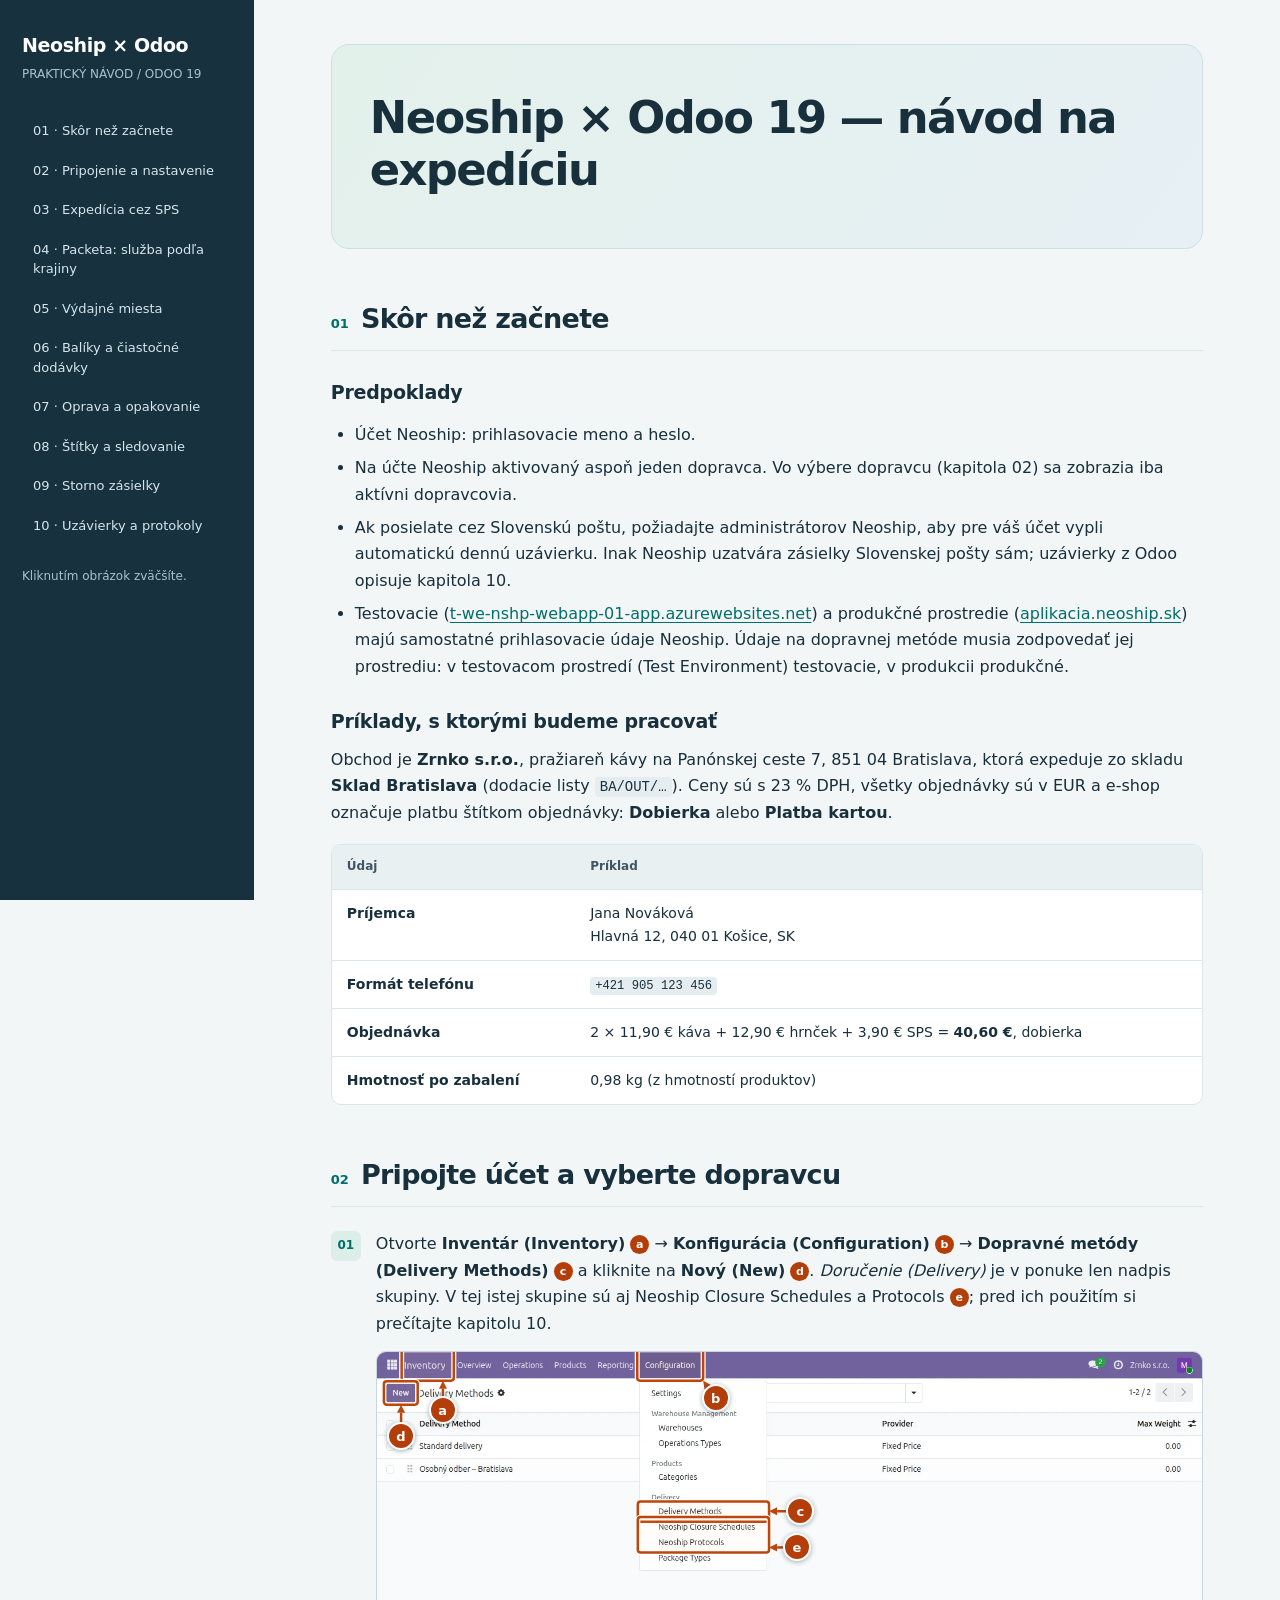
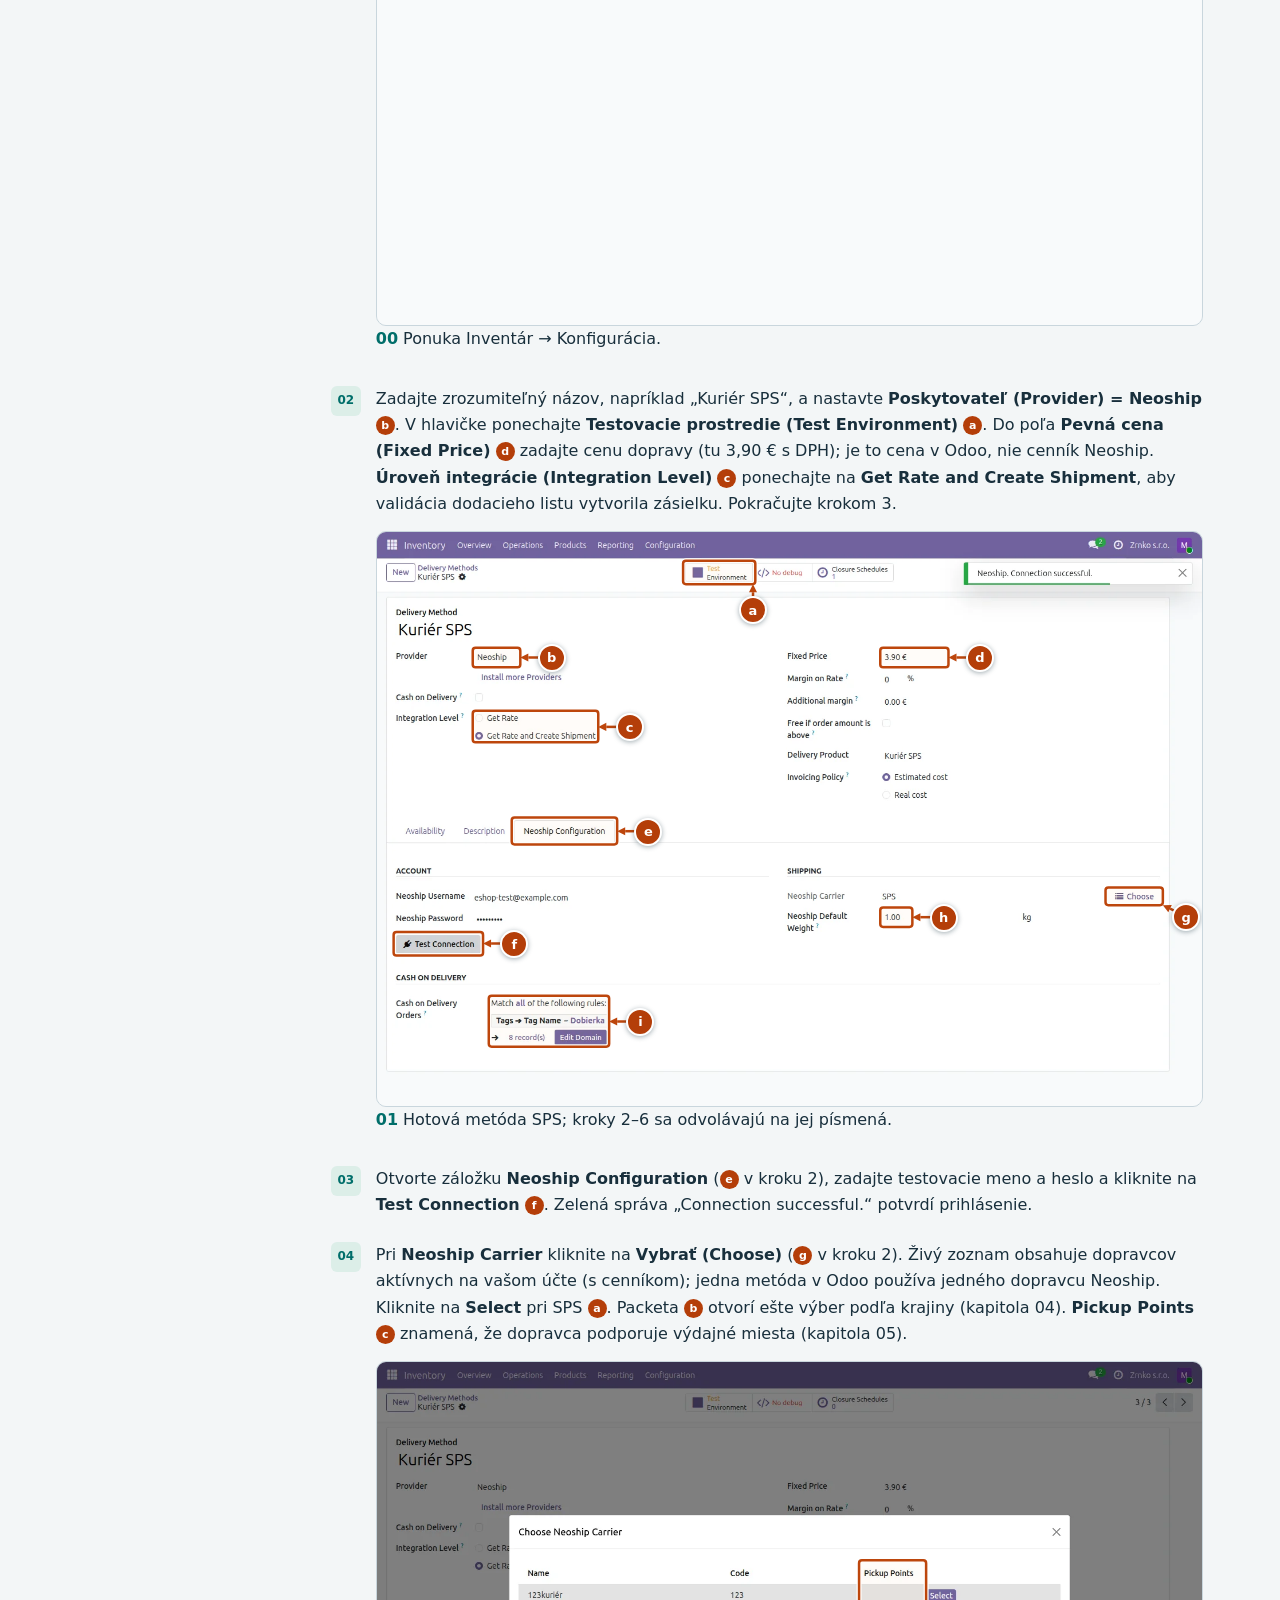
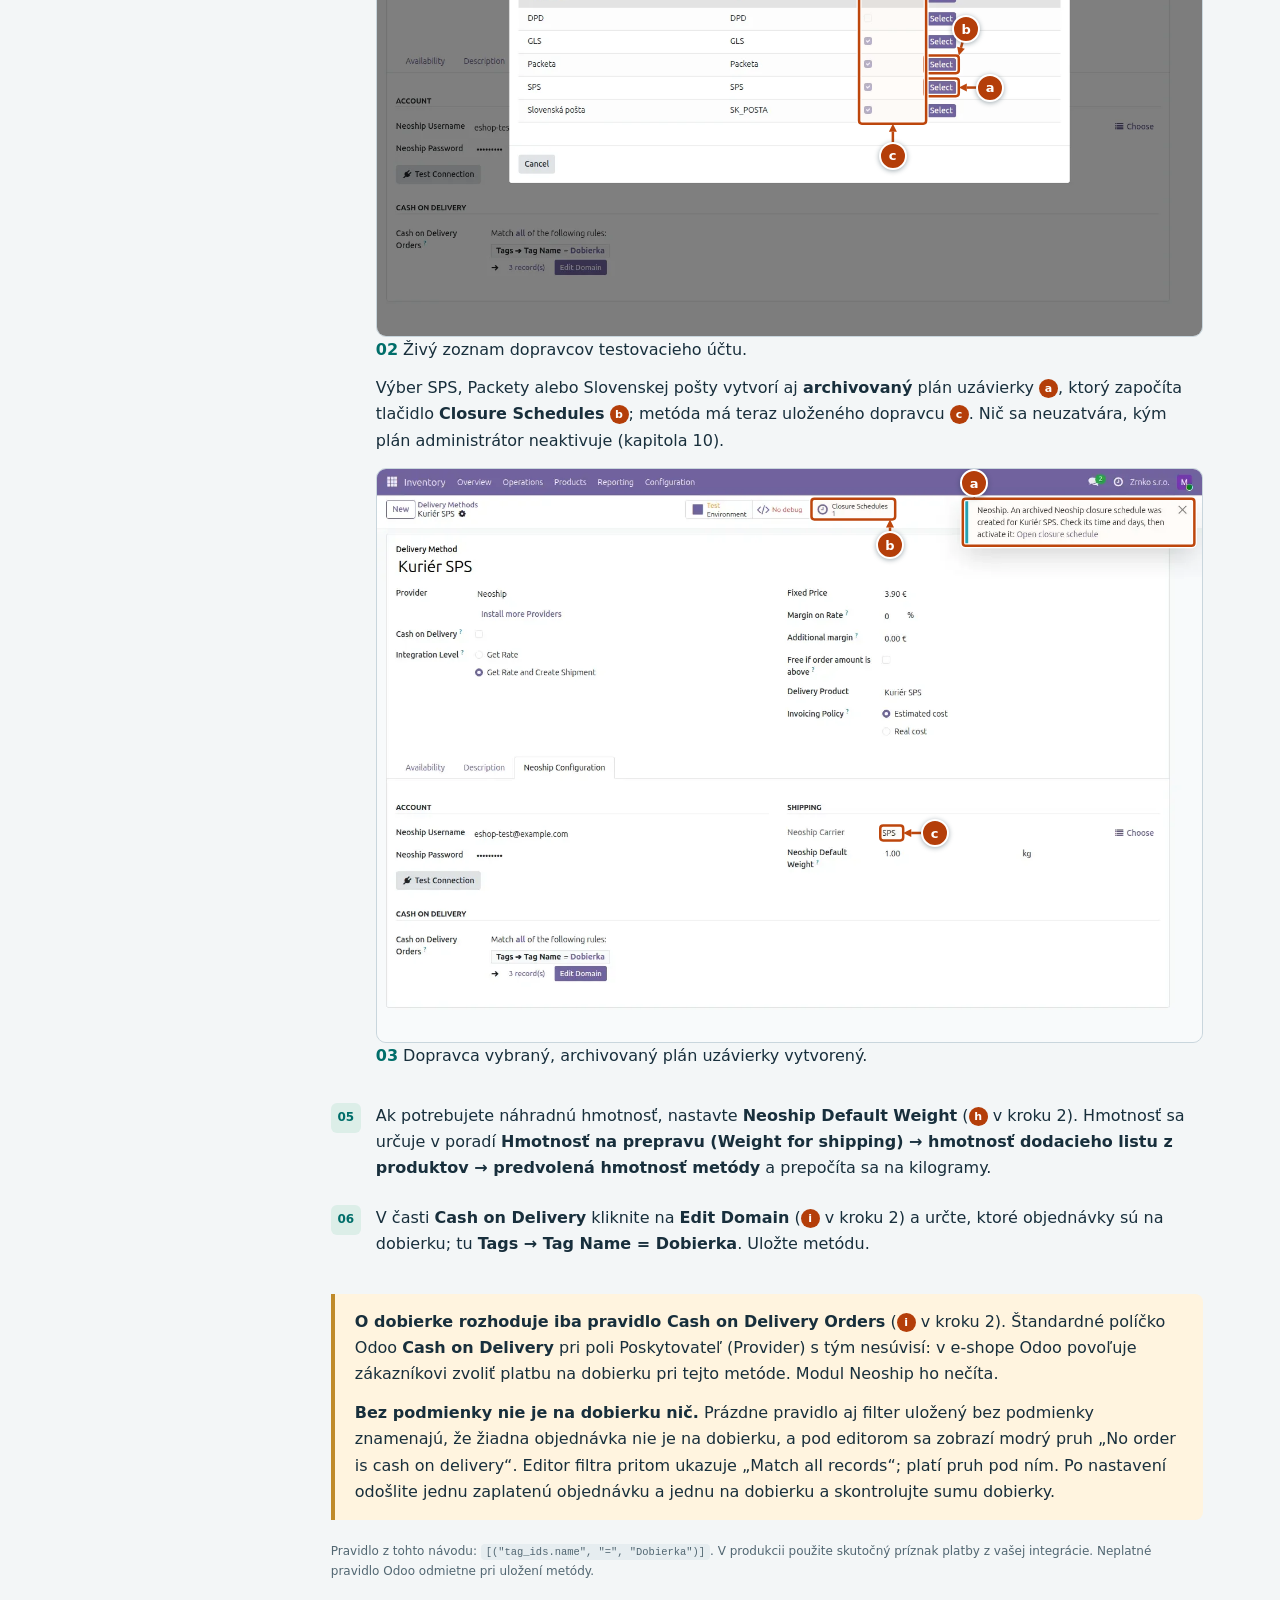
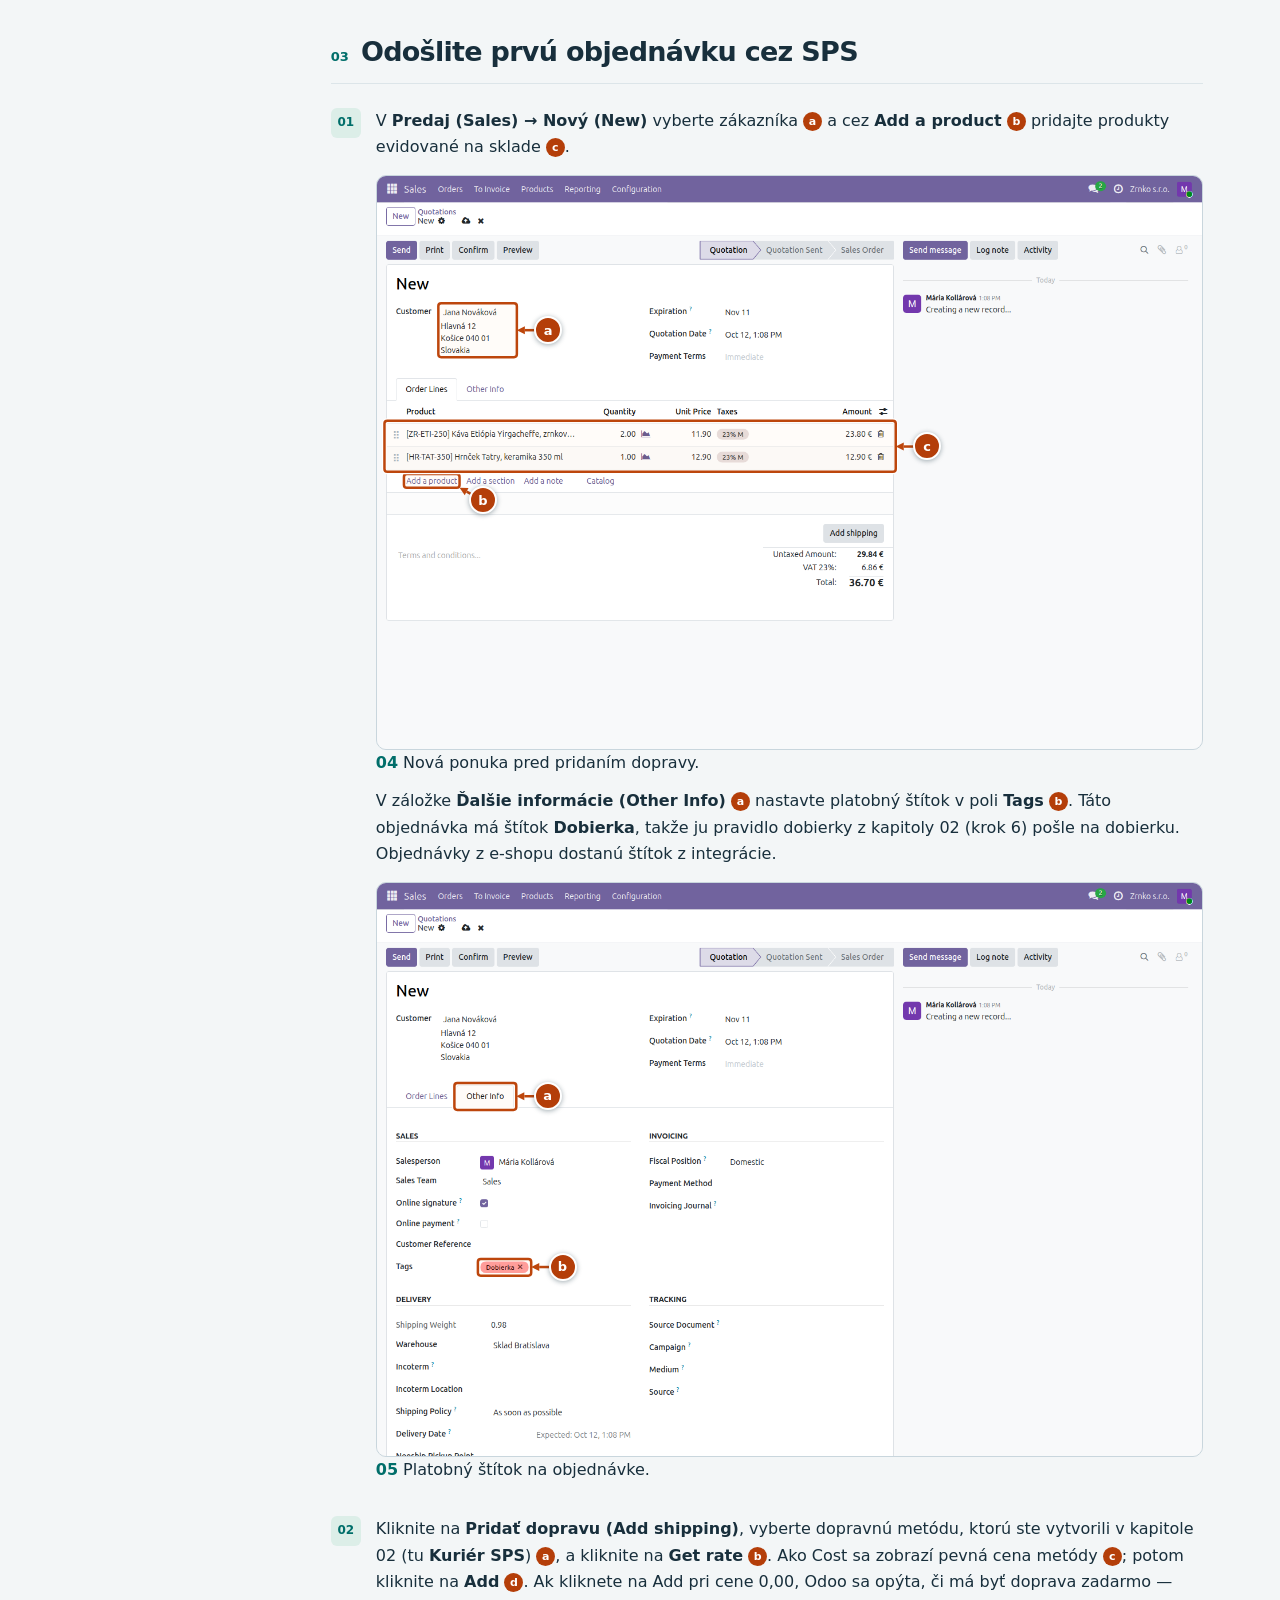
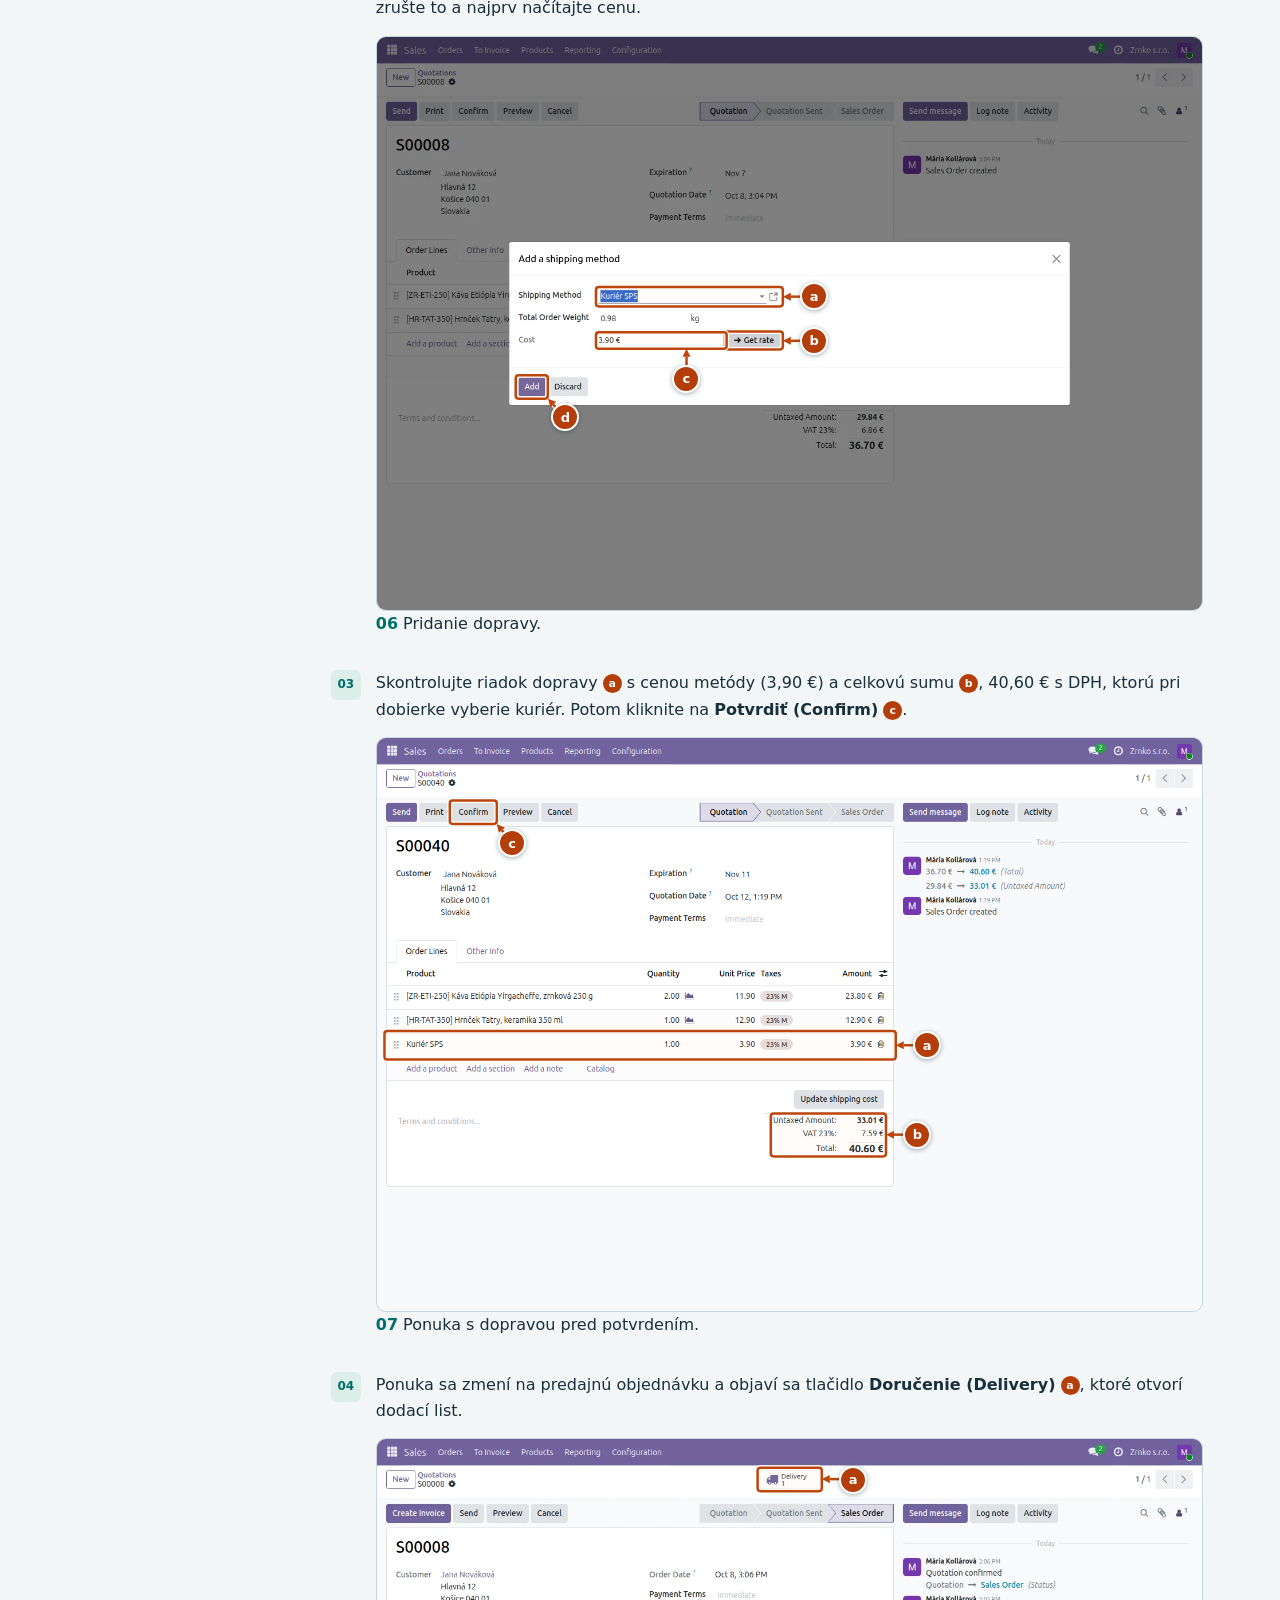
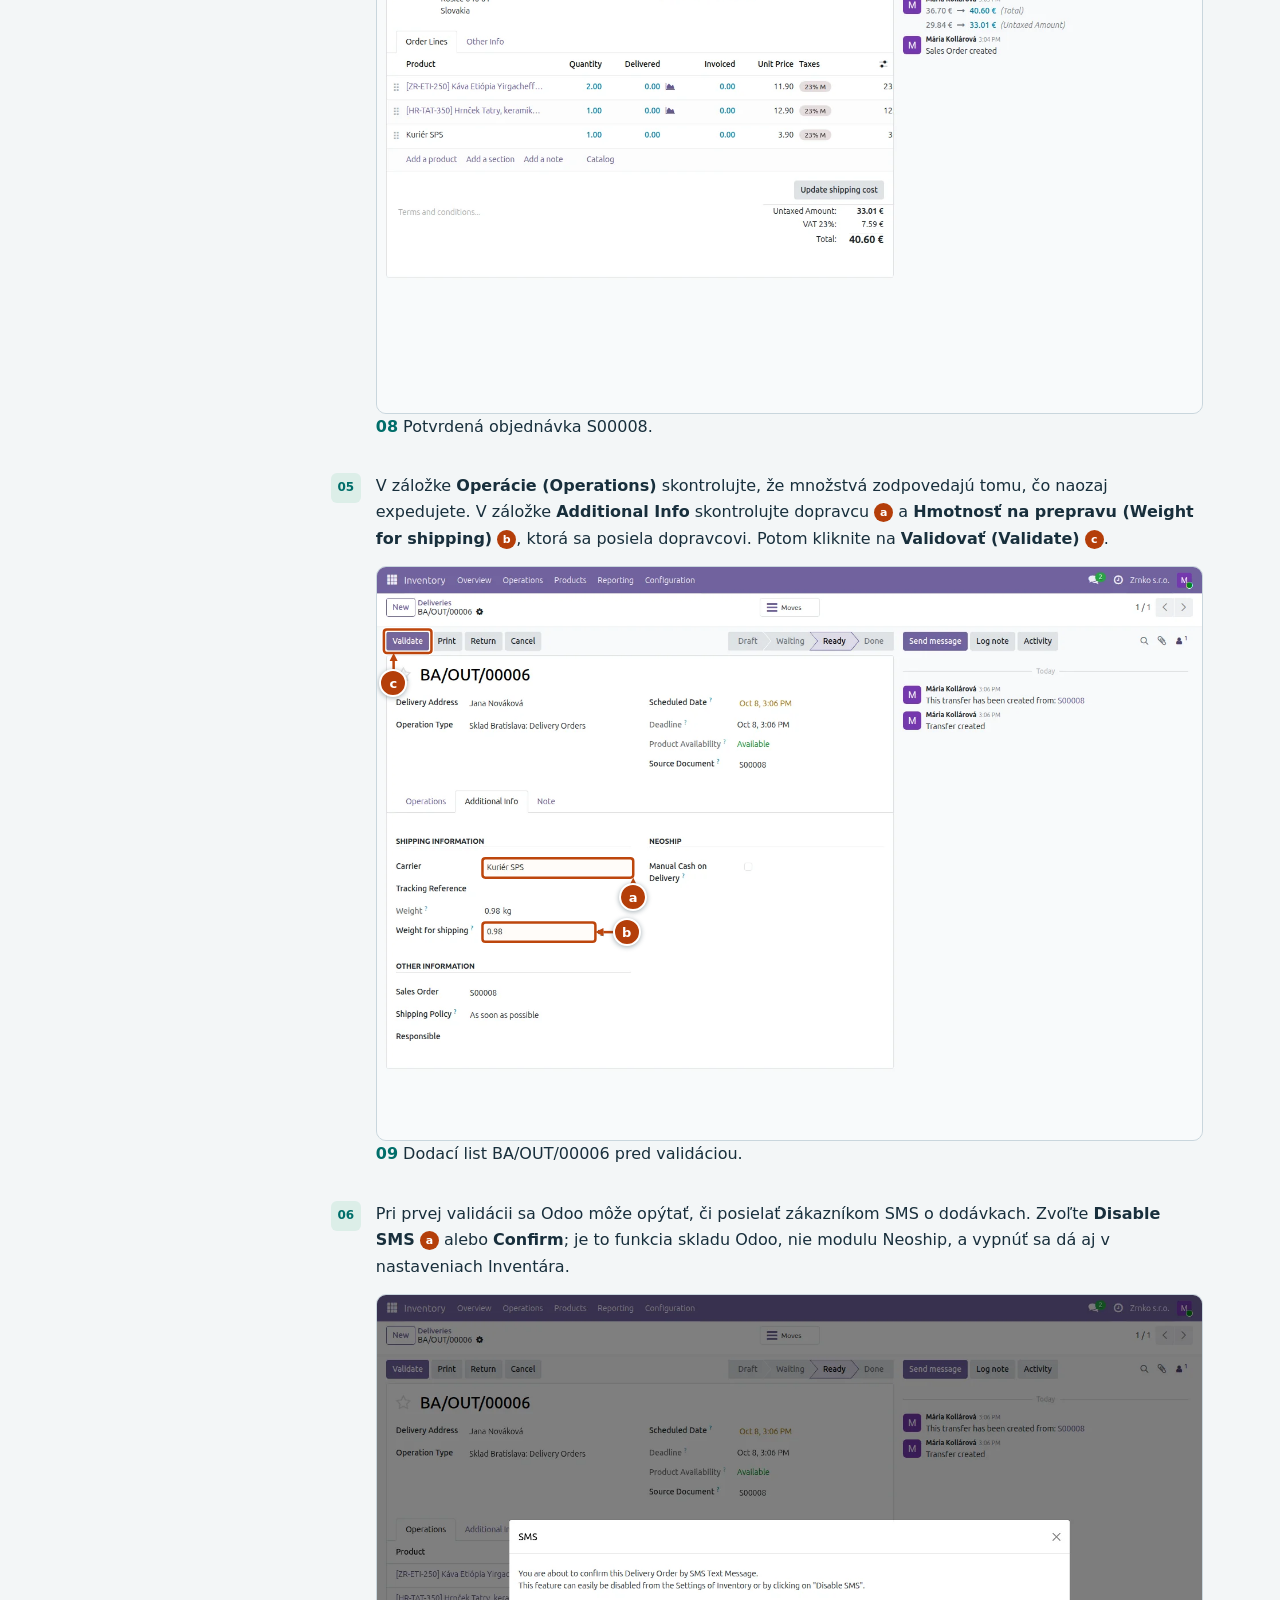
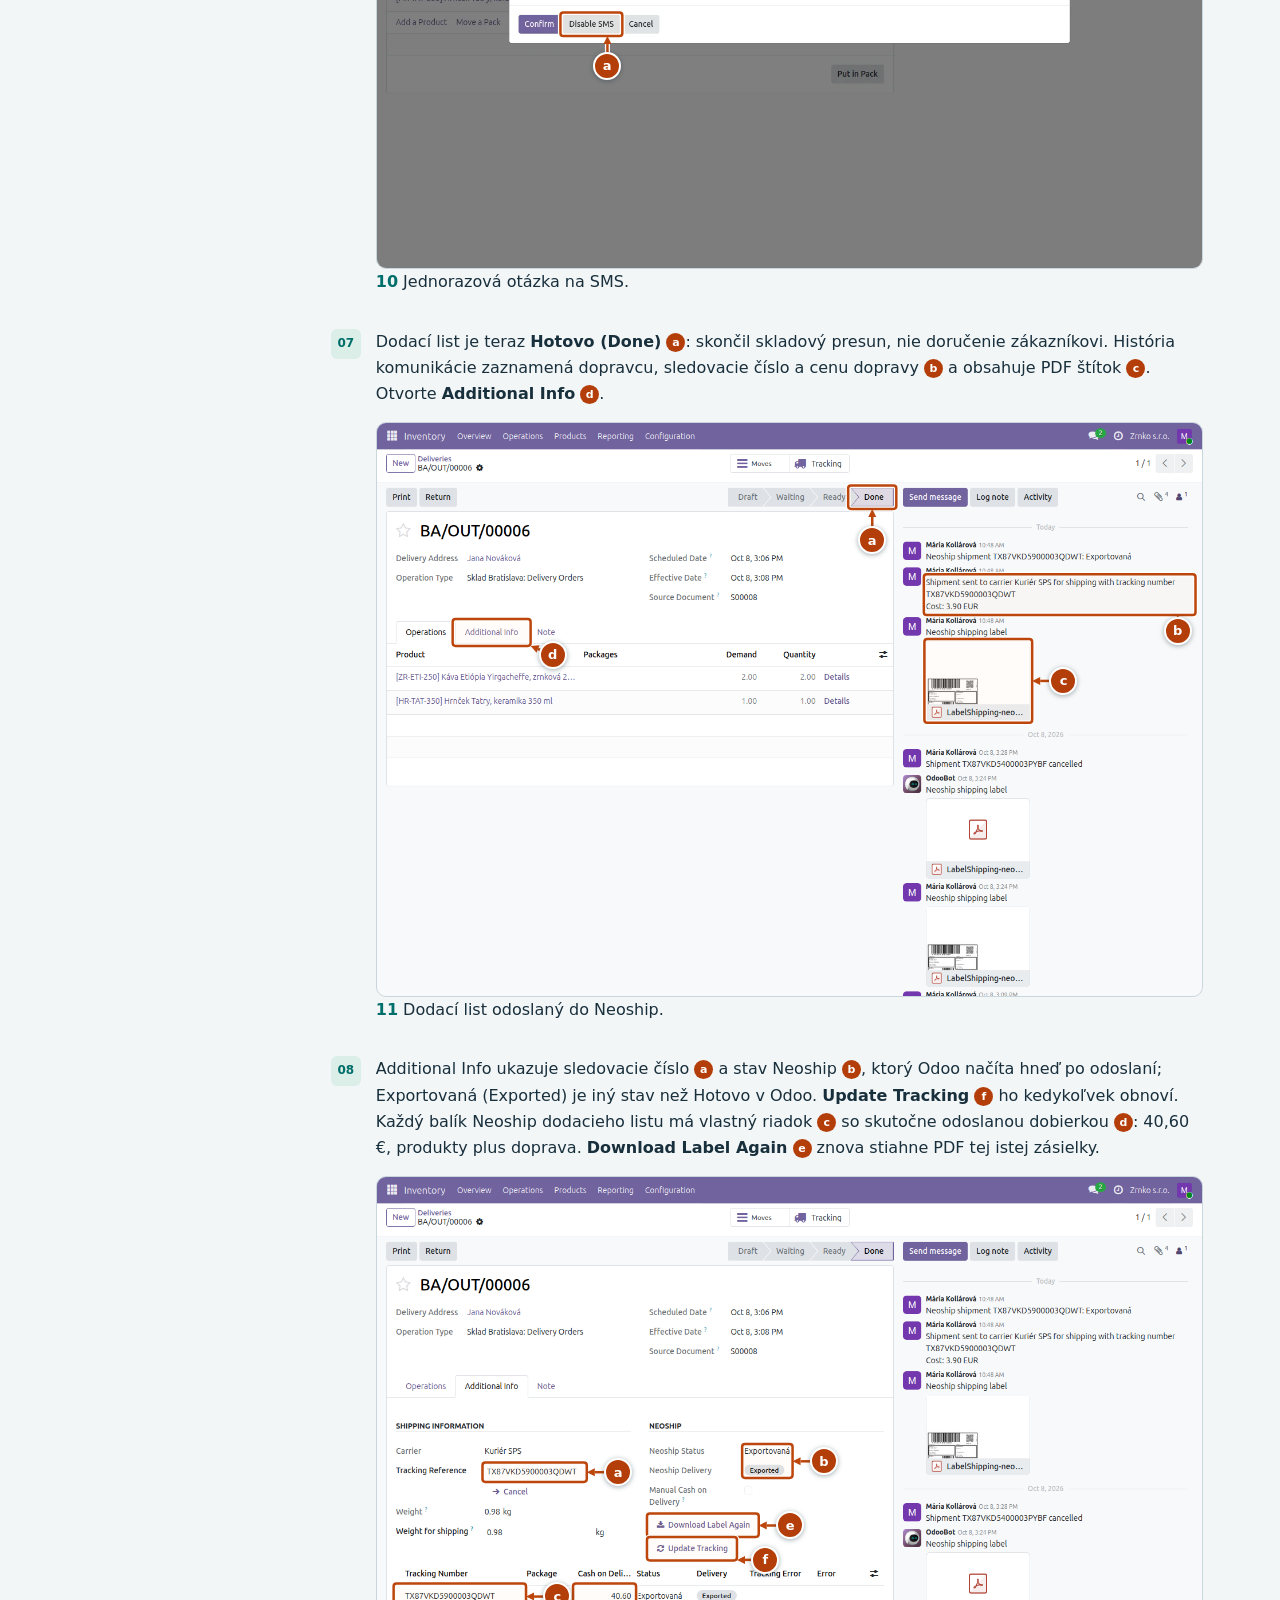
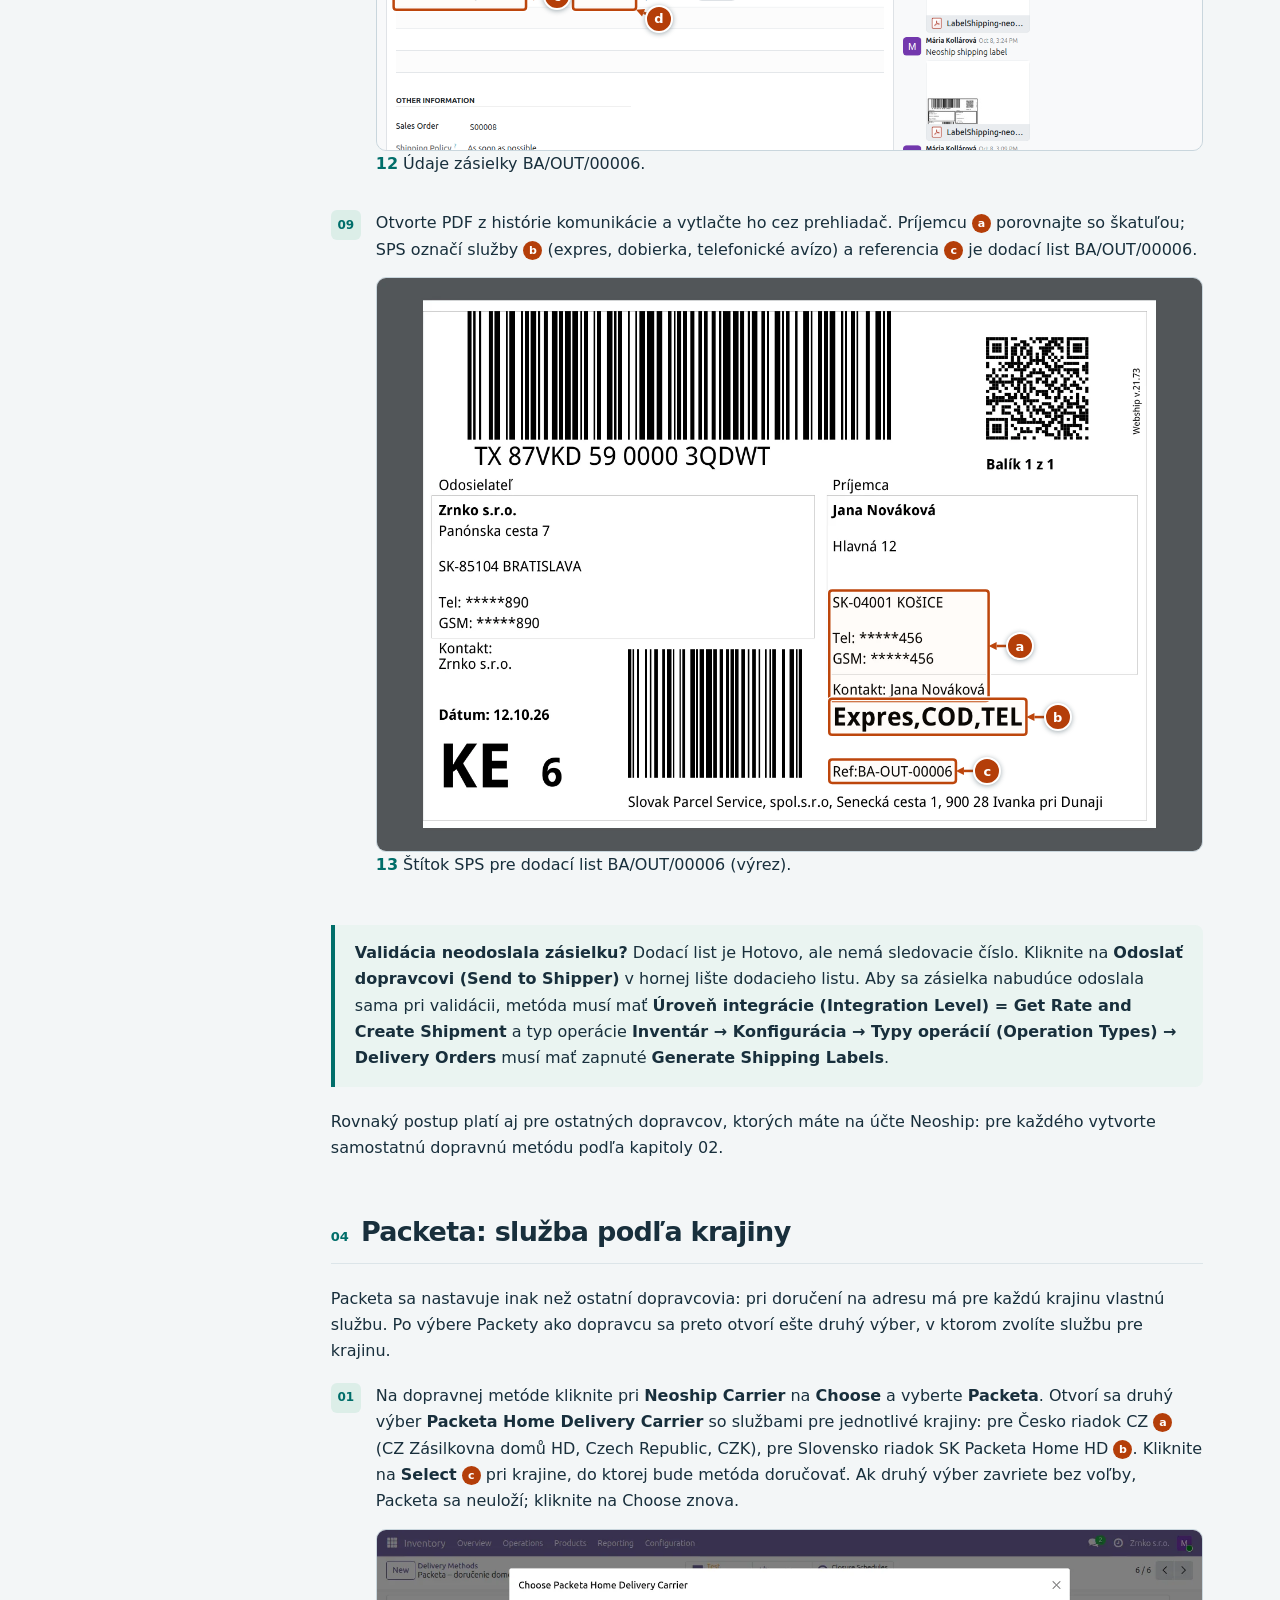
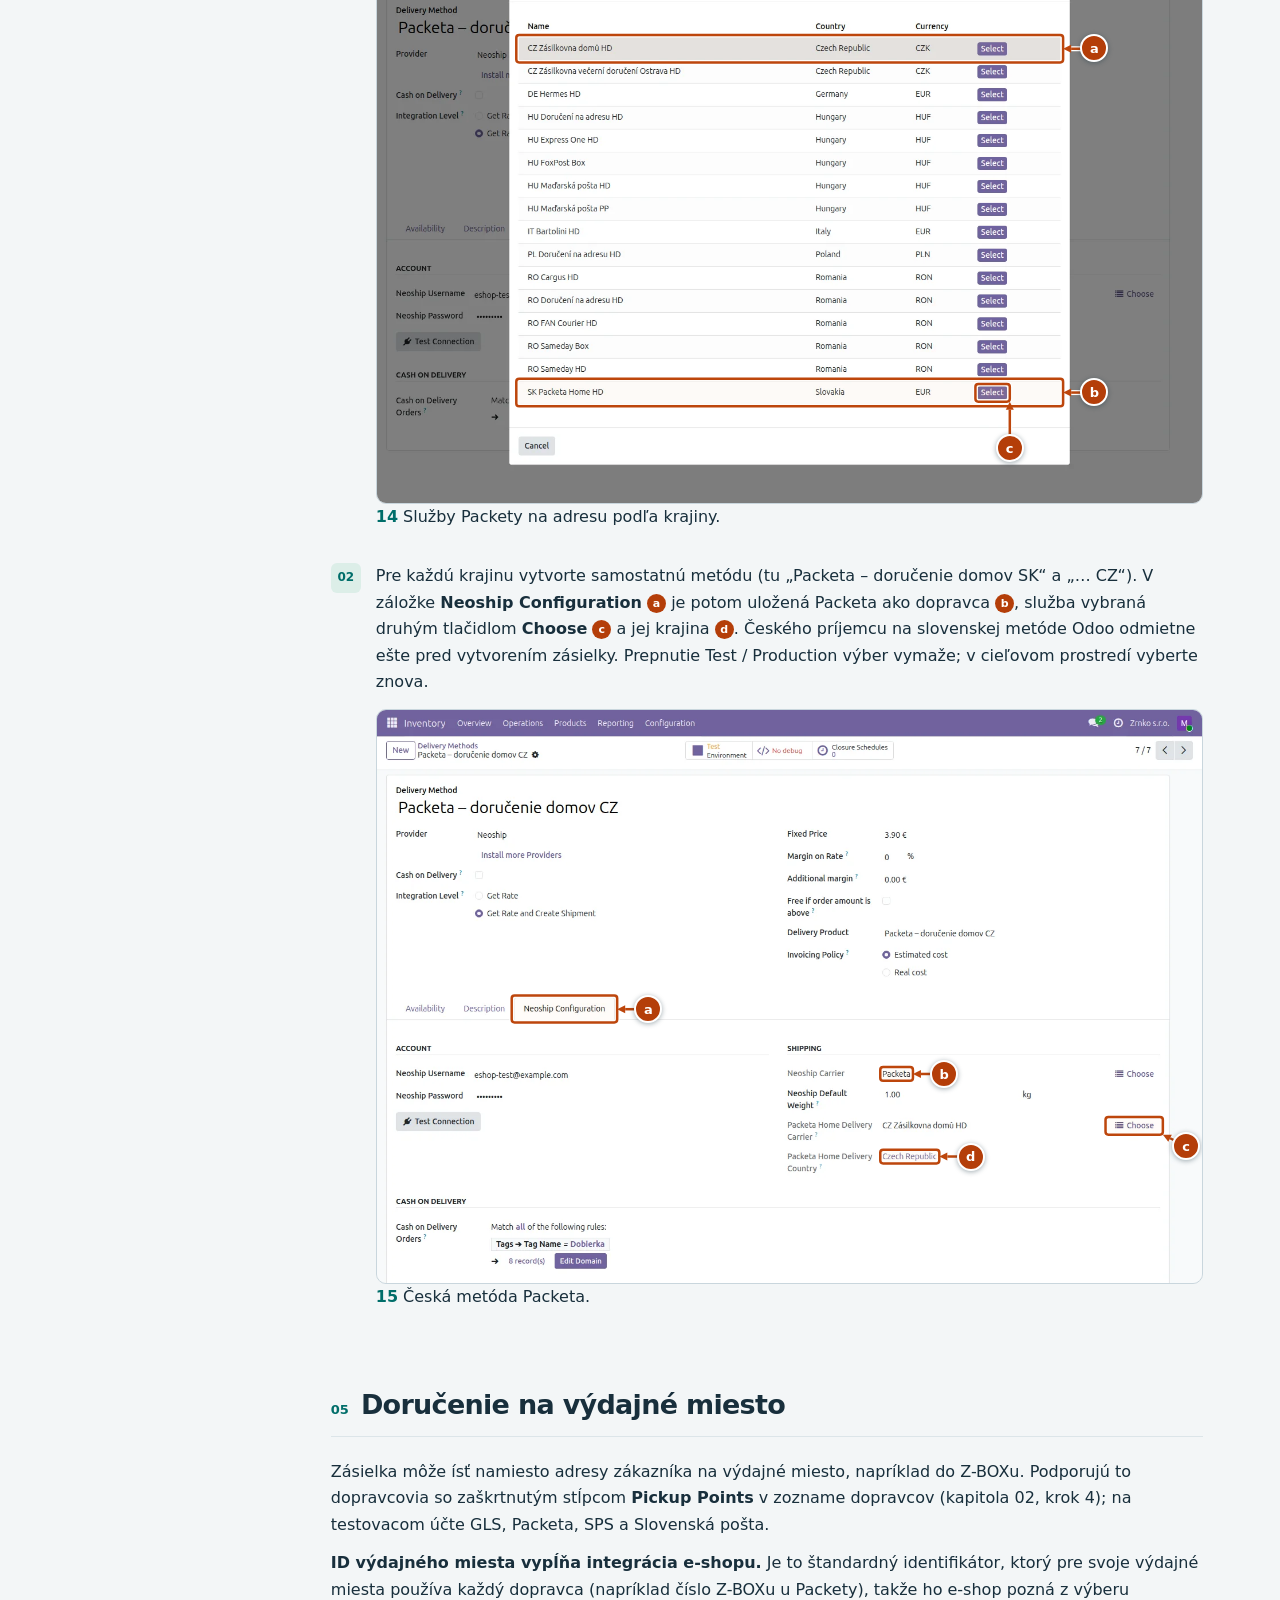
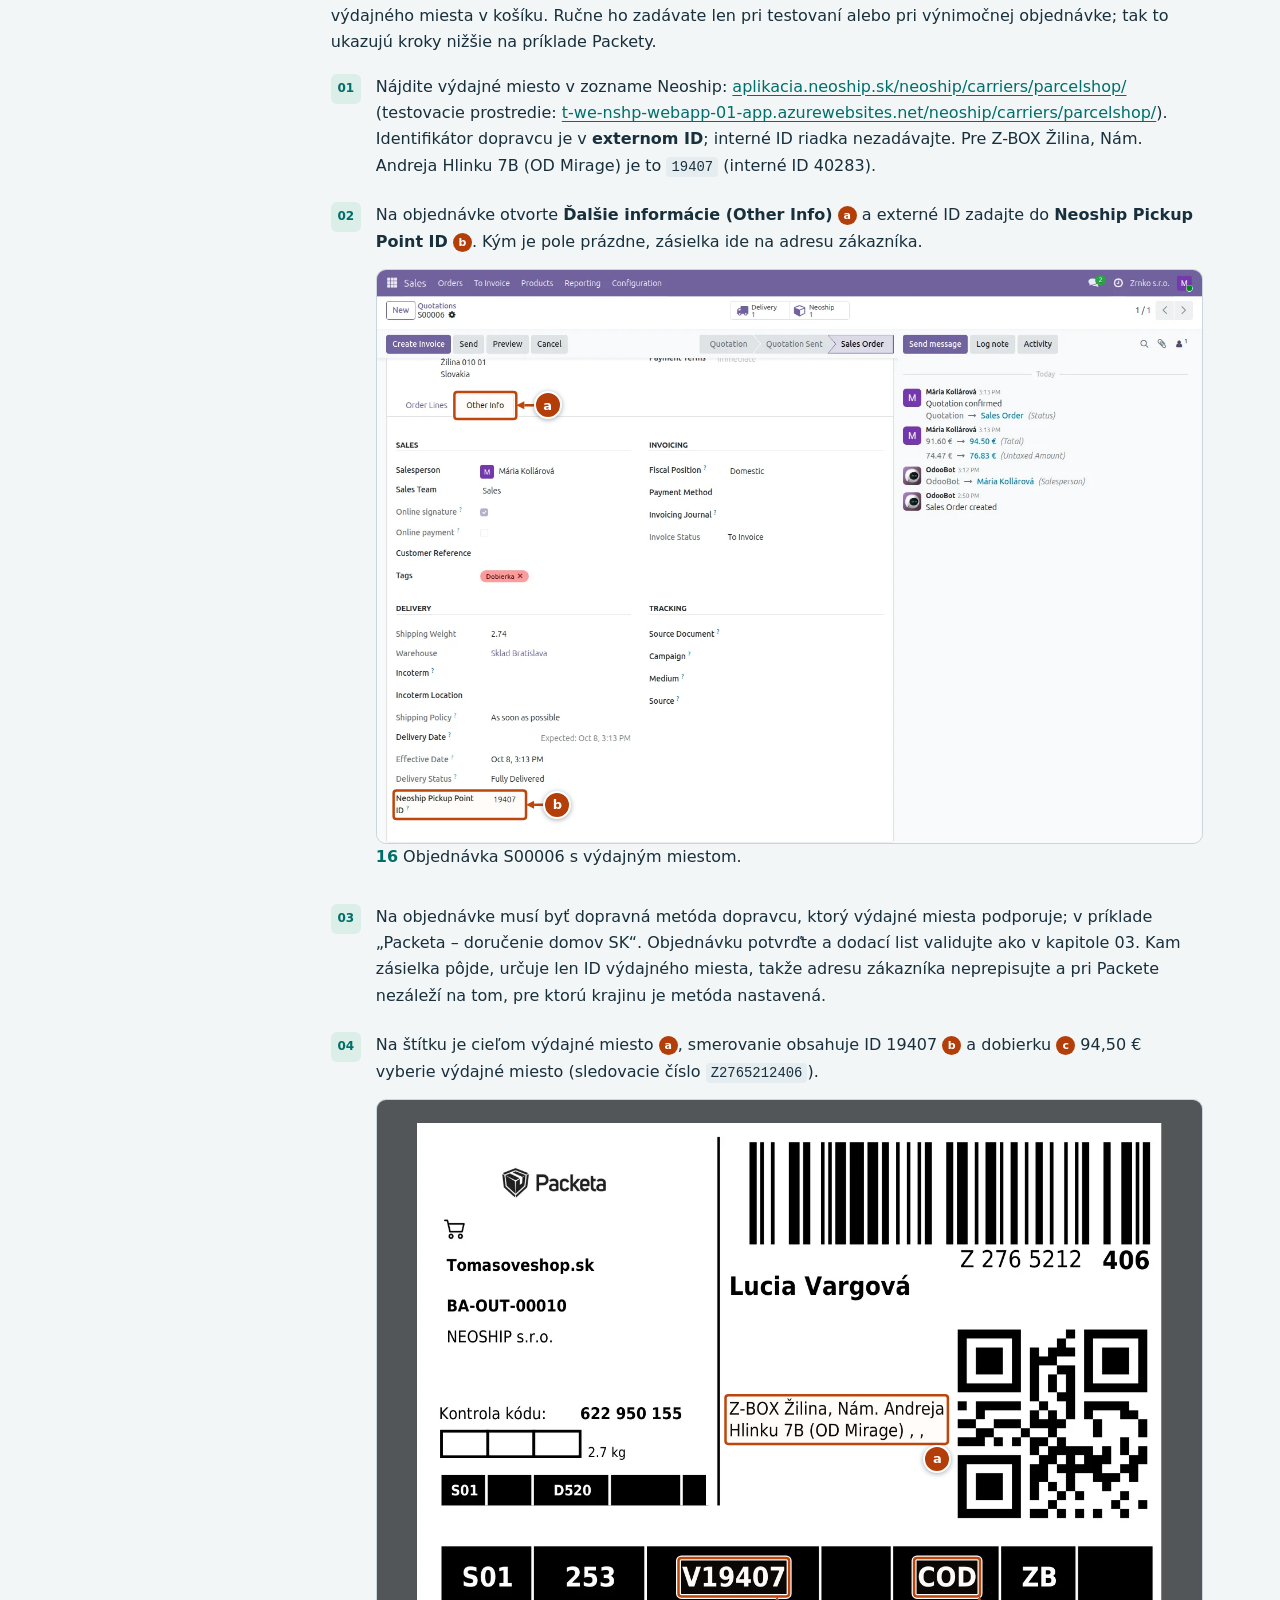
==== docs/tutorial-sk.html @ a3a02b7f "docs: Add shipping tutorial" ====
<!doctype html>
<html lang="sk">
<head>
  <meta charset="utf-8">
  <meta name="viewport" content="width=device-width, initial-scale=1">
  <meta name="description" content="Obrázkový návod na expedíciu cez Neoship v Odoo 19: nastavenie, SPS a ďalší dopravcovia, Packeta na adresu aj výdajné miesto, dobierka, viac balíkov, štítky, sledovanie, storno a uzávierky.">
  <title>Neoship × Odoo 19 — Návod na expedíciu</title>
  <link rel="alternate" hreflang="en" href="tutorial.html">
  <link rel="stylesheet" href="tutorial-assets/guide.css">
  <script src="tutorial-assets/screenshot-guides.js" defer></script>
  <script src="tutorial-assets/guide.js" defer></script>
</head>
<body>
<a class="skip" href="#content">Preskočiť na návod</a>
<aside class="rail" aria-label="Navigácia v návode">
  <div class="brand">Neoship × Odoo</div>
  <p>PRAKTICKÝ NÁVOD / ODOO 19</p>
  <nav aria-label="Kapitoly">
    <a href="#before-you-start">01 · Skôr než začnete</a>
    <a href="#setup">02 · Pripojenie a nastavenie</a>
    <a href="#first-shipment">03 · Expedícia cez SPS</a>
    <a href="#packeta">04 · Packeta: služba podľa krajiny</a>
    <a href="#pickup-point">05 · Výdajné miesta</a>
    <a href="#packages-cod">06 · Balíky a čiastočné dodávky</a>
    <a href="#errors">07 · Oprava a opakovanie</a>
    <a href="#tracking">08 · Štítky a sledovanie</a>
    <a href="#cancellation">09 · Storno zásielky</a>
    <a href="#closures">10 · Uzávierky a protokoly</a>
  </nav>
  <p class="note">Kliknutím obrázok zväčšíte.</p>
</aside>
<div class="progress" aria-hidden="true"></div>
<main id="content">
  <header class="hero">
    <h1>Neoship × Odoo 19 — návod na expedíciu</h1>
  </header>

  <section id="before-you-start">
    <div class="section-head"><span class="number">01</span><h2>Skôr než začnete</h2></div>
    <h3>Predpoklady</h3>
    <ul>
      <li>Účet Neoship: prihlasovacie meno a heslo.</li>
      <li>Na účte Neoship aktivovaný aspoň jeden dopravca. Vo výbere dopravcu (kapitola 02) sa zobrazia iba aktívni dopravcovia.</li>
      <li>Ak posielate cez Slovenskú poštu, požiadajte administrátorov Neoship, aby pre váš účet vypli automatickú dennú uzávierku. Inak Neoship uzatvára zásielky Slovenskej pošty sám; uzávierky z Odoo opisuje kapitola 10.</li>
      <li>Testovacie (<a href="https://t-we-nshp-webapp-01-app.azurewebsites.net/">t-we-nshp-webapp-01-app.azurewebsites.net</a>) a produkčné prostredie (<a href="https://aplikacia.neoship.sk/">aplikacia.neoship.sk</a>) majú samostatné prihlasovacie údaje Neoship. Údaje na dopravnej metóde musia zodpovedať jej prostrediu: v testovacom prostredí (Test Environment) testovacie, v produkcii produkčné.</li>
    </ul>
    <h3>Príklady, s ktorými budeme pracovať</h3>
    <p>Obchod je <strong>Zrnko s.r.o.</strong>, pražiareň kávy na Panónskej ceste 7, 851 04 Bratislava, ktorá expeduje zo skladu <strong>Sklad Bratislava</strong> (dodacie listy <code>BA/OUT/…</code>). Ceny sú s 23 % DPH, všetky objednávky sú v EUR a e-shop označuje platbu štítkom objednávky: <strong>Dobierka</strong> alebo <strong>Platba kartou</strong>.</p>
    <div class="table-wrap"><table>
      <thead><tr><th scope="col">Údaj</th><th scope="col">Príklad</th></tr></thead>
      <tbody>
        <tr><th scope="row">Príjemca</th><td>Jana Nováková<br>Hlavná 12, 040 01 Košice, SK</td></tr>
        <tr><th scope="row">Formát telefónu</th><td><code>+421 905 123 456</code></td></tr>
        <tr><th scope="row">Objednávka</th><td>2 × 11,90 € káva + 12,90 € hrnček + 3,90 € SPS = <strong>40,60 €</strong>, dobierka</td></tr>
        <tr><th scope="row">Hmotnosť po zabalení</th><td>0,98 kg (z hmotností produktov)</td></tr>
      </tbody>
    </table></div>
  </section>

  <section id="setup">
    <div class="section-head"><span class="number">02</span><h2>Pripojte účet a vyberte dopravcu</h2></div>
    <ol class="steps">
      <li>Otvorte <strong>Inventár (Inventory)</strong> <span class="ref">a</span> → <strong>Konfigurácia (Configuration)</strong> <span class="ref">b</span> → <strong>Dopravné metódy (Delivery Methods)</strong> <span class="ref">c</span> a kliknite na <strong>Nový (New)</strong> <span class="ref">d</span>. <em>Doručenie (Delivery)</em> je v ponuke len nadpis skupiny. V tej istej skupine sú aj Neoship Closure Schedules a Protocols <span class="ref">e</span>; pred ich použitím si prečítajte kapitolu 10.
        <figure><button class="shot" type="button" aria-label="Zväčšiť cestu cez konfiguráciu Inventára"><img src="tutorial-assets/35-settings-menu.webp" width="1440" height="1000" alt="Aplikácia Inventár s otvorenou Konfiguráciou: skupina Delivery s Delivery Methods, Neoship Closure Schedules, Neoship Protocols a Package Types nad zoznamom dopravných metód s tlačidlom New" loading="lazy"></button><figcaption><span class="fig-no">00</span>Ponuka Inventár → Konfigurácia.</figcaption></figure></li>
      <li>Zadajte zrozumiteľný názov, napríklad „Kuriér SPS“, a nastavte <strong>Poskytovateľ (Provider) = Neoship</strong> <span class="ref">b</span>. V hlavičke ponechajte <strong>Testovacie prostredie (Test Environment)</strong> <span class="ref">a</span>. Do poľa <strong>Pevná cena (Fixed Price)</strong> <span class="ref">d</span> zadajte cenu dopravy (tu 3,90 € s DPH); je to cena v Odoo, nie cenník Neoship. <strong>Úroveň integrácie (Integration Level)</strong> <span class="ref">c</span> ponechajte na <strong>Get Rate and Create Shipment</strong>, aby validácia dodacieho listu vytvorila zásielku. Pokračujte krokom 3.
        <figure><button class="shot" type="button" aria-label="Zväčšiť nastavenie metódy SPS"><img src="tutorial-assets/31-sps-configuration.webp" width="1440" height="1000" alt="Metóda Kuriér SPS v testovacom prostredí, poskytovateľ Neoship, pevná cena 3,90 EUR, zakryté prihlasovacie meno, dopravca SPS, náhradná hmotnosť 1 kg, pravidlo dobierky na štítok Dobierka a potvrdenie úspešného spojenia" loading="lazy"></button><figcaption><span class="fig-no">01</span>Hotová metóda SPS; kroky 2–6 sa odvolávajú na jej písmená.</figcaption></figure></li>
      <li>Otvorte záložku <strong>Neoship Configuration</strong> (<span class="ref">e</span> v kroku 2), zadajte testovacie meno a heslo a kliknite na <strong>Test Connection</strong> <span class="ref">f</span>. Zelená správa „Connection successful.“ potvrdí prihlásenie.</li>
      <li>Pri <strong>Neoship Carrier</strong> kliknite na <strong>Vybrať (Choose)</strong> (<span class="ref">g</span> v kroku 2). Živý zoznam obsahuje dopravcov aktívnych na vašom účte (s cenníkom); jedna metóda v Odoo používa jedného dopravcu Neoship. Kliknite na <strong>Select</strong> pri SPS <span class="ref">a</span>. Packeta <span class="ref">b</span> otvorí ešte výber podľa krajiny (kapitola 04). <strong>Pickup Points</strong> <span class="ref">c</span> znamená, že dopravca podporuje výdajné miesta (kapitola 05).
        <figure><button class="shot" type="button" aria-label="Zväčšiť výber dopravcu"><img src="tutorial-assets/04-carriers.webp" width="1440" height="1000" alt="Okno Choose Neoship Carrier so zoznamom 123kuriér, DPD, GLS, Packeta, SPS a Slovenská pošta s kódmi, podporou výdajných miest a tlačidlami Select" loading="lazy"></button><figcaption><span class="fig-no">02</span>Živý zoznam dopravcov testovacieho účtu.</figcaption></figure>
        <p>Výber SPS, Packety alebo Slovenskej pošty vytvorí aj <strong>archivovaný</strong> plán uzávierky <span class="ref">a</span>, ktorý započíta tlačidlo <strong>Closure Schedules</strong> <span class="ref">b</span>; metóda má teraz uloženého dopravcu <span class="ref">c</span>. Nič sa neuzatvára, kým plán administrátor neaktivuje (kapitola 10).</p>
        <figure><button class="shot" type="button" aria-label="Zväčšiť upozornenie na plán uzávierky"><img src="tutorial-assets/37-closure-notice.webp" width="1440" height="1000" alt="Metóda Kuriér SPS po výbere SPS s upozornením, že vznikol archivovaný plán uzávierky Neoship, a odkazom na jeho otvorenie" loading="lazy"></button><figcaption><span class="fig-no">03</span>Dopravca vybraný, archivovaný plán uzávierky vytvorený.</figcaption></figure></li>
      <li>Ak potrebujete náhradnú hmotnosť, nastavte <strong>Neoship Default Weight</strong> (<span class="ref">h</span> v kroku 2). Hmotnosť sa určuje v poradí <strong>Hmotnosť na prepravu (Weight for shipping) → hmotnosť dodacieho listu z produktov → predvolená hmotnosť metódy</strong> a prepočíta sa na kilogramy.</li>
      <li>V časti <strong>Cash on Delivery</strong> kliknite na <strong>Edit Domain</strong> (<span class="ref">i</span> v kroku 2) a určte, ktoré objednávky sú na dobierku; tu <strong>Tags → Tag Name = Dobierka</strong>. Uložte metódu.</li>
    </ol>
    <div class="callout warn"><p><strong>O dobierke rozhoduje iba pravidlo Cash on Delivery Orders</strong> (<span class="ref">i</span> v kroku 2). Štandardné políčko Odoo <strong>Cash on Delivery</strong> pri poli Poskytovateľ (Provider) s tým nesúvisí: v e-shope Odoo povoľuje zákazníkovi zvoliť platbu na dobierku pri tejto metóde. Modul Neoship ho nečíta.</p><p><strong>Bez podmienky nie je na dobierku nič.</strong> Prázdne pravidlo aj filter uložený bez podmienky znamenajú, že žiadna objednávka nie je na dobierku, a pod editorom sa zobrazí modrý pruh „No order is cash on delivery“. Editor filtra pritom ukazuje „Match all records“; platí pruh pod ním. Po nastavení odošlite jednu zaplatenú objednávku a jednu na dobierku a skontrolujte sumu dobierky.</p></div>
    <p class="evidence">Pravidlo z tohto návodu: <code>[("tag_ids.name", "=", "Dobierka")]</code>. V produkcii použite skutočný príznak platby z vašej integrácie. Neplatné pravidlo Odoo odmietne pri uložení metódy.</p>
  </section>

  <section id="first-shipment">
    <div class="section-head"><span class="number">03</span><h2>Odošlite prvú objednávku cez SPS</h2></div>
    <ol class="steps">
      <li>V <strong>Predaj (Sales) → Nový (New)</strong> vyberte zákazníka <span class="ref">a</span> a cez <strong>Add a product</strong> <span class="ref">b</span> pridajte produkty evidované na sklade <span class="ref">c</span>.
        <figure><button class="shot" type="button" aria-label="Zväčšiť novú objednávku"><img src="tutorial-assets/47-new-order.webp" width="1440" height="1000" alt="Nová ponuka pre Janu Novákovú z Košíc s riadkami 2 × Káva Etiópia a 1 × Hrnček Tatry, odkaz Add a product a tlačidlo Add shipping" loading="lazy"></button><figcaption><span class="fig-no">04</span>Nová ponuka pred pridaním dopravy.</figcaption></figure>
        <p>V záložke <strong>Ďalšie informácie (Other Info)</strong> <span class="ref">a</span> nastavte platobný štítok v poli <strong>Tags</strong> <span class="ref">b</span>. Táto objednávka má štítok <strong>Dobierka</strong>, takže ju pravidlo dobierky z kapitoly 02 (krok 6) pošle na dobierku. Objednávky z e-shopu dostanú štítok z integrácie.</p>
        <figure><button class="shot" type="button" aria-label="Zväčšiť platobný štítok objednávky"><img src="tutorial-assets/48-order-tag.webp" width="1440" height="1000" alt="Záložka Other Info novej ponuky so štítkom Dobierka v poli Tags" loading="lazy"></button><figcaption><span class="fig-no">05</span>Platobný štítok na objednávke.</figcaption></figure></li>
      <li>Kliknite na <strong>Pridať dopravu (Add shipping)</strong>, vyberte dopravnú metódu, ktorú ste vytvorili v kapitole 02 (tu <strong>Kuriér SPS</strong>) <span class="ref">a</span>, a kliknite na <strong>Get rate</strong> <span class="ref">b</span>. Ako Cost sa zobrazí pevná cena metódy <span class="ref">c</span>; potom kliknite na <strong>Add</strong> <span class="ref">d</span>. Ak kliknete na Add pri cene 0,00, Odoo sa opýta, či má byť doprava zadarmo — zrušte to a najprv načítajte cenu.
        <figure><button class="shot" type="button" aria-label="Zväčšiť okno pridania dopravy"><img src="tutorial-assets/06-shipping-wizard.webp" width="1440" height="1000" alt="Okno Add a shipping method s vybranou metódou Kuriér SPS, hmotnosťou 0,98 kg, cenou 3,90 EUR po Get rate a tlačidlom Add" loading="lazy"></button><figcaption><span class="fig-no">06</span>Pridanie dopravy.</figcaption></figure></li>
      <li>Skontrolujte riadok dopravy <span class="ref">a</span> s cenou metódy (3,90 €) a celkovú sumu <span class="ref">b</span>, 40,60 € s DPH, ktorú pri dobierke vyberie kuriér. Potom kliknite na <strong>Potvrdiť (Confirm)</strong> <span class="ref">c</span>.
        <figure><button class="shot" type="button" aria-label="Zväčšiť ponuku pred potvrdením"><img src="tutorial-assets/49-order-confirm.webp" width="1440" height="1000" alt="Ponuka pre Janu Novákovú s kávou, hrnčekom a riadkom Kuriér SPS za 3,90 EUR, celková suma 40,60 EUR a tlačidlo Confirm" loading="lazy"></button><figcaption><span class="fig-no">07</span>Ponuka s dopravou pred potvrdením.</figcaption></figure></li>
      <li>Ponuka sa zmení na predajnú objednávku a objaví sa tlačidlo <strong>Doručenie (Delivery)</strong> <span class="ref">a</span>, ktoré otvorí dodací list.
        <figure><button class="shot" type="button" aria-label="Zväčšiť potvrdenú objednávku"><img src="tutorial-assets/06-order.webp" width="1440" height="1000" alt="Potvrdená objednávka S00008 pre Janu Novákovú z Košíc s dvoma balíčkami kávy, hrnčekom, riadkom Kuriér SPS a sumou 40,60 EUR" loading="lazy"></button><figcaption><span class="fig-no">08</span>Potvrdená objednávka S00008.</figcaption></figure></li>
      <li>V záložke <strong>Operácie (Operations)</strong> skontrolujte, že množstvá zodpovedajú tomu, čo naozaj expedujete. V záložke <strong>Additional Info</strong> skontrolujte dopravcu <span class="ref">a</span> a <strong>Hmotnosť na prepravu (Weight for shipping)</strong> <span class="ref">b</span>, ktorá sa posiela dopravcovi. Potom kliknite na <strong>Validovať (Validate)</strong> <span class="ref">c</span>.
        <figure><button class="shot" type="button" aria-label="Zväčšiť pripravený dodací list"><img src="tutorial-assets/07-ready.webp" width="1440" height="1000" alt="Dodací list BA/OUT/00006 v stave Ready, záložka Additional Info s dopravcom Kuriér SPS a hmotnosťou na prepravu 0,98 kg" loading="lazy"></button><figcaption><span class="fig-no">09</span>Dodací list BA/OUT/00006 pred validáciou.</figcaption></figure></li>
      <li>Pri prvej validácii sa Odoo môže opýtať, či posielať zákazníkom SMS o dodávkach. Zvoľte <strong>Disable SMS</strong> <span class="ref">a</span> alebo <strong>Confirm</strong>; je to funkcia skladu Odoo, nie modulu Neoship, a vypnúť sa dá aj v nastaveniach Inventára.
        <figure><button class="shot" type="button" aria-label="Zväčšiť otázku na SMS"><img src="tutorial-assets/38-sms-prompt.webp" width="1440" height="1000" alt="Okno Odoo SMS s otázkou na potvrdenie dodacieho listu SMS správou a tlačidlami Confirm, Disable SMS a Cancel" loading="lazy"></button><figcaption><span class="fig-no">10</span>Jednorazová otázka na SMS.</figcaption></figure></li>
      <li>Dodací list je teraz <strong>Hotovo (Done)</strong> <span class="ref">a</span>: skončil skladový presun, nie doručenie zákazníkovi. História komunikácie zaznamená dopravcu, sledovacie číslo a cenu dopravy <span class="ref">b</span> a obsahuje PDF štítok <span class="ref">c</span>. Otvorte <strong>Additional Info</strong> <span class="ref">d</span>.
        <figure><button class="shot" type="button" aria-label="Zväčšiť odoslaný dodací list SPS"><img src="tutorial-assets/09-sps-created.webp" width="1440" height="1000" alt="Dokončený dodací list BA/OUT/00006 so záznamom o zásielke TX87VKD5900003QDWT a PDF štítkom Neoship v histórii komunikácie" loading="lazy"></button><figcaption><span class="fig-no">11</span>Dodací list odoslaný do Neoship.</figcaption></figure></li>
      <li>Additional Info ukazuje sledovacie číslo <span class="ref">a</span> a stav Neoship <span class="ref">b</span>, ktorý Odoo načíta hneď po odoslaní; Exportovaná (Exported) je iný stav než Hotovo v Odoo. <strong>Update Tracking</strong> <span class="ref">f</span> ho kedykoľvek obnoví. Každý balík Neoship dodacieho listu má vlastný riadok <span class="ref">c</span> so skutočne odoslanou dobierkou <span class="ref">d</span>: 40,60 €, produkty plus doprava. <strong>Download Label Again</strong> <span class="ref">e</span> znova stiahne PDF tej istej zásielky.
        <figure><button class="shot" type="button" aria-label="Zväčšiť údaje zásielky SPS"><img src="tutorial-assets/10-tracking.webp" width="1440" height="1000" alt="Additional Info so sledovacím číslom TX87VKD5900003QDWT, stavom Neoship Exportovaná, skupinou Exported, tlačidlami Download Label Again a Update Tracking a riadkom balíka na celú šírku s dobierkou 40.60" loading="lazy"></button><figcaption><span class="fig-no">12</span>Údaje zásielky BA/OUT/00006.</figcaption></figure></li>
      <li>Otvorte PDF z histórie komunikácie a vytlačte ho cez prehliadač. Príjemcu <span class="ref">a</span> porovnajte so škatuľou; SPS označí služby <span class="ref">b</span> (expres, dobierka, telefonické avízo) a referencia <span class="ref">c</span> je dodací list BA/OUT/00006.
        <figure><button class="shot" type="button" aria-label="Zväčšiť PDF štítok SPS"><img src="tutorial-assets/11-sps-label.webp" width="1440" height="1000" alt="Skutočný testovací štítok SPS pre Janu Novákovú, Košice, odosielateľ Zrnko s.r.o., služby Expres, COD, TEL a referencia BA-OUT-00006" loading="lazy"></button><figcaption><span class="fig-no">13</span>Štítok SPS pre dodací list BA/OUT/00006 (výrez).</figcaption></figure></li>
    </ol>
    <div class="callout"><p><strong>Validácia neodoslala zásielku?</strong> Dodací list je Hotovo, ale nemá sledovacie číslo. Kliknite na <strong>Odoslať dopravcovi (Send to Shipper)</strong> v hornej lište dodacieho listu. Aby sa zásielka nabudúce odoslala sama pri validácii, metóda musí mať <strong>Úroveň integrácie (Integration Level) = Get Rate and Create Shipment</strong> a typ operácie <strong>Inventár → Konfigurácia → Typy operácií (Operation Types) → Delivery Orders</strong> musí mať zapnuté <strong>Generate Shipping Labels</strong>.</p></div>
    <p>Rovnaký postup platí aj pre ostatných dopravcov, ktorých máte na účte Neoship: pre každého vytvorte samostatnú dopravnú metódu podľa kapitoly 02.</p>
  </section>

  <section id="packeta">
    <div class="section-head"><span class="number">04</span><h2>Packeta: služba podľa krajiny</h2></div>
    <p>Packeta sa nastavuje inak než ostatní dopravcovia: pri doručení na adresu má pre každú krajinu vlastnú službu. Po výbere Packety ako dopravcu sa preto otvorí ešte druhý výber, v ktorom zvolíte službu pre krajinu.</p>
    <ol class="steps">
      <li>Na dopravnej metóde kliknite pri <strong>Neoship Carrier</strong> na <strong>Choose</strong> a vyberte <strong>Packeta</strong>. Otvorí sa druhý výber <strong>Packeta Home Delivery Carrier</strong> so službami pre jednotlivé krajiny: pre Česko riadok CZ <span class="ref">a</span> (CZ Zásilkovna domů HD, Czech Republic, CZK), pre Slovensko riadok SK Packeta Home HD <span class="ref">b</span>. Kliknite na <strong>Select</strong> <span class="ref">c</span> pri krajine, do ktorej bude metóda doručovať. Ak druhý výber zavriete bez voľby, Packeta sa neuloží; kliknite na Choose znova.
        <figure><button class="shot" type="button" aria-label="Zväčšiť výber služby Packety"><img src="tutorial-assets/15-packeta-country-picker.webp" width="1440" height="1000" alt="Okno Choose Packeta Home Delivery Carrier so 16 službami podľa krajiny a meny vrátane CZ Zásilkovna domů HD a SK Packeta Home HD" loading="lazy"></button><figcaption><span class="fig-no">14</span>Služby Packety na adresu podľa krajiny.</figcaption></figure></li>
      <li>Pre každú krajinu vytvorte samostatnú metódu (tu „Packeta – doručenie domov SK“ a „… CZ“). V záložke <strong>Neoship Configuration</strong> <span class="ref">a</span> je potom uložená Packeta ako dopravca <span class="ref">b</span>, služba vybraná druhým tlačidlom <strong>Choose</strong> <span class="ref">c</span> a jej krajina <span class="ref">d</span>. Českého príjemcu na slovenskej metóde Odoo odmietne ešte pred vytvorením zásielky. Prepnutie Test / Production výber vymaže; v cieľovom prostredí vyberte znova.
        <figure><button class="shot" type="button" aria-label="Zväčšiť českú metódu Packeta"><img src="tutorial-assets/14-packeta-cz-config.webp" width="1440" height="1000" alt="Metóda Packeta – doručenie domov CZ s dopravcom Packeta, službou CZ Zásilkovna domů HD a krajinou Czech Republic" loading="lazy"></button><figcaption><span class="fig-no">15</span>Česká metóda Packeta.</figcaption></figure></li>
    </ol>
  </section>

  <section id="pickup-point">
    <div class="section-head"><span class="number">05</span><h2>Doručenie na výdajné miesto</h2></div>
    <p>Zásielka môže ísť namiesto adresy zákazníka na výdajné miesto, napríklad do Z-BOXu. Podporujú to dopravcovia so zaškrtnutým stĺpcom <strong>Pickup Points</strong> v zozname dopravcov (kapitola 02, krok 4); na testovacom účte GLS, Packeta, SPS a Slovenská pošta.</p>
    <p><strong>ID výdajného miesta vypĺňa integrácia e-shopu.</strong> Je to štandardný identifikátor, ktorý pre svoje výdajné miesta používa každý dopravca (napríklad číslo Z-BOXu u Packety), takže ho e-shop pozná z výberu výdajného miesta v košíku. Ručne ho zadávate len pri testovaní alebo pri výnimočnej objednávke; tak to ukazujú kroky nižšie na príklade Packety.</p>
    <ol class="steps">
      <li>Nájdite výdajné miesto v zozname Neoship: <a href="https://aplikacia.neoship.sk/neoship/carriers/parcelshop/">aplikacia.neoship.sk/neoship/carriers/parcelshop/</a> (testovacie prostredie: <a href="https://t-we-nshp-webapp-01-app.azurewebsites.net/neoship/carriers/parcelshop/">t-we-nshp-webapp-01-app.azurewebsites.net/neoship/carriers/parcelshop/</a>). Identifikátor dopravcu je v <strong>externom ID</strong>; interné ID riadka nezadávajte. Pre Z-BOX Žilina, Nám. Andreja Hlinku 7B (OD Mirage) je to <code>19407</code> (interné ID 40283).</li>
      <li>Na objednávke otvorte <strong>Ďalšie informácie (Other Info)</strong> <span class="ref">a</span> a externé ID zadajte do <strong>Neoship Pickup Point ID</strong> <span class="ref">b</span>. Kým je pole prázdne, zásielka ide na adresu zákazníka.
        <figure><button class="shot" type="button" aria-label="Zväčšiť pole výdajného miesta na objednávke"><img src="tutorial-assets/36-pickup-point-field.webp" width="1440" height="1000" alt="Objednávka S00006, záložka Other Info so štítkom Dobierka a Neoship Pickup Point ID 19407 na konci skupiny Delivery" loading="lazy"></button><figcaption><span class="fig-no">16</span>Objednávka S00006 s výdajným miestom.</figcaption></figure></li>
      <li>Na objednávke musí byť dopravná metóda dopravcu, ktorý výdajné miesta podporuje; v príklade „Packeta – doručenie domov SK“. Objednávku potvrďte a dodací list validujte ako v kapitole 03. Kam zásielka pôjde, určuje len ID výdajného miesta, takže adresu zákazníka neprepisujte a pri Packete nezáleží na tom, pre ktorú krajinu je metóda nastavená.</li>
      <li>Na štítku je cieľom výdajné miesto <span class="ref">a</span>, smerovanie obsahuje ID 19407 <span class="ref">b</span> a dobierku <span class="ref">c</span> 94,50 € vyberie výdajné miesto (sledovacie číslo <code>Z2765212406</code>).
        <figure><button class="shot" type="button" aria-label="Zväčšiť štítok Packety na výdajné miesto"><img src="tutorial-assets/26-packeta-pickup-label.webp" width="1440" height="1000" alt="Štítok Packety pre Luciu Vargovú na Z-BOX Žilina, Nám. Andreja Hlinku 7B, smerovanie V19407 a COD" loading="lazy"></button><figcaption><span class="fig-no">17</span>Štítok Packety pre Z-BOX Žilina.</figcaption></figure></li>
    </ol>
  </section>
  <section id="packages-cod">
    <div class="section-head"><span class="number">06</span><h2>Viac škatúľ a čiastočné dodávky</h2></div>
    <h3>Viac škatúľ v jednom dodacom liste</h3>
    <ol class="steps">
      <li>V <strong>Inventár (Inventory) → Konfigurácia (Configuration) → Nastavenia (Settings)</strong> zapnite <strong>Balíky (Packages)</strong>. Stačí to urobiť raz.</li>
      <li>Vytvorte a potvrďte objednávku s dopravou Neoship ako v kapitole 03 (kroky 1–4) a otvorte jej dodací list. Zatiaľ ho nevalidujte.</li>
      <li>V záložke <strong>Operácie (Operations)</strong> kliknite na riadku na <strong>Details</strong> <span class="ref">a</span> a nastavte <strong>Destination Package</strong>: napíšte nový názov, napr. „Krabica 1/2“, a vytvorte ho. Každá vonkajšia škatuľa <span class="ref">b</span> je jeden balík Neoship; škatuľa vložená v inej škatuli ďalší nepridá. Do škatúľ dajte buď všetky produkty, alebo žiadny: dodací list, kde je časť tovaru v škatuliach a časť voľne, Odoo odmietne. <strong>Packages</strong> <span class="ref">c</span> zobrazí škatule dodacieho listu.
        <figure><button class="shot" type="button" aria-label="Zväčšiť dodací list s dvoma škatuľami"><img src="tutorial-assets/39-two-boxes.webp" width="1440" height="1000" alt="Dodací list BA/OUT/00011 s mlynčekom v Krabica 1/2 a darčekovou sadou v Krabica 2/2, odkazy Details a tlačidlo Packages" loading="lazy"></button><figcaption><span class="fig-no">18</span>Dva produkty v dvoch škatuliach (objednávka S00012, SPS, zaplatené kartou).</figcaption></figure></li>
      <li>Validujte dodací list a vytlačte <strong>všetky</strong> štítky z PDF a na každú škatuľu nalepte jeden: balík 1 z 2 <span class="ref">a</span> a balík 2 z 2 <span class="ref">b</span>, každý s vlastným sledovacím číslom. Sledovacie číslo dodacieho listu obsahuje všetky čísla oddelené čiarkou.
        <figure><button class="shot" type="button" aria-label="Zväčšiť PDF SPS s dvoma štítkami"><img src="tutorial-assets/29-two-box-label.webp" width="1440" height="1000" alt="PDF SPS s dvoma štítkami pre Zuzanu Horváthovú, hore Balík 2 z 2 a dole Balík 1 z 2, každý s vlastným sledovacím číslom" loading="lazy"></button><figcaption><span class="fig-no">19</span>Dva štítky SPS v jednom PDF.</figcaption></figure></li>
      <li>Jednotlivú škatuľu otvoríte tlačidlom <strong>Packages</strong> na dodacom liste: ukazuje vlastný balík so sledovacím číslom <span class="ref">a</span>, referenciou s príponou -2 pre druhú škatuľu <span class="ref">b</span> a stavom <span class="ref">c</span>. Dodací list ukazuje súhrnný stav.
        <figure><button class="shot" type="button" aria-label="Zväčšiť formulár balíka"><img src="tutorial-assets/41-package-tracking.webp" width="1440" height="1000" alt="Balík Krabica 2/2 s jeho balíkom Neoship: dodací list BA/OUT/00015, sledovacie číslo Z2093152254, referencia BA-OUT-00015-2 a stav Exported" loading="lazy"></button><figcaption><span class="fig-no">20</span>Škatuľa pre Packetu s vlastnou zásielkou.</figcaption></figure></li>
    </ol>
    <p class="evidence">Storno hlavného balíka SPS stornuje aj ďalšie kusy; pri Packete sa stornuje zásielka každej škatule.</p>
    <h3>Dve dodávky z jednej objednávky na dobierku</h3>
    <p>Kaviareň Pod Hradom objednala šesť 1 kg balíčkov kávy po 34,90 €: 213,30 € vrátane dopravy 3,90 €, so štítkom Dobierka (objednávka S00014). Najprv sme expedovali tri balíčky a zvyšok nechali v nedodanej časti (backorder). Každá dodávka vyberie iba to, <strong>čo naozaj doručí</strong>; nič netreba zadávať ručne.</p>
    <ol class="steps">
      <li>Validujte prvú čiastočnú dodávku a zvoľte <strong>Create Backorder</strong>. BA/OUT/00013 vyberie tri balíčky a riadok dopravy: 3 × 34,90 € + 3,90 € = <strong>108,60 €</strong>.</li>
      <li>Keď je zvyšok pripravený, validujte nedodaný zvyšok. BA/OUT/00014 objednávku dokončí a vyberie zvyšok sumy objednávky: <strong>104,70 €</strong>. Obe dodávky spolu vyberú presne 213,30 €.</li>
      <li>Sumy skontrolujete tlačidlom <strong>Neoship</strong> na objednávke: jeden balík na každú dodávku <span class="ref">c</span>, prvá dodávka <span class="ref">a</span> a nedodaný zvyšok <span class="ref">b</span>.
        <figure><button class="shot" type="button" aria-label="Zväčšiť rozdelenie dobierky pri čiastočnej dodávke"><img src="tutorial-assets/21-partial-cod.webp" width="1440" height="1000" alt="Balíky Neoship objednávky S00014: BA/OUT/00014 s dobierkou 104.70 a BA/OUT/00013 s dobierkou 108.60, oba Exported" loading="lazy"></button><figcaption><span class="fig-no">21</span>Balíky Neoship objednávky S00014.</figcaption></figure></li>
    </ol>
    <p>Opätovné odoslanie toho istého dodacieho listu (po oprave alebo stornovanej zásielke) vypočíta rovnakú sumu. Odpočítavajú sa iba validované dodávky, takže nedodaný zvyšok, ktorý ešte čaká v sklade, sumu aktuálnej dodávky nezmení.</p>
    <h3>Ručná suma</h3>
    <p>Ak zákazník časť zaplatil vopred alebo ste sa dohodli na inom rozdelení, pred odoslaním (alebo po storne zásielky, kapitola 09) otvorte <strong>Additional Info</strong> <span class="ref">a</span>, zaškrtnite <strong>Manual Cash on Delivery</strong> <span class="ref">b</span> a zadajte sumu <span class="ref">c</span>; <strong>0,00</strong> odošle dodávku bez dobierky. Ručná suma nesmie byť záporná, po vytvorení zásielky sa už nedá meniť a platí iba pre tento dodací list: ostatné dodávky od neho aj tak odpočítajú jeho vypočítanú časť.</p>
    <figure><button class="shot" type="button" aria-label="Zväčšiť ručnú dobierku"><img src="tutorial-assets/22-manual-cod.webp" width="1440" height="1000" alt="Dodací list BA/OUT/00014, Additional Info so zaškrtnutým Manual Cash on Delivery a sumou Cash on Delivery Amount 0.00" loading="lazy"></button><figcaption><span class="fig-no">22</span>BA/OUT/00014 po storne zásielky so 104,70 €: Send to Shipper ju teraz odošle bez dobierky.</figcaption></figure>
    <h3>Prípady, ktoré sa oplatí poznať</h3>
    <p>Tri situácie z bežnej praxe e-shopu.</p>
    <h4>Najprv osobný odber, zvyšok kuriérom</h4>
    <p>Zuzana Horváthová objednala štyri 1 kg balíčky s dopravou SPS, dobierka 143,50 € (objednávka S00019). Dva balíčky si vyzdvihla na predajni: na BA/OUT/00019 sme pred validáciou zmenili dopravcu na <strong>Osobný odber – Bratislava</strong> a na nedodanom zvyšku BA/OUT/00022 späť na <strong>Kuriér SPS</strong>.</p>
    <p>Nedodaný zvyšok <span class="ref">a</span> ide kuriérom <strong>Kuriér SPS</strong> <span class="ref">b</span> a vyberie iba svoje dva balíčky, <strong>69,80 €</strong> <span class="ref">c</span>. Riadok dopravy patrí <strong>prvej validovanej dodávke</strong> bez ohľadu na jej dopravcu, takže sa mal zaplatiť pri osobnom odbere spolu s prvými dvoma balíčkami (73,70 €). Ak má dopravu vybrať kuriér, zadajte jeho sumu ručne.</p>
    <figure><button class="shot" type="button" aria-label="Zväčšiť dodávku kuriérom po osobnom odbere"><img src="tutorial-assets/42-pickup-then-courier.webp" width="1440" height="1000" alt="Nedodaný zvyšok BA/OUT/00022 k BA/OUT/00019, dopravca Kuriér SPS, riadok balíka s dobierkou 69.80" loading="lazy"></button><figcaption><span class="fig-no">23</span>Dodávka kuriérom BA/OUT/00022 po osobnom odbere.</figcaption></figure>
    <h4>Sada (kit) dodaná po častiach</h4>
    <p>Darčeková sada Ráno (22,90 €) je kit: kusovník typu <em>Kit</em> s 1 × Káva Etiópia 250 g a 1 × Hrnček Tatry. Jana Nováková objednala dve sady s dopravou SPS, dobierka 49,70 € (objednávka S00020). Dodací list obsahuje komponenty <span class="ref">a</span>, nie sadu, a pripravený bol iba jeden hrnček <span class="ref">b</span>: prvá dodávka obsahuje jednu celú sadu a jednu kávu navyše.</p>
    <figure><button class="shot" type="button" aria-label="Zväčšiť komponenty sady na dodacom liste"><img src="tutorial-assets/43-kit-components.webp" width="1440" height="1000" alt="Dodací list BA/OUT/00020 s komponentmi sady: Káva Etiópia požadované 2, množstvo 2, Hrnček Tatry požadované 2, množstvo 1" loading="lazy"></button><figcaption><span class="fig-no">24</span>Komponenty sady na BA/OUT/00020.</figcaption></figure>
    <p>Dobierka počíta iba <strong>celé sady</strong>: prvá dodávka <span class="ref">a</span> vyberie jednu sadu a dopravu, 26,80 €; nedodaný zvyšok <span class="ref">b</span> dokončí druhú sadu a vyberie 22,90 €, čím sa zaplatí aj káva navyše. Spolu 49,70 €.</p>
    <figure><button class="shot" type="button" aria-label="Zväčšiť rozdelenie dobierky pri sade"><img src="tutorial-assets/44-kit-cod.webp" width="1440" height="1000" alt="Balíky Neoship objednávky S00020: BA/OUT/00023 s dobierkou 22.90 a BA/OUT/00020 s dobierkou 26.80" loading="lazy"></button><figcaption><span class="fig-no">25</span>Balíky Neoship objednávky so sadou S00020.</figcaption></figure>
    <p class="evidence">Sady vyžadujú Výrobu a Predaj; prepojovací modul <em>Neoship Shipping - Kits</em> sa s nimi nainštaluje automaticky. Bez neho Odoo dobierku sady dodanej ako komponenty nevypočíta a vyžiada ručnú sumu.</p>
    <h4>Zľava väčšia než prvá dodávka</h4>
    <p>Tomáš Šimko objednal tri hrnčeky s dopravou SPS a dostal pevnú zľavu 20 € cez tlačidlo <strong>Discount</strong> na objednávke <span class="ref">a</span>: dobierka 22,60 € <span class="ref">b</span> (objednávka S00021). Zľava je rovnako ako doprava riadok služby, takže patrí prvej dodávke. Prvá dodávka obsahovala jeden hrnček: 12,90 € + 3,90 € − 20,00 € = −3,20 €.</p>
    <figure><button class="shot" type="button" aria-label="Zväčšiť objednávku so zľavou"><img src="tutorial-assets/45-discount-order.webp" width="1440" height="1000" alt="Objednávka S00021: 3 × Hrnček Tatry, Kuriér SPS 3.90, Discount −20.00, spolu 22.60" loading="lazy"></button><figcaption><span class="fig-no">26</span>Objednávka S00021 s riadkom zľavy.</figcaption></figure>
    <p>Balík nemôže vybrať zápornú sumu: prvá dodávka <span class="ref">a</span> odíde <strong>bez dobierky</strong> a 3,20 € sa odpočíta od ďalšej dodávky <span class="ref">b</span>, ktorá vyberie 25,80 € − 3,20 € = <strong>22,60 €</strong>, presne sumu objednávky. Nič netreba zadávať ručne. Ručnú sumu Odoo vyžiada iba vtedy, keď by bola záporná dodávka, ktorá objednávku dokončuje, teda keď zľavy prevyšujú všetko, čo ešte treba vybrať.</p>
    <figure><button class="shot" type="button" aria-label="Zväčšiť rozdelenie dobierky pri zľave"><img src="tutorial-assets/46-discount-cod.webp" width="1440" height="1000" alt="Balíky Neoship objednávky S00021: BA/OUT/00025 s dobierkou 22.60 a BA/OUT/00021 s dobierkou 0.00" loading="lazy"></button><figcaption><span class="fig-no">27</span>Balíky Neoship objednávky so zľavou S00021.</figcaption></figure>
  </section>

  <section id="errors">
    <div class="section-head"><span class="number">07</span><h2>Opravte údaje a bezpečne zopakujte</h2></div>
    <p>Ak Odoo alebo dopravca zásielku odmietne, prečítajte si správu, opravte údaje a validujte <strong>ten istý dodací list</strong> znova. Nevytvárajte novú objednávku len preto, aby ste zopakovali odoslanie.</p>
    <div class="table-wrap"><table>
      <thead><tr><th scope="col">Príklad</th><th scope="col">Čo urobiť</th></tr></thead>
      <tbody>
        <tr><td>Chýba PSČ, e-mail alebo telefón</td><td>Doplňte kontakt. Odoo vypíše chýbajúce polia (napr. „Recipient … is missing: ZIP, email, phone“) ešte pred volaním Neoship.</td></tr>
        <tr><td>Škatuľa pre Packetu nad 15 kg alebo bez kladnej hmotnosti</td><td>Rozdeľte tovar do škatúľ s najviac 15 kg alebo opravte <strong>Weight for shipping</strong>. Odoo kontroluje <code>0 &lt; hmotnosť ≤ 15</code> pre každú škatuľu pred volaním Neoship.</td></tr>
        <tr><td>Časť produktov v škatuliach, časť voľne</td><td>Dajte do škatúľ všetky produkty, alebo žiadny.</td></tr>
        <tr><td>Český príjemca na SK metóde Packety na adresu</td><td>Vyberte CZ metódu. Skutočnú krajinu príjemcu nemeňte len preto, aby požiadavka prešla.</td></tr>
        <tr><td>Dobierka dodávky, ktorá objednávku dokončuje, by vyšla záporná, lebo zľavy prevyšujú zvyšok objednávky</td><td>Na dodacom liste zapnite <strong>Manual Cash on Delivery</strong> a zadajte sumu, ktorá sa má vybrať.</td></tr>
        <tr><td>Mena alebo krajina dobierky nie je povolená</td><td>Dohodnite spôsob platby alebo požiadajte Neoship o nastavenie účtu; potom zopakujte ten istý dodací list.</td></tr>
        <tr><td>Výdajné miesto neexistuje</td><td>Vyberte aktuálne platné ID výdajného miesta u dopravcu.</td></tr>
        <tr><td>Dopravca nie je v cenníku účtu</td><td>Použite povolenú metódu alebo požiadajte Neoship o pridanie dopravcu na účet.</td></tr>
        <tr><td>Timeout / neistý výsledok</td><td>Počkajte minútu a validujte ten istý dodací list znova. Modul najprv vyhľadá stálu referenciu a použije existujúcu zhodnú zásielku.</td></tr>
      </tbody>
    </table></div>
    <h3>Príklad: škatuľa pre Packetu nad 15 kg</h3>
    <ol class="steps">
      <li>Pätnásť 1 kg balíčkov váži po zabalení 15,75 kg. Validácia zastaví ešte pred volaním Neoship <span class="ref">a</span>; kliknite na <strong>Close</strong> <span class="ref">b</span>.
        <figure><button class="shot" type="button" aria-label="Zväčšiť chybu hmotnosti Packety"><img src="tutorial-assets/27-overweight-error.webp" width="1440" height="1000" alt="Invalid Operation: Packeta needs a weight between 0 and 15.0 kg, transfer BA/OUT/00016 has 15.75 kg" loading="lazy"></button><figcaption><span class="fig-no">28</span>Limit hmotnosti Packety na BA/OUT/00016.</figcaption></figure></li>
      <li>Rozdeľte tovar do škatúľ s najviac 15 kg: v Details riadku kávy dajte 8 balíčkov do Krabica 1/2 <span class="ref">a</span> a pridajte riadok so zvyšnými 7 balíčkami v Krabica 2/2 <span class="ref">b</span>. V Odoo 19 sa <strong>Add a line</strong> najprv opýta na skladové miesto (BA/Stock). Uložte <span class="ref">c</span> a validujte ten istý dodací list znova: odišiel ako dve zásielky Packety s 8,40 kg a 7,35 kg.
        <figure><button class="shot" type="button" aria-label="Zväčšiť rozdelenie do škatúľ"><img src="tutorial-assets/40-split-boxes.webp" width="1440" height="1000" alt="Detailed Operations riadku kávy: 8 balíčkov v Krabica 1/2 a druhý riadok so 7 balíčkami v Krabica 2/2" loading="lazy"></button><figcaption><span class="fig-no">29</span>Oprava na rovnakej objednávke BA/OUT/00015.</figcaption></figure></li>
    </ol>
    <div class="callout warn"><p><strong>Prijaté neznamená vždy platné.</strong> Modul kontroluje, či je telefón vyplnený, ale neoveruje formát podľa krajiny. Kontakty skontrolujte pred expedíciou; GLS môže odmietnuť číslo, ktoré SPS prijme.</p></div>
    <details><summary>Prečo opakovanie bežne nevytvorí duplicitu</summary><p>Stálou referenciou je názov dodacieho listu, napríklad <code>BA-OUT-00006</code> (v databáze s viacerými firmami s predponou firmy, napr. <code>C1-</code>). Pred vytvorením zásielky ju modul vyhľadá. Zhodnú vytlačenú zásielku použije znova, zásielku so zmenenými údajmi stornuje a nahradí, nevytlačený odmietnutý balík pred opakovaním vymaže. Viac vytlačených zásielok s rovnakou referenciou treba preveriť ručne: Neoship jedinečnosť referencie nezaručuje. Ak storno zlyhá, zastavte sa a zistite príčinu; náhradu nevynucujte.</p></details>
  </section>

  <section id="tracking">
    <div class="section-head"><span class="number">08</span><h2>Štítky, sledovanie a denný prehľad podpory</h2></div>
    <ol class="steps">
      <li>Na objednávke kliknite na tlačidlo <strong>Neoship</strong>. Zobrazí balíky Neoship objednávky s dodacím listom, sledovacím číslom <span class="ref">a</span>, stavom doručenia <span class="ref">b</span> (oddelene od skladového stavu) a skutočne odoslanou dobierkou <span class="ref">c</span>. Stornované zásielky zo zoznamu zmiznú.
        <figure><button class="shot" type="button" aria-label="Zväčšiť zoznam zásielok objednávky"><img src="tutorial-assets/12-order-shipments.webp" width="1440" height="1000" alt="Zoznam Neoship Parcels z objednávky S00008: BA/OUT/00006, TX87VKD5900003QDWT, dobierka 40.60, Exportovaná, Exported, tlačidlá Label a Tracking" loading="lazy"></button><figcaption><span class="fig-no">30</span>Balíky Neoship objednávky S00008.</figcaption></figure></li>
      <li>Kliknite na <strong>Label</strong> <span class="ref">d</span> a otvoríte uložené PDF, alebo na <strong>Tracking</strong> <span class="ref">e</span> a otvoríte stránku sledovania Neoship (testovacie prostredie: <code>t-we-nshp-webapp-01-app.azurewebsites.net/tracking/&lt;číslo&gt;/</code>).</li>
      <li>Ak štítok chýba alebo ho treba vytlačiť znova, otvorte na dodacom liste <strong>Additional Info → Download Label Again</strong>. Stiahne štítok tej istej zásielky a znova ho priloží; sledovacie číslo sa nemení.</li>
      <li>Stav Neoship načíta Odoo hneď po odoslaní, takže nová zásielka ho má od začiatku (zvyčajne Exportovaná). Ďalšie zmeny stavu načíta naplánovaná úloha; kliknite na <strong>Update Tracking</strong> pre okamžité obnovenie, aj keď sa stav pri odoslaní nepodarilo načítať.</li>
      <li>V <strong>Inventár (Inventory) → Operácie (Operations) → Dodávky (Deliveries)</strong> otvorte možnosti vyhľadávania <span class="ref">a</span>. Filtre Neoship <span class="ref">b</span> vyberajú dodávky podľa stavu doručenia, nie skladového stavu: <strong>Neoship: Not Delivered</strong> a <strong>Neoship: Returned</strong> <span class="ref">c</span> nájdu problémové zásielky a <strong>Group By → Neoship Delivery</strong> <span class="ref">d</span> ich zoskupí podľa stavu doručenia.
        <figure><button class="shot" type="button" aria-label="Zväčšiť filtre Neoship"><img src="tutorial-assets/28-tracking-filters.webp" width="1440" height="1000" alt="Ponuka vyhľadávania v Deliveries s filtrami Neoship New, Exported, In Transit, Delivered, Not Delivered, Returned, Cancelled a zoskupením Neoship Delivery" loading="lazy"></button><figcaption><span class="fig-no">31</span>Filtre stavu doručenia v zozname dodávok.</figcaption></figure></li>
    </ol>
    <div class="callout"><p><strong>Hotovo ≠ doručené.</strong> Hotovo (Done) v Odoo znamená dokončený skladový presun. Neoship samostatne hlási New, Exported, In Transit, Delivered, Not Delivered, Returned alebo Cancelled. Čerstvo vytlačený štítok je preto v Odoo Hotovo a v Neoship Exportovaná. Pri viacerých škatuliach ukazuje dodací list súhrnný stav a každá škatuľa svoj vlastný.</p><p>Naplánovaná úloha <em>Neoship: Update Tracking</em> beží každé tri hodiny, nominálne o :30 UTC, po dávkach 100 a najviac 500 balíkov na beh; balík synchronizovaný za poslednú hodinu preskočí. Sledovanie skončí pri Delivered / Returned / Cancelled alebo po 30 dňoch bez zmeny stavu (systémový parameter <code>delivery_neoship.tracking_days</code>).</p></div>
  </section>

  <section id="cancellation">
    <div class="section-head"><span class="number">09</span><h2>Stornujte zásielku, nie skladovú históriu</h2></div>
    <ol class="steps">
      <li>Na dodacom liste otvorte <strong>Additional Info</strong> <span class="ref">a</span>, kliknite na <strong>Cancel</strong> <span class="ref">b</span> pod Tracking Reference a otázku Odoo „Cancelling a delivery may not be undoable“ potvrďte tlačidlom <strong>Ok</strong>. Stornuje sa zásielka, nie predajná objednávka. Po úspešnom storne riadky balíkov <span class="ref">c</span> aj sledovacie číslo zmiznú; pri viacerých škatuliach sa stornujú všetky kusy.
        <figure><button class="shot" type="button" aria-label="Zväčšiť storno zásielky"><img src="tutorial-assets/13-cancel-shipment.webp" width="1440" height="1000" alt="Additional Info dodacieho listu SPS s odkazom Cancel pod sledovacím číslom a riadkom balíka, ktorý sa stornuje" loading="lazy"></button><figcaption><span class="fig-no">32</span>Storno zásielky BA/OUT/00006.</figcaption></figure></li>
      <li>V histórii komunikácie skontrolujte poznámku „Shipment … cancelled“ <span class="ref">a</span>. Staršie PDF prílohy <span class="ref">b</span> zostanú; stornovaný štítok nepoužívajte znova. Dodací list zostane <strong>Hotovo (Done)</strong> <span class="ref">c</span>, lebo storno zásielky nezvráti skladový pohyb. Sledovacie číslo <span class="ref">d</span> je prázdne a <strong>Send to Shipper</strong> <span class="ref">e</span> vytvorí novú zásielku s tou istou referenciou, ak ju potrebujete. Vrátenia a opravy skladu riešte bežným postupom Odoo.
        <figure><button class="shot" type="button" aria-label="Zväčšiť stornovaný dodací list"><img src="tutorial-assets/30-cancelled.webp" width="1440" height="1000" alt="Dodací list BA/OUT/00006 stále Done s prázdnym sledovacím číslom, tlačidlom Send to Shipper a poznámkou o storne zásielky TX87VKD5900003QDWT so staršími PDF štítkami" loading="lazy"></button><figcaption><span class="fig-no">33</span>BA/OUT/00006 po skutočnom storne.</figcaption></figure></li>
    </ol>
    <div class="callout warn"><p><strong>Ak balík už prevzal dopravca,</strong> Neoship storno odmietne. Modul ponechá tento balík so sledovacím číslom a chybou v zozname balíkov, zobrazí upozornenie a na dodací list zapíše poznámku; fyzickú zásielku riešte s podporou Neoship.</p><p>Kým má niektorý dodací list objednávky zásielku Neoship, objednávku nezrušíte: Odoo vypíše dodacie listy so sledovacími číslami a vyzve vás najprv stornovať zásielky (<strong>Additional Info → Cancel</strong> na dodacom liste). Zásielka, ktorej storno Neoship odmietol, zrušenie objednávky neblokuje.</p></div>
    <p>Neoship označí stornovaný balík stavom „Stornovať“ a jeho referenciu premenuje na <code>X&lt;referencia&gt;</code>, takže ten istý dodací list sa dá odoslať znova s pôvodnou referenciou.</p>
  </section>

  <section id="closures">
    <div class="section-head"><span class="number">10</span><h2>Nastavte uzávierky a nájdite protokoly</h2></div>
    <div class="callout danger"><p><strong>Operácia pre celý účet.</strong> Uzávierka zahŕňa <strong>všetky zásielky účtu Neoship u daného dopravcu</strong>, aj balíky vytvorené mimo Odoo. Na zdieľanom testovacom účte neklikajte na Close Now ani neaktivujte plán bez súhlasu jeho vlastníka.</p></div>
    <ol class="steps">
      <li>Ako administrátor otvorte <strong>Inventár (Inventory) → Konfigurácia (Configuration) → Doručenie (Delivery) → Neoship Closure Schedules</strong> alebo tlačidlo <strong>Closure Schedules</strong> na dopravnej metóde.</li>
      <li>Výber SPS, Packety alebo Slovenskej pošty na metóde vytvorí predvolený <strong>archivovaný</strong> plán: pondelok–piatok o 15:00 v časovom pásme používateľa. Pre jeden účet, prostredie a dopravcu vznikne iba jeden; ďalšia metóda s tým istým dopravcom, napr. Packeta (CZ), nový plán nevytvorí.</li>
      <li>Prečítajte si upozornenie na celý účet <span class="ref">a</span>. Skontrolujte dopravnú metódu, dni zvozu, čas a časové pásmo <span class="ref">c</span>; tu <strong>Europe/Bratislava</strong>. <strong>Active</strong> <span class="ref">b</span> nechajte vypnuté, kým nie je zvoz dohodnutý.
        <figure><button class="shot" type="button" aria-label="Zväčšiť archivovaný plán uzávierky"><img src="tutorial-assets/24-closure-schedule.webp" width="1440" height="1000" alt="Archivovaný plán uzávierky Kuriér SPS o 15:00 pondelok až piatok v Europe/Bratislava s upozornením na celý účet, Close Now a Protocols 0" loading="lazy"></button><figcaption><span class="fig-no">34</span>Plán vytvorený pri výbere SPS: archivovaný, bez Next Run.</figcaption></figure></li>
      <li>Aktivovaný plán si vypočíta <strong>Next Run</strong> a v tom čase spustí spoločnú úlohu <em>Neoship: Closures</em> (záložne beží aj každú hodinu). V nezaškrtnutý deň sa uzávierka preskočí, rovnako ak bol ten istý účet uzavretý za posledných 10 minút. <strong>Close Now</strong> (<span class="ref">d</span> v kroku 3) hneď spustí ručnú uzávierku celého účtu. Packeta uzatvára podľa dátumu a zahrnie balíky od poslednej uzávierky, najviac 7 dní dozadu.</li>
      <li>Otvorte <strong>Neoship Protocols</strong> v <strong>Inventár (Inventory) → Operácie (Operations)</strong> alebo v Konfigurácii, prípadne <strong>Protocols</strong> (<span class="ref">e</span> v kroku 3) na pláne. Každý beh sa zapíše ako riadok s výsledkom <strong>Closed</strong>, <strong>Nothing to Close</strong> alebo <strong>Failed</strong> <span class="ref">a</span>; ak dopravca vráti protokol, stiahnite PDF <span class="ref">b</span>. Protokol Packety je dodací list so zoznamom zásielok: referencia, čiarový kód, príjemca a dobierka. Úspešná uzávierka Slovenskej pošty môže mať zoznam balíkov bez PDF.
        <figure><button class="shot" type="button" aria-label="Zväčšiť zoznam protokolov"><img src="tutorial-assets/25-protocol-history.webp" width="1440" height="1000" alt="Zoznam Neoship Protocols s jedným riadkom: Packeta – doručenie domov SK, Packeta, výsledok Closed a PDF Packeta-protocol-2026-10-12.pdf" loading="lazy"></button><figcaption><span class="fig-no">35</span>Uzávierka Packety spustená cez Close Now, s PDF protokolom.</figcaption></figure></li>
    </ol>
  </section>

  <footer>Screenshoty z testovacieho API Neoship · <code>delivery_neoship</code> 19.0.0.1.1, <code>delivery_neoship_mrp</code> 19.0.0.1.0 · 12. októbra 2026</footer>
</main>
<dialog id="lightbox" aria-label="Zväčšený obrázok"><div class="lightbox-head"><p></p><button type="button">Zavrieť</button></div><img alt=""></dialog>
</body>
</html>
---- docs/tutorial-assets/guide.css ----
:root {
  color-scheme: light;
  --ink: #182f3c;
  --muted: #526772;
  --paper: #fff;
  --canvas: #f3f6f7;
  --line: #dce5e9;
  --accent: #006e6a;
  --green: #176c45;
  --amber: #815109;
  --red: #a23430;
}
* { box-sizing: border-box; }
html { scroll-behavior: smooth; scroll-padding-top: 28px; }
body { margin: 0; background: var(--canvas); color: var(--ink); font: 16px/1.65 system-ui, -apple-system, "Segoe UI", sans-serif; }
a { color: var(--accent); text-underline-offset: 3px; }
a:hover { color: #004d4a; }
button, input { font: inherit; }
button { cursor: pointer; }
:focus-visible { outline: 3px solid #ce7c20; outline-offset: 4px; }
.skip { position: absolute; left: 16px; top: -80px; z-index: 20; padding: 8px 16px; background: white; }
.skip:focus { top: 12px; }
.rail { position: fixed; inset: 0 auto 0 0; width: 254px; overflow: auto; padding: 30px 22px; background: #17313e; color: #d5e6ed; }
.brand { color: white; font-size: 19px; font-weight: 750; letter-spacing: -.4px; }
.rail p { margin: 4px 0 28px; font-size: 12px; color: #a9c2ce; }
.rail nav a { display: block; margin: 4px 0; padding: 8px 11px; border-radius: 6px; color: #d5e6ed; text-decoration: none; font-size: 13px; line-height: 1.5; }
.rail nav a:hover, .rail nav a[aria-current="location"] { background: #294c5a; color: white; }
.rail .crosslink { display: block; margin-top: 26px; padding-top: 22px; border-top: 1px solid #3a5562; color: #9ee2d4; font-size: 13px; }
.rail .note { color: #a9c2ce; font-size: 12px; margin-top: 24px; }
main { max-width: 1440px; margin-left: 254px; padding: 44px 6vw 80px; }
.hero { padding: 35px 38px; border-radius: 18px; background: linear-gradient(125deg, #e3f1eb, #e7f0f5); border: 1px solid #cedfe1; }
.eyebrow { color: var(--accent); font-size: 12px; font-weight: 750; letter-spacing: .14em; text-transform: uppercase; }
h1 { font-size: clamp(32px, 3.5vw, 47px); line-height: 1.15; letter-spacing: -1.6px; margin: 12px 0 18px; }
.hero .lead { max-width: 720px; font-size: 18px; color: #395763; margin-bottom: 24px; }
.meta { display: flex; flex-wrap: wrap; gap: 8px; margin-top: 20px; }
.meta span { background: #ffffffa6; border: 1px solid #cadbde; border-radius: 5px; padding: 3px 9px; font-size: 12px; }
.actions { display: flex; flex-wrap: wrap; gap: 12px; margin-top: 24px; }
.button { border: 1px solid var(--accent); border-radius: 7px; padding: 9px 16px; color: var(--accent); background: white; text-decoration: none; font-size: 14px; font-weight: 650; }
.button.primary { color: white; background: var(--accent); }
.stats { display: grid; grid-template-columns: repeat(4, 1fr); gap: 12px; margin: 22px 0; }
.stat { border: 1px solid var(--line); background: white; padding: 17px; border-radius: 10px; }
.stat strong { display: block; font-size: 26px; line-height: 1.25; }
.stat span { font-size: 12px; color: var(--muted); }
section { margin-top: 52px; }
.section-head { display: flex; align-items: baseline; gap: 12px; border-bottom: 1px solid var(--line); padding-bottom: 14px; margin-bottom: 22px; }
.section-head .number { font-size: 13px; color: var(--accent); font-weight: 700; }
h2 { font-size: 27px; letter-spacing: -.7px; line-height: 1.3; margin: 0; }
h3 { font-size: 19px; letter-spacing: -.25px; line-height: 1.4; margin: 28px 0 10px; }
h4 { font-size: 16px; margin: 20px 0 6px; }
p { margin: 12px 0; }
.muted, .caption { color: var(--muted); }
.journeys { font-size: 12px; color: var(--muted); margin-left: auto; white-space: nowrap; }
.grid { display: grid; grid-template-columns: repeat(2, minmax(0, 1fr)); gap: 18px; }
.card { padding: 20px 24px; border: 1px solid var(--line); border-radius: 10px; background: white; }
.card h3 { margin-top: 0; }
.callout { margin: 22px 0; border-left: 4px solid var(--accent); background: #eaf4f1; padding: 15px 20px; border-radius: 0 8px 8px 0; }
.callout.warn { border-color: #bf8a2a; background: #fff4df; }
.callout.danger { border-color: var(--red); background: #fceeed; }
.callout p:first-child { margin-top: 0; }
.callout p:last-child { margin-bottom: 0; }
ol.steps { list-style: none; padding: 0; counter-reset: step; }
ol.steps > li { counter-increment: step; position: relative; padding: 2px 0 14px 45px; }
ol.steps > li::before { content: counter(step, decimal-leading-zero); position: absolute; left: 0; top: 2px; width: 30px; height: 30px; border-radius: 6px; display: grid; place-items: center; background: #dceee8; color: var(--accent); font-size: 12px; font-weight: 750; }
ul, ol { padding-left: 24px; }
li { margin-bottom: 7px; }
code { font: .87em/1.5 ui-monospace, SFMono-Regular, Consolas, monospace; background: #e6edf0; padding: 2px 5px; border-radius: 4px; overflow-wrap: anywhere; }
pre { padding: 17px 20px; overflow-x: auto; background: #17313e; color: #edf5f5; border-radius: 8px; font-size: 13px; }
pre code { background: none; color: inherit; padding: 0; }
.table-wrap { overflow-x: auto; border: 1px solid var(--line); border-radius: 10px; margin: 18px 0; background: white; }
table { width: 100%; border-collapse: collapse; font-size: 14px; }
th, td { padding: 12px 15px; text-align: left; vertical-align: top; border-bottom: 1px solid var(--line); }
thead th { background: #e9f0f2; color: #3f5662; font-size: 12px; font-weight: 750; }
tbody tr:last-child td, tbody tr:last-child th { border-bottom: 0; }
caption { text-align: left; padding: 13px 15px; color: var(--muted); font-size: 12px; }
.badge { display: inline-block; border-radius: 5px; padding: 2px 7px; font-size: 11px; font-weight: 750; white-space: nowrap; background: #e5edf3; color: #38556a; }
.badge.pass { background: #e0f0e7; color: var(--green); }
.badge.blocked { background: #fff0d1; color: var(--amber); }
.badge.fail { background: #fce2df; color: var(--red); }
.badge.scope { background: #e9e7f6; color: #574584; }
figure { margin: 24px 0; }
.shot { display: block; width: 100%; border: 1px solid #c9d6dd; padding: 0; border-radius: 10px; overflow: hidden; background: #e7edf0; }
.shot img { display: block; width: 100%; height: auto; }
.shot:hover { border-color: var(--accent); box-shadow: 0 5px 24px #17313e16; }
.screenshot-stage { display: block; position: relative; width: 100%; isolation: isolate; }
.screenshot-stage img { display: block; width: 100%; height: auto; }
.guide-overlay { position: absolute; inset: 0; width: 100%; height: 100%; pointer-events: none; }
.guide-box-halo, .guide-arrow-halo { fill: none; stroke: white; stroke-width: 5; vector-effect: non-scaling-stroke; }
.guide-box, .guide-arrow { fill: none; stroke: #bd460c; stroke-width: 2.5; vector-effect: non-scaling-stroke; }
.guide-box { fill: #ffb3660a; }
.guide-arrow-head { fill: #bd460c; }
.guide-marker { display: inline-grid; place-items: center; flex-shrink: 0; width: 28px; height: 28px; border: 2px solid white; border-radius: 50%; background: #b43e09; color: white; font: 750 13px/1 system-ui, sans-serif; print-color-adjust: exact; -webkit-print-color-adjust: exact; }
.guide-marker { position: absolute; transform: translate(-50%, -50%); box-shadow: 0 1px 5px #17313e66; pointer-events: none; }
.ref { display: inline-grid; place-items: center; width: 19px; height: 19px; border-radius: 50%; background: #b43e09; color: white; font: 750 11px/1 system-ui, sans-serif; vertical-align: 1px; print-color-adjust: exact; -webkit-print-color-adjust: exact; }
ol.steps > li > figure { margin: 14px 0 10px; }
.guides-hidden .guide-overlay, .guides-hidden .guide-marker, .guides-hidden .grid figcaption { margin: 9px 3px; font-size: 12px; color: var(--muted); line-height: 1.6; }
figcaption .fig-no { color: var(--accent); font-weight: 750; margin-right: 5px; }
.evidence { font-size: 12px; color: var(--muted); }
details { border: 1px solid var(--line); background: white; border-radius: 8px; margin: 12px 0; padding: 14px 18px; }
summary { cursor: pointer; font-weight: 650; }
.filter { display: flex; align-items: center; flex-wrap: wrap; gap: 10px; }
.filter input { padding: 8px 12px; border: 1px solid #b9cbd3; border-radius: 6px; width: min(100%, 350px); background: white; }
.filter-count { font-size: 12px; color: var(--muted); }
footer { margin-top: 48px; border-top: 1px solid var(--line); padding-top: 20px; font-size: 12px; color: var(--muted); }
dialog { width: min(96vw, 1500px); max-height: 96vh; border: 0; border-radius: 12px; padding: 14px; background: #f3f6f7; }
dialog::backdrop { background: #10242ce8; }
dialog img { display: block; width: 100%; height: auto; }
.lightbox-head { display: flex; justify-content: space-between; align-items: center; gap: 20px; padding: 0 0 12px; }
.lightbox-head p { margin: 0; font-size: 13px; }
.lightbox-head button { flex-shrink: 0; border: 1px solid #aebfc7; border-radius: 6px; background: white; padding: 5px 12px; }
.lightbox-image { max-height: 68vh; overflow: auto; border: 1px solid #c9d6dd; border-radius: 6px; }
.lightbox-image .screenshot-stage { min-width: 1100px; }
.lightbox-hint { margin: 9px 0 0; color: var(--muted); font-size: 12px; }
.progress { position: fixed; top: 0; left: 254px; right: 0; height: 3px; background: #86c7b6; transform-origin: left; transform: scaleX(0); z-index: 10; }
[hidden] { display: none !important; }
@media (min-width: 1600px) { main { margin-right: auto; padding-left: 90px; padding-right: 90px; } }
@media (max-width: 1050px) { .rail { width: 215px; padding: 25px 16px; } main { margin-left: 215px; padding: 32px 30px 60px; } .progress { left: 215px; } .hero { padding: 28px; } .stats { grid-template-columns: repeat(2, 1fr); } }
@media (max-width: 760px) { .rail { position: static; width: auto; padding: 20px; } .rail p { margin-bottom: 12px; } .rail nav { display: flex; flex-wrap: wrap; gap: 4px; } .rail nav a { margin: 0; padding: 6px 8px; font-size: 12px; } .rail .crosslink { margin: 12px 0 0; padding: 12px 0 0; } .rail .note { display: none; } main { margin-left: 0; padding: 22px 18px 50px; } .hero { padding: 24px; } h1 { font-size: 34px; letter-spacing: -1px; } .hero .lead { font-size: 16px; } h2 { font-size: 23px; } .grid { grid-template-columns: 1fr; } .section-head { flex-wrap: wrap; gap: 8px; } .journeys { margin-left: 0; width: 100%; } .progress { left: 0; } th, td { min-width: 115px; padding: 10px; } }
@media (prefers-reduced-motion: reduce) { html { scroll-behavior: auto; } }
@media (max-width: 760px) { @media print { @page { margin: 15mm; } body { background: white; font-size: 11px; } .rail, .progress, .actions, .filter, dialog, .skip { display: none; } main { margin: 0; padding: 0; max-width: none; } .hero { padding: 16px; } h1 { font-size: 29px; } h2 { font-size: 22px; } section { margin-top: 25px; } figure, .card, .callout, tr { break-inside: avoid; } .table-wrap { overflow: visible; } table { font-size: 10px; } .shot { border: 1px solid #ccc; } a { color: inherit; } details { display: block; } details > * { display: block; } }
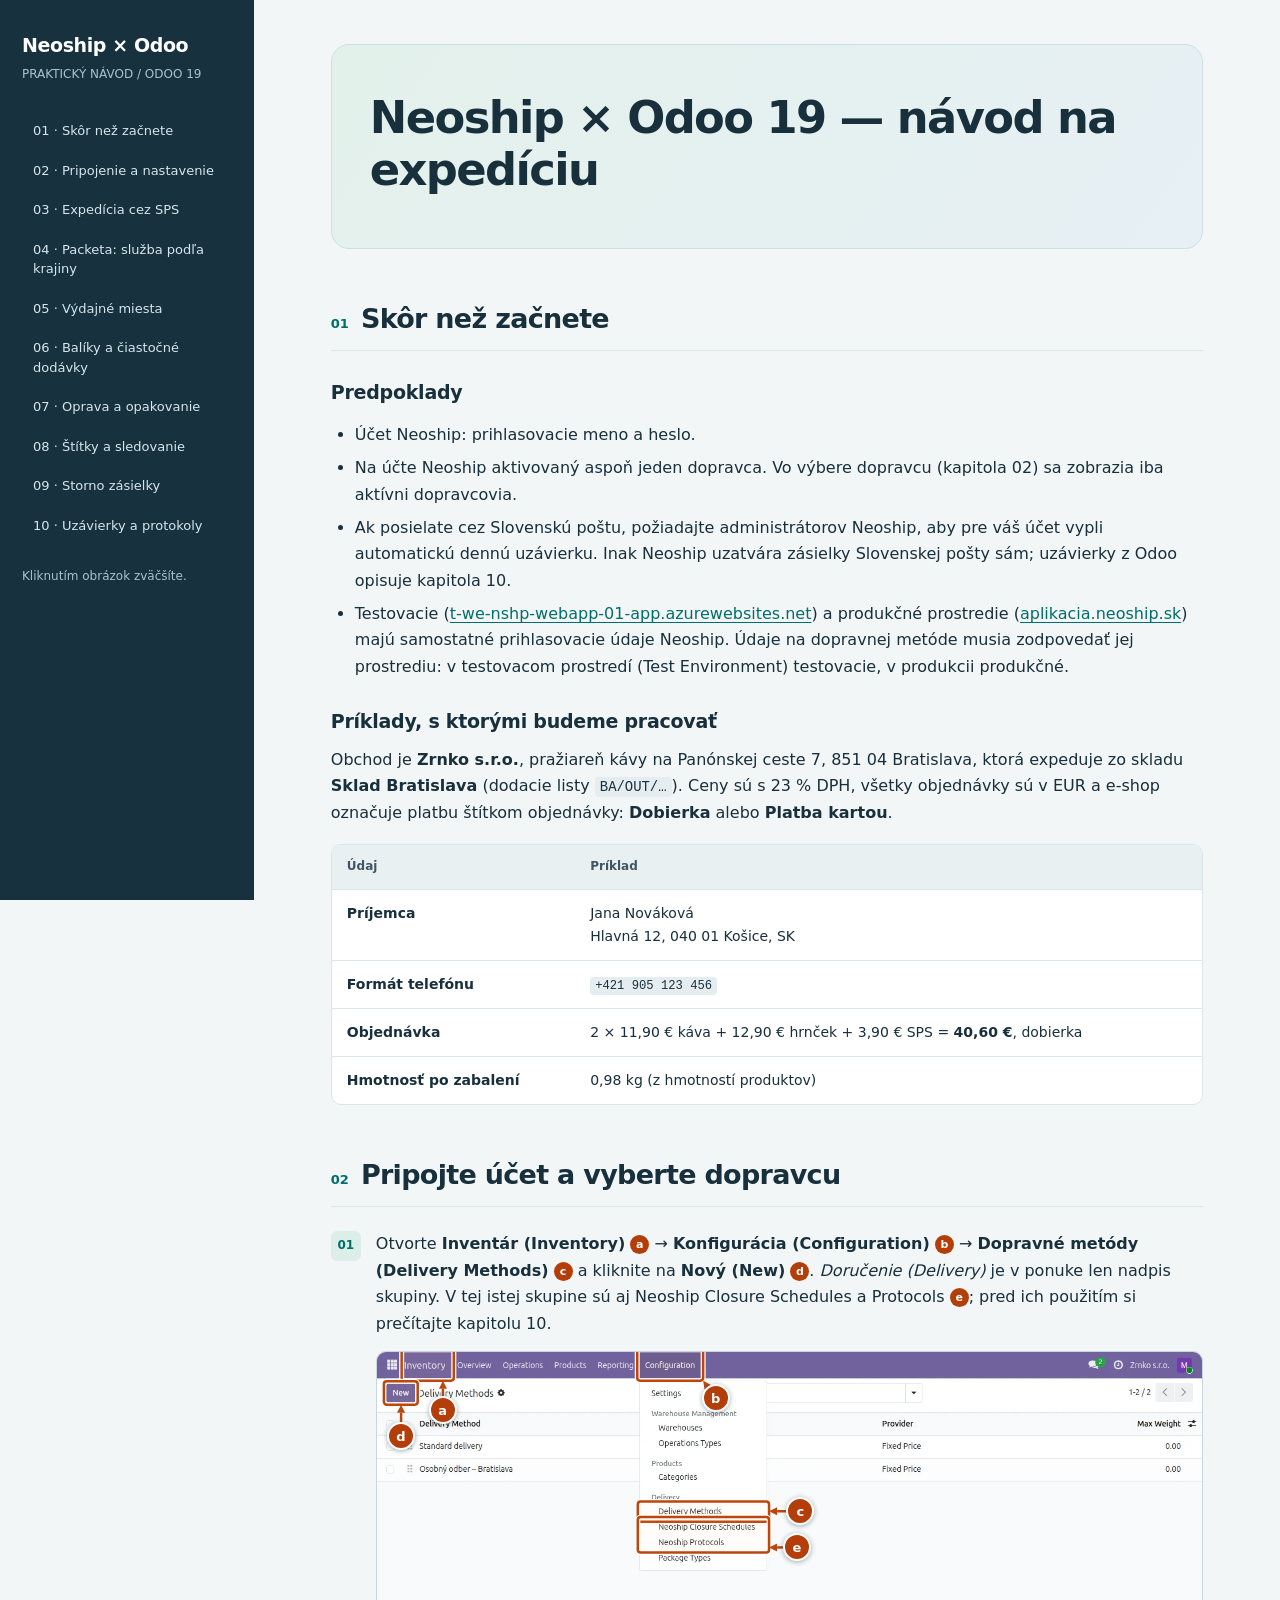
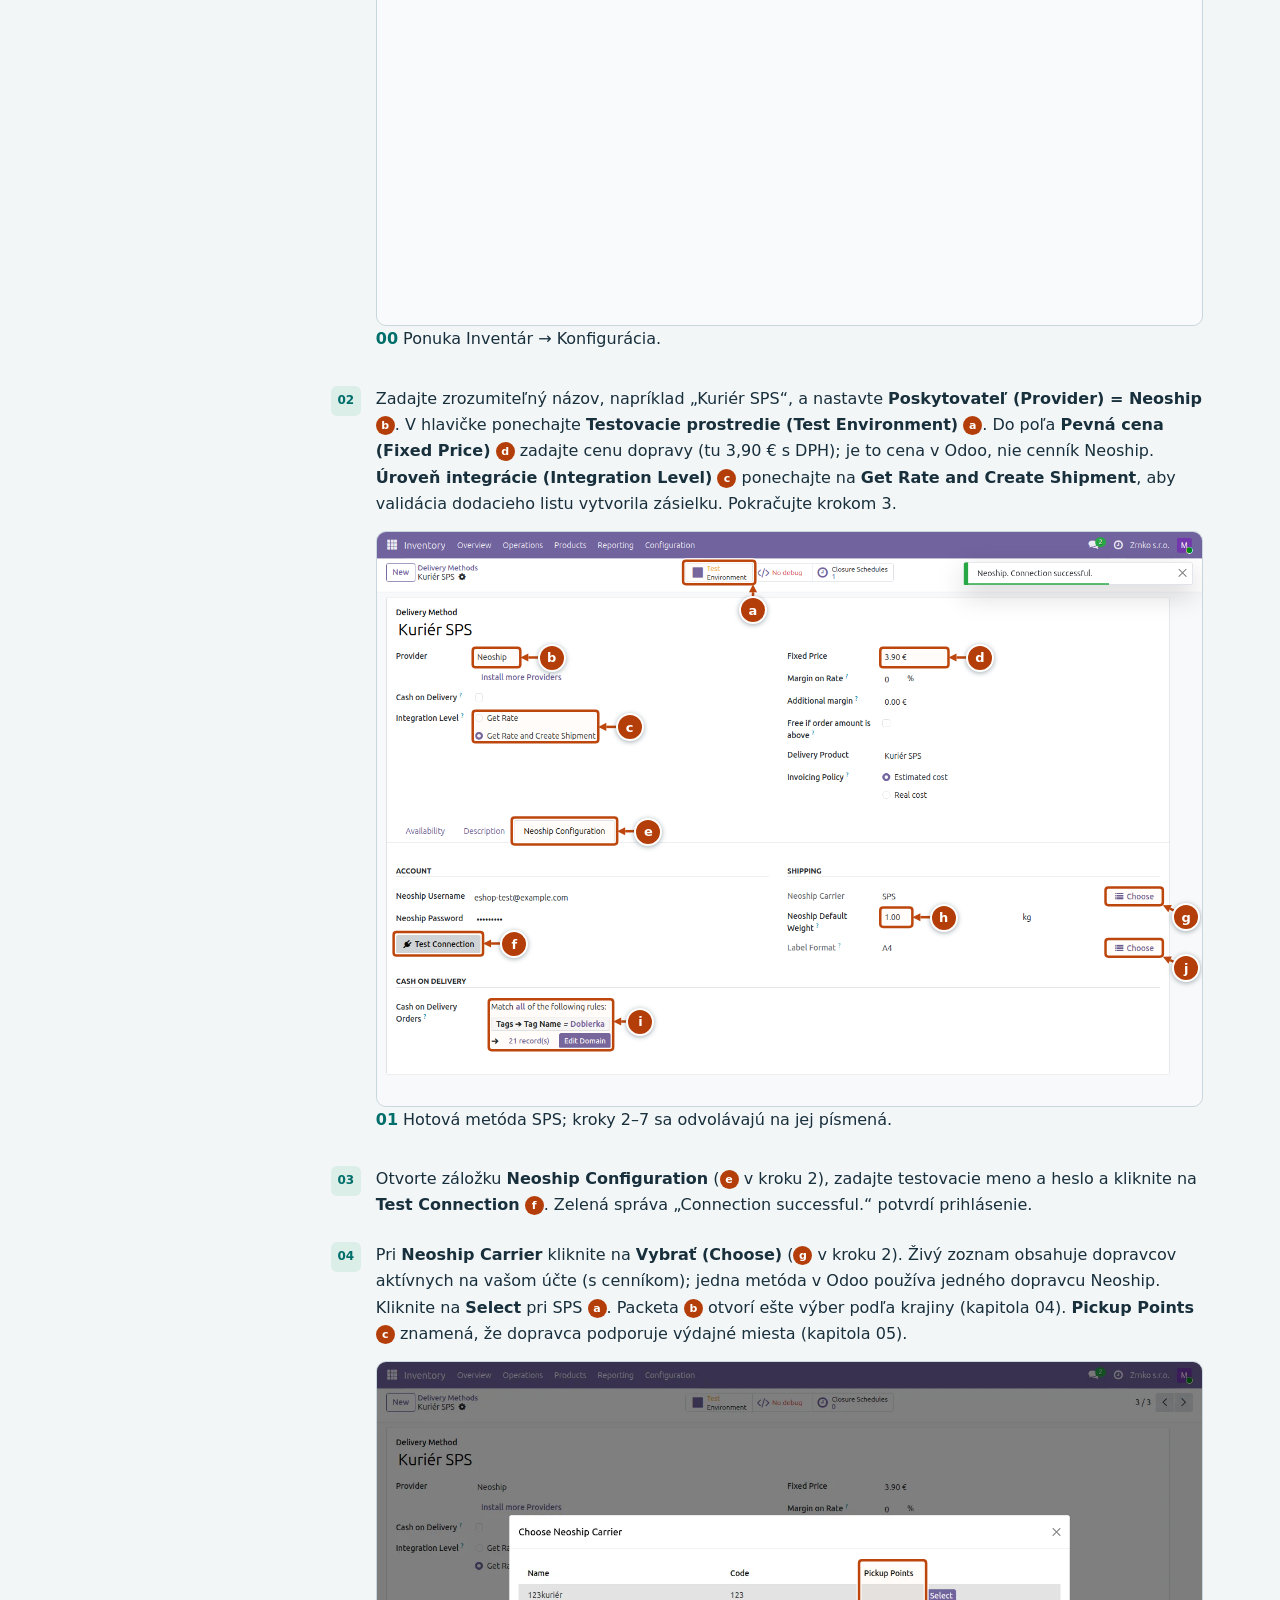
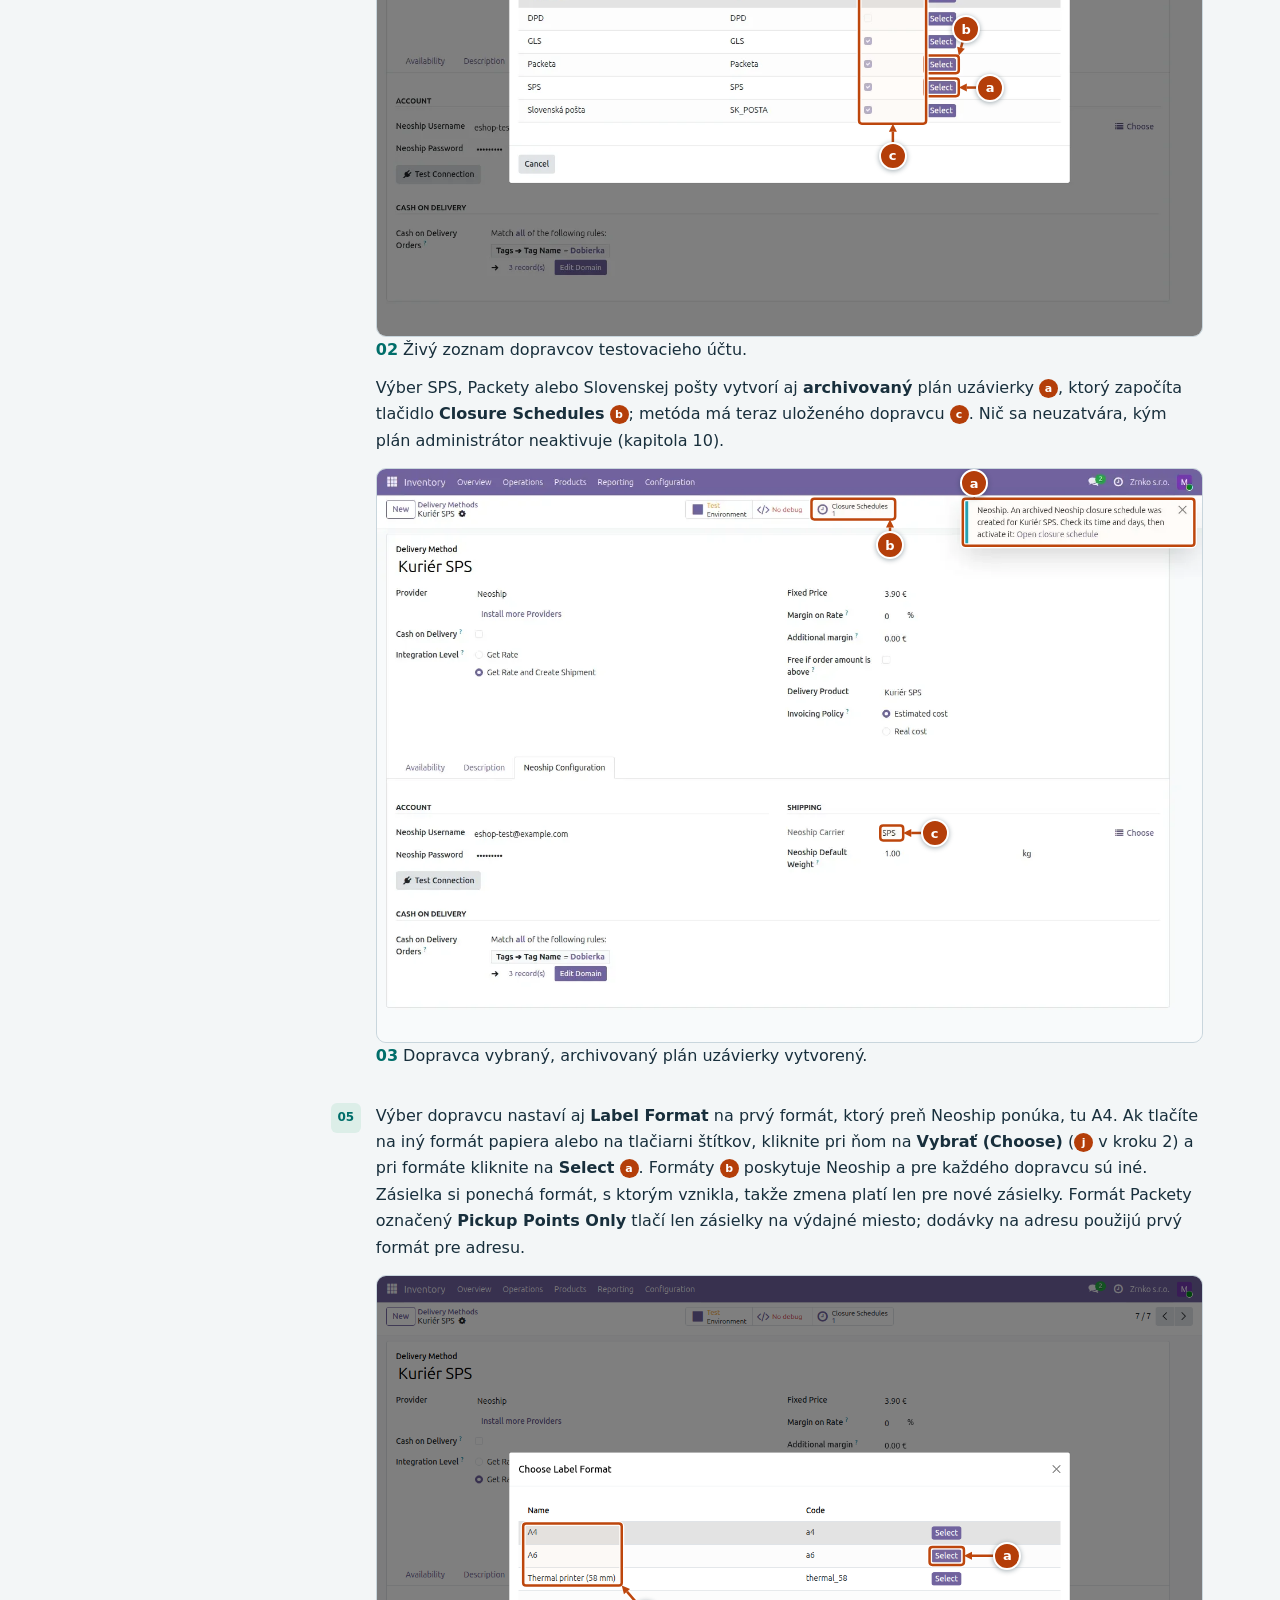
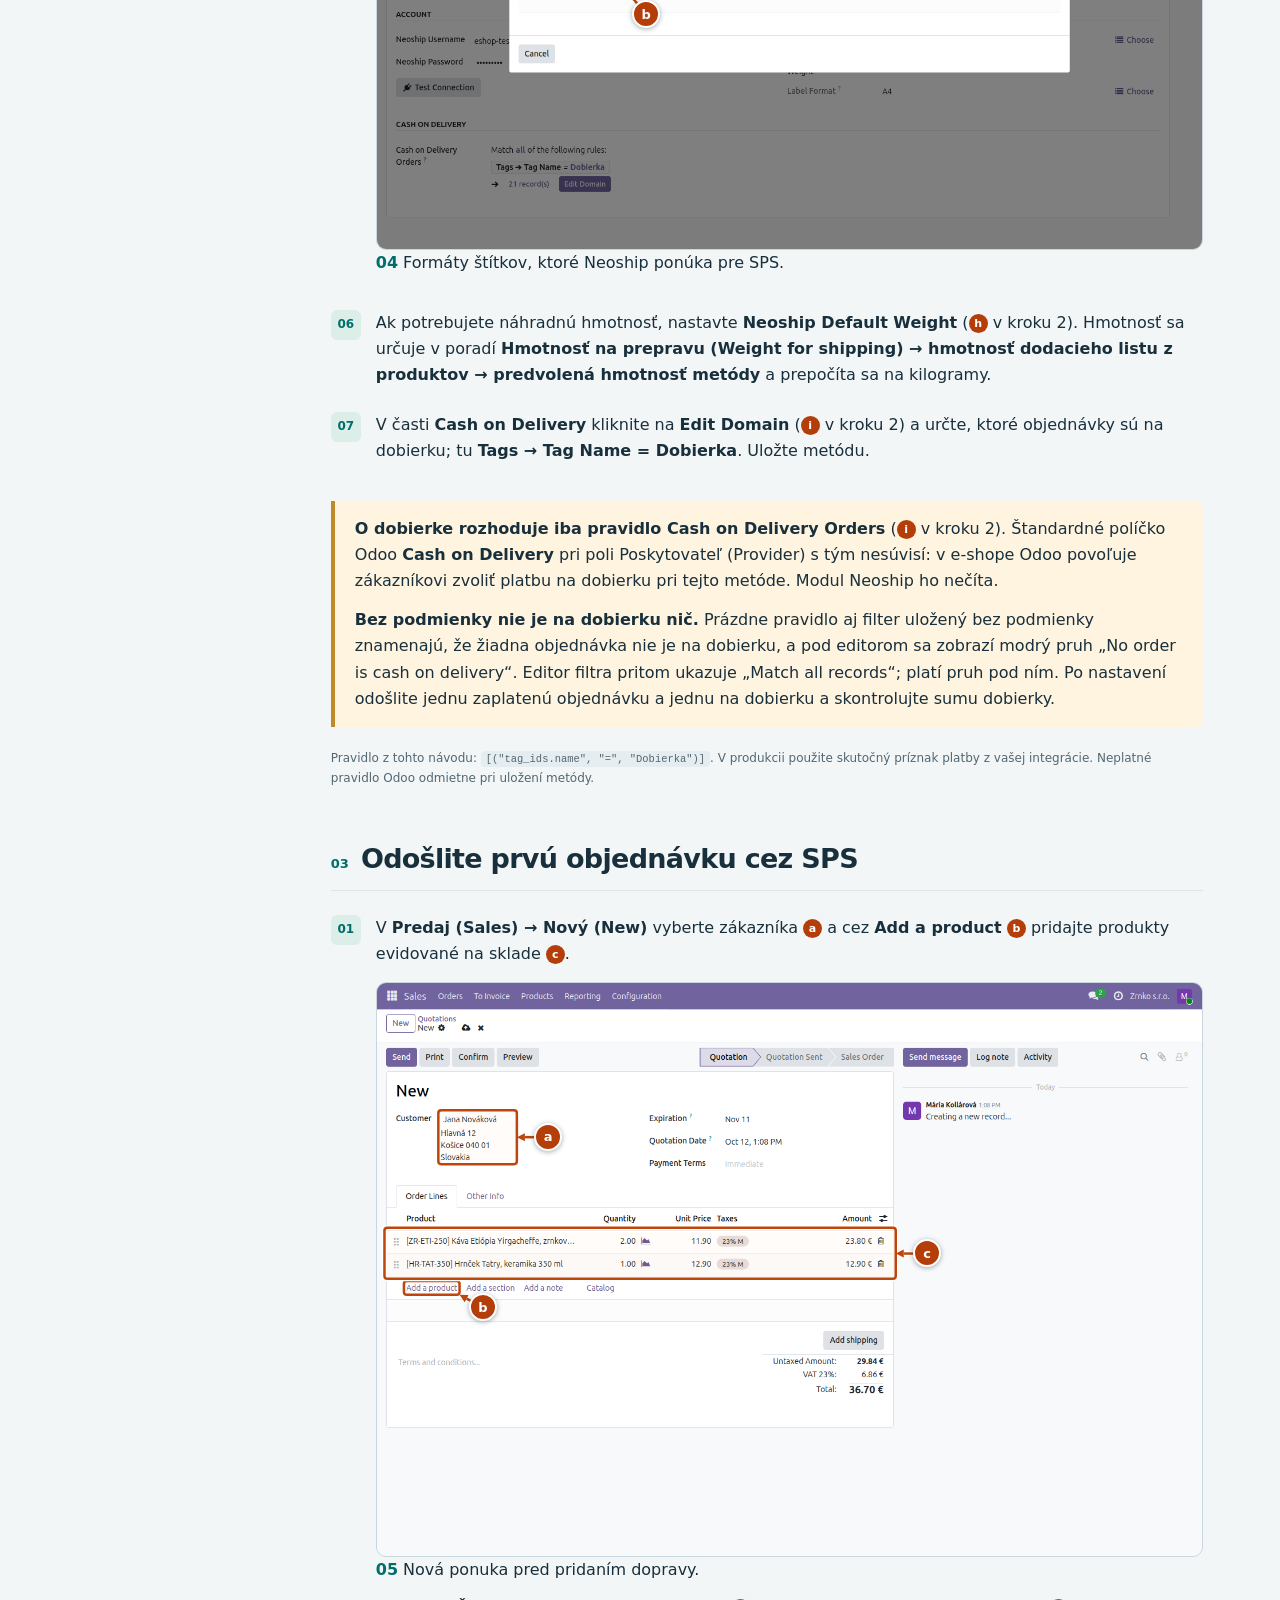
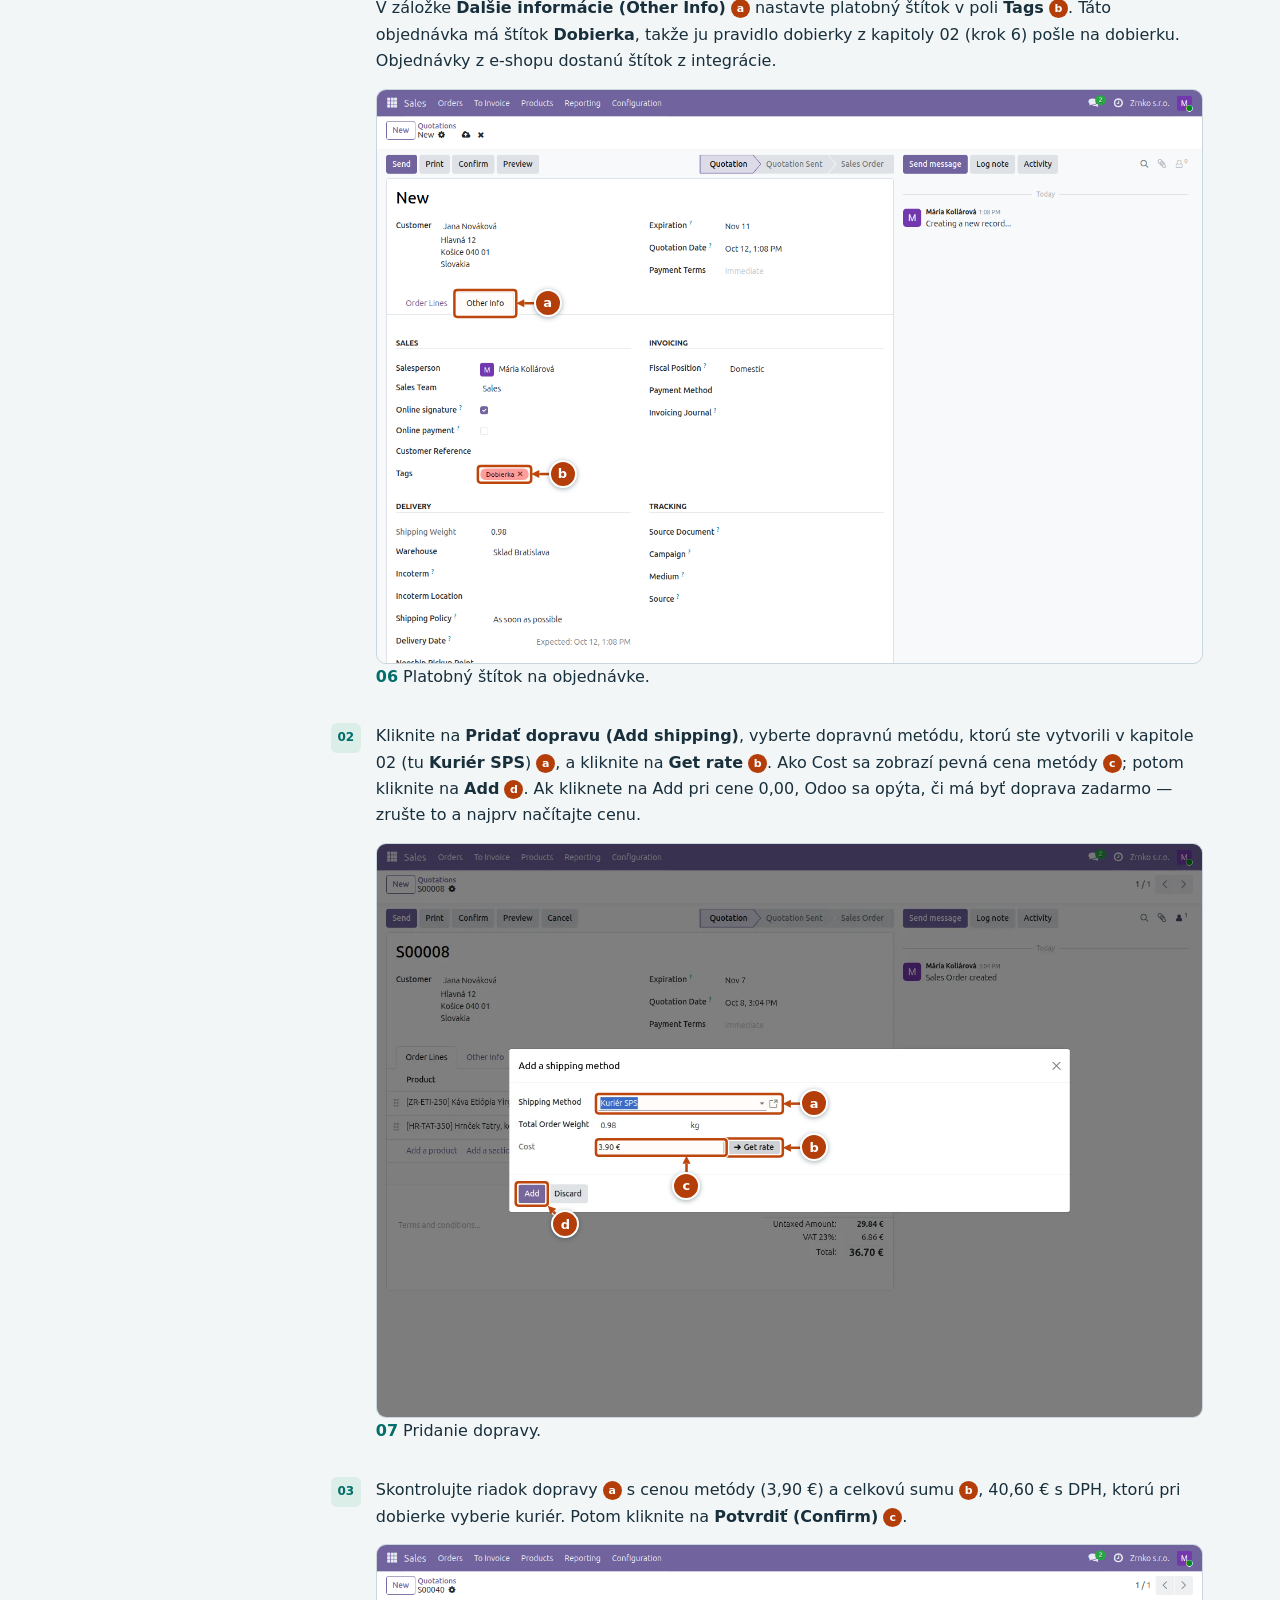
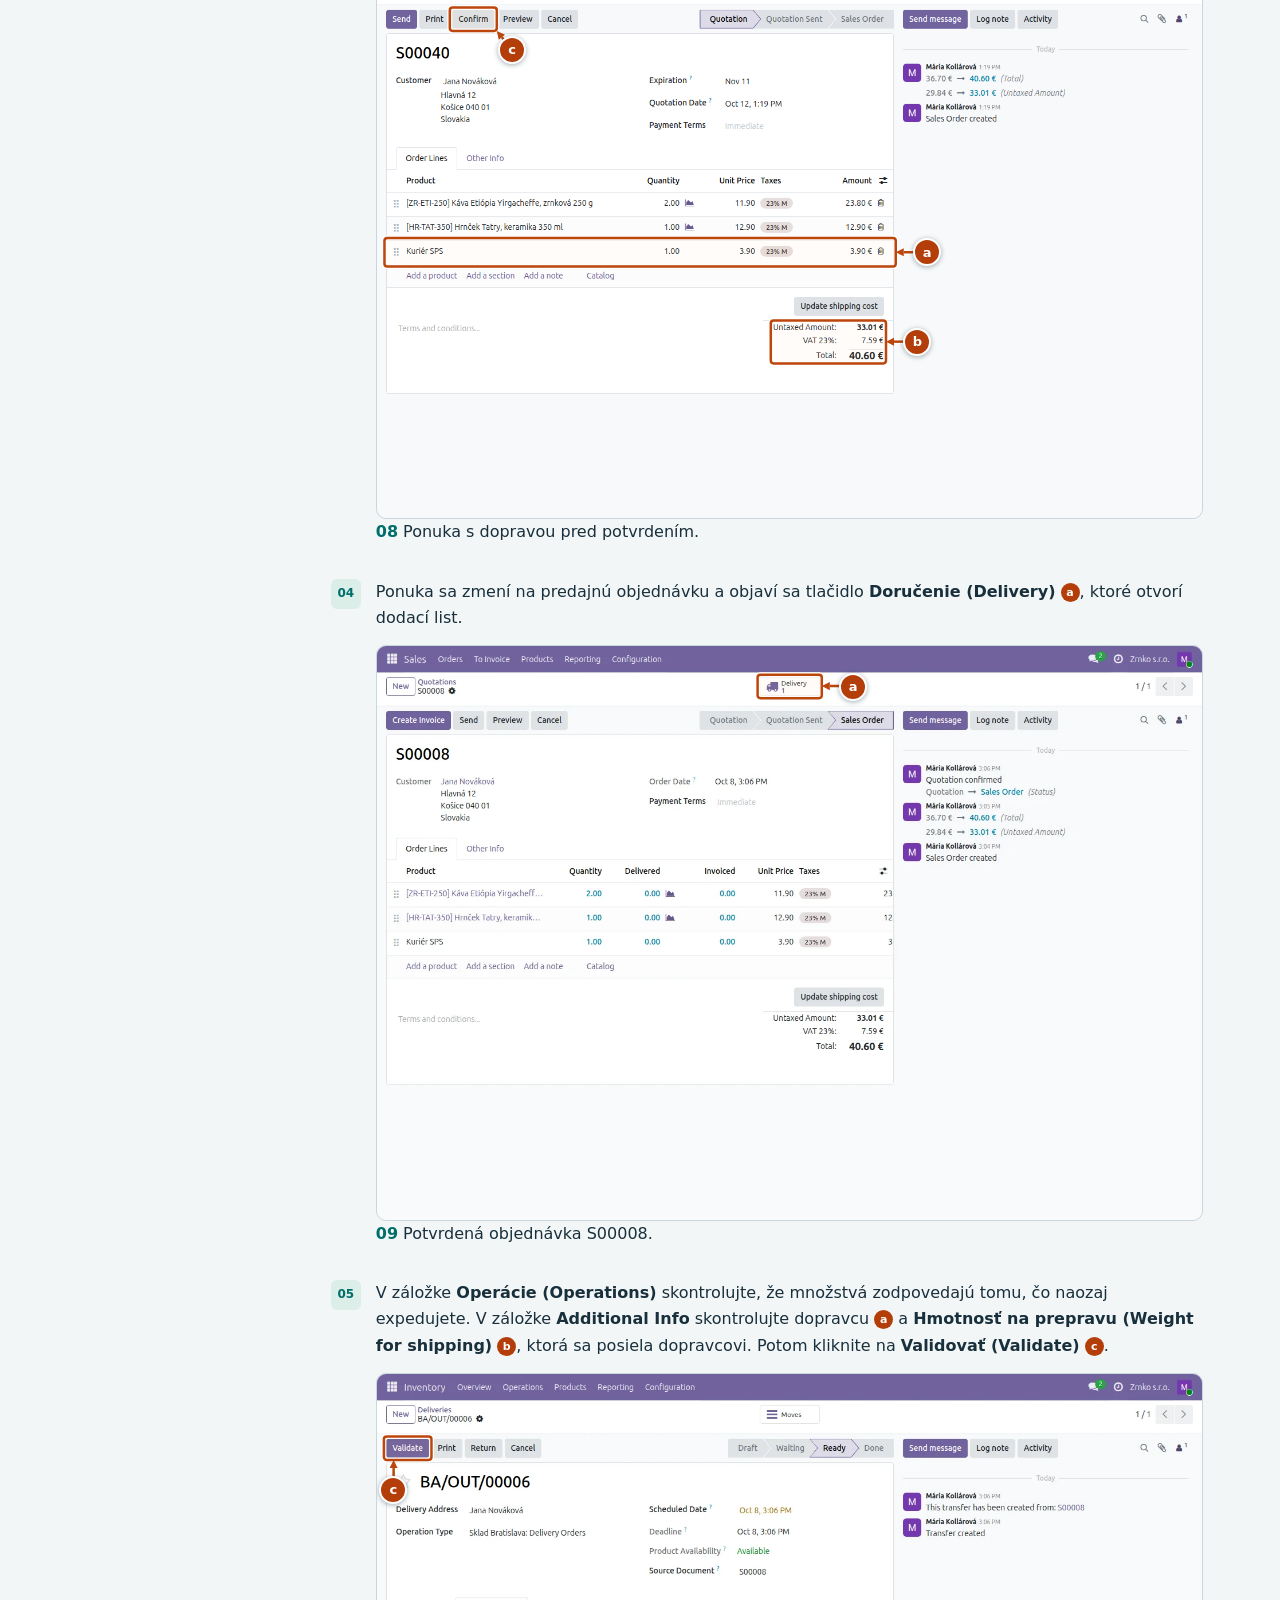
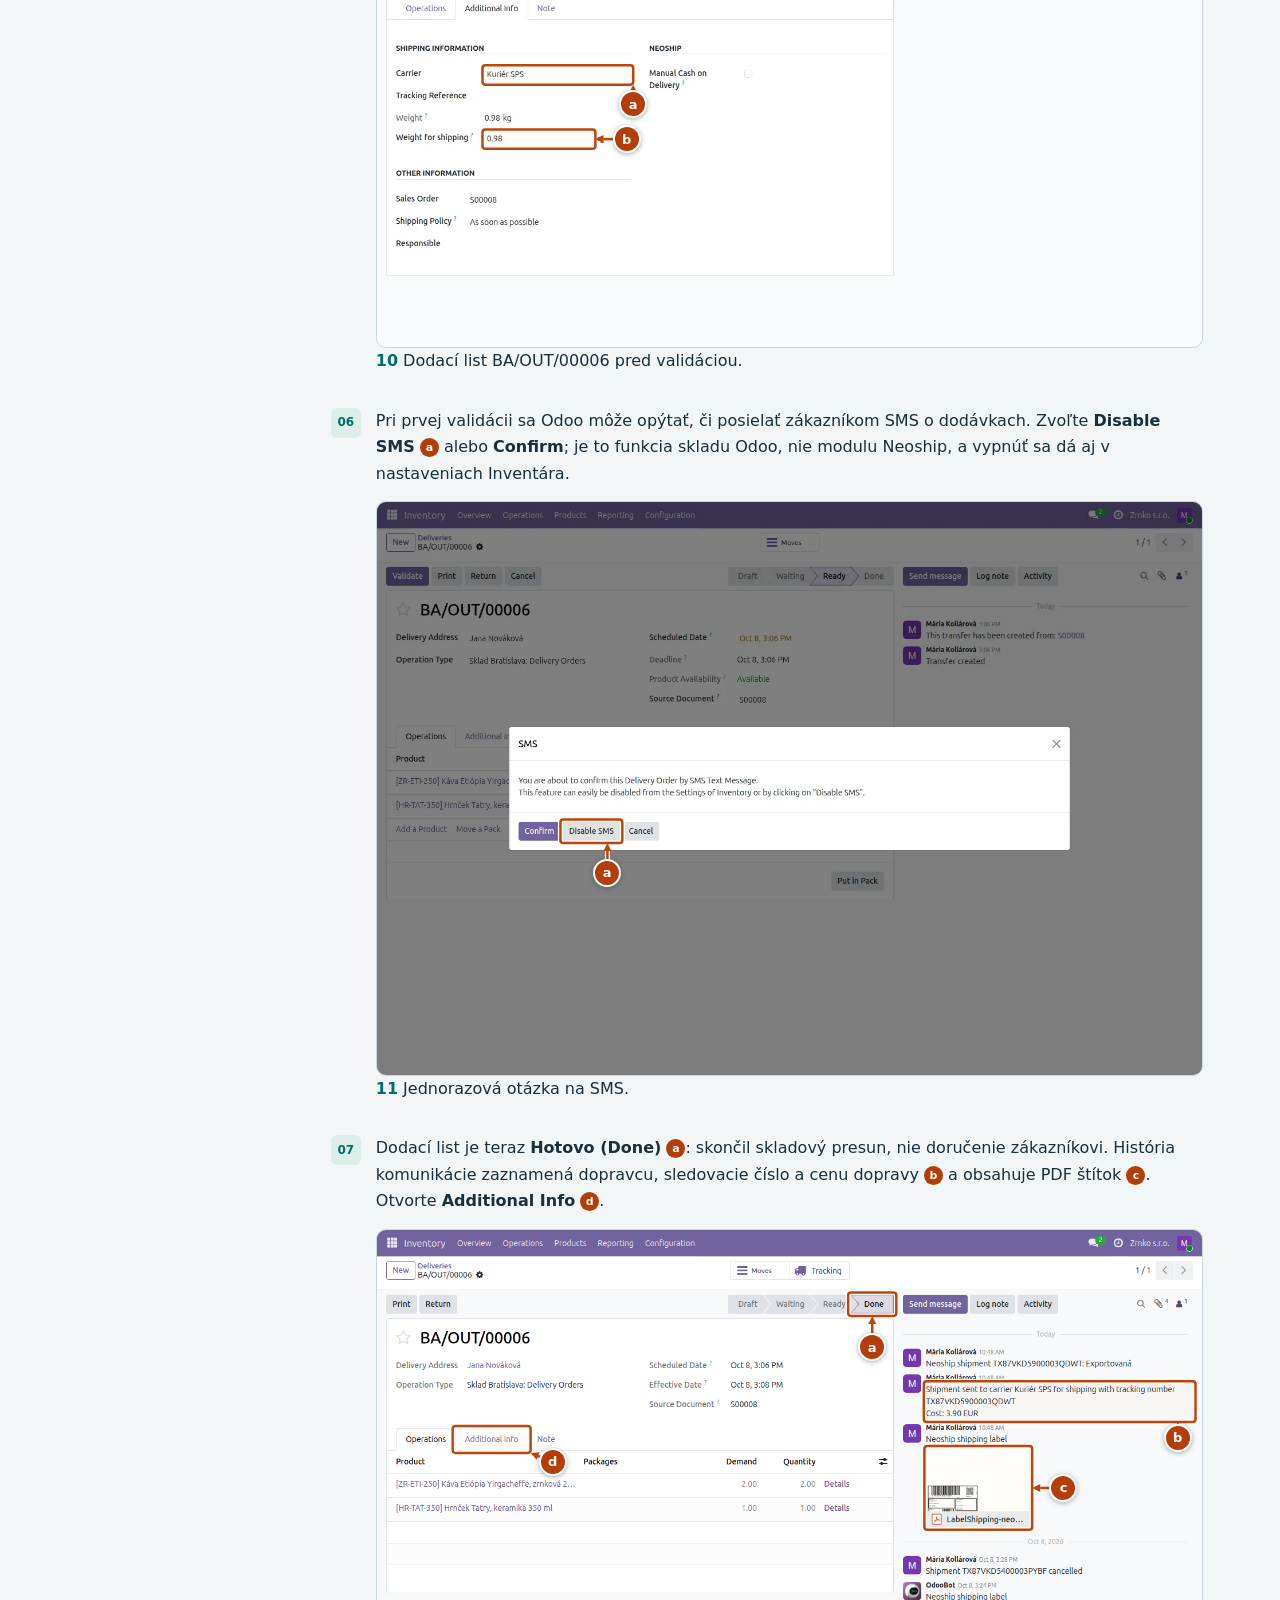
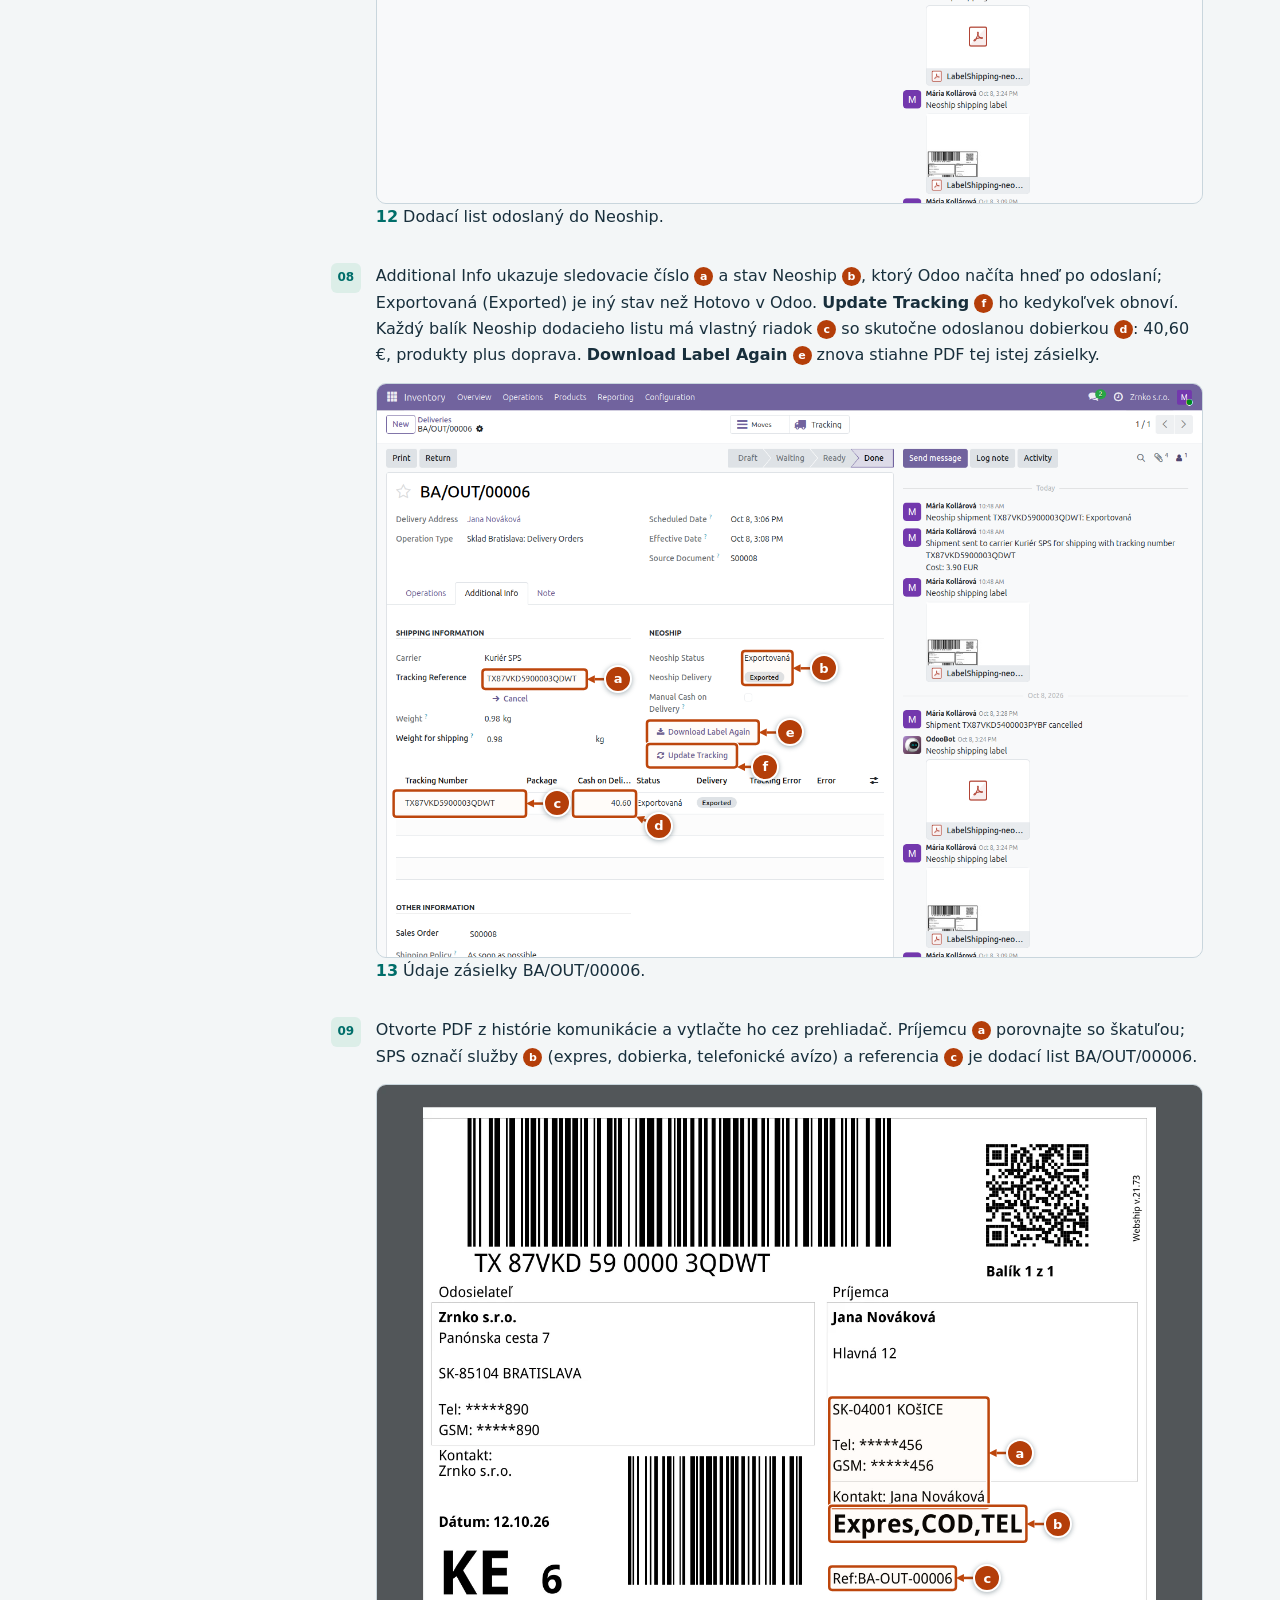
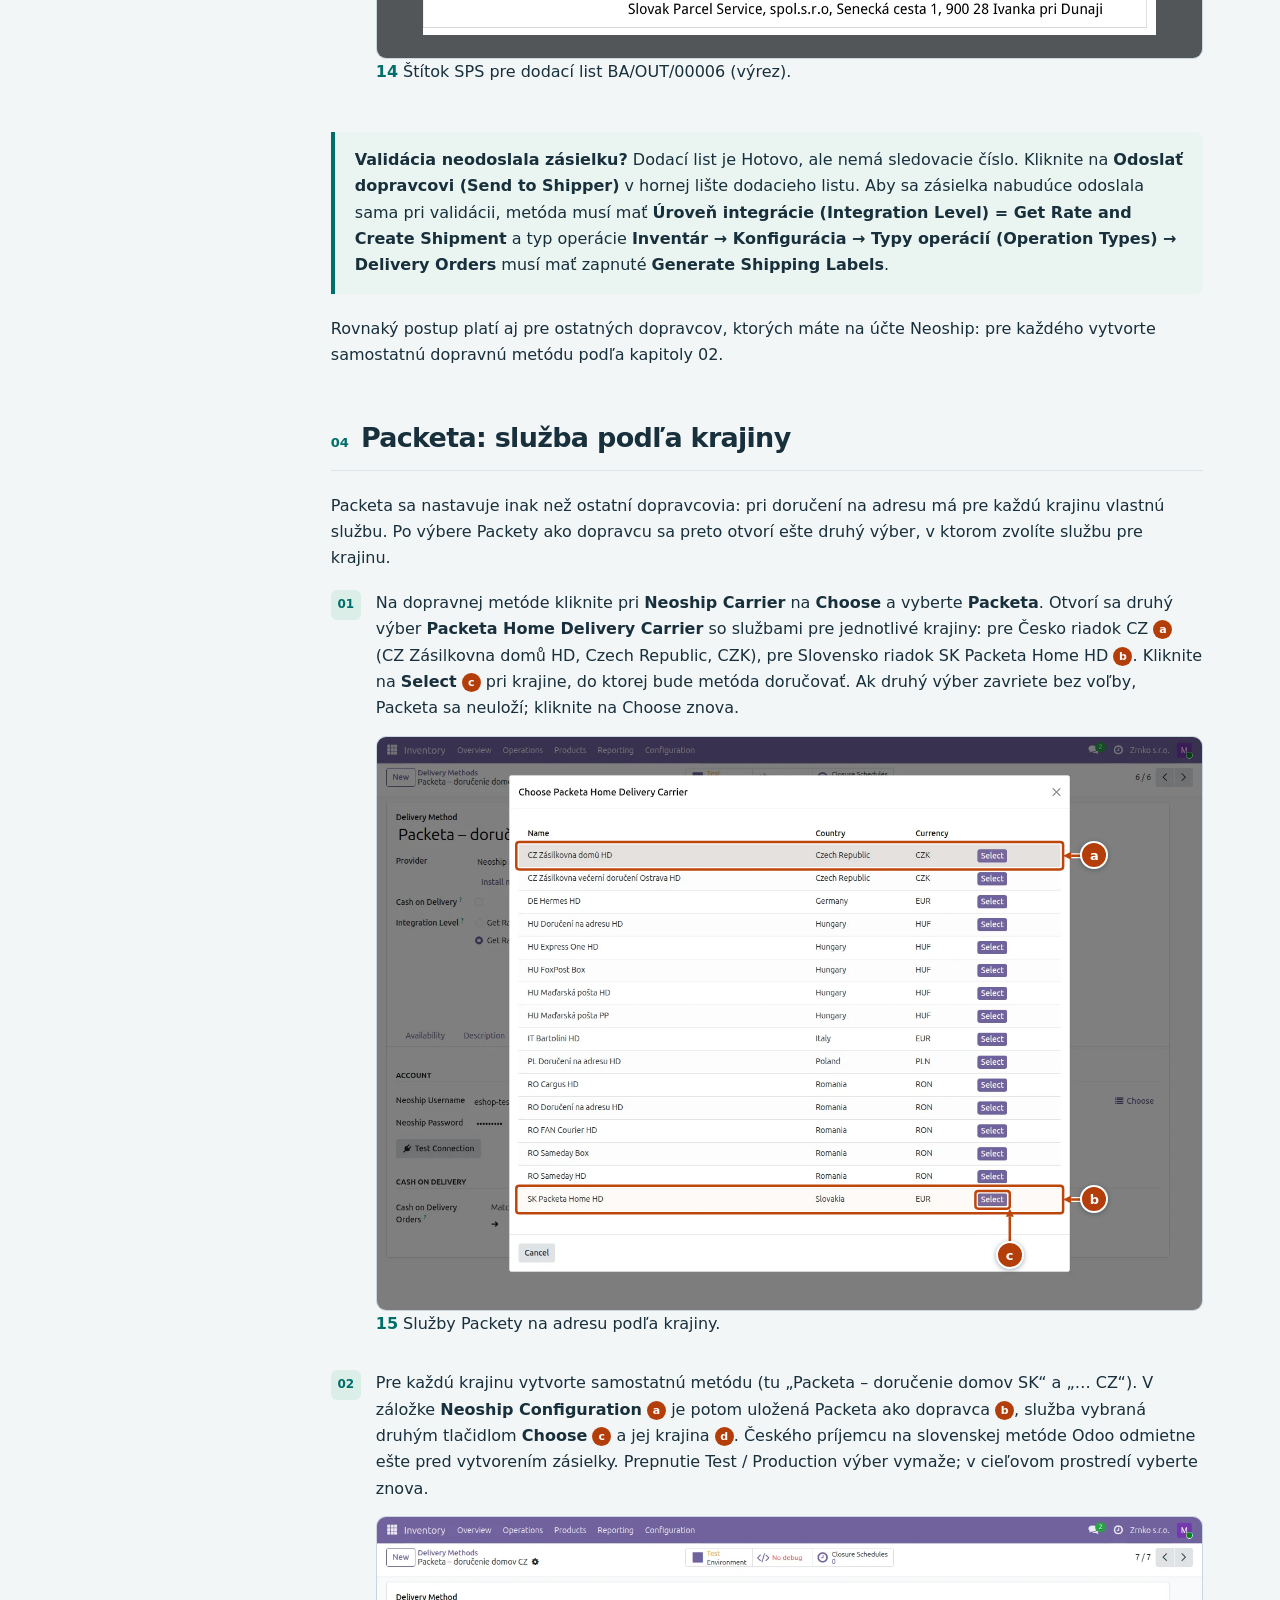
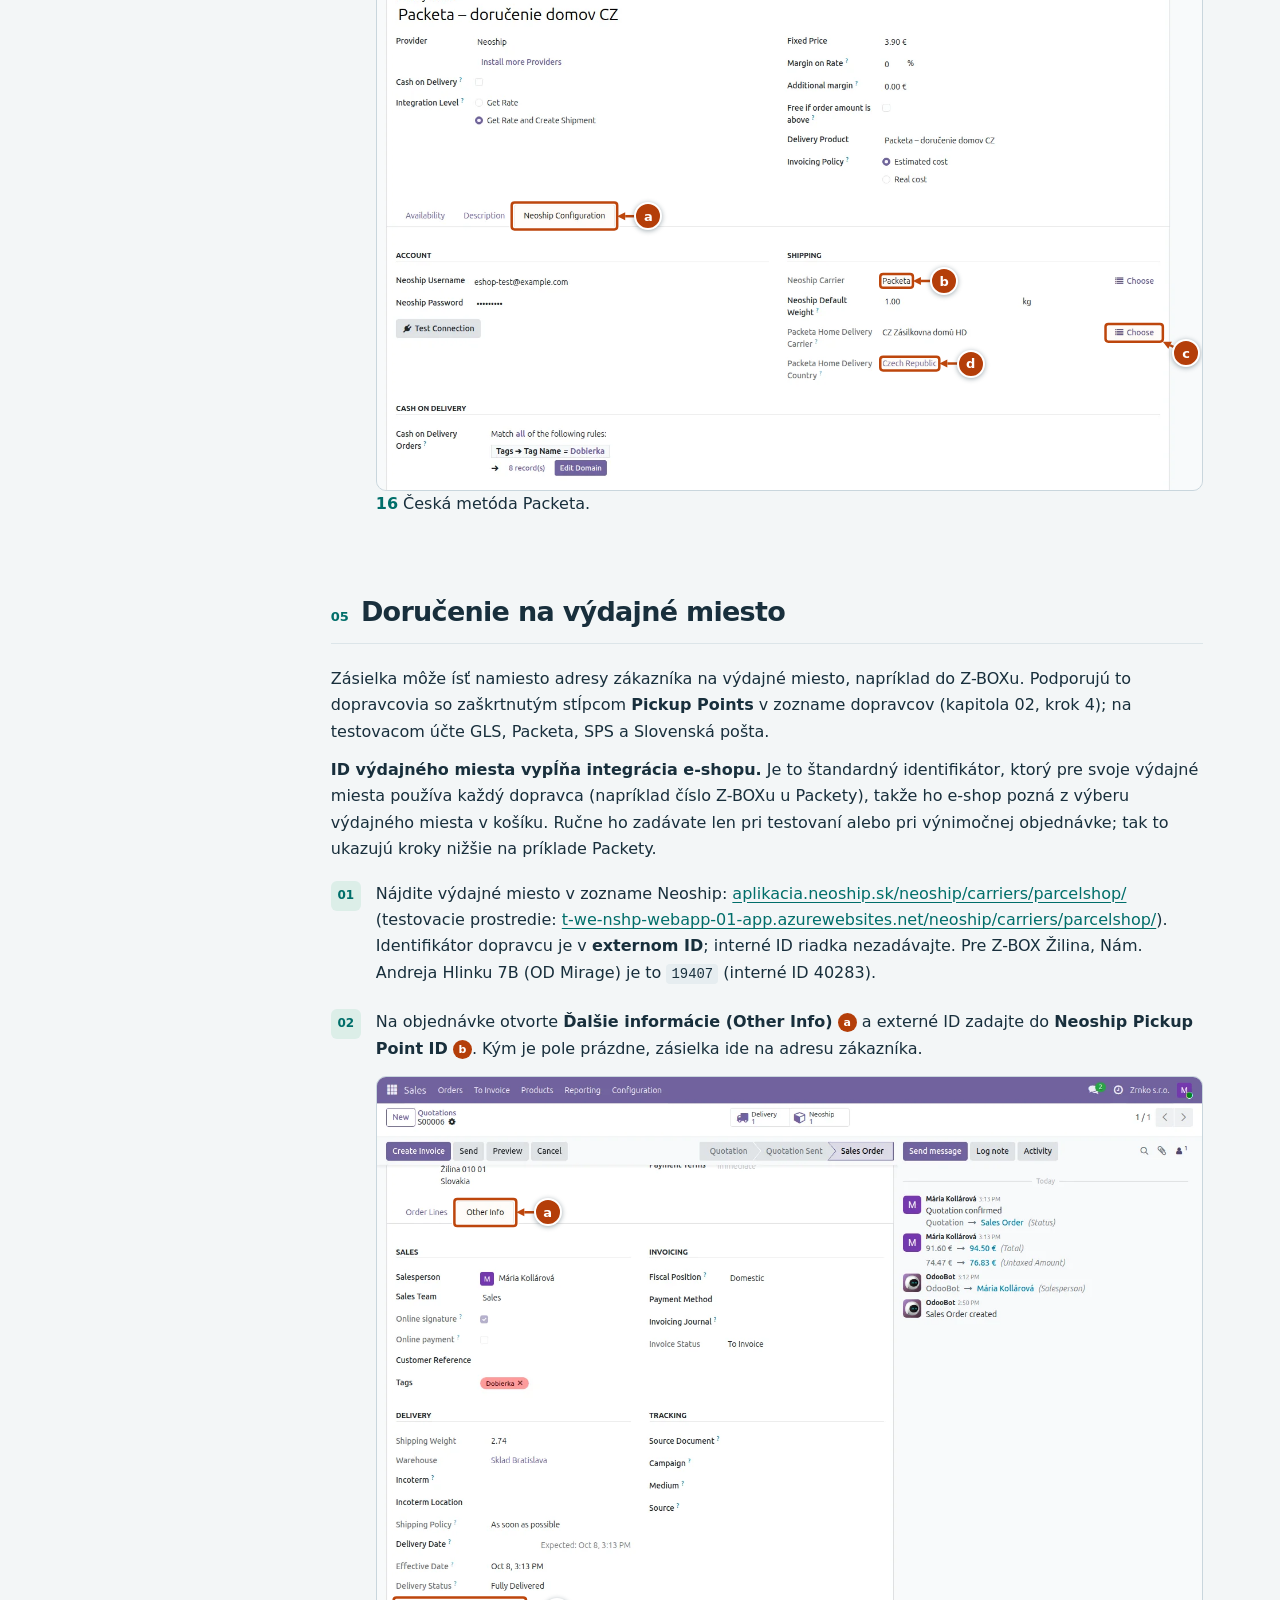
==== commit f973fe50: "feat(neoship): Order-based references and COD currency conversion - Reference shipments by order nam" ====
--- a/docs/tutorial-sk.html
+++ b/docs/tutorial-sk.html
@@ -63,12 +63,14 @@
       <li>Otvorte <strong>Inventár (Inventory)</strong> <span class="ref">a</span> → <strong>Konfigurácia (Configuration)</strong> <span class="ref">b</span> → <strong>Dopravné metódy (Delivery Methods)</strong> <span class="ref">c</span> a kliknite na <strong>Nový (New)</strong> <span class="ref">d</span>. <em>Doručenie (Delivery)</em> je v ponuke len nadpis skupiny. V tej istej skupine sú aj Neoship Closure Schedules a Protocols <span class="ref">e</span>; pred ich použitím si prečítajte kapitolu 10.
         <figure><button class="shot" type="button" aria-label="Zväčšiť cestu cez konfiguráciu Inventára"><img src="tutorial-assets/35-settings-menu.webp" width="1440" height="1000" alt="Aplikácia Inventár s otvorenou Konfiguráciou: skupina Delivery s Delivery Methods, Neoship Closure Schedules, Neoship Protocols a Package Types nad zoznamom dopravných metód s tlačidlom New" loading="lazy"></button><figcaption><span class="fig-no">00</span>Ponuka Inventár → Konfigurácia.</figcaption></figure></li>
       <li>Zadajte zrozumiteľný názov, napríklad „Kuriér SPS“, a nastavte <strong>Poskytovateľ (Provider) = Neoship</strong> <span class="ref">b</span>. V hlavičke ponechajte <strong>Testovacie prostredie (Test Environment)</strong> <span class="ref">a</span>. Do poľa <strong>Pevná cena (Fixed Price)</strong> <span class="ref">d</span> zadajte cenu dopravy (tu 3,90 € s DPH); je to cena v Odoo, nie cenník Neoship. <strong>Úroveň integrácie (Integration Level)</strong> <span class="ref">c</span> ponechajte na <strong>Get Rate and Create Shipment</strong>, aby validácia dodacieho listu vytvorila zásielku. Pokračujte krokom 3.
-        <figure><button class="shot" type="button" aria-label="Zväčšiť nastavenie metódy SPS"><img src="tutorial-assets/31-sps-configuration.webp" width="1440" height="1000" alt="Metóda Kuriér SPS v testovacom prostredí, poskytovateľ Neoship, pevná cena 3,90 EUR, zakryté prihlasovacie meno, dopravca SPS, náhradná hmotnosť 1 kg, pravidlo dobierky na štítok Dobierka a potvrdenie úspešného spojenia" loading="lazy"></button><figcaption><span class="fig-no">01</span>Hotová metóda SPS; kroky 2–6 sa odvolávajú na jej písmená.</figcaption></figure></li>
+        <figure><button class="shot" type="button" aria-label="Zväčšiť nastavenie metódy SPS"><img src="tutorial-assets/31-sps-configuration.webp" width="1440" height="1000" alt="Metóda Kuriér SPS v testovacom prostredí, poskytovateľ Neoship, pevná cena 3,90 EUR, zakryté prihlasovacie meno, dopravca SPS, náhradná hmotnosť 1 kg, formát štítkov A4, pravidlo dobierky na štítok Dobierka a potvrdenie úspešného spojenia" loading="lazy"></button><figcaption><span class="fig-no">01</span>Hotová metóda SPS; kroky 2–7 sa odvolávajú na jej písmená.</figcaption></figure></li>
       <li>Otvorte záložku <strong>Neoship Configuration</strong> (<span class="ref">e</span> v kroku 2), zadajte testovacie meno a heslo a kliknite na <strong>Test Connection</strong> <span class="ref">f</span>. Zelená správa „Connection successful.“ potvrdí prihlásenie.</li>
       <li>Pri <strong>Neoship Carrier</strong> kliknite na <strong>Vybrať (Choose)</strong> (<span class="ref">g</span> v kroku 2). Živý zoznam obsahuje dopravcov aktívnych na vašom účte (s cenníkom); jedna metóda v Odoo používa jedného dopravcu Neoship. Kliknite na <strong>Select</strong> pri SPS <span class="ref">a</span>. Packeta <span class="ref">b</span> otvorí ešte výber podľa krajiny (kapitola 04). <strong>Pickup Points</strong> <span class="ref">c</span> znamená, že dopravca podporuje výdajné miesta (kapitola 05).
         <figure><button class="shot" type="button" aria-label="Zväčšiť výber dopravcu"><img src="tutorial-assets/04-carriers.webp" width="1440" height="1000" alt="Okno Choose Neoship Carrier so zoznamom 123kuriér, DPD, GLS, Packeta, SPS a Slovenská pošta s kódmi, podporou výdajných miest a tlačidlami Select" loading="lazy"></button><figcaption><span class="fig-no">02</span>Živý zoznam dopravcov testovacieho účtu.</figcaption></figure>
         <p>Výber SPS, Packety alebo Slovenskej pošty vytvorí aj <strong>archivovaný</strong> plán uzávierky <span class="ref">a</span>, ktorý započíta tlačidlo <strong>Closure Schedules</strong> <span class="ref">b</span>; metóda má teraz uloženého dopravcu <span class="ref">c</span>. Nič sa neuzatvára, kým plán administrátor neaktivuje (kapitola 10).</p>
         <figure><button class="shot" type="button" aria-label="Zväčšiť upozornenie na plán uzávierky"><img src="tutorial-assets/37-closure-notice.webp" width="1440" height="1000" alt="Metóda Kuriér SPS po výbere SPS s upozornením, že vznikol archivovaný plán uzávierky Neoship, a odkazom na jeho otvorenie" loading="lazy"></button><figcaption><span class="fig-no">03</span>Dopravca vybraný, archivovaný plán uzávierky vytvorený.</figcaption></figure></li>
+      <li>Výber dopravcu nastaví aj <strong>Label Format</strong> na prvý formát, ktorý preň Neoship ponúka, tu A4. Ak tlačíte na iný formát papiera alebo na tlačiarni štítkov, kliknite pri ňom na <strong>Vybrať (Choose)</strong> (<span class="ref">j</span> v kroku 2) a pri formáte kliknite na <strong>Select</strong> <span class="ref">a</span>. Formáty <span class="ref">b</span> poskytuje Neoship a pre každého dopravcu sú iné. Zásielka si ponechá formát, s ktorým vznikla, takže zmena platí len pre nové zásielky. Formát Packety označený <strong>Pickup Points Only</strong> tlačí len zásielky na výdajné miesto; dodávky na adresu použijú prvý formát pre adresu.
+        <figure><button class="shot" type="button" aria-label="Zväčšiť výber formátu štítkov"><img src="tutorial-assets/50-label-format.webp" width="1440" height="1000" alt="Okno Choose Label Format pre Kuriér SPS so zoznamom A4, A6 a Thermal printer (58 mm), ich kódmi a tlačidlami Select" loading="lazy"></button><figcaption><span class="fig-no">04</span>Formáty štítkov, ktoré Neoship ponúka pre SPS.</figcaption></figure></li>
       <li>Ak potrebujete náhradnú hmotnosť, nastavte <strong>Neoship Default Weight</strong> (<span class="ref">h</span> v kroku 2). Hmotnosť sa určuje v poradí <strong>Hmotnosť na prepravu (Weight for shipping) → hmotnosť dodacieho listu z produktov → predvolená hmotnosť metódy</strong> a prepočíta sa na kilogramy.</li>
       <li>V časti <strong>Cash on Delivery</strong> kliknite na <strong>Edit Domain</strong> (<span class="ref">i</span> v kroku 2) a určte, ktoré objednávky sú na dobierku; tu <strong>Tags → Tag Name = Dobierka</strong>. Uložte metódu.</li>
     </ol>
@@ -80,25 +82,25 @@
     <div class="section-head"><span class="number">03</span><h2>Odošlite prvú objednávku cez SPS</h2></div>
     <ol class="steps">
       <li>V <strong>Predaj (Sales) → Nový (New)</strong> vyberte zákazníka <span class="ref">a</span> a cez <strong>Add a product</strong> <span class="ref">b</span> pridajte produkty evidované na sklade <span class="ref">c</span>.
-        <figure><button class="shot" type="button" aria-label="Zväčšiť novú objednávku"><img src="tutorial-assets/47-new-order.webp" width="1440" height="1000" alt="Nová ponuka pre Janu Novákovú z Košíc s riadkami 2 × Káva Etiópia a 1 × Hrnček Tatry, odkaz Add a product a tlačidlo Add shipping" loading="lazy"></button><figcaption><span class="fig-no">04</span>Nová ponuka pred pridaním dopravy.</figcaption></figure>
+        <figure><button class="shot" type="button" aria-label="Zväčšiť novú objednávku"><img src="tutorial-assets/47-new-order.webp" width="1440" height="1000" alt="Nová ponuka pre Janu Novákovú z Košíc s riadkami 2 × Káva Etiópia a 1 × Hrnček Tatry, odkaz Add a product a tlačidlo Add shipping" loading="lazy"></button><figcaption><span class="fig-no">05</span>Nová ponuka pred pridaním dopravy.</figcaption></figure>
         <p>V záložke <strong>Ďalšie informácie (Other Info)</strong> <span class="ref">a</span> nastavte platobný štítok v poli <strong>Tags</strong> <span class="ref">b</span>. Táto objednávka má štítok <strong>Dobierka</strong>, takže ju pravidlo dobierky z kapitoly 02 (krok 6) pošle na dobierku. Objednávky z e-shopu dostanú štítok z integrácie.</p>
-        <figure><button class="shot" type="button" aria-label="Zväčšiť platobný štítok objednávky"><img src="tutorial-assets/48-order-tag.webp" width="1440" height="1000" alt="Záložka Other Info novej ponuky so štítkom Dobierka v poli Tags" loading="lazy"></button><figcaption><span class="fig-no">05</span>Platobný štítok na objednávke.</figcaption></figure></li>
+        <figure><button class="shot" type="button" aria-label="Zväčšiť platobný štítok objednávky"><img src="tutorial-assets/48-order-tag.webp" width="1440" height="1000" alt="Záložka Other Info novej ponuky so štítkom Dobierka v poli Tags" loading="lazy"></button><figcaption><span class="fig-no">06</span>Platobný štítok na objednávke.</figcaption></figure></li>
       <li>Kliknite na <strong>Pridať dopravu (Add shipping)</strong>, vyberte dopravnú metódu, ktorú ste vytvorili v kapitole 02 (tu <strong>Kuriér SPS</strong>) <span class="ref">a</span>, a kliknite na <strong>Get rate</strong> <span class="ref">b</span>. Ako Cost sa zobrazí pevná cena metódy <span class="ref">c</span>; potom kliknite na <strong>Add</strong> <span class="ref">d</span>. Ak kliknete na Add pri cene 0,00, Odoo sa opýta, či má byť doprava zadarmo — zrušte to a najprv načítajte cenu.
-        <figure><button class="shot" type="button" aria-label="Zväčšiť okno pridania dopravy"><img src="tutorial-assets/06-shipping-wizard.webp" width="1440" height="1000" alt="Okno Add a shipping method s vybranou metódou Kuriér SPS, hmotnosťou 0,98 kg, cenou 3,90 EUR po Get rate a tlačidlom Add" loading="lazy"></button><figcaption><span class="fig-no">06</span>Pridanie dopravy.</figcaption></figure></li>
+        <figure><button class="shot" type="button" aria-label="Zväčšiť okno pridania dopravy"><img src="tutorial-assets/06-shipping-wizard.webp" width="1440" height="1000" alt="Okno Add a shipping method s vybranou metódou Kuriér SPS, hmotnosťou 0,98 kg, cenou 3,90 EUR po Get rate a tlačidlom Add" loading="lazy"></button><figcaption><span class="fig-no">07</span>Pridanie dopravy.</figcaption></figure></li>
       <li>Skontrolujte riadok dopravy <span class="ref">a</span> s cenou metódy (3,90 €) a celkovú sumu <span class="ref">b</span>, 40,60 € s DPH, ktorú pri dobierke vyberie kuriér. Potom kliknite na <strong>Potvrdiť (Confirm)</strong> <span class="ref">c</span>.
-        <figure><button class="shot" type="button" aria-label="Zväčšiť ponuku pred potvrdením"><img src="tutorial-assets/49-order-confirm.webp" width="1440" height="1000" alt="Ponuka pre Janu Novákovú s kávou, hrnčekom a riadkom Kuriér SPS za 3,90 EUR, celková suma 40,60 EUR a tlačidlo Confirm" loading="lazy"></button><figcaption><span class="fig-no">07</span>Ponuka s dopravou pred potvrdením.</figcaption></figure></li>
+        <figure><button class="shot" type="button" aria-label="Zväčšiť ponuku pred potvrdením"><img src="tutorial-assets/49-order-confirm.webp" width="1440" height="1000" alt="Ponuka pre Janu Novákovú s kávou, hrnčekom a riadkom Kuriér SPS za 3,90 EUR, celková suma 40,60 EUR a tlačidlo Confirm" loading="lazy"></button><figcaption><span class="fig-no">08</span>Ponuka s dopravou pred potvrdením.</figcaption></figure></li>
       <li>Ponuka sa zmení na predajnú objednávku a objaví sa tlačidlo <strong>Doručenie (Delivery)</strong> <span class="ref">a</span>, ktoré otvorí dodací list.
-        <figure><button class="shot" type="button" aria-label="Zväčšiť potvrdenú objednávku"><img src="tutorial-assets/06-order.webp" width="1440" height="1000" alt="Potvrdená objednávka S00008 pre Janu Novákovú z Košíc s dvoma balíčkami kávy, hrnčekom, riadkom Kuriér SPS a sumou 40,60 EUR" loading="lazy"></button><figcaption><span class="fig-no">08</span>Potvrdená objednávka S00008.</figcaption></figure></li>
+        <figure><button class="shot" type="button" aria-label="Zväčšiť potvrdenú objednávku"><img src="tutorial-assets/06-order.webp" width="1440" height="1000" alt="Potvrdená objednávka S00008 pre Janu Novákovú z Košíc s dvoma balíčkami kávy, hrnčekom, riadkom Kuriér SPS a sumou 40,60 EUR" loading="lazy"></button><figcaption><span class="fig-no">09</span>Potvrdená objednávka S00008.</figcaption></figure></li>
       <li>V záložke <strong>Operácie (Operations)</strong> skontrolujte, že množstvá zodpovedajú tomu, čo naozaj expedujete. V záložke <strong>Additional Info</strong> skontrolujte dopravcu <span class="ref">a</span> a <strong>Hmotnosť na prepravu (Weight for shipping)</strong> <span class="ref">b</span>, ktorá sa posiela dopravcovi. Potom kliknite na <strong>Validovať (Validate)</strong> <span class="ref">c</span>.
-        <figure><button class="shot" type="button" aria-label="Zväčšiť pripravený dodací list"><img src="tutorial-assets/07-ready.webp" width="1440" height="1000" alt="Dodací list BA/OUT/00006 v stave Ready, záložka Additional Info s dopravcom Kuriér SPS a hmotnosťou na prepravu 0,98 kg" loading="lazy"></button><figcaption><span class="fig-no">09</span>Dodací list BA/OUT/00006 pred validáciou.</figcaption></figure></li>
+        <figure><button class="shot" type="button" aria-label="Zväčšiť pripravený dodací list"><img src="tutorial-assets/07-ready.webp" width="1440" height="1000" alt="Dodací list BA/OUT/00006 v stave Ready, záložka Additional Info s dopravcom Kuriér SPS a hmotnosťou na prepravu 0,98 kg" loading="lazy"></button><figcaption><span class="fig-no">10</span>Dodací list BA/OUT/00006 pred validáciou.</figcaption></figure></li>
       <li>Pri prvej validácii sa Odoo môže opýtať, či posielať zákazníkom SMS o dodávkach. Zvoľte <strong>Disable SMS</strong> <span class="ref">a</span> alebo <strong>Confirm</strong>; je to funkcia skladu Odoo, nie modulu Neoship, a vypnúť sa dá aj v nastaveniach Inventára.
-        <figure><button class="shot" type="button" aria-label="Zväčšiť otázku na SMS"><img src="tutorial-assets/38-sms-prompt.webp" width="1440" height="1000" alt="Okno Odoo SMS s otázkou na potvrdenie dodacieho listu SMS správou a tlačidlami Confirm, Disable SMS a Cancel" loading="lazy"></button><figcaption><span class="fig-no">10</span>Jednorazová otázka na SMS.</figcaption></figure></li>
+        <figure><button class="shot" type="button" aria-label="Zväčšiť otázku na SMS"><img src="tutorial-assets/38-sms-prompt.webp" width="1440" height="1000" alt="Okno Odoo SMS s otázkou na potvrdenie dodacieho listu SMS správou a tlačidlami Confirm, Disable SMS a Cancel" loading="lazy"></button><figcaption><span class="fig-no">11</span>Jednorazová otázka na SMS.</figcaption></figure></li>
       <li>Dodací list je teraz <strong>Hotovo (Done)</strong> <span class="ref">a</span>: skončil skladový presun, nie doručenie zákazníkovi. História komunikácie zaznamená dopravcu, sledovacie číslo a cenu dopravy <span class="ref">b</span> a obsahuje PDF štítok <span class="ref">c</span>. Otvorte <strong>Additional Info</strong> <span class="ref">d</span>.
-        <figure><button class="shot" type="button" aria-label="Zväčšiť odoslaný dodací list SPS"><img src="tutorial-assets/09-sps-created.webp" width="1440" height="1000" alt="Dokončený dodací list BA/OUT/00006 so záznamom o zásielke TX87VKD5900003QDWT a PDF štítkom Neoship v histórii komunikácie" loading="lazy"></button><figcaption><span class="fig-no">11</span>Dodací list odoslaný do Neoship.</figcaption></figure></li>
+        <figure><button class="shot" type="button" aria-label="Zväčšiť odoslaný dodací list SPS"><img src="tutorial-assets/09-sps-created.webp" width="1440" height="1000" alt="Dokončený dodací list BA/OUT/00006 so záznamom o zásielke TX87VKD5900003QDWT a PDF štítkom Neoship v histórii komunikácie" loading="lazy"></button><figcaption><span class="fig-no">12</span>Dodací list odoslaný do Neoship.</figcaption></figure></li>
       <li>Additional Info ukazuje sledovacie číslo <span class="ref">a</span> a stav Neoship <span class="ref">b</span>, ktorý Odoo načíta hneď po odoslaní; Exportovaná (Exported) je iný stav než Hotovo v Odoo. <strong>Update Tracking</strong> <span class="ref">f</span> ho kedykoľvek obnoví. Každý balík Neoship dodacieho listu má vlastný riadok <span class="ref">c</span> so skutočne odoslanou dobierkou <span class="ref">d</span>: 40,60 €, produkty plus doprava. <strong>Download Label Again</strong> <span class="ref">e</span> znova stiahne PDF tej istej zásielky.
-        <figure><button class="shot" type="button" aria-label="Zväčšiť údaje zásielky SPS"><img src="tutorial-assets/10-tracking.webp" width="1440" height="1000" alt="Additional Info so sledovacím číslom TX87VKD5900003QDWT, stavom Neoship Exportovaná, skupinou Exported, tlačidlami Download Label Again a Update Tracking a riadkom balíka na celú šírku s dobierkou 40.60" loading="lazy"></button><figcaption><span class="fig-no">12</span>Údaje zásielky BA/OUT/00006.</figcaption></figure></li>
+        <figure><button class="shot" type="button" aria-label="Zväčšiť údaje zásielky SPS"><img src="tutorial-assets/10-tracking.webp" width="1440" height="1000" alt="Additional Info so sledovacím číslom TX87VKD5900003QDWT, stavom Neoship Exportovaná, skupinou Exported, tlačidlami Download Label Again a Update Tracking a riadkom balíka na celú šírku s dobierkou 40.60" loading="lazy"></button><figcaption><span class="fig-no">13</span>Údaje zásielky BA/OUT/00006.</figcaption></figure></li>
       <li>Otvorte PDF z histórie komunikácie a vytlačte ho cez prehliadač. Príjemcu <span class="ref">a</span> porovnajte so škatuľou; SPS označí služby <span class="ref">b</span> (expres, dobierka, telefonické avízo) a referencia <span class="ref">c</span> je dodací list BA/OUT/00006.
-        <figure><button class="shot" type="button" aria-label="Zväčšiť PDF štítok SPS"><img src="tutorial-assets/11-sps-label.webp" width="1440" height="1000" alt="Skutočný testovací štítok SPS pre Janu Novákovú, Košice, odosielateľ Zrnko s.r.o., služby Expres, COD, TEL a referencia BA-OUT-00006" loading="lazy"></button><figcaption><span class="fig-no">13</span>Štítok SPS pre dodací list BA/OUT/00006 (výrez).</figcaption></figure></li>
+        <figure><button class="shot" type="button" aria-label="Zväčšiť PDF štítok SPS"><img src="tutorial-assets/11-sps-label.webp" width="1440" height="1000" alt="Skutočný testovací štítok SPS pre Janu Novákovú, Košice, odosielateľ Zrnko s.r.o., služby Expres, COD, TEL a referencia BA-OUT-00006" loading="lazy"></button><figcaption><span class="fig-no">14</span>Štítok SPS pre dodací list BA/OUT/00006 (výrez).</figcaption></figure></li>
     </ol>
     <div class="callout"><p><strong>Validácia neodoslala zásielku?</strong> Dodací list je Hotovo, ale nemá sledovacie číslo. Kliknite na <strong>Odoslať dopravcovi (Send to Shipper)</strong> v hornej lište dodacieho listu. Aby sa zásielka nabudúce odoslala sama pri validácii, metóda musí mať <strong>Úroveň integrácie (Integration Level) = Get Rate and Create Shipment</strong> a typ operácie <strong>Inventár → Konfigurácia → Typy operácií (Operation Types) → Delivery Orders</strong> musí mať zapnuté <strong>Generate Shipping Labels</strong>.</p></div>
     <p>Rovnaký postup platí aj pre ostatných dopravcov, ktorých máte na účte Neoship: pre každého vytvorte samostatnú dopravnú metódu podľa kapitoly 02.</p>
@@ -109,9 +111,9 @@
     <p>Packeta sa nastavuje inak než ostatní dopravcovia: pri doručení na adresu má pre každú krajinu vlastnú službu. Po výbere Packety ako dopravcu sa preto otvorí ešte druhý výber, v ktorom zvolíte službu pre krajinu.</p>
     <ol class="steps">
       <li>Na dopravnej metóde kliknite pri <strong>Neoship Carrier</strong> na <strong>Choose</strong> a vyberte <strong>Packeta</strong>. Otvorí sa druhý výber <strong>Packeta Home Delivery Carrier</strong> so službami pre jednotlivé krajiny: pre Česko riadok CZ <span class="ref">a</span> (CZ Zásilkovna domů HD, Czech Republic, CZK), pre Slovensko riadok SK Packeta Home HD <span class="ref">b</span>. Kliknite na <strong>Select</strong> <span class="ref">c</span> pri krajine, do ktorej bude metóda doručovať. Ak druhý výber zavriete bez voľby, Packeta sa neuloží; kliknite na Choose znova.
-        <figure><button class="shot" type="button" aria-label="Zväčšiť výber služby Packety"><img src="tutorial-assets/15-packeta-country-picker.webp" width="1440" height="1000" alt="Okno Choose Packeta Home Delivery Carrier so 16 službami podľa krajiny a meny vrátane CZ Zásilkovna domů HD a SK Packeta Home HD" loading="lazy"></button><figcaption><span class="fig-no">14</span>Služby Packety na adresu podľa krajiny.</figcaption></figure></li>
+        <figure><button class="shot" type="button" aria-label="Zväčšiť výber služby Packety"><img src="tutorial-assets/15-packeta-country-picker.webp" width="1440" height="1000" alt="Okno Choose Packeta Home Delivery Carrier so 16 službami podľa krajiny a meny vrátane CZ Zásilkovna domů HD a SK Packeta Home HD" loading="lazy"></button><figcaption><span class="fig-no">15</span>Služby Packety na adresu podľa krajiny.</figcaption></figure></li>
       <li>Pre každú krajinu vytvorte samostatnú metódu (tu „Packeta – doručenie domov SK“ a „… CZ“). V záložke <strong>Neoship Configuration</strong> <span class="ref">a</span> je potom uložená Packeta ako dopravca <span class="ref">b</span>, služba vybraná druhým tlačidlom <strong>Choose</strong> <span class="ref">c</span> a jej krajina <span class="ref">d</span>. Českého príjemcu na slovenskej metóde Odoo odmietne ešte pred vytvorením zásielky. Prepnutie Test / Production výber vymaže; v cieľovom prostredí vyberte znova.
-        <figure><button class="shot" type="button" aria-label="Zväčšiť českú metódu Packeta"><img src="tutorial-assets/14-packeta-cz-config.webp" width="1440" height="1000" alt="Metóda Packeta – doručenie domov CZ s dopravcom Packeta, službou CZ Zásilkovna domů HD a krajinou Czech Republic" loading="lazy"></button><figcaption><span class="fig-no">15</span>Česká metóda Packeta.</figcaption></figure></li>
+        <figure><button class="shot" type="button" aria-label="Zväčšiť českú metódu Packeta"><img src="tutorial-assets/14-packeta-cz-config.webp" width="1440" height="1000" alt="Metóda Packeta – doručenie domov CZ s dopravcom Packeta, službou CZ Zásilkovna domů HD a krajinou Czech Republic" loading="lazy"></button><figcaption><span class="fig-no">16</span>Česká metóda Packeta.</figcaption></figure></li>
     </ol>
   </section>
 
@@ -122,10 +124,10 @@
     <ol class="steps">
       <li>Nájdite výdajné miesto v zozname Neoship: <a href="https://aplikacia.neoship.sk/neoship/carriers/parcelshop/">aplikacia.neoship.sk/neoship/carriers/parcelshop/</a> (testovacie prostredie: <a href="https://t-we-nshp-webapp-01-app.azurewebsites.net/neoship/carriers/parcelshop/">t-we-nshp-webapp-01-app.azurewebsites.net/neoship/carriers/parcelshop/</a>). Identifikátor dopravcu je v <strong>externom ID</strong>; interné ID riadka nezadávajte. Pre Z-BOX Žilina, Nám. Andreja Hlinku 7B (OD Mirage) je to <code>19407</code> (interné ID 40283).</li>
       <li>Na objednávke otvorte <strong>Ďalšie informácie (Other Info)</strong> <span class="ref">a</span> a externé ID zadajte do <strong>Neoship Pickup Point ID</strong> <span class="ref">b</span>. Kým je pole prázdne, zásielka ide na adresu zákazníka.
-        <figure><button class="shot" type="button" aria-label="Zväčšiť pole výdajného miesta na objednávke"><img src="tutorial-assets/36-pickup-point-field.webp" width="1440" height="1000" alt="Objednávka S00006, záložka Other Info so štítkom Dobierka a Neoship Pickup Point ID 19407 na konci skupiny Delivery" loading="lazy"></button><figcaption><span class="fig-no">16</span>Objednávka S00006 s výdajným miestom.</figcaption></figure></li>
+        <figure><button class="shot" type="button" aria-label="Zväčšiť pole výdajného miesta na objednávke"><img src="tutorial-assets/36-pickup-point-field.webp" width="1440" height="1000" alt="Objednávka S00006, záložka Other Info so štítkom Dobierka a Neoship Pickup Point ID 19407 na konci skupiny Delivery" loading="lazy"></button><figcaption><span class="fig-no">17</span>Objednávka S00006 s výdajným miestom.</figcaption></figure></li>
       <li>Na objednávke musí byť dopravná metóda dopravcu, ktorý výdajné miesta podporuje; v príklade „Packeta – doručenie domov SK“. Objednávku potvrďte a dodací list validujte ako v kapitole 03. Kam zásielka pôjde, určuje len ID výdajného miesta, takže adresu zákazníka neprepisujte a pri Packete nezáleží na tom, pre ktorú krajinu je metóda nastavená.</li>
       <li>Na štítku je cieľom výdajné miesto <span class="ref">a</span>, smerovanie obsahuje ID 19407 <span class="ref">b</span> a dobierku <span class="ref">c</span> 94,50 € vyberie výdajné miesto (sledovacie číslo <code>Z2765212406</code>).
-        <figure><button class="shot" type="button" aria-label="Zväčšiť štítok Packety na výdajné miesto"><img src="tutorial-assets/26-packeta-pickup-label.webp" width="1440" height="1000" alt="Štítok Packety pre Luciu Vargovú na Z-BOX Žilina, Nám. Andreja Hlinku 7B, smerovanie V19407 a COD" loading="lazy"></button><figcaption><span class="fig-no">17</span>Štítok Packety pre Z-BOX Žilina.</figcaption></figure></li>
+        <figure><button class="shot" type="button" aria-label="Zväčšiť štítok Packety na výdajné miesto"><img src="tutorial-assets/26-packeta-pickup-label.webp" width="1440" height="1000" alt="Štítok Packety pre Luciu Vargovú na Z-BOX Žilina, Nám. Andreja Hlinku 7B, smerovanie V19407 a COD" loading="lazy"></button><figcaption><span class="fig-no">18</span>Štítok Packety pre Z-BOX Žilina.</figcaption></figure></li>
     </ol>
   </section>
   <section id="packages-cod">
@@ -135,11 +137,11 @@
       <li>V <strong>Inventár (Inventory) → Konfigurácia (Configuration) → Nastavenia (Settings)</strong> zapnite <strong>Balíky (Packages)</strong>. Stačí to urobiť raz.</li>
       <li>Vytvorte a potvrďte objednávku s dopravou Neoship ako v kapitole 03 (kroky 1–4) a otvorte jej dodací list. Zatiaľ ho nevalidujte.</li>
       <li>V záložke <strong>Operácie (Operations)</strong> kliknite na riadku na <strong>Details</strong> <span class="ref">a</span> a nastavte <strong>Destination Package</strong>: napíšte nový názov, napr. „Krabica 1/2“, a vytvorte ho. Každá vonkajšia škatuľa <span class="ref">b</span> je jeden balík Neoship; škatuľa vložená v inej škatuli ďalší nepridá. Do škatúľ dajte buď všetky produkty, alebo žiadny: dodací list, kde je časť tovaru v škatuliach a časť voľne, Odoo odmietne. <strong>Packages</strong> <span class="ref">c</span> zobrazí škatule dodacieho listu.
-        <figure><button class="shot" type="button" aria-label="Zväčšiť dodací list s dvoma škatuľami"><img src="tutorial-assets/39-two-boxes.webp" width="1440" height="1000" alt="Dodací list BA/OUT/00011 s mlynčekom v Krabica 1/2 a darčekovou sadou v Krabica 2/2, odkazy Details a tlačidlo Packages" loading="lazy"></button><figcaption><span class="fig-no">18</span>Dva produkty v dvoch škatuliach (objednávka S00012, SPS, zaplatené kartou).</figcaption></figure></li>
+        <figure><button class="shot" type="button" aria-label="Zväčšiť dodací list s dvoma škatuľami"><img src="tutorial-assets/39-two-boxes.webp" width="1440" height="1000" alt="Dodací list BA/OUT/00011 s mlynčekom v Krabica 1/2 a darčekovou sadou v Krabica 2/2, odkazy Details a tlačidlo Packages" loading="lazy"></button><figcaption><span class="fig-no">19</span>Dva produkty v dvoch škatuliach (objednávka S00012, SPS, zaplatené kartou).</figcaption></figure></li>
       <li>Validujte dodací list a vytlačte <strong>všetky</strong> štítky z PDF a na každú škatuľu nalepte jeden: balík 1 z 2 <span class="ref">a</span> a balík 2 z 2 <span class="ref">b</span>, každý s vlastným sledovacím číslom. Sledovacie číslo dodacieho listu obsahuje všetky čísla oddelené čiarkou.
-        <figure><button class="shot" type="button" aria-label="Zväčšiť PDF SPS s dvoma štítkami"><img src="tutorial-assets/29-two-box-label.webp" width="1440" height="1000" alt="PDF SPS s dvoma štítkami pre Zuzanu Horváthovú, hore Balík 2 z 2 a dole Balík 1 z 2, každý s vlastným sledovacím číslom" loading="lazy"></button><figcaption><span class="fig-no">19</span>Dva štítky SPS v jednom PDF.</figcaption></figure></li>
-      <li>Jednotlivú škatuľu otvoríte tlačidlom <strong>Packages</strong> na dodacom liste: ukazuje vlastný balík so sledovacím číslom <span class="ref">a</span>, referenciou s príponou -2 pre druhú škatuľu <span class="ref">b</span> a stavom <span class="ref">c</span>. Dodací list ukazuje súhrnný stav.
-        <figure><button class="shot" type="button" aria-label="Zväčšiť formulár balíka"><img src="tutorial-assets/41-package-tracking.webp" width="1440" height="1000" alt="Balík Krabica 2/2 s jeho balíkom Neoship: dodací list BA/OUT/00015, sledovacie číslo Z2093152254, referencia BA-OUT-00015-2 a stav Exported" loading="lazy"></button><figcaption><span class="fig-no">20</span>Škatuľa pre Packetu s vlastnou zásielkou.</figcaption></figure></li>
+        <figure><button class="shot" type="button" aria-label="Zväčšiť PDF SPS s dvoma štítkami"><img src="tutorial-assets/29-two-box-label.webp" width="1440" height="1000" alt="PDF SPS s dvoma štítkami pre Zuzanu Horváthovú, hore Balík 2 z 2 a dole Balík 1 z 2, každý s vlastným sledovacím číslom" loading="lazy"></button><figcaption><span class="fig-no">20</span>Dva štítky SPS v jednom PDF.</figcaption></figure></li>
+      <li>Jednotlivú škatuľu otvoríte tlačidlom <strong>Packages</strong> na dodacom liste: ukazuje vlastný balík so sledovacím číslom <span class="ref">a</span>, referenciou s príponou _2 pre druhú škatuľu <span class="ref">b</span> a stavom <span class="ref">c</span>. Dodací list ukazuje súhrnný stav.
+        <figure><button class="shot" type="button" aria-label="Zväčšiť formulár balíka"><img src="tutorial-assets/41-package-tracking.webp" width="1440" height="1000" alt="Balík Krabica 2/2 s jeho balíkom Neoship: dodací list BA/OUT/00015, sledovacie číslo Z2093152254, referencia BA-OUT-00015-2 a stav Exported" loading="lazy"></button><figcaption><span class="fig-no">21</span>Škatuľa pre Packetu s vlastnou zásielkou.</figcaption></figure></li>
     </ol>
     <p class="evidence">Storno hlavného balíka SPS stornuje aj ďalšie kusy; pri Packete sa stornuje zásielka každej škatule.</p>
     <h3>Dve dodávky z jednej objednávky na dobierku</h3>
@@ -148,29 +150,29 @@
       <li>Validujte prvú čiastočnú dodávku a zvoľte <strong>Create Backorder</strong>. BA/OUT/00013 vyberie tri balíčky a riadok dopravy: 3 × 34,90 € + 3,90 € = <strong>108,60 €</strong>.</li>
       <li>Keď je zvyšok pripravený, validujte nedodaný zvyšok. BA/OUT/00014 objednávku dokončí a vyberie zvyšok sumy objednávky: <strong>104,70 €</strong>. Obe dodávky spolu vyberú presne 213,30 €.</li>
       <li>Sumy skontrolujete tlačidlom <strong>Neoship</strong> na objednávke: jeden balík na každú dodávku <span class="ref">c</span>, prvá dodávka <span class="ref">a</span> a nedodaný zvyšok <span class="ref">b</span>.
-        <figure><button class="shot" type="button" aria-label="Zväčšiť rozdelenie dobierky pri čiastočnej dodávke"><img src="tutorial-assets/21-partial-cod.webp" width="1440" height="1000" alt="Balíky Neoship objednávky S00014: BA/OUT/00014 s dobierkou 104.70 a BA/OUT/00013 s dobierkou 108.60, oba Exported" loading="lazy"></button><figcaption><span class="fig-no">21</span>Balíky Neoship objednávky S00014.</figcaption></figure></li>
+        <figure><button class="shot" type="button" aria-label="Zväčšiť rozdelenie dobierky pri čiastočnej dodávke"><img src="tutorial-assets/21-partial-cod.webp" width="1440" height="1000" alt="Balíky Neoship objednávky S00014: BA/OUT/00014 s dobierkou 104.70 a BA/OUT/00013 s dobierkou 108.60, oba Exported" loading="lazy"></button><figcaption><span class="fig-no">22</span>Balíky Neoship objednávky S00014.</figcaption></figure></li>
     </ol>
     <p>Opätovné odoslanie toho istého dodacieho listu (po oprave alebo stornovanej zásielke) vypočíta rovnakú sumu. Odpočítavajú sa iba validované dodávky, takže nedodaný zvyšok, ktorý ešte čaká v sklade, sumu aktuálnej dodávky nezmení.</p>
     <h3>Ručná suma</h3>
     <p>Ak zákazník časť zaplatil vopred alebo ste sa dohodli na inom rozdelení, pred odoslaním (alebo po storne zásielky, kapitola 09) otvorte <strong>Additional Info</strong> <span class="ref">a</span>, zaškrtnite <strong>Manual Cash on Delivery</strong> <span class="ref">b</span> a zadajte sumu <span class="ref">c</span>; <strong>0,00</strong> odošle dodávku bez dobierky. Ručná suma nesmie byť záporná, po vytvorení zásielky sa už nedá meniť a platí iba pre tento dodací list: ostatné dodávky od neho aj tak odpočítajú jeho vypočítanú časť.</p>
-    <figure><button class="shot" type="button" aria-label="Zväčšiť ručnú dobierku"><img src="tutorial-assets/22-manual-cod.webp" width="1440" height="1000" alt="Dodací list BA/OUT/00014, Additional Info so zaškrtnutým Manual Cash on Delivery a sumou Cash on Delivery Amount 0.00" loading="lazy"></button><figcaption><span class="fig-no">22</span>BA/OUT/00014 po storne zásielky so 104,70 €: Send to Shipper ju teraz odošle bez dobierky.</figcaption></figure>
+    <figure><button class="shot" type="button" aria-label="Zväčšiť ručnú dobierku"><img src="tutorial-assets/22-manual-cod.webp" width="1440" height="1000" alt="Dodací list BA/OUT/00014, Additional Info so zaškrtnutým Manual Cash on Delivery a sumou Cash on Delivery Amount 0.00" loading="lazy"></button><figcaption><span class="fig-no">23</span>BA/OUT/00014 po storne zásielky so 104,70 €: Send to Shipper ju teraz odošle bez dobierky.</figcaption></figure>
     <h3>Prípady, ktoré sa oplatí poznať</h3>
     <p>Tri situácie z bežnej praxe e-shopu.</p>
     <h4>Najprv osobný odber, zvyšok kuriérom</h4>
     <p>Zuzana Horváthová objednala štyri 1 kg balíčky s dopravou SPS, dobierka 143,50 € (objednávka S00019). Dva balíčky si vyzdvihla na predajni: na BA/OUT/00019 sme pred validáciou zmenili dopravcu na <strong>Osobný odber – Bratislava</strong> a na nedodanom zvyšku BA/OUT/00022 späť na <strong>Kuriér SPS</strong>.</p>
     <p>Nedodaný zvyšok <span class="ref">a</span> ide kuriérom <strong>Kuriér SPS</strong> <span class="ref">b</span> a vyberie iba svoje dva balíčky, <strong>69,80 €</strong> <span class="ref">c</span>. Riadok dopravy patrí <strong>prvej validovanej dodávke</strong> bez ohľadu na jej dopravcu, takže sa mal zaplatiť pri osobnom odbere spolu s prvými dvoma balíčkami (73,70 €). Ak má dopravu vybrať kuriér, zadajte jeho sumu ručne.</p>
-    <figure><button class="shot" type="button" aria-label="Zväčšiť dodávku kuriérom po osobnom odbere"><img src="tutorial-assets/42-pickup-then-courier.webp" width="1440" height="1000" alt="Nedodaný zvyšok BA/OUT/00022 k BA/OUT/00019, dopravca Kuriér SPS, riadok balíka s dobierkou 69.80" loading="lazy"></button><figcaption><span class="fig-no">23</span>Dodávka kuriérom BA/OUT/00022 po osobnom odbere.</figcaption></figure>
+    <figure><button class="shot" type="button" aria-label="Zväčšiť dodávku kuriérom po osobnom odbere"><img src="tutorial-assets/42-pickup-then-courier.webp" width="1440" height="1000" alt="Nedodaný zvyšok BA/OUT/00022 k BA/OUT/00019, dopravca Kuriér SPS, riadok balíka s dobierkou 69.80" loading="lazy"></button><figcaption><span class="fig-no">24</span>Dodávka kuriérom BA/OUT/00022 po osobnom odbere.</figcaption></figure>
     <h4>Sada (kit) dodaná po častiach</h4>
     <p>Darčeková sada Ráno (22,90 €) je kit: kusovník typu <em>Kit</em> s 1 × Káva Etiópia 250 g a 1 × Hrnček Tatry. Jana Nováková objednala dve sady s dopravou SPS, dobierka 49,70 € (objednávka S00020). Dodací list obsahuje komponenty <span class="ref">a</span>, nie sadu, a pripravený bol iba jeden hrnček <span class="ref">b</span>: prvá dodávka obsahuje jednu celú sadu a jednu kávu navyše.</p>
-    <figure><button class="shot" type="button" aria-label="Zväčšiť komponenty sady na dodacom liste"><img src="tutorial-assets/43-kit-components.webp" width="1440" height="1000" alt="Dodací list BA/OUT/00020 s komponentmi sady: Káva Etiópia požadované 2, množstvo 2, Hrnček Tatry požadované 2, množstvo 1" loading="lazy"></button><figcaption><span class="fig-no">24</span>Komponenty sady na BA/OUT/00020.</figcaption></figure>
+    <figure><button class="shot" type="button" aria-label="Zväčšiť komponenty sady na dodacom liste"><img src="tutorial-assets/43-kit-components.webp" width="1440" height="1000" alt="Dodací list BA/OUT/00020 s komponentmi sady: Káva Etiópia požadované 2, množstvo 2, Hrnček Tatry požadované 2, množstvo 1" loading="lazy"></button><figcaption><span class="fig-no">25</span>Komponenty sady na BA/OUT/00020.</figcaption></figure>
     <p>Dobierka počíta iba <strong>celé sady</strong>: prvá dodávka <span class="ref">a</span> vyberie jednu sadu a dopravu, 26,80 €; nedodaný zvyšok <span class="ref">b</span> dokončí druhú sadu a vyberie 22,90 €, čím sa zaplatí aj káva navyše. Spolu 49,70 €.</p>
-    <figure><button class="shot" type="button" aria-label="Zväčšiť rozdelenie dobierky pri sade"><img src="tutorial-assets/44-kit-cod.webp" width="1440" height="1000" alt="Balíky Neoship objednávky S00020: BA/OUT/00023 s dobierkou 22.90 a BA/OUT/00020 s dobierkou 26.80" loading="lazy"></button><figcaption><span class="fig-no">25</span>Balíky Neoship objednávky so sadou S00020.</figcaption></figure>
+    <figure><button class="shot" type="button" aria-label="Zväčšiť rozdelenie dobierky pri sade"><img src="tutorial-assets/44-kit-cod.webp" width="1440" height="1000" alt="Balíky Neoship objednávky S00020: BA/OUT/00023 s dobierkou 22.90 a BA/OUT/00020 s dobierkou 26.80" loading="lazy"></button><figcaption><span class="fig-no">26</span>Balíky Neoship objednávky so sadou S00020.</figcaption></figure>
     <p class="evidence">Sady vyžadujú Výrobu a Predaj; prepojovací modul <em>Neoship Shipping - Kits</em> sa s nimi nainštaluje automaticky. Bez neho Odoo dobierku sady dodanej ako komponenty nevypočíta a vyžiada ručnú sumu.</p>
     <h4>Zľava väčšia než prvá dodávka</h4>
     <p>Tomáš Šimko objednal tri hrnčeky s dopravou SPS a dostal pevnú zľavu 20 € cez tlačidlo <strong>Discount</strong> na objednávke <span class="ref">a</span>: dobierka 22,60 € <span class="ref">b</span> (objednávka S00021). Zľava je rovnako ako doprava riadok služby, takže patrí prvej dodávke. Prvá dodávka obsahovala jeden hrnček: 12,90 € + 3,90 € − 20,00 € = −3,20 €.</p>
-    <figure><button class="shot" type="button" aria-label="Zväčšiť objednávku so zľavou"><img src="tutorial-assets/45-discount-order.webp" width="1440" height="1000" alt="Objednávka S00021: 3 × Hrnček Tatry, Kuriér SPS 3.90, Discount −20.00, spolu 22.60" loading="lazy"></button><figcaption><span class="fig-no">26</span>Objednávka S00021 s riadkom zľavy.</figcaption></figure>
+    <figure><button class="shot" type="button" aria-label="Zväčšiť objednávku so zľavou"><img src="tutorial-assets/45-discount-order.webp" width="1440" height="1000" alt="Objednávka S00021: 3 × Hrnček Tatry, Kuriér SPS 3.90, Discount −20.00, spolu 22.60" loading="lazy"></button><figcaption><span class="fig-no">27</span>Objednávka S00021 s riadkom zľavy.</figcaption></figure>
     <p>Balík nemôže vybrať zápornú sumu: prvá dodávka <span class="ref">a</span> odíde <strong>bez dobierky</strong> a 3,20 € sa odpočíta od ďalšej dodávky <span class="ref">b</span>, ktorá vyberie 25,80 € − 3,20 € = <strong>22,60 €</strong>, presne sumu objednávky. Nič netreba zadávať ručne. Ručnú sumu Odoo vyžiada iba vtedy, keď by bola záporná dodávka, ktorá objednávku dokončuje, teda keď zľavy prevyšujú všetko, čo ešte treba vybrať.</p>
-    <figure><button class="shot" type="button" aria-label="Zväčšiť rozdelenie dobierky pri zľave"><img src="tutorial-assets/46-discount-cod.webp" width="1440" height="1000" alt="Balíky Neoship objednávky S00021: BA/OUT/00025 s dobierkou 22.60 a BA/OUT/00021 s dobierkou 0.00" loading="lazy"></button><figcaption><span class="fig-no">27</span>Balíky Neoship objednávky so zľavou S00021.</figcaption></figure>
+    <figure><button class="shot" type="button" aria-label="Zväčšiť rozdelenie dobierky pri zľave"><img src="tutorial-assets/46-discount-cod.webp" width="1440" height="1000" alt="Balíky Neoship objednávky S00021: BA/OUT/00025 s dobierkou 22.60 a BA/OUT/00021 s dobierkou 0.00" loading="lazy"></button><figcaption><span class="fig-no">28</span>Balíky Neoship objednávky so zľavou S00021.</figcaption></figure>
   </section>
 
   <section id="errors">
@@ -193,24 +195,24 @@
     <h3>Príklad: škatuľa pre Packetu nad 15 kg</h3>
     <ol class="steps">
       <li>Pätnásť 1 kg balíčkov váži po zabalení 15,75 kg. Validácia zastaví ešte pred volaním Neoship <span class="ref">a</span>; kliknite na <strong>Close</strong> <span class="ref">b</span>.
-        <figure><button class="shot" type="button" aria-label="Zväčšiť chybu hmotnosti Packety"><img src="tutorial-assets/27-overweight-error.webp" width="1440" height="1000" alt="Invalid Operation: Packeta needs a weight between 0 and 15.0 kg, transfer BA/OUT/00016 has 15.75 kg" loading="lazy"></button><figcaption><span class="fig-no">28</span>Limit hmotnosti Packety na BA/OUT/00016.</figcaption></figure></li>
+        <figure><button class="shot" type="button" aria-label="Zväčšiť chybu hmotnosti Packety"><img src="tutorial-assets/27-overweight-error.webp" width="1440" height="1000" alt="Invalid Operation: Packeta needs a weight between 0 and 15.0 kg, transfer BA/OUT/00016 has 15.75 kg" loading="lazy"></button><figcaption><span class="fig-no">29</span>Limit hmotnosti Packety na BA/OUT/00016.</figcaption></figure></li>
       <li>Rozdeľte tovar do škatúľ s najviac 15 kg: v Details riadku kávy dajte 8 balíčkov do Krabica 1/2 <span class="ref">a</span> a pridajte riadok so zvyšnými 7 balíčkami v Krabica 2/2 <span class="ref">b</span>. V Odoo 19 sa <strong>Add a line</strong> najprv opýta na skladové miesto (BA/Stock). Uložte <span class="ref">c</span> a validujte ten istý dodací list znova: odišiel ako dve zásielky Packety s 8,40 kg a 7,35 kg.
-        <figure><button class="shot" type="button" aria-label="Zväčšiť rozdelenie do škatúľ"><img src="tutorial-assets/40-split-boxes.webp" width="1440" height="1000" alt="Detailed Operations riadku kávy: 8 balíčkov v Krabica 1/2 a druhý riadok so 7 balíčkami v Krabica 2/2" loading="lazy"></button><figcaption><span class="fig-no">29</span>Oprava na rovnakej objednávke BA/OUT/00015.</figcaption></figure></li>
+        <figure><button class="shot" type="button" aria-label="Zväčšiť rozdelenie do škatúľ"><img src="tutorial-assets/40-split-boxes.webp" width="1440" height="1000" alt="Detailed Operations riadku kávy: 8 balíčkov v Krabica 1/2 a druhý riadok so 7 balíčkami v Krabica 2/2" loading="lazy"></button><figcaption><span class="fig-no">30</span>Oprava na rovnakej objednávke BA/OUT/00015.</figcaption></figure></li>
     </ol>
     <div class="callout warn"><p><strong>Prijaté neznamená vždy platné.</strong> Modul kontroluje, či je telefón vyplnený, ale neoveruje formát podľa krajiny. Kontakty skontrolujte pred expedíciou; GLS môže odmietnuť číslo, ktoré SPS prijme.</p></div>
-    <details><summary>Prečo opakovanie bežne nevytvorí duplicitu</summary><p>Stálou referenciou je názov dodacieho listu, napríklad <code>BA-OUT-00006</code> (v databáze s viacerými firmami s predponou firmy, napr. <code>C1-</code>). Pred vytvorením zásielky ju modul vyhľadá. Zhodnú vytlačenú zásielku použije znova, zásielku so zmenenými údajmi stornuje a nahradí, nevytlačený odmietnutý balík pred opakovaním vymaže. Viac vytlačených zásielok s rovnakou referenciou treba preveriť ručne: Neoship jedinečnosť referencie nezaručuje. Ak storno zlyhá, zastavte sa a zistite príčinu; náhradu nevynucujte.</p></details>
+    <details><summary>Prečo opakovanie bežne nevytvorí duplicitu</summary><p>Stálou referenciou je číslo objednávky s poradovým číslom dodávky, napríklad <code>S00012-01</code> pre prvú dodávku objednávky S00012 a <code>S00012-02</code> pre ďalšiu. Dodací list bez predajnej objednávky používa vlastný názov, napríklad <code>BA-OUT-00006-01</code>. V databáze s viacerými firmami má referencia predponu firmy, napr. <code>C1-</code>. Po prvom odoslaní sa referencia dodacieho listu nemení. Pred vytvorením zásielky ju modul vyhľadá. Zhodnú vytlačenú zásielku použije znova, zásielku so zmenenými údajmi stornuje a nahradí, nevytlačený odmietnutý balík pred opakovaním vymaže. Viac vytlačených zásielok s rovnakou referenciou treba preveriť ručne: Neoship jedinečnosť referencie nezaručuje. Ak storno zlyhá, zastavte sa a zistite príčinu; náhradu nevynucujte.</p></details>
   </section>
 
   <section id="tracking">
     <div class="section-head"><span class="number">08</span><h2>Štítky, sledovanie a denný prehľad podpory</h2></div>
     <ol class="steps">
       <li>Na objednávke kliknite na tlačidlo <strong>Neoship</strong>. Zobrazí balíky Neoship objednávky s dodacím listom, sledovacím číslom <span class="ref">a</span>, stavom doručenia <span class="ref">b</span> (oddelene od skladového stavu) a skutočne odoslanou dobierkou <span class="ref">c</span>. Stornované zásielky zo zoznamu zmiznú.
-        <figure><button class="shot" type="button" aria-label="Zväčšiť zoznam zásielok objednávky"><img src="tutorial-assets/12-order-shipments.webp" width="1440" height="1000" alt="Zoznam Neoship Parcels z objednávky S00008: BA/OUT/00006, TX87VKD5900003QDWT, dobierka 40.60, Exportovaná, Exported, tlačidlá Label a Tracking" loading="lazy"></button><figcaption><span class="fig-no">30</span>Balíky Neoship objednávky S00008.</figcaption></figure></li>
+        <figure><button class="shot" type="button" aria-label="Zväčšiť zoznam zásielok objednávky"><img src="tutorial-assets/12-order-shipments.webp" width="1440" height="1000" alt="Zoznam Neoship Parcels z objednávky S00008: BA/OUT/00006, TX87VKD5900003QDWT, dobierka 40.60, Exportovaná, Exported, tlačidlá Label a Tracking" loading="lazy"></button><figcaption><span class="fig-no">31</span>Balíky Neoship objednávky S00008.</figcaption></figure></li>
       <li>Kliknite na <strong>Label</strong> <span class="ref">d</span> a otvoríte uložené PDF, alebo na <strong>Tracking</strong> <span class="ref">e</span> a otvoríte stránku sledovania Neoship (testovacie prostredie: <code>t-we-nshp-webapp-01-app.azurewebsites.net/tracking/&lt;číslo&gt;/</code>).</li>
       <li>Ak štítok chýba alebo ho treba vytlačiť znova, otvorte na dodacom liste <strong>Additional Info → Download Label Again</strong>. Stiahne štítok tej istej zásielky a znova ho priloží; sledovacie číslo sa nemení.</li>
       <li>Stav Neoship načíta Odoo hneď po odoslaní, takže nová zásielka ho má od začiatku (zvyčajne Exportovaná). Ďalšie zmeny stavu načíta naplánovaná úloha; kliknite na <strong>Update Tracking</strong> pre okamžité obnovenie, aj keď sa stav pri odoslaní nepodarilo načítať.</li>
       <li>V <strong>Inventár (Inventory) → Operácie (Operations) → Dodávky (Deliveries)</strong> otvorte možnosti vyhľadávania <span class="ref">a</span>. Filtre Neoship <span class="ref">b</span> vyberajú dodávky podľa stavu doručenia, nie skladového stavu: <strong>Neoship: Not Delivered</strong> a <strong>Neoship: Returned</strong> <span class="ref">c</span> nájdu problémové zásielky a <strong>Group By → Neoship Delivery</strong> <span class="ref">d</span> ich zoskupí podľa stavu doručenia.
-        <figure><button class="shot" type="button" aria-label="Zväčšiť filtre Neoship"><img src="tutorial-assets/28-tracking-filters.webp" width="1440" height="1000" alt="Ponuka vyhľadávania v Deliveries s filtrami Neoship New, Exported, In Transit, Delivered, Not Delivered, Returned, Cancelled a zoskupením Neoship Delivery" loading="lazy"></button><figcaption><span class="fig-no">31</span>Filtre stavu doručenia v zozname dodávok.</figcaption></figure></li>
+        <figure><button class="shot" type="button" aria-label="Zväčšiť filtre Neoship"><img src="tutorial-assets/28-tracking-filters.webp" width="1440" height="1000" alt="Ponuka vyhľadávania v Deliveries s filtrami Neoship New, Exported, In Transit, Delivered, Not Delivered, Returned, Cancelled a zoskupením Neoship Delivery" loading="lazy"></button><figcaption><span class="fig-no">32</span>Filtre stavu doručenia v zozname dodávok.</figcaption></figure></li>
     </ol>
     <div class="callout"><p><strong>Hotovo ≠ doručené.</strong> Hotovo (Done) v Odoo znamená dokončený skladový presun. Neoship samostatne hlási New, Exported, In Transit, Delivered, Not Delivered, Returned alebo Cancelled. Čerstvo vytlačený štítok je preto v Odoo Hotovo a v Neoship Exportovaná. Pri viacerých škatuliach ukazuje dodací list súhrnný stav a každá škatuľa svoj vlastný.</p><p>Naplánovaná úloha <em>Neoship: Update Tracking</em> beží každé tri hodiny, nominálne o :30 UTC, po dávkach 100 a najviac 500 balíkov na beh; balík synchronizovaný za poslednú hodinu preskočí. Sledovanie skončí pri Delivered / Returned / Cancelled alebo po 30 dňoch bez zmeny stavu (systémový parameter <code>delivery_neoship.tracking_days</code>).</p></div>
   </section>
@@ -219,9 +221,9 @@
     <div class="section-head"><span class="number">09</span><h2>Stornujte zásielku, nie skladovú históriu</h2></div>
     <ol class="steps">
       <li>Na dodacom liste otvorte <strong>Additional Info</strong> <span class="ref">a</span>, kliknite na <strong>Cancel</strong> <span class="ref">b</span> pod Tracking Reference a otázku Odoo „Cancelling a delivery may not be undoable“ potvrďte tlačidlom <strong>Ok</strong>. Stornuje sa zásielka, nie predajná objednávka. Po úspešnom storne riadky balíkov <span class="ref">c</span> aj sledovacie číslo zmiznú; pri viacerých škatuliach sa stornujú všetky kusy.
-        <figure><button class="shot" type="button" aria-label="Zväčšiť storno zásielky"><img src="tutorial-assets/13-cancel-shipment.webp" width="1440" height="1000" alt="Additional Info dodacieho listu SPS s odkazom Cancel pod sledovacím číslom a riadkom balíka, ktorý sa stornuje" loading="lazy"></button><figcaption><span class="fig-no">32</span>Storno zásielky BA/OUT/00006.</figcaption></figure></li>
+        <figure><button class="shot" type="button" aria-label="Zväčšiť storno zásielky"><img src="tutorial-assets/13-cancel-shipment.webp" width="1440" height="1000" alt="Additional Info dodacieho listu SPS s odkazom Cancel pod sledovacím číslom a riadkom balíka, ktorý sa stornuje" loading="lazy"></button><figcaption><span class="fig-no">33</span>Storno zásielky BA/OUT/00006.</figcaption></figure></li>
       <li>V histórii komunikácie skontrolujte poznámku „Shipment … cancelled“ <span class="ref">a</span>. Staršie PDF prílohy <span class="ref">b</span> zostanú; stornovaný štítok nepoužívajte znova. Dodací list zostane <strong>Hotovo (Done)</strong> <span class="ref">c</span>, lebo storno zásielky nezvráti skladový pohyb. Sledovacie číslo <span class="ref">d</span> je prázdne a <strong>Send to Shipper</strong> <span class="ref">e</span> vytvorí novú zásielku s tou istou referenciou, ak ju potrebujete. Vrátenia a opravy skladu riešte bežným postupom Odoo.
-        <figure><button class="shot" type="button" aria-label="Zväčšiť stornovaný dodací list"><img src="tutorial-assets/30-cancelled.webp" width="1440" height="1000" alt="Dodací list BA/OUT/00006 stále Done s prázdnym sledovacím číslom, tlačidlom Send to Shipper a poznámkou o storne zásielky TX87VKD5900003QDWT so staršími PDF štítkami" loading="lazy"></button><figcaption><span class="fig-no">33</span>BA/OUT/00006 po skutočnom storne.</figcaption></figure></li>
+        <figure><button class="shot" type="button" aria-label="Zväčšiť stornovaný dodací list"><img src="tutorial-assets/30-cancelled.webp" width="1440" height="1000" alt="Dodací list BA/OUT/00006 stále Done s prázdnym sledovacím číslom, tlačidlom Send to Shipper a poznámkou o storne zásielky TX87VKD5900003QDWT so staršími PDF štítkami" loading="lazy"></button><figcaption><span class="fig-no">34</span>BA/OUT/00006 po skutočnom storne.</figcaption></figure></li>
     </ol>
     <div class="callout warn"><p><strong>Ak balík už prevzal dopravca,</strong> Neoship storno odmietne. Modul ponechá tento balík so sledovacím číslom a chybou v zozname balíkov, zobrazí upozornenie a na dodací list zapíše poznámku; fyzickú zásielku riešte s podporou Neoship.</p><p>Kým má niektorý dodací list objednávky zásielku Neoship, objednávku nezrušíte: Odoo vypíše dodacie listy so sledovacími číslami a vyzve vás najprv stornovať zásielky (<strong>Additional Info → Cancel</strong> na dodacom liste). Zásielka, ktorej storno Neoship odmietol, zrušenie objednávky neblokuje.</p></div>
     <p>Neoship označí stornovaný balík stavom „Stornovať“ a jeho referenciu premenuje na <code>X&lt;referencia&gt;</code>, takže ten istý dodací list sa dá odoslať znova s pôvodnou referenciou.</p>
@@ -234,10 +236,10 @@
       <li>Ako administrátor otvorte <strong>Inventár (Inventory) → Konfigurácia (Configuration) → Doručenie (Delivery) → Neoship Closure Schedules</strong> alebo tlačidlo <strong>Closure Schedules</strong> na dopravnej metóde.</li>
       <li>Výber SPS, Packety alebo Slovenskej pošty na metóde vytvorí predvolený <strong>archivovaný</strong> plán: pondelok–piatok o 15:00 v časovom pásme používateľa. Pre jeden účet, prostredie a dopravcu vznikne iba jeden; ďalšia metóda s tým istým dopravcom, napr. Packeta (CZ), nový plán nevytvorí.</li>
       <li>Prečítajte si upozornenie na celý účet <span class="ref">a</span>. Skontrolujte dopravnú metódu, dni zvozu, čas a časové pásmo <span class="ref">c</span>; tu <strong>Europe/Bratislava</strong>. <strong>Active</strong> <span class="ref">b</span> nechajte vypnuté, kým nie je zvoz dohodnutý.
-        <figure><button class="shot" type="button" aria-label="Zväčšiť archivovaný plán uzávierky"><img src="tutorial-assets/24-closure-schedule.webp" width="1440" height="1000" alt="Archivovaný plán uzávierky Kuriér SPS o 15:00 pondelok až piatok v Europe/Bratislava s upozornením na celý účet, Close Now a Protocols 0" loading="lazy"></button><figcaption><span class="fig-no">34</span>Plán vytvorený pri výbere SPS: archivovaný, bez Next Run.</figcaption></figure></li>
+        <figure><button class="shot" type="button" aria-label="Zväčšiť archivovaný plán uzávierky"><img src="tutorial-assets/24-closure-schedule.webp" width="1440" height="1000" alt="Archivovaný plán uzávierky Kuriér SPS o 15:00 pondelok až piatok v Europe/Bratislava s upozornením na celý účet, Close Now a Protocols 0" loading="lazy"></button><figcaption><span class="fig-no">35</span>Plán vytvorený pri výbere SPS: archivovaný, bez Next Run.</figcaption></figure></li>
       <li>Aktivovaný plán si vypočíta <strong>Next Run</strong> a v tom čase spustí spoločnú úlohu <em>Neoship: Closures</em> (záložne beží aj každú hodinu). V nezaškrtnutý deň sa uzávierka preskočí, rovnako ak bol ten istý účet uzavretý za posledných 10 minút. <strong>Close Now</strong> (<span class="ref">d</span> v kroku 3) hneď spustí ručnú uzávierku celého účtu. Packeta uzatvára podľa dátumu a zahrnie balíky od poslednej uzávierky, najviac 7 dní dozadu.</li>
       <li>Otvorte <strong>Neoship Protocols</strong> v <strong>Inventár (Inventory) → Operácie (Operations)</strong> alebo v Konfigurácii, prípadne <strong>Protocols</strong> (<span class="ref">e</span> v kroku 3) na pláne. Každý beh sa zapíše ako riadok s výsledkom <strong>Closed</strong>, <strong>Nothing to Close</strong> alebo <strong>Failed</strong> <span class="ref">a</span>; ak dopravca vráti protokol, stiahnite PDF <span class="ref">b</span>. Protokol Packety je dodací list so zoznamom zásielok: referencia, čiarový kód, príjemca a dobierka. Úspešná uzávierka Slovenskej pošty môže mať zoznam balíkov bez PDF.
-        <figure><button class="shot" type="button" aria-label="Zväčšiť zoznam protokolov"><img src="tutorial-assets/25-protocol-history.webp" width="1440" height="1000" alt="Zoznam Neoship Protocols s jedným riadkom: Packeta – doručenie domov SK, Packeta, výsledok Closed a PDF Packeta-protocol-2026-10-12.pdf" loading="lazy"></button><figcaption><span class="fig-no">35</span>Uzávierka Packety spustená cez Close Now, s PDF protokolom.</figcaption></figure></li>
+        <figure><button class="shot" type="button" aria-label="Zväčšiť zoznam protokolov"><img src="tutorial-assets/25-protocol-history.webp" width="1440" height="1000" alt="Zoznam Neoship Protocols s jedným riadkom: Packeta – doručenie domov SK, Packeta, výsledok Closed a PDF Packeta-protocol-2026-10-12.pdf" loading="lazy"></button><figcaption><span class="fig-no">36</span>Uzávierka Packety spustená cez Close Now, s PDF protokolom.</figcaption></figure></li>
     </ol>
   </section>
 
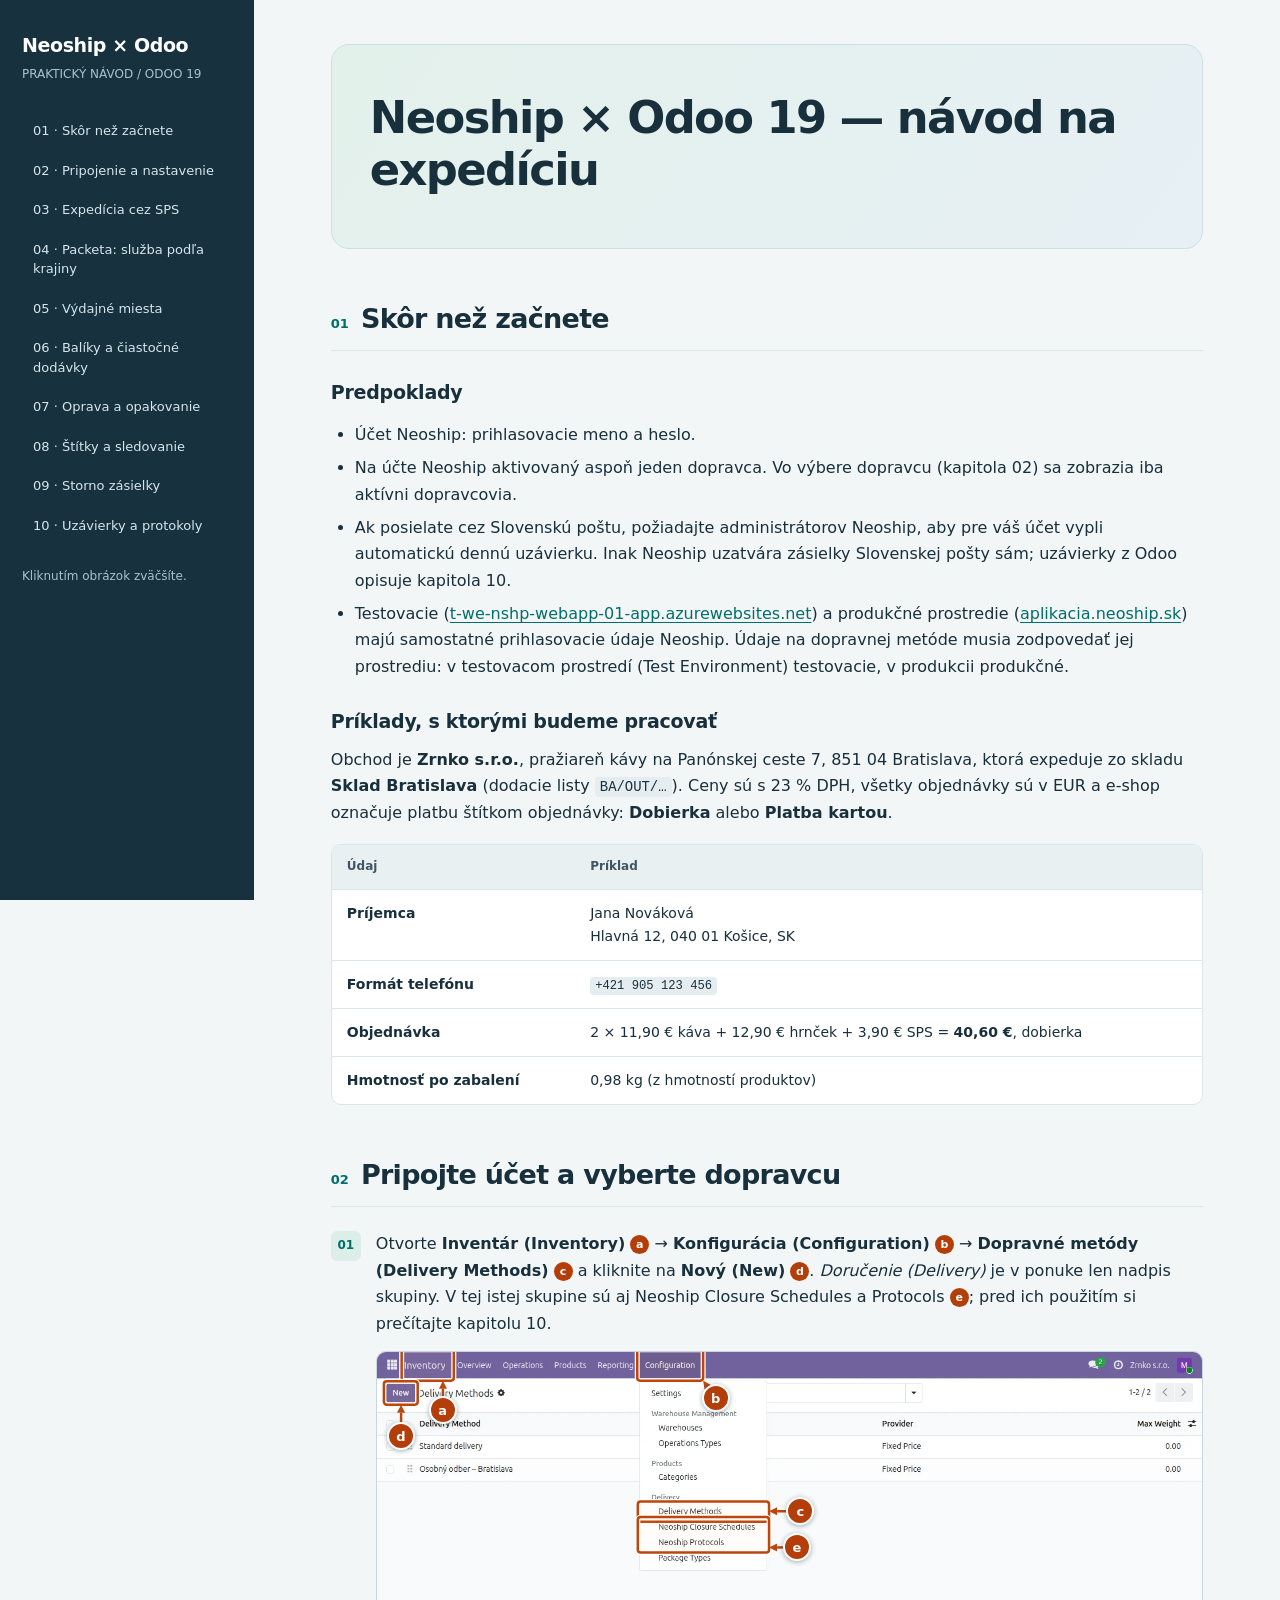
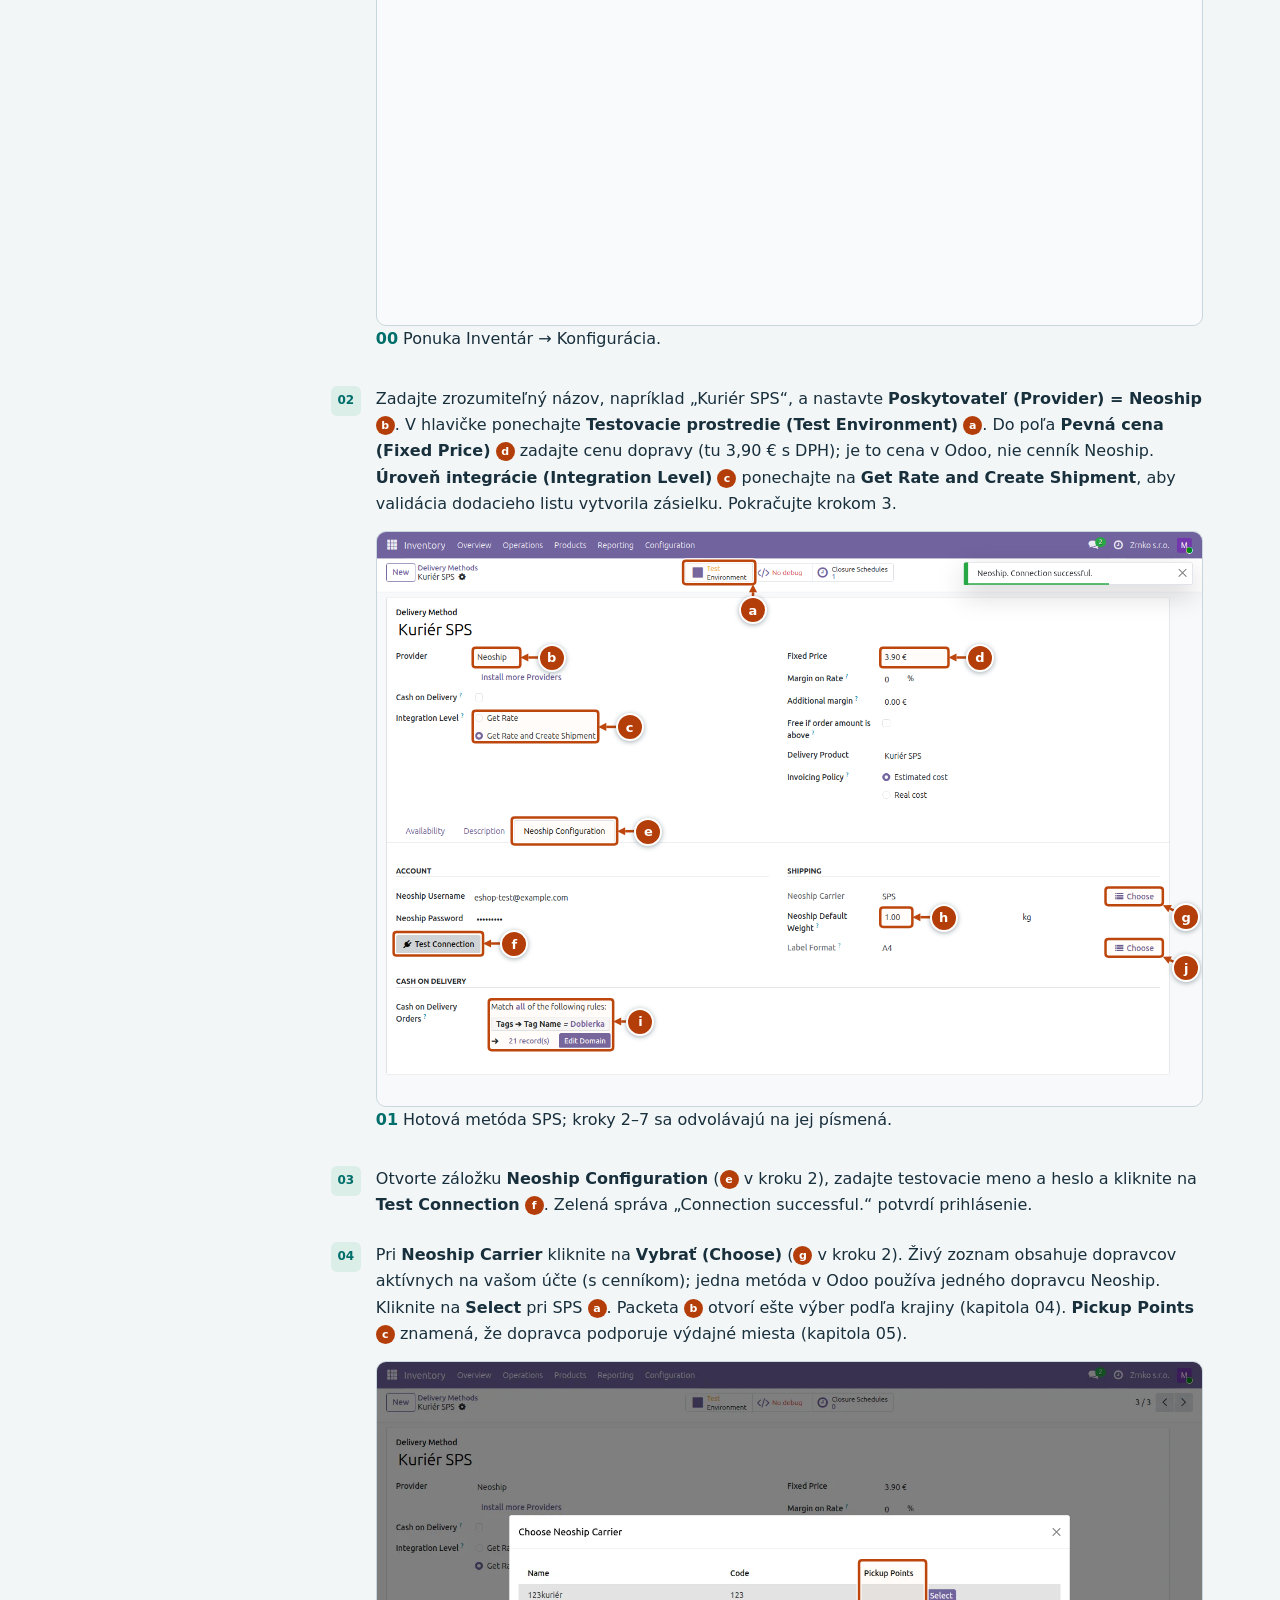
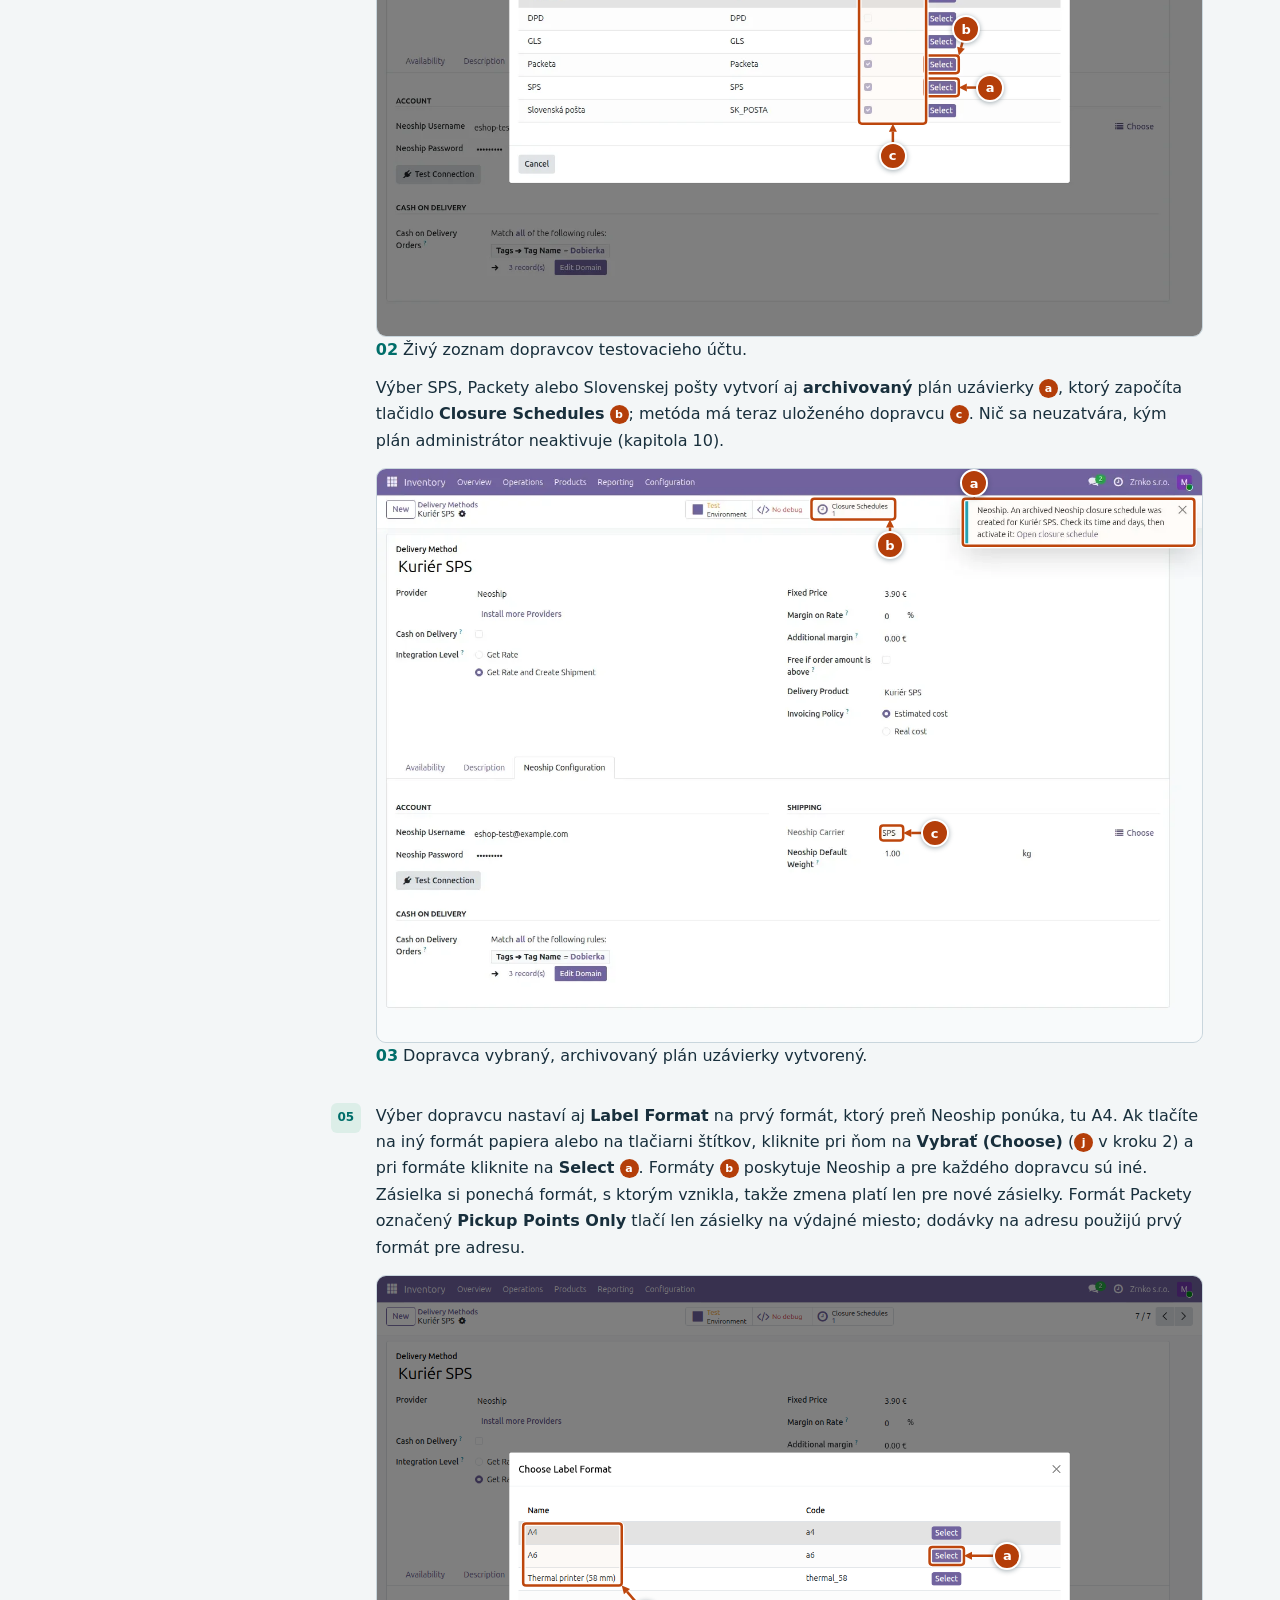
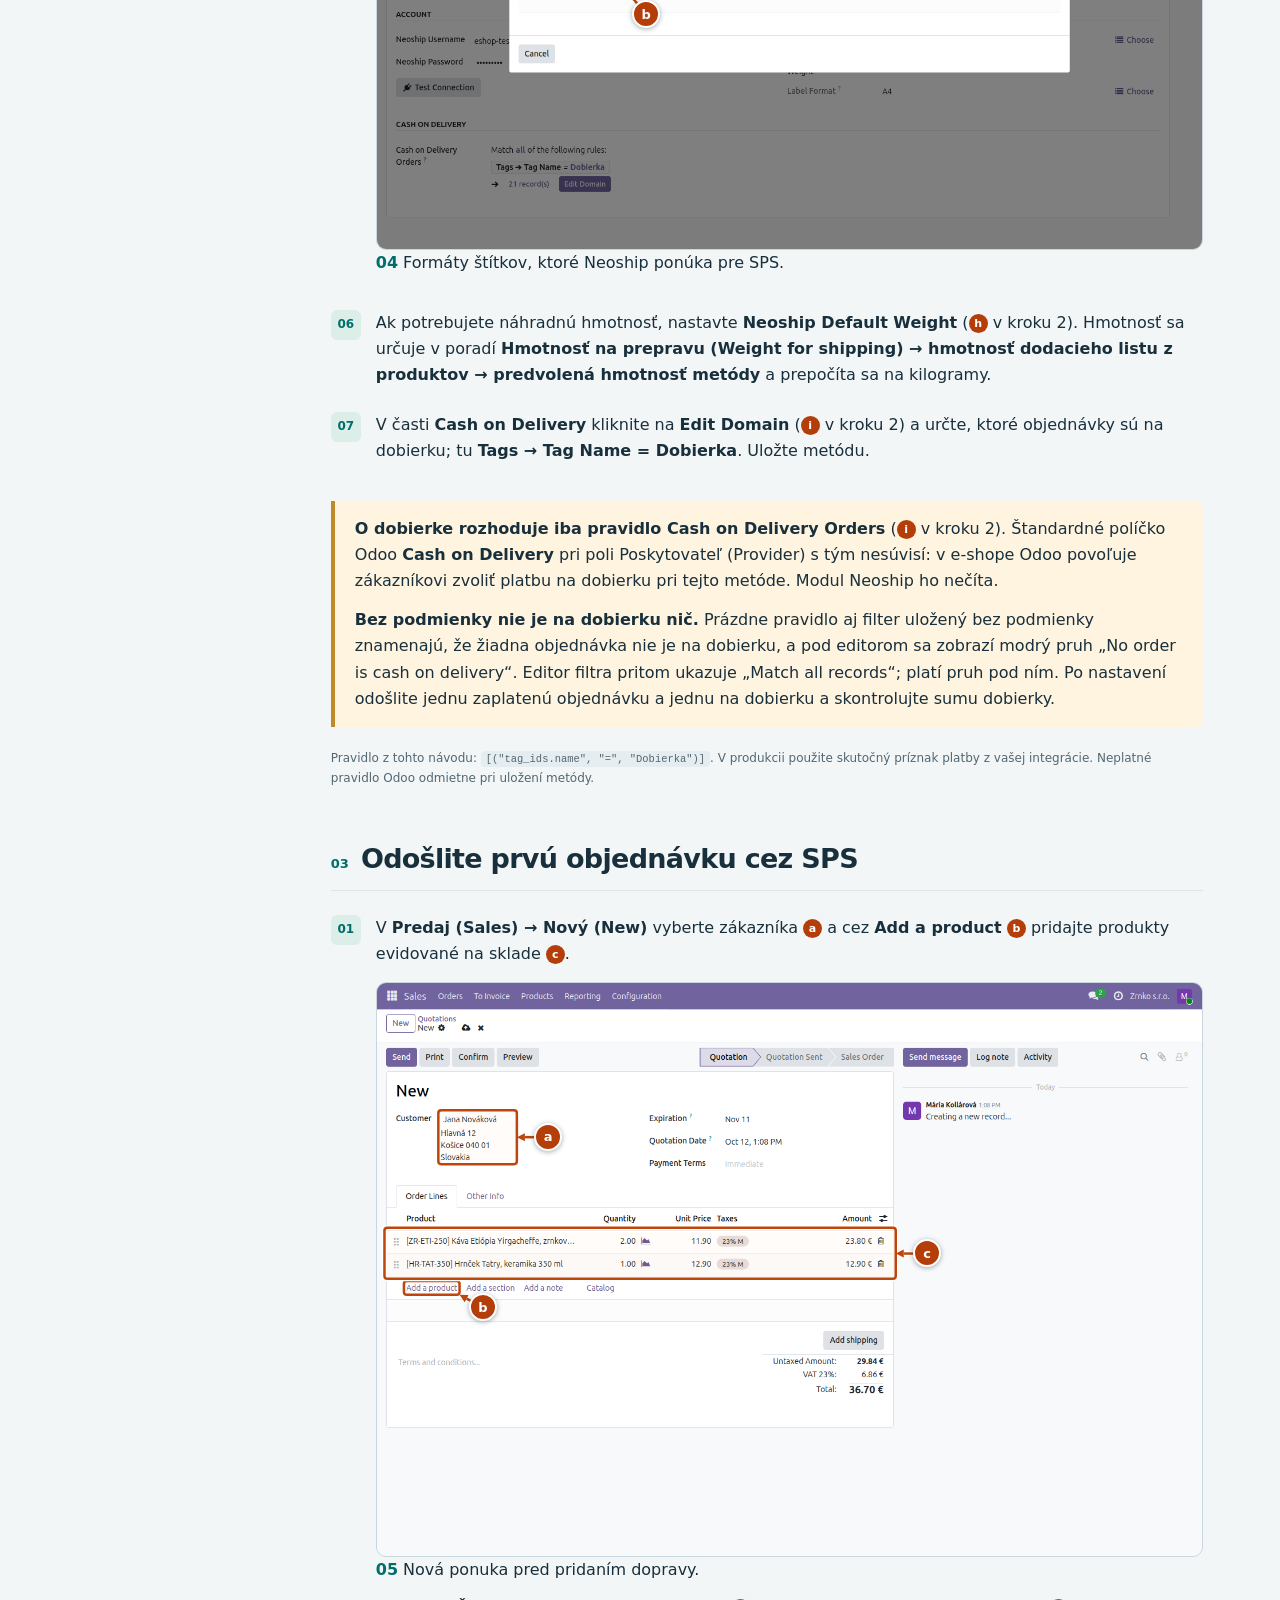
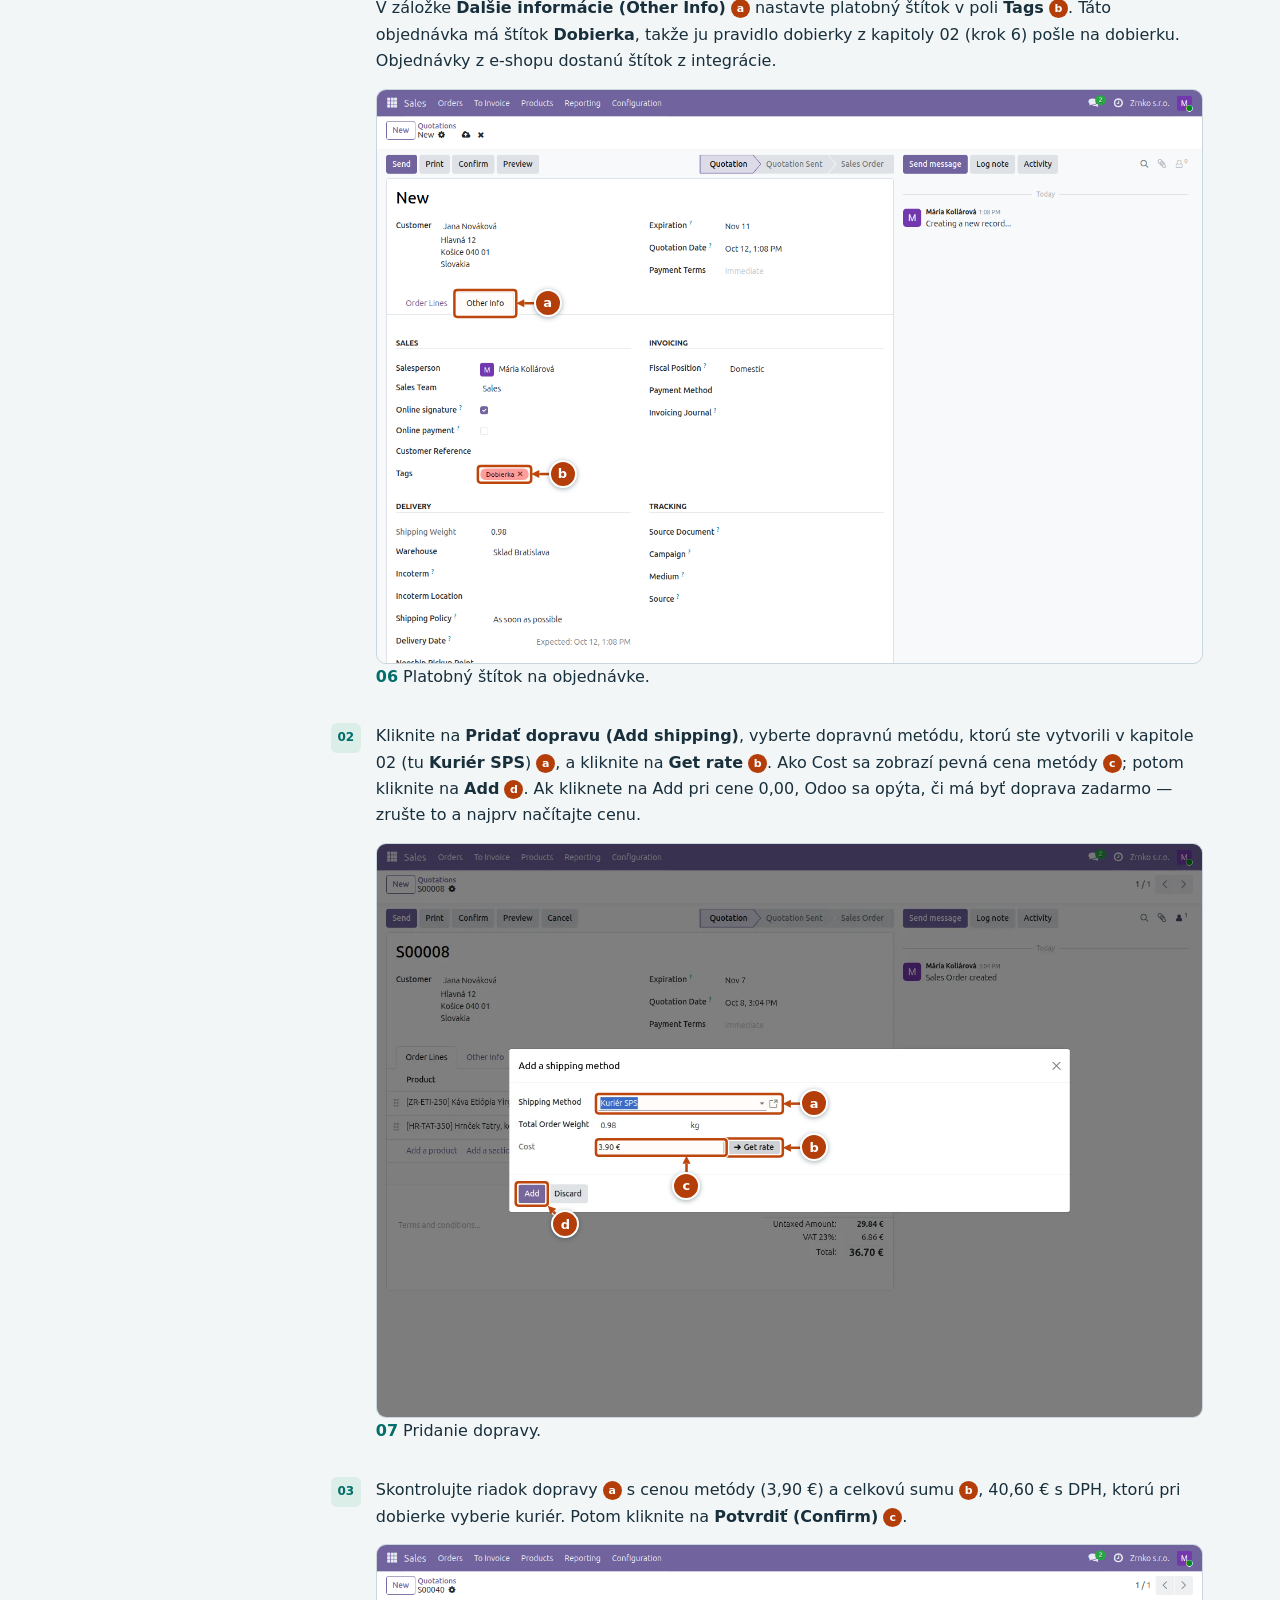
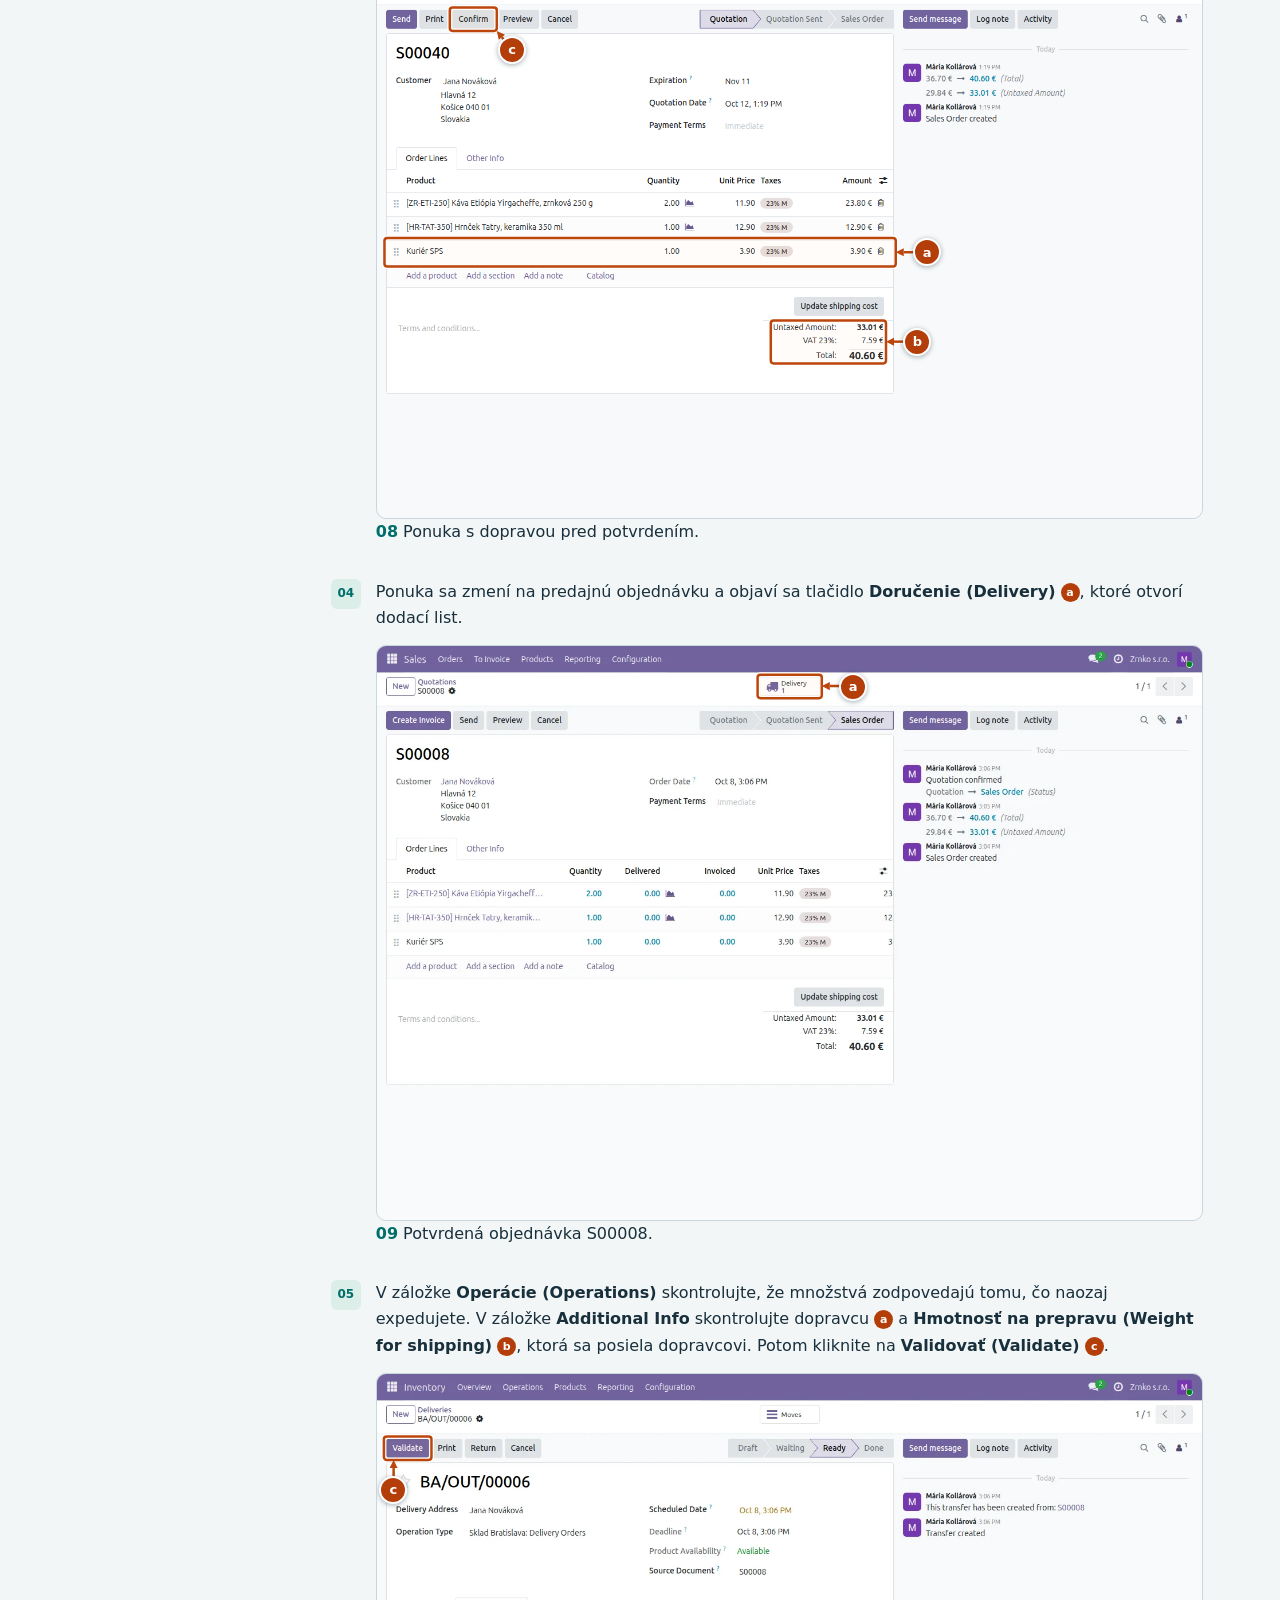
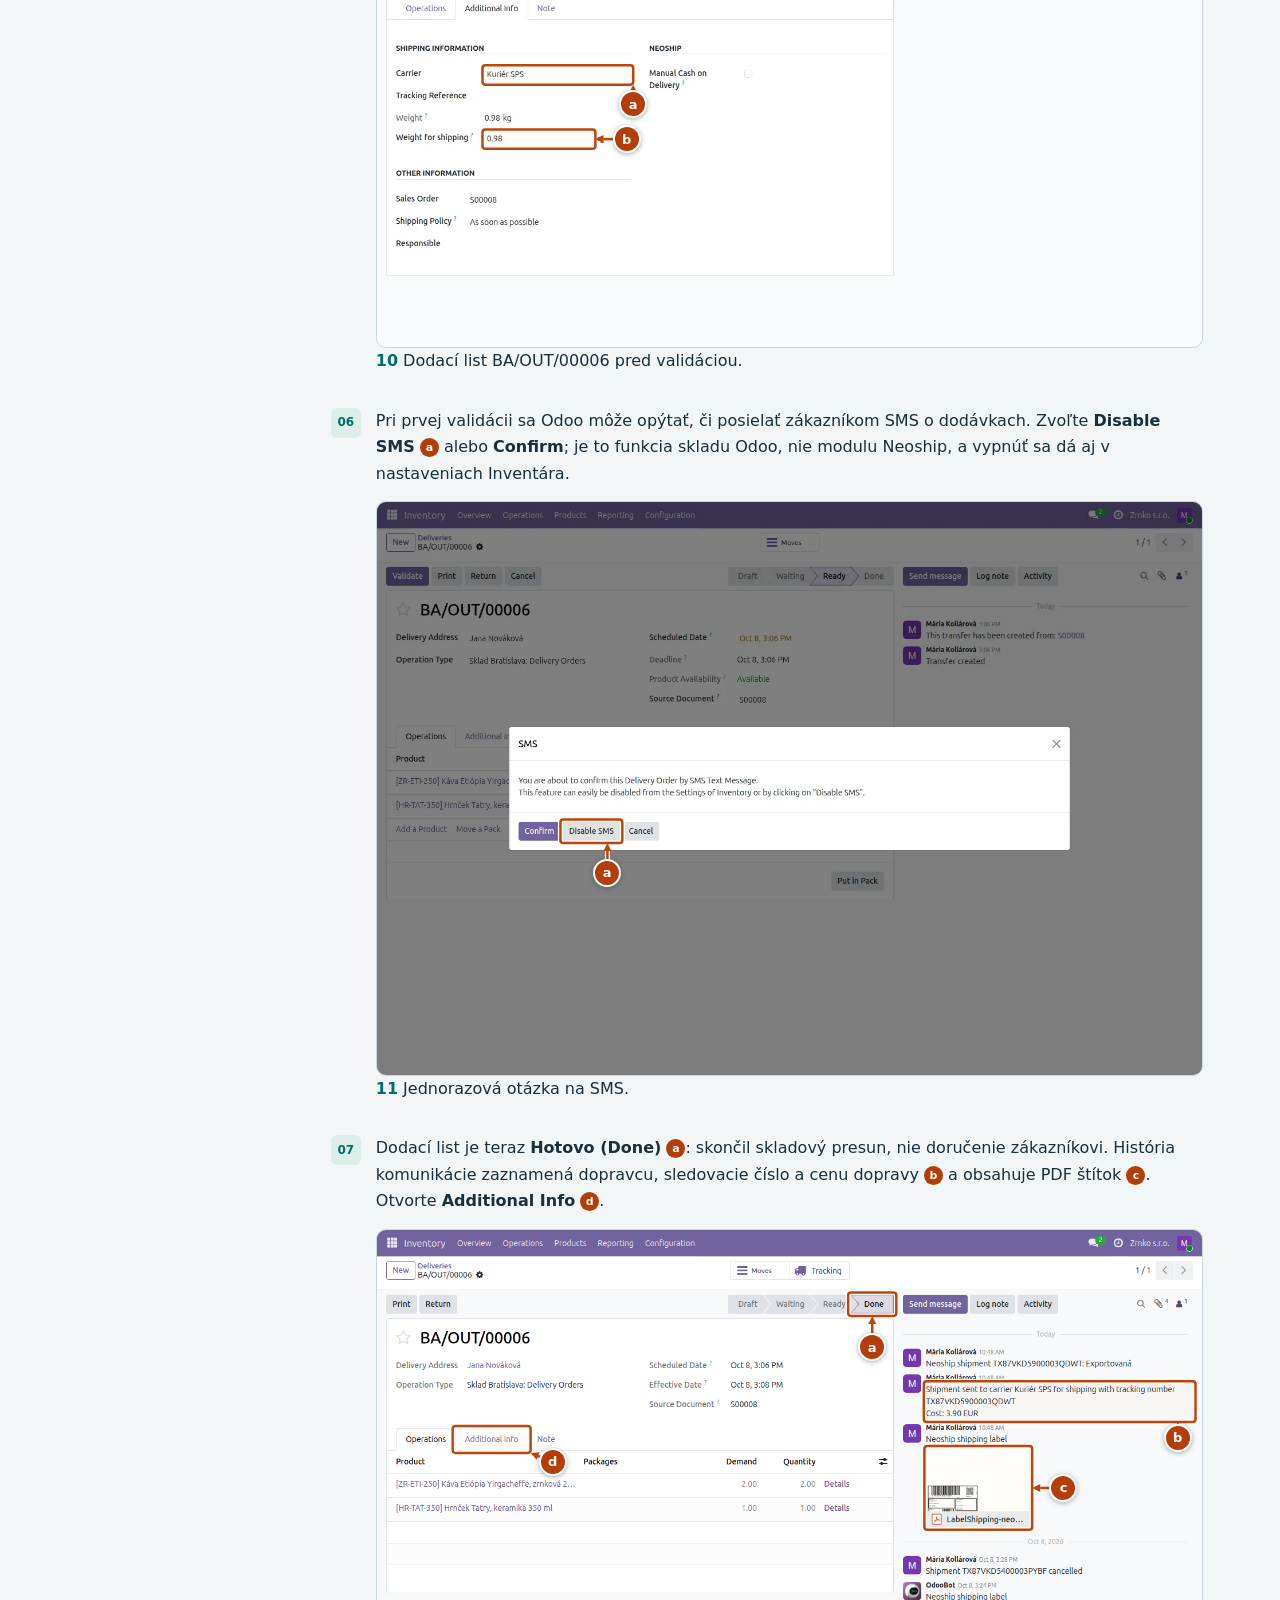
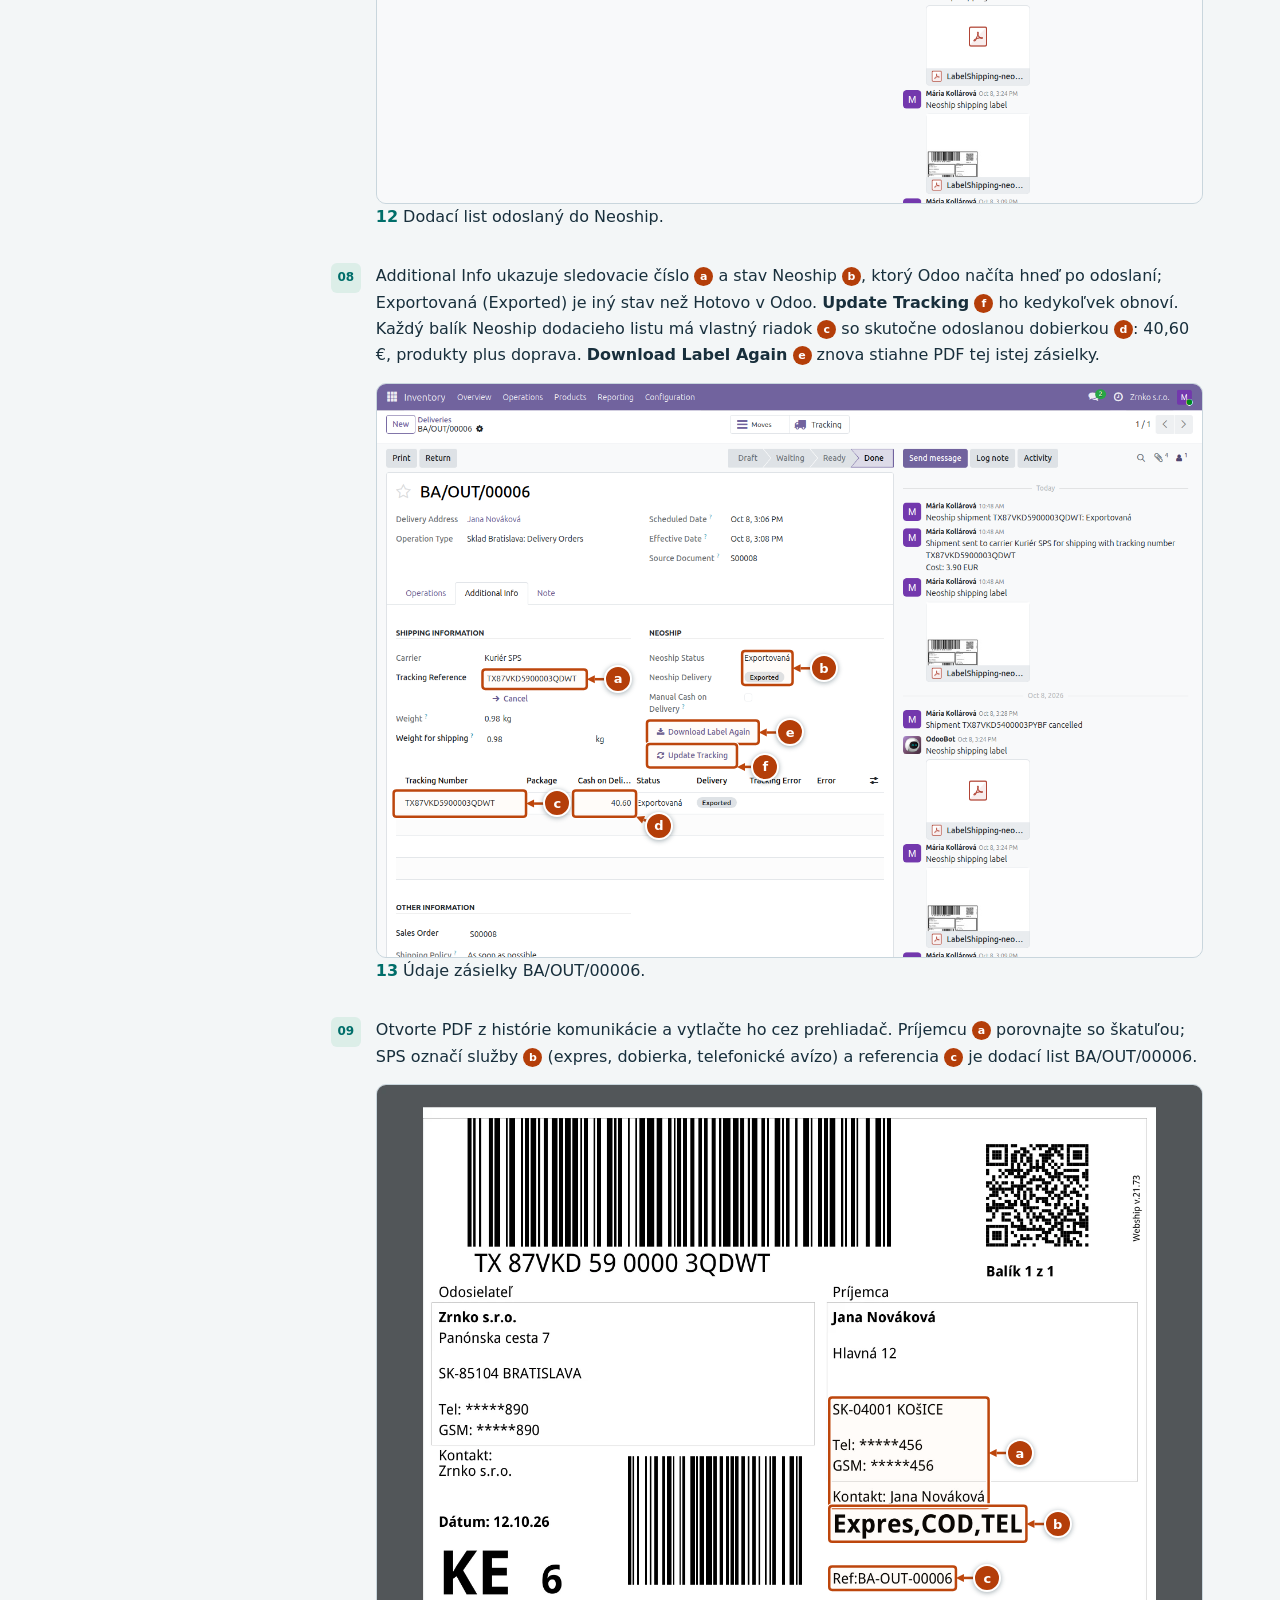
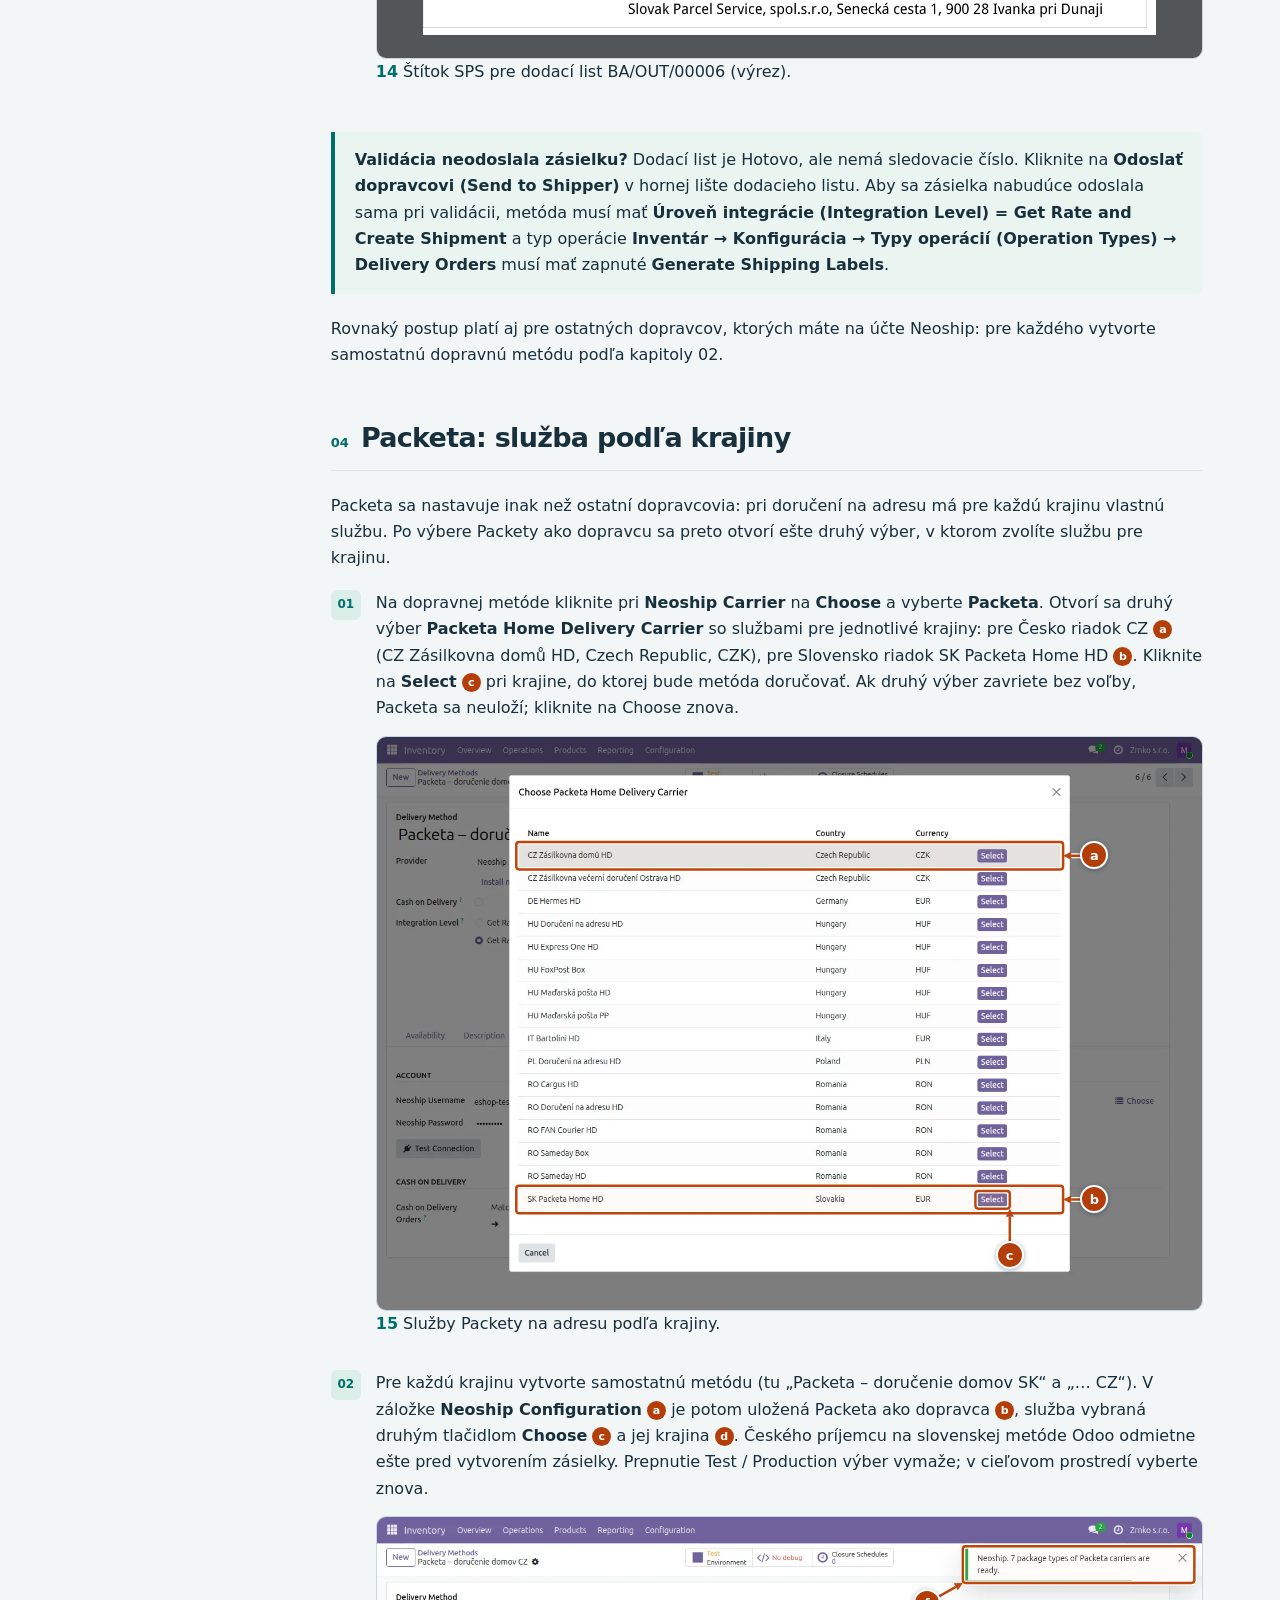
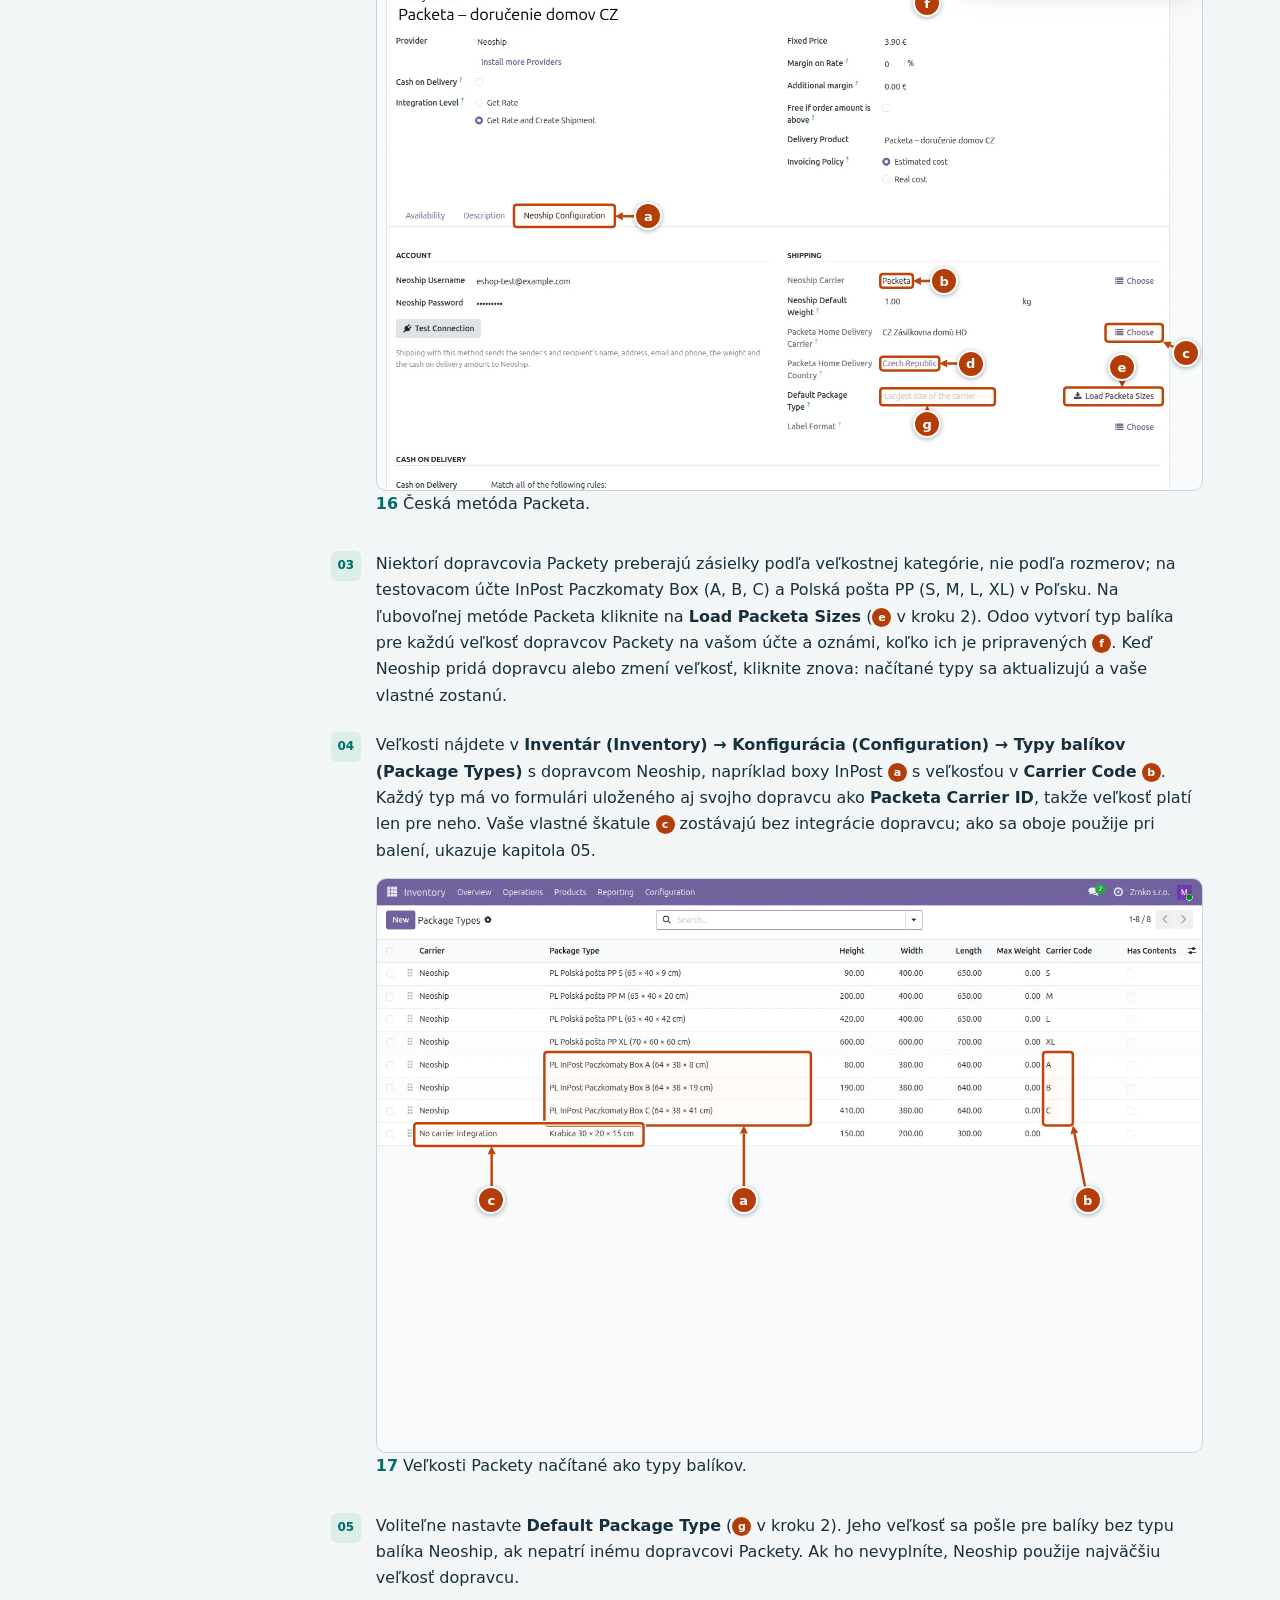
==== commit ac5b57bc: "docs: Cover Packeta sizes and pickup point carriers" ====
--- a/docs/tutorial-sk.html
+++ b/docs/tutorial-sk.html
@@ -113,7 +113,11 @@
       <li>Na dopravnej metóde kliknite pri <strong>Neoship Carrier</strong> na <strong>Choose</strong> a vyberte <strong>Packeta</strong>. Otvorí sa druhý výber <strong>Packeta Home Delivery Carrier</strong> so službami pre jednotlivé krajiny: pre Česko riadok CZ <span class="ref">a</span> (CZ Zásilkovna domů HD, Czech Republic, CZK), pre Slovensko riadok SK Packeta Home HD <span class="ref">b</span>. Kliknite na <strong>Select</strong> <span class="ref">c</span> pri krajine, do ktorej bude metóda doručovať. Ak druhý výber zavriete bez voľby, Packeta sa neuloží; kliknite na Choose znova.
         <figure><button class="shot" type="button" aria-label="Zväčšiť výber služby Packety"><img src="tutorial-assets/15-packeta-country-picker.webp" width="1440" height="1000" alt="Okno Choose Packeta Home Delivery Carrier so 16 službami podľa krajiny a meny vrátane CZ Zásilkovna domů HD a SK Packeta Home HD" loading="lazy"></button><figcaption><span class="fig-no">15</span>Služby Packety na adresu podľa krajiny.</figcaption></figure></li>
       <li>Pre každú krajinu vytvorte samostatnú metódu (tu „Packeta – doručenie domov SK“ a „… CZ“). V záložke <strong>Neoship Configuration</strong> <span class="ref">a</span> je potom uložená Packeta ako dopravca <span class="ref">b</span>, služba vybraná druhým tlačidlom <strong>Choose</strong> <span class="ref">c</span> a jej krajina <span class="ref">d</span>. Českého príjemcu na slovenskej metóde Odoo odmietne ešte pred vytvorením zásielky. Prepnutie Test / Production výber vymaže; v cieľovom prostredí vyberte znova.
-        <figure><button class="shot" type="button" aria-label="Zväčšiť českú metódu Packeta"><img src="tutorial-assets/14-packeta-cz-config.webp" width="1440" height="1000" alt="Metóda Packeta – doručenie domov CZ s dopravcom Packeta, službou CZ Zásilkovna domů HD a krajinou Czech Republic" loading="lazy"></button><figcaption><span class="fig-no">16</span>Česká metóda Packeta.</figcaption></figure></li>
+        <figure><button class="shot" type="button" aria-label="Zväčšiť českú metódu Packeta"><img src="tutorial-assets/14-packeta-cz-config.webp" width="1440" height="1000" alt="Metóda Packeta – doručenie domov CZ s dopravcom Packeta, službou CZ Zásilkovna domů HD, krajinou Czech Republic, prázdnym Default Package Type s tlačidlom Load Packeta Sizes a hlásením, že je pripravených 7 typov balíkov" loading="lazy"></button><figcaption><span class="fig-no">16</span>Česká metóda Packeta.</figcaption></figure></li>
+      <li>Niektorí dopravcovia Packety preberajú zásielky podľa veľkostnej kategórie, nie podľa rozmerov; na testovacom účte InPost Paczkomaty Box (A, B, C) a Polská pošta PP (S, M, L, XL) v Poľsku. Na ľubovoľnej metóde Packeta kliknite na <strong>Load Packeta Sizes</strong> (<span class="ref">e</span> v kroku 2). Odoo vytvorí typ balíka pre každú veľkosť dopravcov Packety na vašom účte a oznámi, koľko ich je pripravených <span class="ref">f</span>. Keď Neoship pridá dopravcu alebo zmení veľkosť, kliknite znova: načítané typy sa aktualizujú a vaše vlastné zostanú.</li>
+      <li>Veľkosti nájdete v <strong>Inventár (Inventory) → Konfigurácia (Configuration) → Typy balíkov (Package Types)</strong> s dopravcom Neoship, napríklad boxy InPost <span class="ref">a</span> s veľkosťou v <strong>Carrier Code</strong> <span class="ref">b</span>. Každý typ má vo formulári uloženého aj svojho dopravcu ako <strong>Packeta Carrier ID</strong>, takže veľkosť platí len pre neho. Vaše vlastné škatule <span class="ref">c</span> zostávajú bez integrácie dopravcu; ako sa oboje použije pri balení, ukazuje kapitola 05.
+        <figure><button class="shot" type="button" aria-label="Zväčšiť načítané veľkosti Packety"><img src="tutorial-assets/51-package-types.webp" width="1440" height="1000" alt="Zoznam Package Types: sedem typov Neoship pre Polská pošta PP S až XL a InPost Paczkomaty Box A až C s ich Carrier Code a skladová škatuľa Krabica 30 × 20 × 15 cm bez integrácie dopravcu" loading="lazy"></button><figcaption><span class="fig-no">17</span>Veľkosti Packety načítané ako typy balíkov.</figcaption></figure></li>
+      <li>Voliteľne nastavte <strong>Default Package Type</strong> (<span class="ref">g</span> v kroku 2). Jeho veľkosť sa pošle pre balíky bez typu balíka Neoship, ak nepatrí inému dopravcovi Packety. Ak ho nevyplníte, Neoship použije najväčšiu veľkosť dopravcu.</li>
     </ol>
   </section>
 
@@ -123,12 +127,21 @@
     <p><strong>ID výdajného miesta vypĺňa integrácia e-shopu.</strong> Je to štandardný identifikátor, ktorý pre svoje výdajné miesta používa každý dopravca (napríklad číslo Z-BOXu u Packety), takže ho e-shop pozná z výberu výdajného miesta v košíku. Ručne ho zadávate len pri testovaní alebo pri výnimočnej objednávke; tak to ukazujú kroky nižšie na príklade Packety.</p>
     <ol class="steps">
       <li>Nájdite výdajné miesto v zozname Neoship: <a href="https://aplikacia.neoship.sk/neoship/carriers/parcelshop/">aplikacia.neoship.sk/neoship/carriers/parcelshop/</a> (testovacie prostredie: <a href="https://t-we-nshp-webapp-01-app.azurewebsites.net/neoship/carriers/parcelshop/">t-we-nshp-webapp-01-app.azurewebsites.net/neoship/carriers/parcelshop/</a>). Identifikátor dopravcu je v <strong>externom ID</strong>; interné ID riadka nezadávajte. Pre Z-BOX Žilina, Nám. Andreja Hlinku 7B (OD Mirage) je to <code>19407</code> (interné ID 40283).</li>
-      <li>Na objednávke otvorte <strong>Ďalšie informácie (Other Info)</strong> <span class="ref">a</span> a externé ID zadajte do <strong>Neoship Pickup Point ID</strong> <span class="ref">b</span>. Kým je pole prázdne, zásielka ide na adresu zákazníka.
-        <figure><button class="shot" type="button" aria-label="Zväčšiť pole výdajného miesta na objednávke"><img src="tutorial-assets/36-pickup-point-field.webp" width="1440" height="1000" alt="Objednávka S00006, záložka Other Info so štítkom Dobierka a Neoship Pickup Point ID 19407 na konci skupiny Delivery" loading="lazy"></button><figcaption><span class="fig-no">17</span>Objednávka S00006 s výdajným miestom.</figcaption></figure></li>
+      <li>Na objednávke otvorte <strong>Ďalšie informácie (Other Info)</strong> <span class="ref">a</span> a externé ID zadajte do <strong>Neoship Pickup Point ID</strong> <span class="ref">b</span>. Kým je pole prázdne, zásielka ide na adresu zákazníka. Pri vlastných miestach Packety, ako je tento Z-BOX, zostáva <strong>Neoship Pickup Point Carrier ID</strong> <span class="ref">c</span> 0.
+        <figure><button class="shot" type="button" aria-label="Zväčšiť pole výdajného miesta na objednávke"><img src="tutorial-assets/36-pickup-point-field.webp" width="1440" height="1000" alt="Objednávka S00006, záložka Other Info so štítkom Dobierka, Neoship Pickup Point ID 19407 a Neoship Pickup Point Carrier ID 0 na konci skupiny Delivery" loading="lazy"></button><figcaption><span class="fig-no">18</span>Objednávka S00006 s výdajným miestom.</figcaption></figure></li>
       <li>Na objednávke musí byť dopravná metóda dopravcu, ktorý výdajné miesta podporuje; v príklade „Packeta – doručenie domov SK“. Objednávku potvrďte a dodací list validujte ako v kapitole 03. Kam zásielka pôjde, určuje len ID výdajného miesta, takže adresu zákazníka neprepisujte a pri Packete nezáleží na tom, pre ktorú krajinu je metóda nastavená.</li>
       <li>Na štítku je cieľom výdajné miesto <span class="ref">a</span>, smerovanie obsahuje ID 19407 <span class="ref">b</span> a dobierku <span class="ref">c</span> 94,50 € vyberie výdajné miesto (sledovacie číslo <code>Z2765212406</code>).
-        <figure><button class="shot" type="button" aria-label="Zväčšiť štítok Packety na výdajné miesto"><img src="tutorial-assets/26-packeta-pickup-label.webp" width="1440" height="1000" alt="Štítok Packety pre Luciu Vargovú na Z-BOX Žilina, Nám. Andreja Hlinku 7B, smerovanie V19407 a COD" loading="lazy"></button><figcaption><span class="fig-no">18</span>Štítok Packety pre Z-BOX Žilina.</figcaption></figure></li>
-    </ol>
+        <figure><button class="shot" type="button" aria-label="Zväčšiť štítok Packety na výdajné miesto"><img src="tutorial-assets/26-packeta-pickup-label.webp" width="1440" height="1000" alt="Štítok Packety pre Luciu Vargovú na Z-BOX Žilina, Nám. Andreja Hlinku 7B, smerovanie V19407 a COD" loading="lazy"></button><figcaption><span class="fig-no">19</span>Štítok Packety pre Z-BOX Žilina.</figcaption></figure></li>
+    </ol>
+    <h3>Výdajné miesta partnerských dopravcov</h3>
+    <p>Cez Packetu idú zásielky aj na výdajné miesta a boxy partnerských dopravcov, napríklad InPost Paczkomaty v Poľsku alebo Sameday v Bulharsku a Rumunsku. Ich ID sú kódy partnera a jeden kód môže patriť dvom miestam: <code>20376</code> je výdajné miesto Packety v Litvínove (CZ) aj Sameday Box v Sofii (BG). Objednávka preto nesie aj ID partnerského dopravcu v Packete.</p>
+    <ol class="steps">
+      <li>Integrácia e-shopu vyplní <strong>Neoship Pickup Point ID</strong> aj <strong>Neoship Pickup Point Carrier ID</strong> podľa výberu zákazníka vo widgete Packety. V príklade si Anna Kowalska z Krakova vybrala box InPost <code>KRA130M</code> na Pawia 11, dopravca <code>3060</code> (objednávka S00052, dodací list BA/OUT/00055). Bez ID dopravcu hľadá Neoship kód medzi vlastnými miestami Packety.</li>
+      <li>So zapnutými <strong>Balíkmi (Packages)</strong> (kapitola 06, krok 1) kliknite na dodacom liste na <strong>Put in Pack</strong>. <strong>Package Type</strong> <span class="ref">a</span> ponúkne len veľkosti dopravcu Packety z dodacieho listu, tu InPost Box A, B a C <span class="ref">b</span>, a vaše vlastné škatule bez integrácie dopravcu <span class="ref">c</span>. Veľkosti Polskej pošty sú skryté.
+        <figure><button class="shot" type="button" aria-label="Zväčšiť typy balíkov ponúknuté pre box InPost"><img src="tutorial-assets/52-put-in-pack.webp" width="1440" height="1000" alt="Okno Put in Pack na dodacom liste BA/OUT/00055 pre Annu Kowalsku s otvoreným Package Type: InPost Paczkomaty Box A, B, C a Krabica 30 × 20 × 15 cm" loading="lazy"></button><figcaption><span class="fig-no">20</span>Put in Pack na BA/OUT/00055 pre box InPost.</figcaption></figure></li>
+      <li>Validujte dodací list. Balík s veľkosťou InPost pošle do Neoshipu túto veľkosť. Balík vo vlastnej škatuli alebo dodací list bez balíkov pošle veľkosť z Default Package Type metódy (kapitola 04), ak je to veľkosť InPost; inak Neoship použije najväčšiu veľkosť InPost. Balík s veľkosťou iného dopravcu Packety Odoo odmietne ešte pred odoslaním do Neoshipu.</li>
+    </ol>
+    <p class="evidence">Bez ID dopravcu určí dopravcu v Neoshipe výdajné miesto, preto Put in Pack ponúkne všetky veľkosti Packety a veľkosť skontroluje Neoship pri vytvorení zásielky.</p>
   </section>
   <section id="packages-cod">
     <div class="section-head"><span class="number">06</span><h2>Viac škatúľ a čiastočné dodávky</h2></div>
@@ -137,11 +150,11 @@
       <li>V <strong>Inventár (Inventory) → Konfigurácia (Configuration) → Nastavenia (Settings)</strong> zapnite <strong>Balíky (Packages)</strong>. Stačí to urobiť raz.</li>
       <li>Vytvorte a potvrďte objednávku s dopravou Neoship ako v kapitole 03 (kroky 1–4) a otvorte jej dodací list. Zatiaľ ho nevalidujte.</li>
       <li>V záložke <strong>Operácie (Operations)</strong> kliknite na riadku na <strong>Details</strong> <span class="ref">a</span> a nastavte <strong>Destination Package</strong>: napíšte nový názov, napr. „Krabica 1/2“, a vytvorte ho. Každá vonkajšia škatuľa <span class="ref">b</span> je jeden balík Neoship; škatuľa vložená v inej škatuli ďalší nepridá. Do škatúľ dajte buď všetky produkty, alebo žiadny: dodací list, kde je časť tovaru v škatuliach a časť voľne, Odoo odmietne. <strong>Packages</strong> <span class="ref">c</span> zobrazí škatule dodacieho listu.
-        <figure><button class="shot" type="button" aria-label="Zväčšiť dodací list s dvoma škatuľami"><img src="tutorial-assets/39-two-boxes.webp" width="1440" height="1000" alt="Dodací list BA/OUT/00011 s mlynčekom v Krabica 1/2 a darčekovou sadou v Krabica 2/2, odkazy Details a tlačidlo Packages" loading="lazy"></button><figcaption><span class="fig-no">19</span>Dva produkty v dvoch škatuliach (objednávka S00012, SPS, zaplatené kartou).</figcaption></figure></li>
+        <figure><button class="shot" type="button" aria-label="Zväčšiť dodací list s dvoma škatuľami"><img src="tutorial-assets/39-two-boxes.webp" width="1440" height="1000" alt="Dodací list BA/OUT/00011 s mlynčekom v Krabica 1/2 a darčekovou sadou v Krabica 2/2, odkazy Details a tlačidlo Packages" loading="lazy"></button><figcaption><span class="fig-no">21</span>Dva produkty v dvoch škatuliach (objednávka S00012, SPS, zaplatené kartou).</figcaption></figure></li>
       <li>Validujte dodací list a vytlačte <strong>všetky</strong> štítky z PDF a na každú škatuľu nalepte jeden: balík 1 z 2 <span class="ref">a</span> a balík 2 z 2 <span class="ref">b</span>, každý s vlastným sledovacím číslom. Sledovacie číslo dodacieho listu obsahuje všetky čísla oddelené čiarkou.
-        <figure><button class="shot" type="button" aria-label="Zväčšiť PDF SPS s dvoma štítkami"><img src="tutorial-assets/29-two-box-label.webp" width="1440" height="1000" alt="PDF SPS s dvoma štítkami pre Zuzanu Horváthovú, hore Balík 2 z 2 a dole Balík 1 z 2, každý s vlastným sledovacím číslom" loading="lazy"></button><figcaption><span class="fig-no">20</span>Dva štítky SPS v jednom PDF.</figcaption></figure></li>
+        <figure><button class="shot" type="button" aria-label="Zväčšiť PDF SPS s dvoma štítkami"><img src="tutorial-assets/29-two-box-label.webp" width="1440" height="1000" alt="PDF SPS s dvoma štítkami pre Zuzanu Horváthovú, hore Balík 2 z 2 a dole Balík 1 z 2, každý s vlastným sledovacím číslom" loading="lazy"></button><figcaption><span class="fig-no">22</span>Dva štítky SPS v jednom PDF.</figcaption></figure></li>
       <li>Jednotlivú škatuľu otvoríte tlačidlom <strong>Packages</strong> na dodacom liste: ukazuje vlastný balík so sledovacím číslom <span class="ref">a</span>, referenciou s príponou _2 pre druhú škatuľu <span class="ref">b</span> a stavom <span class="ref">c</span>. Dodací list ukazuje súhrnný stav.
-        <figure><button class="shot" type="button" aria-label="Zväčšiť formulár balíka"><img src="tutorial-assets/41-package-tracking.webp" width="1440" height="1000" alt="Balík Krabica 2/2 s jeho balíkom Neoship: dodací list BA/OUT/00015, sledovacie číslo Z2093152254, referencia BA-OUT-00015-2 a stav Exported" loading="lazy"></button><figcaption><span class="fig-no">21</span>Škatuľa pre Packetu s vlastnou zásielkou.</figcaption></figure></li>
+        <figure><button class="shot" type="button" aria-label="Zväčšiť formulár balíka"><img src="tutorial-assets/41-package-tracking.webp" width="1440" height="1000" alt="Balík Krabica 2/2 s jeho balíkom Neoship: dodací list BA/OUT/00015, sledovacie číslo Z2093152254, referencia BA-OUT-00015-2 a stav Exported" loading="lazy"></button><figcaption><span class="fig-no">23</span>Škatuľa pre Packetu s vlastnou zásielkou.</figcaption></figure></li>
     </ol>
     <p class="evidence">Storno hlavného balíka SPS stornuje aj ďalšie kusy; pri Packete sa stornuje zásielka každej škatule.</p>
     <h3>Dve dodávky z jednej objednávky na dobierku</h3>
@@ -150,29 +163,29 @@
       <li>Validujte prvú čiastočnú dodávku a zvoľte <strong>Create Backorder</strong>. BA/OUT/00013 vyberie tri balíčky a riadok dopravy: 3 × 34,90 € + 3,90 € = <strong>108,60 €</strong>.</li>
       <li>Keď je zvyšok pripravený, validujte nedodaný zvyšok. BA/OUT/00014 objednávku dokončí a vyberie zvyšok sumy objednávky: <strong>104,70 €</strong>. Obe dodávky spolu vyberú presne 213,30 €.</li>
       <li>Sumy skontrolujete tlačidlom <strong>Neoship</strong> na objednávke: jeden balík na každú dodávku <span class="ref">c</span>, prvá dodávka <span class="ref">a</span> a nedodaný zvyšok <span class="ref">b</span>.
-        <figure><button class="shot" type="button" aria-label="Zväčšiť rozdelenie dobierky pri čiastočnej dodávke"><img src="tutorial-assets/21-partial-cod.webp" width="1440" height="1000" alt="Balíky Neoship objednávky S00014: BA/OUT/00014 s dobierkou 104.70 a BA/OUT/00013 s dobierkou 108.60, oba Exported" loading="lazy"></button><figcaption><span class="fig-no">22</span>Balíky Neoship objednávky S00014.</figcaption></figure></li>
+        <figure><button class="shot" type="button" aria-label="Zväčšiť rozdelenie dobierky pri čiastočnej dodávke"><img src="tutorial-assets/21-partial-cod.webp" width="1440" height="1000" alt="Balíky Neoship objednávky S00014: BA/OUT/00014 s dobierkou 104.70 a BA/OUT/00013 s dobierkou 108.60, oba Exported" loading="lazy"></button><figcaption><span class="fig-no">24</span>Balíky Neoship objednávky S00014.</figcaption></figure></li>
     </ol>
     <p>Opätovné odoslanie toho istého dodacieho listu (po oprave alebo stornovanej zásielke) vypočíta rovnakú sumu. Odpočítavajú sa iba validované dodávky, takže nedodaný zvyšok, ktorý ešte čaká v sklade, sumu aktuálnej dodávky nezmení.</p>
     <h3>Ručná suma</h3>
     <p>Ak zákazník časť zaplatil vopred alebo ste sa dohodli na inom rozdelení, pred odoslaním (alebo po storne zásielky, kapitola 09) otvorte <strong>Additional Info</strong> <span class="ref">a</span>, zaškrtnite <strong>Manual Cash on Delivery</strong> <span class="ref">b</span> a zadajte sumu <span class="ref">c</span>; <strong>0,00</strong> odošle dodávku bez dobierky. Ručná suma nesmie byť záporná, po vytvorení zásielky sa už nedá meniť a platí iba pre tento dodací list: ostatné dodávky od neho aj tak odpočítajú jeho vypočítanú časť.</p>
-    <figure><button class="shot" type="button" aria-label="Zväčšiť ručnú dobierku"><img src="tutorial-assets/22-manual-cod.webp" width="1440" height="1000" alt="Dodací list BA/OUT/00014, Additional Info so zaškrtnutým Manual Cash on Delivery a sumou Cash on Delivery Amount 0.00" loading="lazy"></button><figcaption><span class="fig-no">23</span>BA/OUT/00014 po storne zásielky so 104,70 €: Send to Shipper ju teraz odošle bez dobierky.</figcaption></figure>
+    <figure><button class="shot" type="button" aria-label="Zväčšiť ručnú dobierku"><img src="tutorial-assets/22-manual-cod.webp" width="1440" height="1000" alt="Dodací list BA/OUT/00014, Additional Info so zaškrtnutým Manual Cash on Delivery a sumou Cash on Delivery Amount 0.00" loading="lazy"></button><figcaption><span class="fig-no">25</span>BA/OUT/00014 po storne zásielky so 104,70 €: Send to Shipper ju teraz odošle bez dobierky.</figcaption></figure>
     <h3>Prípady, ktoré sa oplatí poznať</h3>
     <p>Tri situácie z bežnej praxe e-shopu.</p>
     <h4>Najprv osobný odber, zvyšok kuriérom</h4>
     <p>Zuzana Horváthová objednala štyri 1 kg balíčky s dopravou SPS, dobierka 143,50 € (objednávka S00019). Dva balíčky si vyzdvihla na predajni: na BA/OUT/00019 sme pred validáciou zmenili dopravcu na <strong>Osobný odber – Bratislava</strong> a na nedodanom zvyšku BA/OUT/00022 späť na <strong>Kuriér SPS</strong>.</p>
     <p>Nedodaný zvyšok <span class="ref">a</span> ide kuriérom <strong>Kuriér SPS</strong> <span class="ref">b</span> a vyberie iba svoje dva balíčky, <strong>69,80 €</strong> <span class="ref">c</span>. Riadok dopravy patrí <strong>prvej validovanej dodávke</strong> bez ohľadu na jej dopravcu, takže sa mal zaplatiť pri osobnom odbere spolu s prvými dvoma balíčkami (73,70 €). Ak má dopravu vybrať kuriér, zadajte jeho sumu ručne.</p>
-    <figure><button class="shot" type="button" aria-label="Zväčšiť dodávku kuriérom po osobnom odbere"><img src="tutorial-assets/42-pickup-then-courier.webp" width="1440" height="1000" alt="Nedodaný zvyšok BA/OUT/00022 k BA/OUT/00019, dopravca Kuriér SPS, riadok balíka s dobierkou 69.80" loading="lazy"></button><figcaption><span class="fig-no">24</span>Dodávka kuriérom BA/OUT/00022 po osobnom odbere.</figcaption></figure>
+    <figure><button class="shot" type="button" aria-label="Zväčšiť dodávku kuriérom po osobnom odbere"><img src="tutorial-assets/42-pickup-then-courier.webp" width="1440" height="1000" alt="Nedodaný zvyšok BA/OUT/00022 k BA/OUT/00019, dopravca Kuriér SPS, riadok balíka s dobierkou 69.80" loading="lazy"></button><figcaption><span class="fig-no">26</span>Dodávka kuriérom BA/OUT/00022 po osobnom odbere.</figcaption></figure>
     <h4>Sada (kit) dodaná po častiach</h4>
     <p>Darčeková sada Ráno (22,90 €) je kit: kusovník typu <em>Kit</em> s 1 × Káva Etiópia 250 g a 1 × Hrnček Tatry. Jana Nováková objednala dve sady s dopravou SPS, dobierka 49,70 € (objednávka S00020). Dodací list obsahuje komponenty <span class="ref">a</span>, nie sadu, a pripravený bol iba jeden hrnček <span class="ref">b</span>: prvá dodávka obsahuje jednu celú sadu a jednu kávu navyše.</p>
-    <figure><button class="shot" type="button" aria-label="Zväčšiť komponenty sady na dodacom liste"><img src="tutorial-assets/43-kit-components.webp" width="1440" height="1000" alt="Dodací list BA/OUT/00020 s komponentmi sady: Káva Etiópia požadované 2, množstvo 2, Hrnček Tatry požadované 2, množstvo 1" loading="lazy"></button><figcaption><span class="fig-no">25</span>Komponenty sady na BA/OUT/00020.</figcaption></figure>
+    <figure><button class="shot" type="button" aria-label="Zväčšiť komponenty sady na dodacom liste"><img src="tutorial-assets/43-kit-components.webp" width="1440" height="1000" alt="Dodací list BA/OUT/00020 s komponentmi sady: Káva Etiópia požadované 2, množstvo 2, Hrnček Tatry požadované 2, množstvo 1" loading="lazy"></button><figcaption><span class="fig-no">27</span>Komponenty sady na BA/OUT/00020.</figcaption></figure>
     <p>Dobierka počíta iba <strong>celé sady</strong>: prvá dodávka <span class="ref">a</span> vyberie jednu sadu a dopravu, 26,80 €; nedodaný zvyšok <span class="ref">b</span> dokončí druhú sadu a vyberie 22,90 €, čím sa zaplatí aj káva navyše. Spolu 49,70 €.</p>
-    <figure><button class="shot" type="button" aria-label="Zväčšiť rozdelenie dobierky pri sade"><img src="tutorial-assets/44-kit-cod.webp" width="1440" height="1000" alt="Balíky Neoship objednávky S00020: BA/OUT/00023 s dobierkou 22.90 a BA/OUT/00020 s dobierkou 26.80" loading="lazy"></button><figcaption><span class="fig-no">26</span>Balíky Neoship objednávky so sadou S00020.</figcaption></figure>
+    <figure><button class="shot" type="button" aria-label="Zväčšiť rozdelenie dobierky pri sade"><img src="tutorial-assets/44-kit-cod.webp" width="1440" height="1000" alt="Balíky Neoship objednávky S00020: BA/OUT/00023 s dobierkou 22.90 a BA/OUT/00020 s dobierkou 26.80" loading="lazy"></button><figcaption><span class="fig-no">28</span>Balíky Neoship objednávky so sadou S00020.</figcaption></figure>
     <p class="evidence">Sady vyžadujú Výrobu a Predaj; prepojovací modul <em>Neoship Shipping - Kits</em> sa s nimi nainštaluje automaticky. Bez neho Odoo dobierku sady dodanej ako komponenty nevypočíta a vyžiada ručnú sumu.</p>
     <h4>Zľava väčšia než prvá dodávka</h4>
     <p>Tomáš Šimko objednal tri hrnčeky s dopravou SPS a dostal pevnú zľavu 20 € cez tlačidlo <strong>Discount</strong> na objednávke <span class="ref">a</span>: dobierka 22,60 € <span class="ref">b</span> (objednávka S00021). Zľava je rovnako ako doprava riadok služby, takže patrí prvej dodávke. Prvá dodávka obsahovala jeden hrnček: 12,90 € + 3,90 € − 20,00 € = −3,20 €.</p>
-    <figure><button class="shot" type="button" aria-label="Zväčšiť objednávku so zľavou"><img src="tutorial-assets/45-discount-order.webp" width="1440" height="1000" alt="Objednávka S00021: 3 × Hrnček Tatry, Kuriér SPS 3.90, Discount −20.00, spolu 22.60" loading="lazy"></button><figcaption><span class="fig-no">27</span>Objednávka S00021 s riadkom zľavy.</figcaption></figure>
+    <figure><button class="shot" type="button" aria-label="Zväčšiť objednávku so zľavou"><img src="tutorial-assets/45-discount-order.webp" width="1440" height="1000" alt="Objednávka S00021: 3 × Hrnček Tatry, Kuriér SPS 3.90, Discount −20.00, spolu 22.60" loading="lazy"></button><figcaption><span class="fig-no">29</span>Objednávka S00021 s riadkom zľavy.</figcaption></figure>
     <p>Balík nemôže vybrať zápornú sumu: prvá dodávka <span class="ref">a</span> odíde <strong>bez dobierky</strong> a 3,20 € sa odpočíta od ďalšej dodávky <span class="ref">b</span>, ktorá vyberie 25,80 € − 3,20 € = <strong>22,60 €</strong>, presne sumu objednávky. Nič netreba zadávať ručne. Ručnú sumu Odoo vyžiada iba vtedy, keď by bola záporná dodávka, ktorá objednávku dokončuje, teda keď zľavy prevyšujú všetko, čo ešte treba vybrať.</p>
-    <figure><button class="shot" type="button" aria-label="Zväčšiť rozdelenie dobierky pri zľave"><img src="tutorial-assets/46-discount-cod.webp" width="1440" height="1000" alt="Balíky Neoship objednávky S00021: BA/OUT/00025 s dobierkou 22.60 a BA/OUT/00021 s dobierkou 0.00" loading="lazy"></button><figcaption><span class="fig-no">28</span>Balíky Neoship objednávky so zľavou S00021.</figcaption></figure>
+    <figure><button class="shot" type="button" aria-label="Zväčšiť rozdelenie dobierky pri zľave"><img src="tutorial-assets/46-discount-cod.webp" width="1440" height="1000" alt="Balíky Neoship objednávky S00021: BA/OUT/00025 s dobierkou 22.60 a BA/OUT/00021 s dobierkou 0.00" loading="lazy"></button><figcaption><span class="fig-no">30</span>Balíky Neoship objednávky so zľavou S00021.</figcaption></figure>
   </section>
 
   <section id="errors">
@@ -182,7 +195,7 @@
       <thead><tr><th scope="col">Príklad</th><th scope="col">Čo urobiť</th></tr></thead>
       <tbody>
         <tr><td>Chýba PSČ, e-mail alebo telefón</td><td>Doplňte kontakt. Odoo vypíše chýbajúce polia (napr. „Recipient … is missing: ZIP, email, phone“) ešte pred volaním Neoship.</td></tr>
-        <tr><td>Škatuľa pre Packetu nad 15 kg alebo bez kladnej hmotnosti</td><td>Rozdeľte tovar do škatúľ s najviac 15 kg alebo opravte <strong>Weight for shipping</strong>. Odoo kontroluje <code>0 &lt; hmotnosť ≤ 15</code> pre každú škatuľu pred volaním Neoship.</td></tr>
+        <tr><td>Škatuľa pre Packetu nad 15 kg alebo bez kladnej hmotnosti</td><td>Rozdeľte tovar do škatúľ s najviac 15 kg alebo opravte <strong>Weight for shipping</strong>. Neoship kontroluje každú škatuľu podľa limitu hmotnosti dopravcu a odmietne celú dodávku, takže sa nič nevytvorí.</td></tr>
         <tr><td>Časť produktov v škatuliach, časť voľne</td><td>Dajte do škatúľ všetky produkty, alebo žiadny.</td></tr>
         <tr><td>Český príjemca na SK metóde Packety na adresu</td><td>Vyberte CZ metódu. Skutočnú krajinu príjemcu nemeňte len preto, aby požiadavka prešla.</td></tr>
         <tr><td>Dobierka dodávky, ktorá objednávku dokončuje, by vyšla záporná, lebo zľavy prevyšujú zvyšok objednávky</td><td>Na dodacom liste zapnite <strong>Manual Cash on Delivery</strong> a zadajte sumu, ktorá sa má vybrať.</td></tr>
@@ -194,12 +207,12 @@
     </table></div>
     <h3>Príklad: škatuľa pre Packetu nad 15 kg</h3>
     <ol class="steps">
-      <li>Pätnásť 1 kg balíčkov váži po zabalení 15,75 kg. Validácia zastaví ešte pred volaním Neoship <span class="ref">a</span>; kliknite na <strong>Close</strong> <span class="ref">b</span>.
-        <figure><button class="shot" type="button" aria-label="Zväčšiť chybu hmotnosti Packety"><img src="tutorial-assets/27-overweight-error.webp" width="1440" height="1000" alt="Invalid Operation: Packeta needs a weight between 0 and 15.0 kg, transfer BA/OUT/00016 has 15.75 kg" loading="lazy"></button><figcaption><span class="fig-no">29</span>Limit hmotnosti Packety na BA/OUT/00016.</figcaption></figure></li>
+      <li>Pätnásť 1 kg balíčkov váži po zabalení 15,75 kg. Neoship hmotnosť odmietne a nič nevytvorí <span class="ref">a</span>; kliknite na <strong>Close</strong> <span class="ref">b</span>.
+        <figure><button class="shot" type="button" aria-label="Zväčšiť chybu hmotnosti Packety"><img src="tutorial-assets/27-overweight-error.webp" width="1440" height="1000" alt="Invalid Operation: Neoship rejected the shipment data: Weight: Táto hodnota by mala byť medzi 0.001 a 15." loading="lazy"></button><figcaption><span class="fig-no">31</span>Limit hmotnosti Packety na BA/OUT/00051.</figcaption></figure></li>
       <li>Rozdeľte tovar do škatúľ s najviac 15 kg: v Details riadku kávy dajte 8 balíčkov do Krabica 1/2 <span class="ref">a</span> a pridajte riadok so zvyšnými 7 balíčkami v Krabica 2/2 <span class="ref">b</span>. V Odoo 19 sa <strong>Add a line</strong> najprv opýta na skladové miesto (BA/Stock). Uložte <span class="ref">c</span> a validujte ten istý dodací list znova: odišiel ako dve zásielky Packety s 8,40 kg a 7,35 kg.
-        <figure><button class="shot" type="button" aria-label="Zväčšiť rozdelenie do škatúľ"><img src="tutorial-assets/40-split-boxes.webp" width="1440" height="1000" alt="Detailed Operations riadku kávy: 8 balíčkov v Krabica 1/2 a druhý riadok so 7 balíčkami v Krabica 2/2" loading="lazy"></button><figcaption><span class="fig-no">30</span>Oprava na rovnakej objednávke BA/OUT/00015.</figcaption></figure></li>
-    </ol>
-    <div class="callout warn"><p><strong>Prijaté neznamená vždy platné.</strong> Modul kontroluje, či je telefón vyplnený, ale neoveruje formát podľa krajiny. Kontakty skontrolujte pred expedíciou; GLS môže odmietnuť číslo, ktoré SPS prijme.</p></div>
+        <figure><button class="shot" type="button" aria-label="Zväčšiť rozdelenie do škatúľ"><img src="tutorial-assets/40-split-boxes.webp" width="1440" height="1000" alt="Detailed Operations riadku kávy: 8 balíčkov v Krabica 1/2 a druhý riadok so 7 balíčkami v Krabica 2/2" loading="lazy"></button><figcaption><span class="fig-no">32</span>Oprava na rovnakej objednávke BA/OUT/00015.</figcaption></figure></li>
+    </ol>
+    <div class="callout warn"><p><strong>Prijaté neznamená vždy platné.</strong> Modul kontroluje, či je telefón vyplnený, a k miestnemu číslu doplní predvoľbu krajiny, ale číslo neoveruje. Kontakty skontrolujte pred expedíciou; GLS môže odmietnuť číslo, ktoré SPS prijme.</p></div>
     <details><summary>Prečo opakovanie bežne nevytvorí duplicitu</summary><p>Stálou referenciou je číslo objednávky s poradovým číslom dodávky, napríklad <code>S00012-01</code> pre prvú dodávku objednávky S00012 a <code>S00012-02</code> pre ďalšiu. Dodací list bez predajnej objednávky používa vlastný názov, napríklad <code>BA-OUT-00006-01</code>. V databáze s viacerými firmami má referencia predponu firmy, napr. <code>C1-</code>. Po prvom odoslaní sa referencia dodacieho listu nemení. Pred vytvorením zásielky ju modul vyhľadá. Zhodnú vytlačenú zásielku použije znova, zásielku so zmenenými údajmi stornuje a nahradí, nevytlačený odmietnutý balík pred opakovaním vymaže. Viac vytlačených zásielok s rovnakou referenciou treba preveriť ručne: Neoship jedinečnosť referencie nezaručuje. Ak storno zlyhá, zastavte sa a zistite príčinu; náhradu nevynucujte.</p></details>
   </section>
 
@@ -207,12 +220,12 @@
     <div class="section-head"><span class="number">08</span><h2>Štítky, sledovanie a denný prehľad podpory</h2></div>
     <ol class="steps">
       <li>Na objednávke kliknite na tlačidlo <strong>Neoship</strong>. Zobrazí balíky Neoship objednávky s dodacím listom, sledovacím číslom <span class="ref">a</span>, stavom doručenia <span class="ref">b</span> (oddelene od skladového stavu) a skutočne odoslanou dobierkou <span class="ref">c</span>. Stornované zásielky zo zoznamu zmiznú.
-        <figure><button class="shot" type="button" aria-label="Zväčšiť zoznam zásielok objednávky"><img src="tutorial-assets/12-order-shipments.webp" width="1440" height="1000" alt="Zoznam Neoship Parcels z objednávky S00008: BA/OUT/00006, TX87VKD5900003QDWT, dobierka 40.60, Exportovaná, Exported, tlačidlá Label a Tracking" loading="lazy"></button><figcaption><span class="fig-no">31</span>Balíky Neoship objednávky S00008.</figcaption></figure></li>
+        <figure><button class="shot" type="button" aria-label="Zväčšiť zoznam zásielok objednávky"><img src="tutorial-assets/12-order-shipments.webp" width="1440" height="1000" alt="Zoznam Neoship Parcels z objednávky S00008: BA/OUT/00006, TX87VKD5900003QDWT, dobierka 40.60, Exportovaná, Exported, tlačidlá Label a Tracking" loading="lazy"></button><figcaption><span class="fig-no">33</span>Balíky Neoship objednávky S00008.</figcaption></figure></li>
       <li>Kliknite na <strong>Label</strong> <span class="ref">d</span> a otvoríte uložené PDF, alebo na <strong>Tracking</strong> <span class="ref">e</span> a otvoríte stránku sledovania Neoship (testovacie prostredie: <code>t-we-nshp-webapp-01-app.azurewebsites.net/tracking/&lt;číslo&gt;/</code>).</li>
       <li>Ak štítok chýba alebo ho treba vytlačiť znova, otvorte na dodacom liste <strong>Additional Info → Download Label Again</strong>. Stiahne štítok tej istej zásielky a znova ho priloží; sledovacie číslo sa nemení.</li>
       <li>Stav Neoship načíta Odoo hneď po odoslaní, takže nová zásielka ho má od začiatku (zvyčajne Exportovaná). Ďalšie zmeny stavu načíta naplánovaná úloha; kliknite na <strong>Update Tracking</strong> pre okamžité obnovenie, aj keď sa stav pri odoslaní nepodarilo načítať.</li>
       <li>V <strong>Inventár (Inventory) → Operácie (Operations) → Dodávky (Deliveries)</strong> otvorte možnosti vyhľadávania <span class="ref">a</span>. Filtre Neoship <span class="ref">b</span> vyberajú dodávky podľa stavu doručenia, nie skladového stavu: <strong>Neoship: Not Delivered</strong> a <strong>Neoship: Returned</strong> <span class="ref">c</span> nájdu problémové zásielky a <strong>Group By → Neoship Delivery</strong> <span class="ref">d</span> ich zoskupí podľa stavu doručenia.
-        <figure><button class="shot" type="button" aria-label="Zväčšiť filtre Neoship"><img src="tutorial-assets/28-tracking-filters.webp" width="1440" height="1000" alt="Ponuka vyhľadávania v Deliveries s filtrami Neoship New, Exported, In Transit, Delivered, Not Delivered, Returned, Cancelled a zoskupením Neoship Delivery" loading="lazy"></button><figcaption><span class="fig-no">32</span>Filtre stavu doručenia v zozname dodávok.</figcaption></figure></li>
+        <figure><button class="shot" type="button" aria-label="Zväčšiť filtre Neoship"><img src="tutorial-assets/28-tracking-filters.webp" width="1440" height="1000" alt="Ponuka vyhľadávania v Deliveries s filtrami Neoship New, Exported, In Transit, Delivered, Not Delivered, Returned, Cancelled a zoskupením Neoship Delivery" loading="lazy"></button><figcaption><span class="fig-no">34</span>Filtre stavu doručenia v zozname dodávok.</figcaption></figure></li>
     </ol>
     <div class="callout"><p><strong>Hotovo ≠ doručené.</strong> Hotovo (Done) v Odoo znamená dokončený skladový presun. Neoship samostatne hlási New, Exported, In Transit, Delivered, Not Delivered, Returned alebo Cancelled. Čerstvo vytlačený štítok je preto v Odoo Hotovo a v Neoship Exportovaná. Pri viacerých škatuliach ukazuje dodací list súhrnný stav a každá škatuľa svoj vlastný.</p><p>Naplánovaná úloha <em>Neoship: Update Tracking</em> beží každé tri hodiny, nominálne o :30 UTC, po dávkach 100 a najviac 500 balíkov na beh; balík synchronizovaný za poslednú hodinu preskočí. Sledovanie skončí pri Delivered / Returned / Cancelled alebo po 30 dňoch bez zmeny stavu (systémový parameter <code>delivery_neoship.tracking_days</code>).</p></div>
   </section>
@@ -221,9 +234,9 @@
     <div class="section-head"><span class="number">09</span><h2>Stornujte zásielku, nie skladovú históriu</h2></div>
     <ol class="steps">
       <li>Na dodacom liste otvorte <strong>Additional Info</strong> <span class="ref">a</span>, kliknite na <strong>Cancel</strong> <span class="ref">b</span> pod Tracking Reference a otázku Odoo „Cancelling a delivery may not be undoable“ potvrďte tlačidlom <strong>Ok</strong>. Stornuje sa zásielka, nie predajná objednávka. Po úspešnom storne riadky balíkov <span class="ref">c</span> aj sledovacie číslo zmiznú; pri viacerých škatuliach sa stornujú všetky kusy.
-        <figure><button class="shot" type="button" aria-label="Zväčšiť storno zásielky"><img src="tutorial-assets/13-cancel-shipment.webp" width="1440" height="1000" alt="Additional Info dodacieho listu SPS s odkazom Cancel pod sledovacím číslom a riadkom balíka, ktorý sa stornuje" loading="lazy"></button><figcaption><span class="fig-no">33</span>Storno zásielky BA/OUT/00006.</figcaption></figure></li>
+        <figure><button class="shot" type="button" aria-label="Zväčšiť storno zásielky"><img src="tutorial-assets/13-cancel-shipment.webp" width="1440" height="1000" alt="Additional Info dodacieho listu SPS s odkazom Cancel pod sledovacím číslom a riadkom balíka, ktorý sa stornuje" loading="lazy"></button><figcaption><span class="fig-no">35</span>Storno zásielky BA/OUT/00006.</figcaption></figure></li>
       <li>V histórii komunikácie skontrolujte poznámku „Shipment … cancelled“ <span class="ref">a</span>. Staršie PDF prílohy <span class="ref">b</span> zostanú; stornovaný štítok nepoužívajte znova. Dodací list zostane <strong>Hotovo (Done)</strong> <span class="ref">c</span>, lebo storno zásielky nezvráti skladový pohyb. Sledovacie číslo <span class="ref">d</span> je prázdne a <strong>Send to Shipper</strong> <span class="ref">e</span> vytvorí novú zásielku s tou istou referenciou, ak ju potrebujete. Vrátenia a opravy skladu riešte bežným postupom Odoo.
-        <figure><button class="shot" type="button" aria-label="Zväčšiť stornovaný dodací list"><img src="tutorial-assets/30-cancelled.webp" width="1440" height="1000" alt="Dodací list BA/OUT/00006 stále Done s prázdnym sledovacím číslom, tlačidlom Send to Shipper a poznámkou o storne zásielky TX87VKD5900003QDWT so staršími PDF štítkami" loading="lazy"></button><figcaption><span class="fig-no">34</span>BA/OUT/00006 po skutočnom storne.</figcaption></figure></li>
+        <figure><button class="shot" type="button" aria-label="Zväčšiť stornovaný dodací list"><img src="tutorial-assets/30-cancelled.webp" width="1440" height="1000" alt="Dodací list BA/OUT/00006 stále Done s prázdnym sledovacím číslom, tlačidlom Send to Shipper a poznámkou o storne zásielky TX87VKD5900003QDWT so staršími PDF štítkami" loading="lazy"></button><figcaption><span class="fig-no">36</span>BA/OUT/00006 po skutočnom storne.</figcaption></figure></li>
     </ol>
     <div class="callout warn"><p><strong>Ak balík už prevzal dopravca,</strong> Neoship storno odmietne. Modul ponechá tento balík so sledovacím číslom a chybou v zozname balíkov, zobrazí upozornenie a na dodací list zapíše poznámku; fyzickú zásielku riešte s podporou Neoship.</p><p>Kým má niektorý dodací list objednávky zásielku Neoship, objednávku nezrušíte: Odoo vypíše dodacie listy so sledovacími číslami a vyzve vás najprv stornovať zásielky (<strong>Additional Info → Cancel</strong> na dodacom liste). Zásielka, ktorej storno Neoship odmietol, zrušenie objednávky neblokuje.</p></div>
     <p>Neoship označí stornovaný balík stavom „Stornovať“ a jeho referenciu premenuje na <code>X&lt;referencia&gt;</code>, takže ten istý dodací list sa dá odoslať znova s pôvodnou referenciou.</p>
@@ -236,10 +249,10 @@
       <li>Ako administrátor otvorte <strong>Inventár (Inventory) → Konfigurácia (Configuration) → Doručenie (Delivery) → Neoship Closure Schedules</strong> alebo tlačidlo <strong>Closure Schedules</strong> na dopravnej metóde.</li>
       <li>Výber SPS, Packety alebo Slovenskej pošty na metóde vytvorí predvolený <strong>archivovaný</strong> plán: pondelok–piatok o 15:00 v časovom pásme používateľa. Pre jeden účet, prostredie a dopravcu vznikne iba jeden; ďalšia metóda s tým istým dopravcom, napr. Packeta (CZ), nový plán nevytvorí.</li>
       <li>Prečítajte si upozornenie na celý účet <span class="ref">a</span>. Skontrolujte dopravnú metódu, dni zvozu, čas a časové pásmo <span class="ref">c</span>; tu <strong>Europe/Bratislava</strong>. <strong>Active</strong> <span class="ref">b</span> nechajte vypnuté, kým nie je zvoz dohodnutý.
-        <figure><button class="shot" type="button" aria-label="Zväčšiť archivovaný plán uzávierky"><img src="tutorial-assets/24-closure-schedule.webp" width="1440" height="1000" alt="Archivovaný plán uzávierky Kuriér SPS o 15:00 pondelok až piatok v Europe/Bratislava s upozornením na celý účet, Close Now a Protocols 0" loading="lazy"></button><figcaption><span class="fig-no">35</span>Plán vytvorený pri výbere SPS: archivovaný, bez Next Run.</figcaption></figure></li>
+        <figure><button class="shot" type="button" aria-label="Zväčšiť archivovaný plán uzávierky"><img src="tutorial-assets/24-closure-schedule.webp" width="1440" height="1000" alt="Archivovaný plán uzávierky Kuriér SPS o 15:00 pondelok až piatok v Europe/Bratislava s upozornením na celý účet, Close Now a Protocols 0" loading="lazy"></button><figcaption><span class="fig-no">37</span>Plán vytvorený pri výbere SPS: archivovaný, bez Next Run.</figcaption></figure></li>
       <li>Aktivovaný plán si vypočíta <strong>Next Run</strong> a v tom čase spustí spoločnú úlohu <em>Neoship: Closures</em> (záložne beží aj každú hodinu). V nezaškrtnutý deň sa uzávierka preskočí, rovnako ak bol ten istý účet uzavretý za posledných 10 minút. <strong>Close Now</strong> (<span class="ref">d</span> v kroku 3) hneď spustí ručnú uzávierku celého účtu. Packeta uzatvára podľa dátumu a zahrnie balíky od poslednej uzávierky, najviac 7 dní dozadu.</li>
       <li>Otvorte <strong>Neoship Protocols</strong> v <strong>Inventár (Inventory) → Operácie (Operations)</strong> alebo v Konfigurácii, prípadne <strong>Protocols</strong> (<span class="ref">e</span> v kroku 3) na pláne. Každý beh sa zapíše ako riadok s výsledkom <strong>Closed</strong>, <strong>Nothing to Close</strong> alebo <strong>Failed</strong> <span class="ref">a</span>; ak dopravca vráti protokol, stiahnite PDF <span class="ref">b</span>. Protokol Packety je dodací list so zoznamom zásielok: referencia, čiarový kód, príjemca a dobierka. Úspešná uzávierka Slovenskej pošty môže mať zoznam balíkov bez PDF.
-        <figure><button class="shot" type="button" aria-label="Zväčšiť zoznam protokolov"><img src="tutorial-assets/25-protocol-history.webp" width="1440" height="1000" alt="Zoznam Neoship Protocols s jedným riadkom: Packeta – doručenie domov SK, Packeta, výsledok Closed a PDF Packeta-protocol-2026-10-12.pdf" loading="lazy"></button><figcaption><span class="fig-no">36</span>Uzávierka Packety spustená cez Close Now, s PDF protokolom.</figcaption></figure></li>
+        <figure><button class="shot" type="button" aria-label="Zväčšiť zoznam protokolov"><img src="tutorial-assets/25-protocol-history.webp" width="1440" height="1000" alt="Zoznam Neoship Protocols s jedným riadkom: Packeta – doručenie domov SK, Packeta, výsledok Closed a PDF Packeta-protocol-2026-10-12.pdf" loading="lazy"></button><figcaption><span class="fig-no">38</span>Uzávierka Packety spustená cez Close Now, s PDF protokolom.</figcaption></figure></li>
     </ol>
   </section>
 
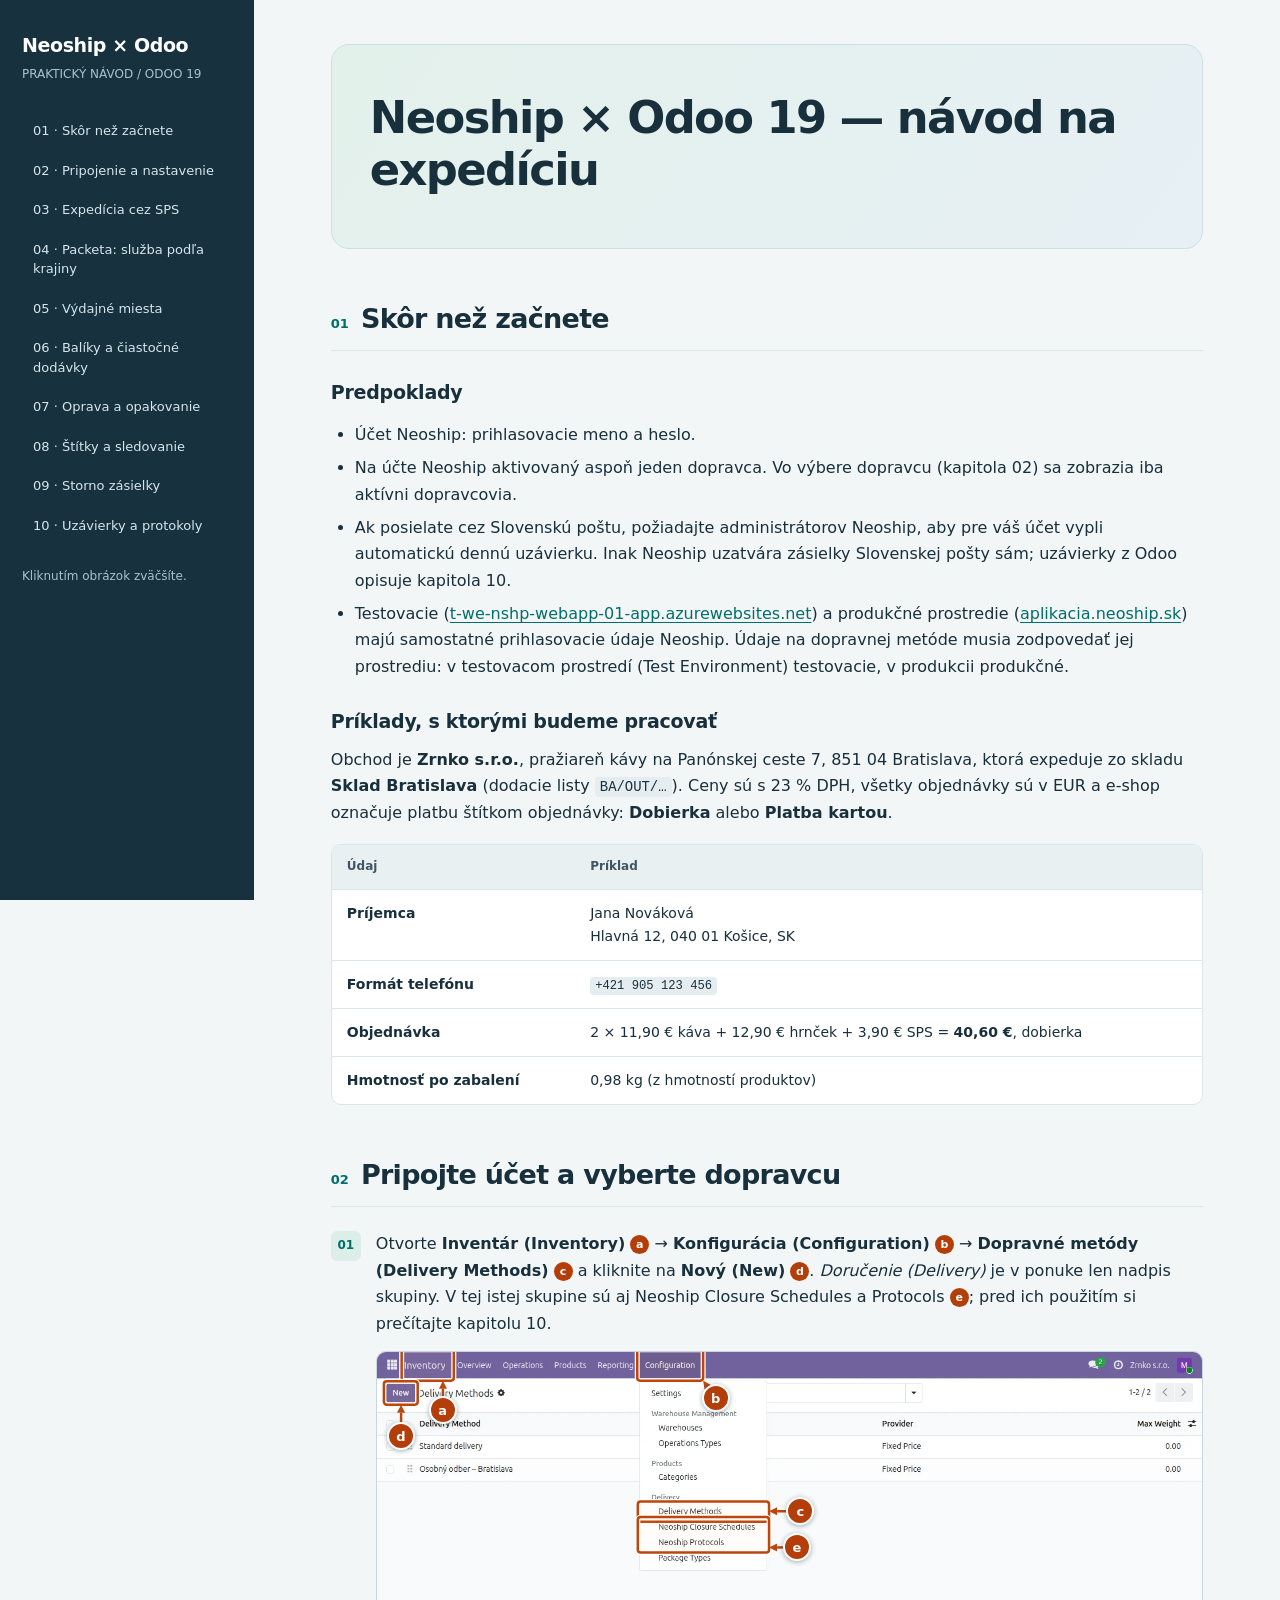
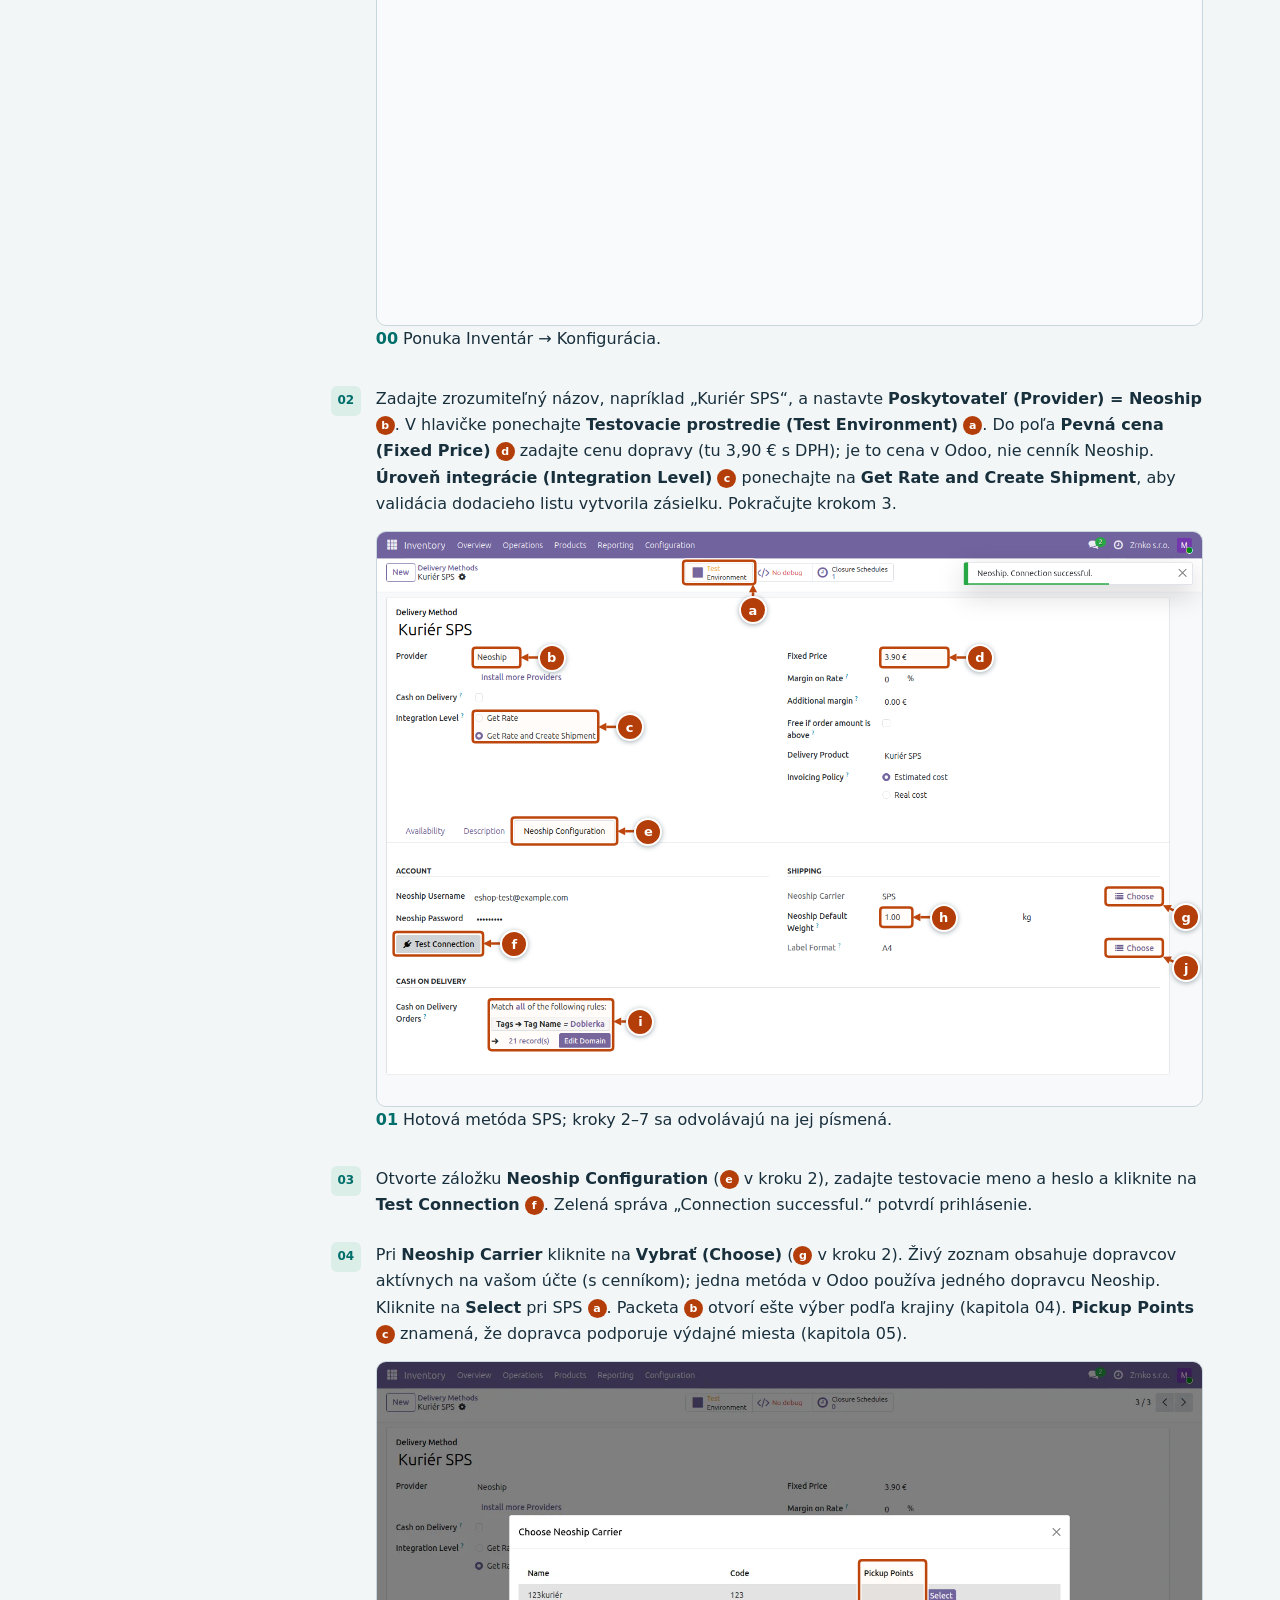
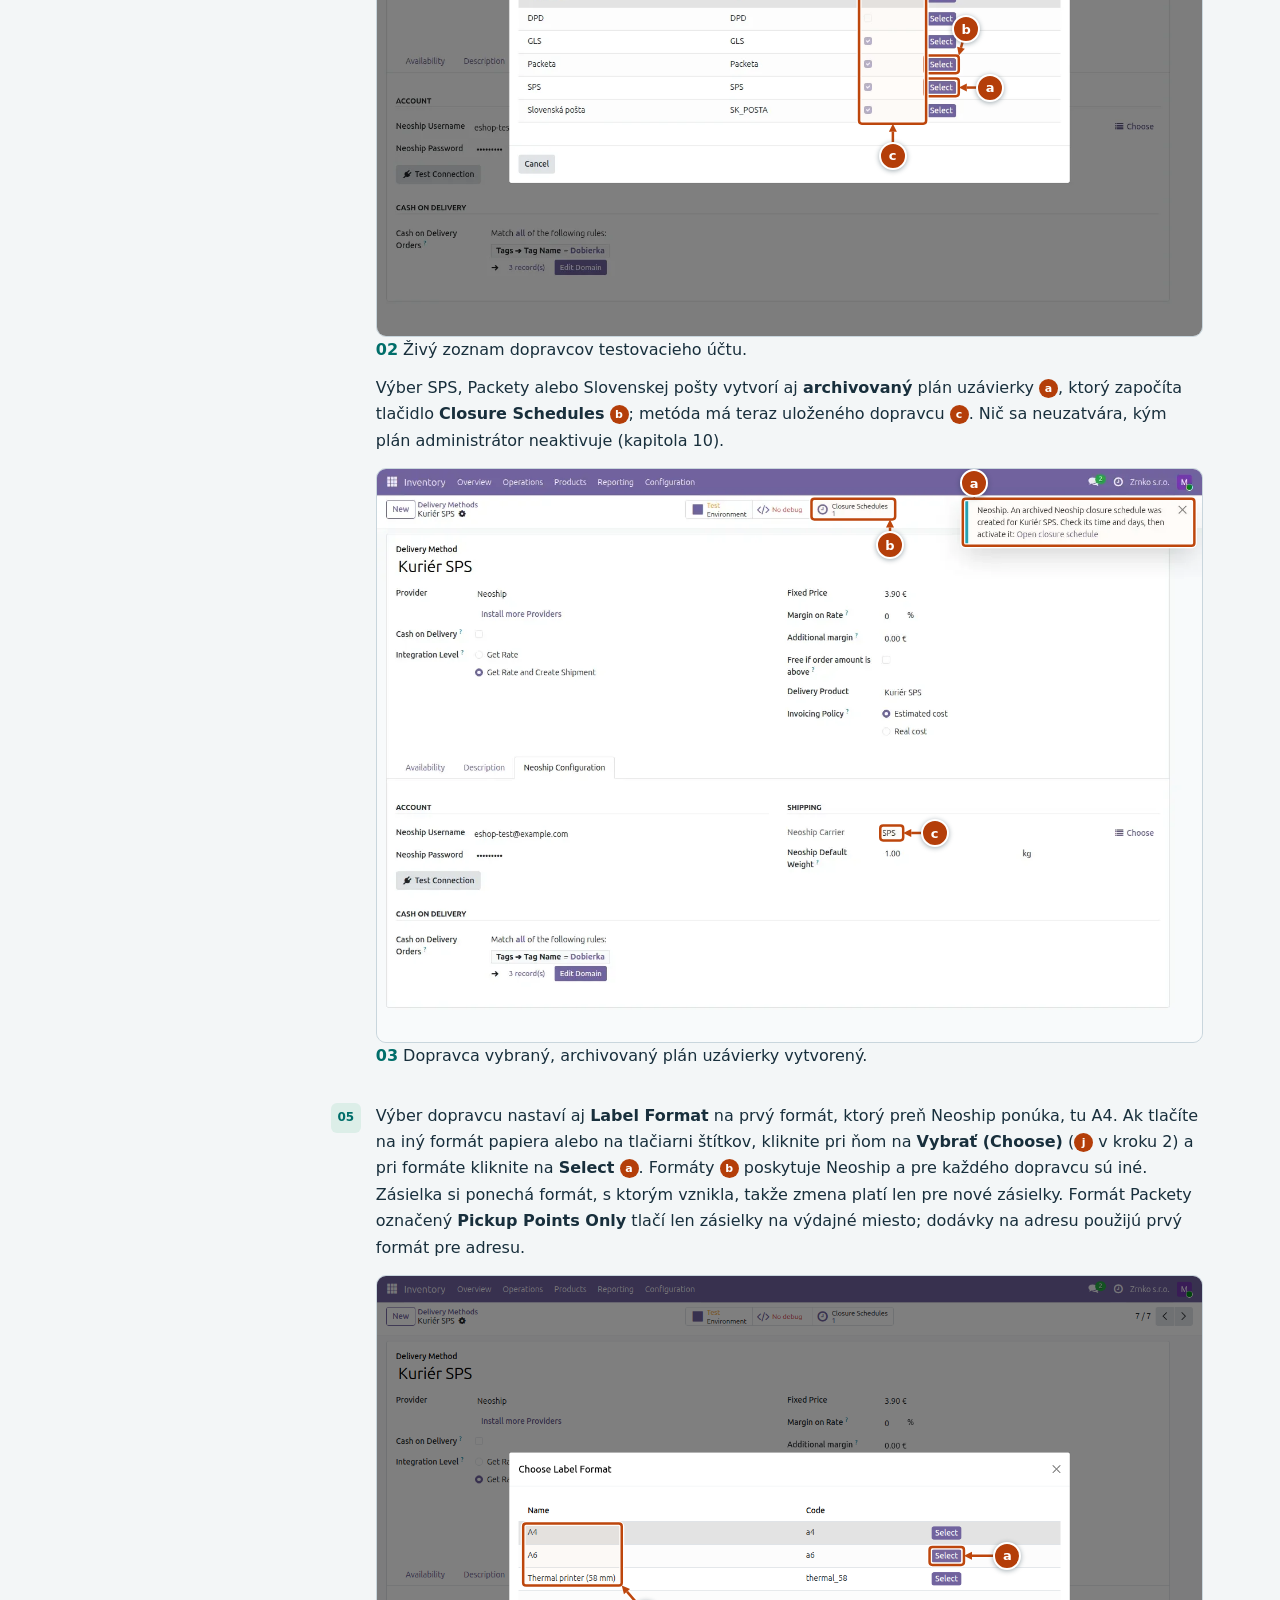
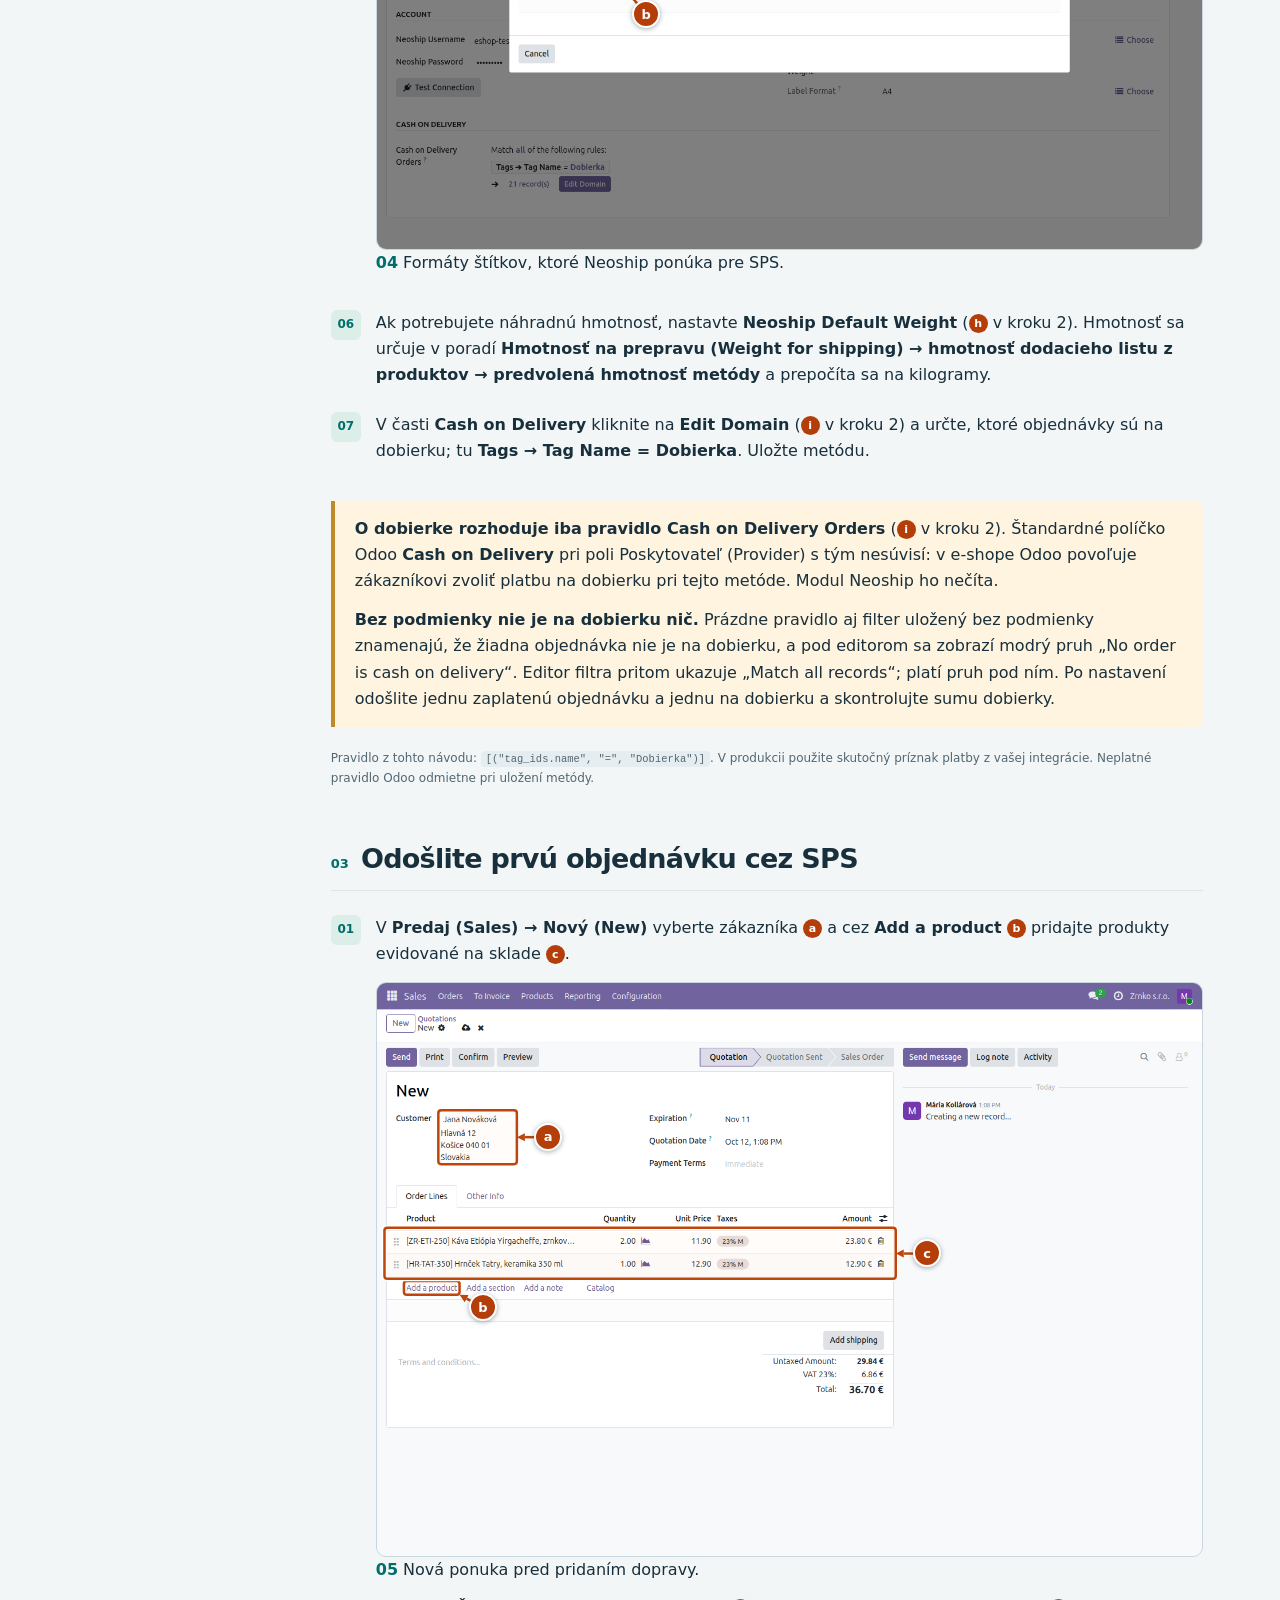
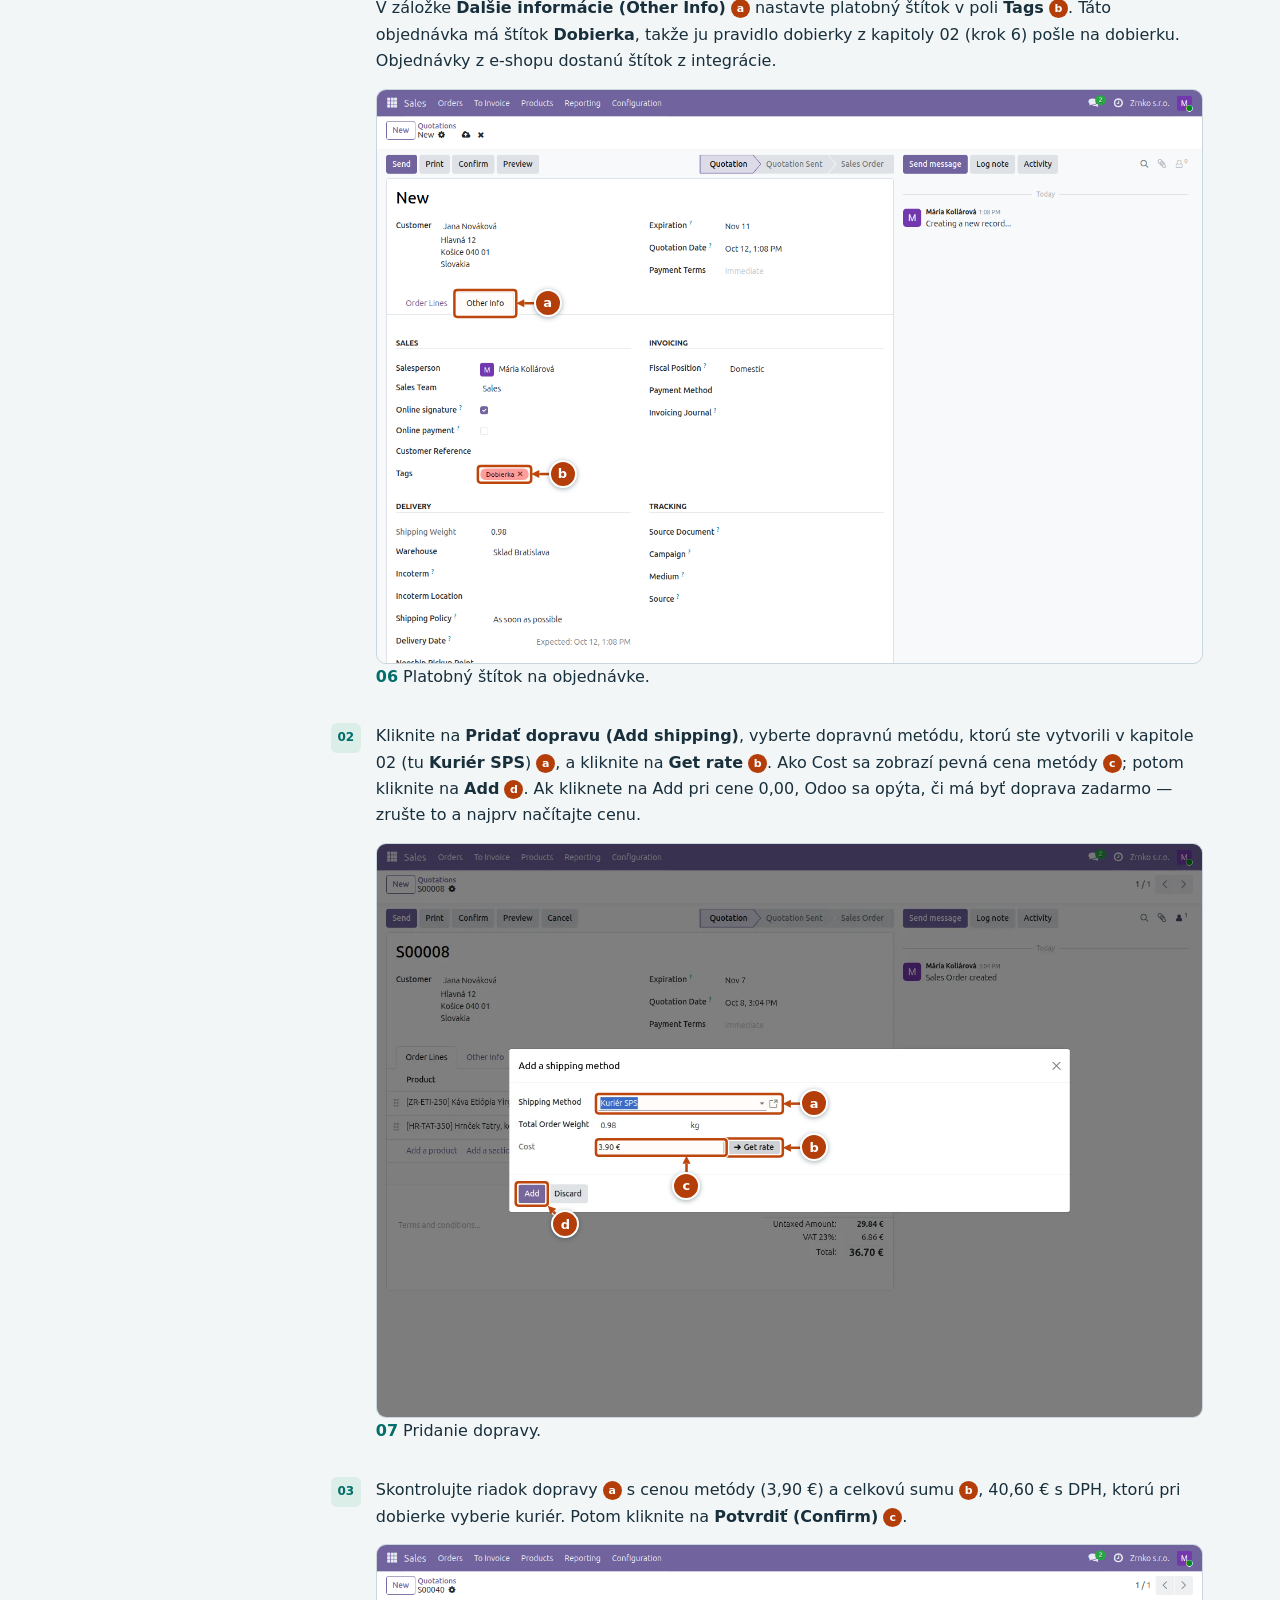
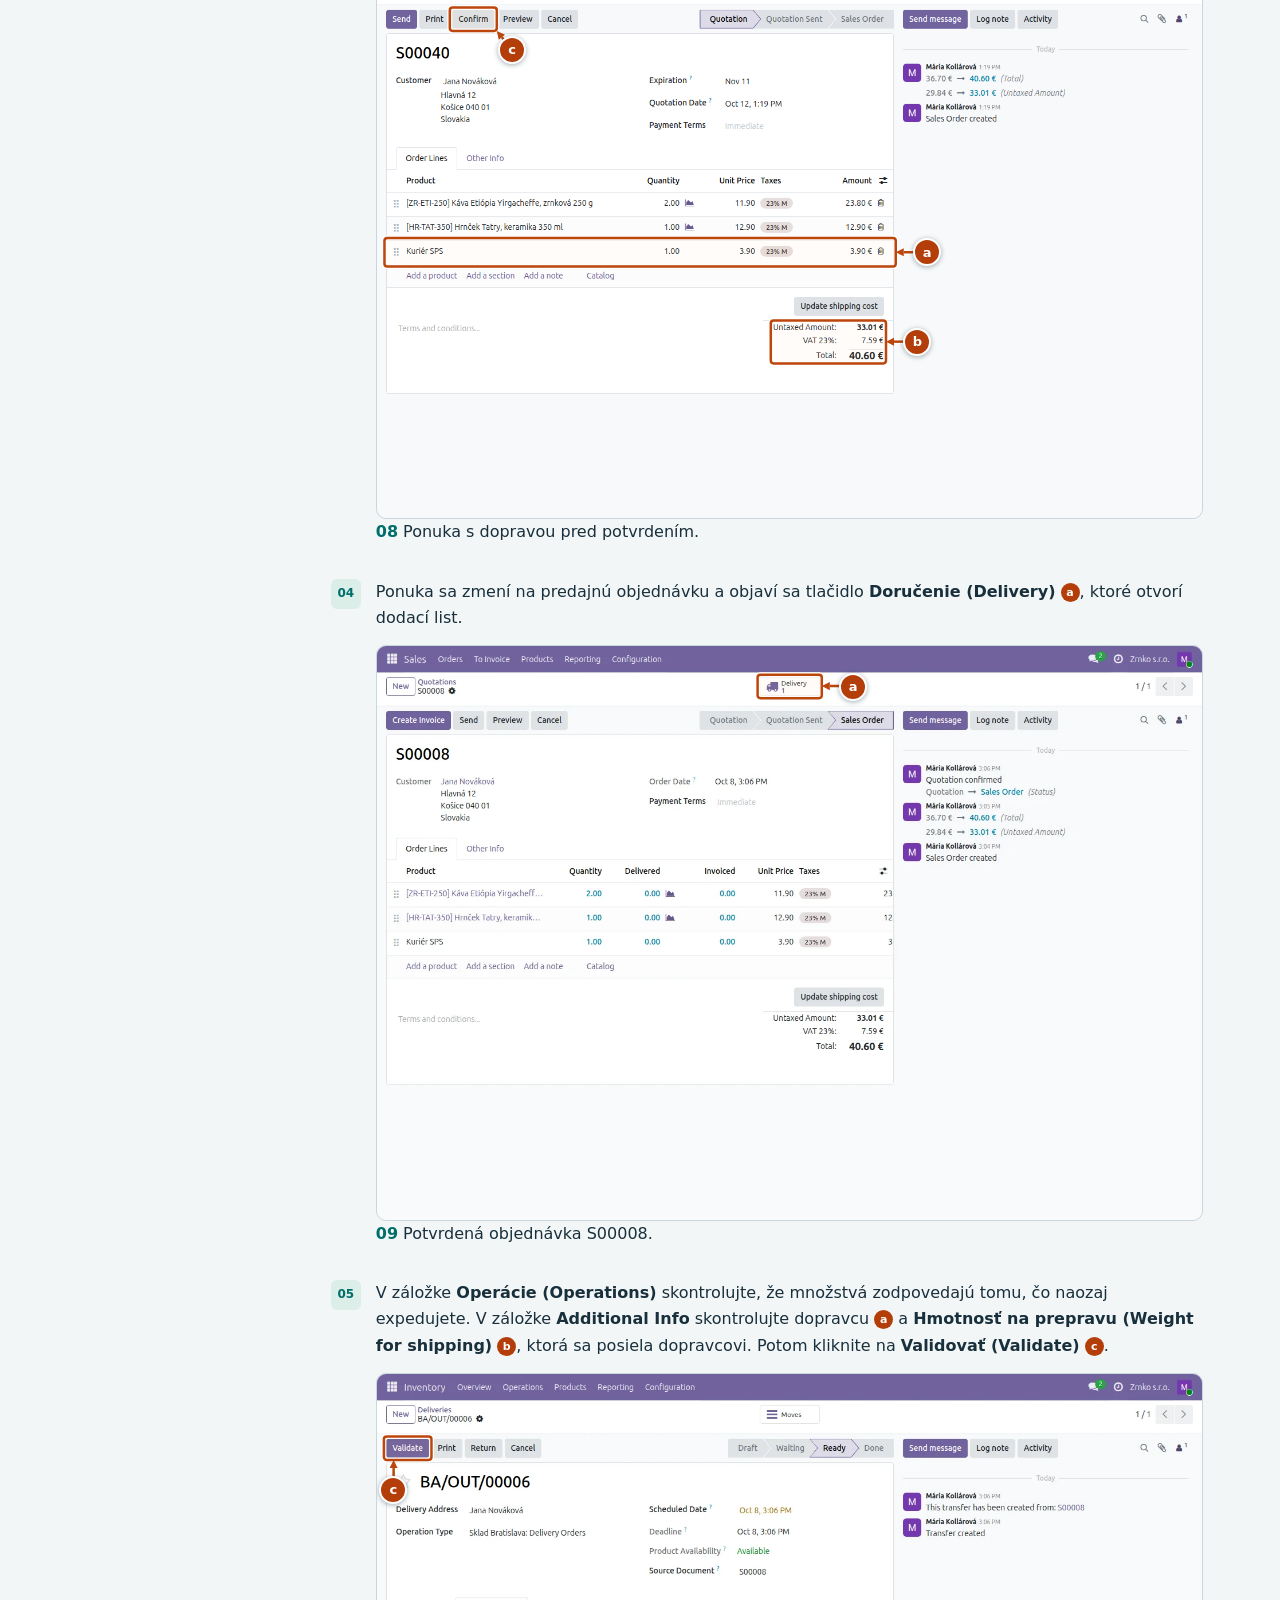
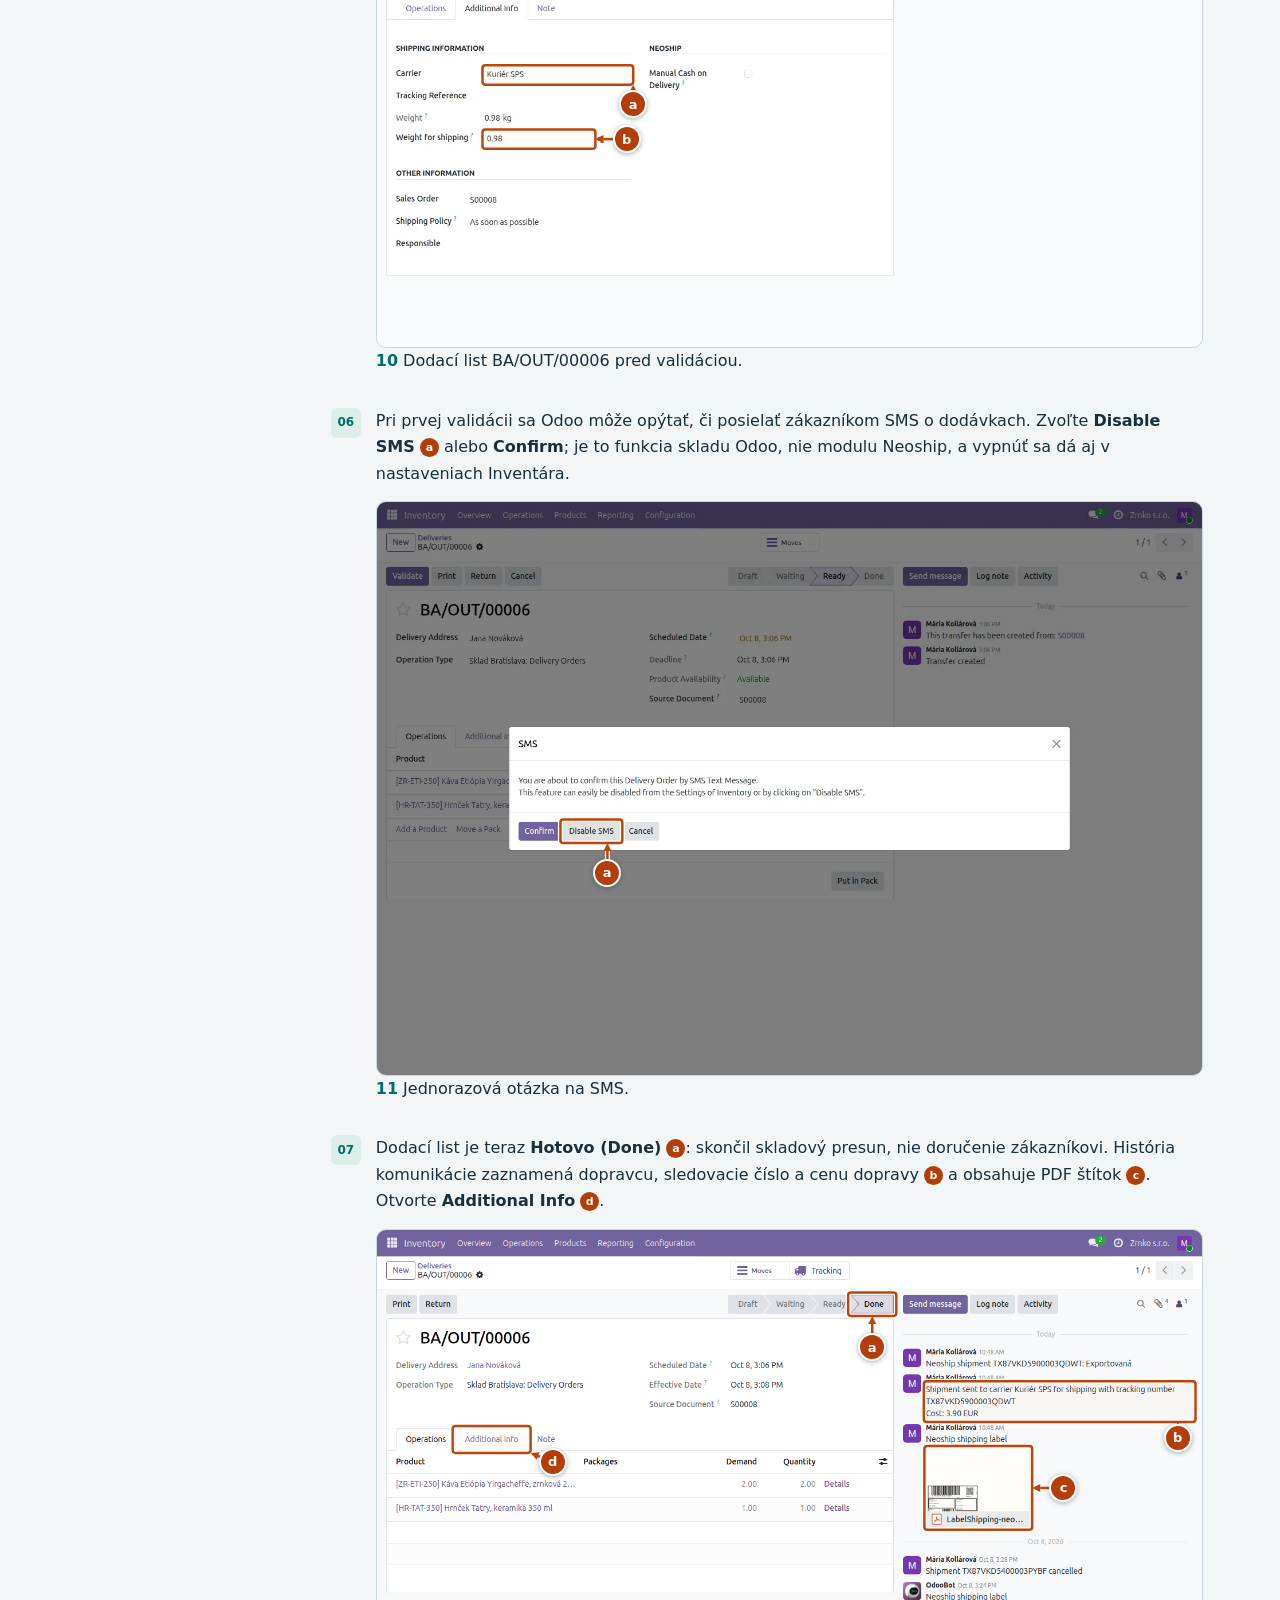
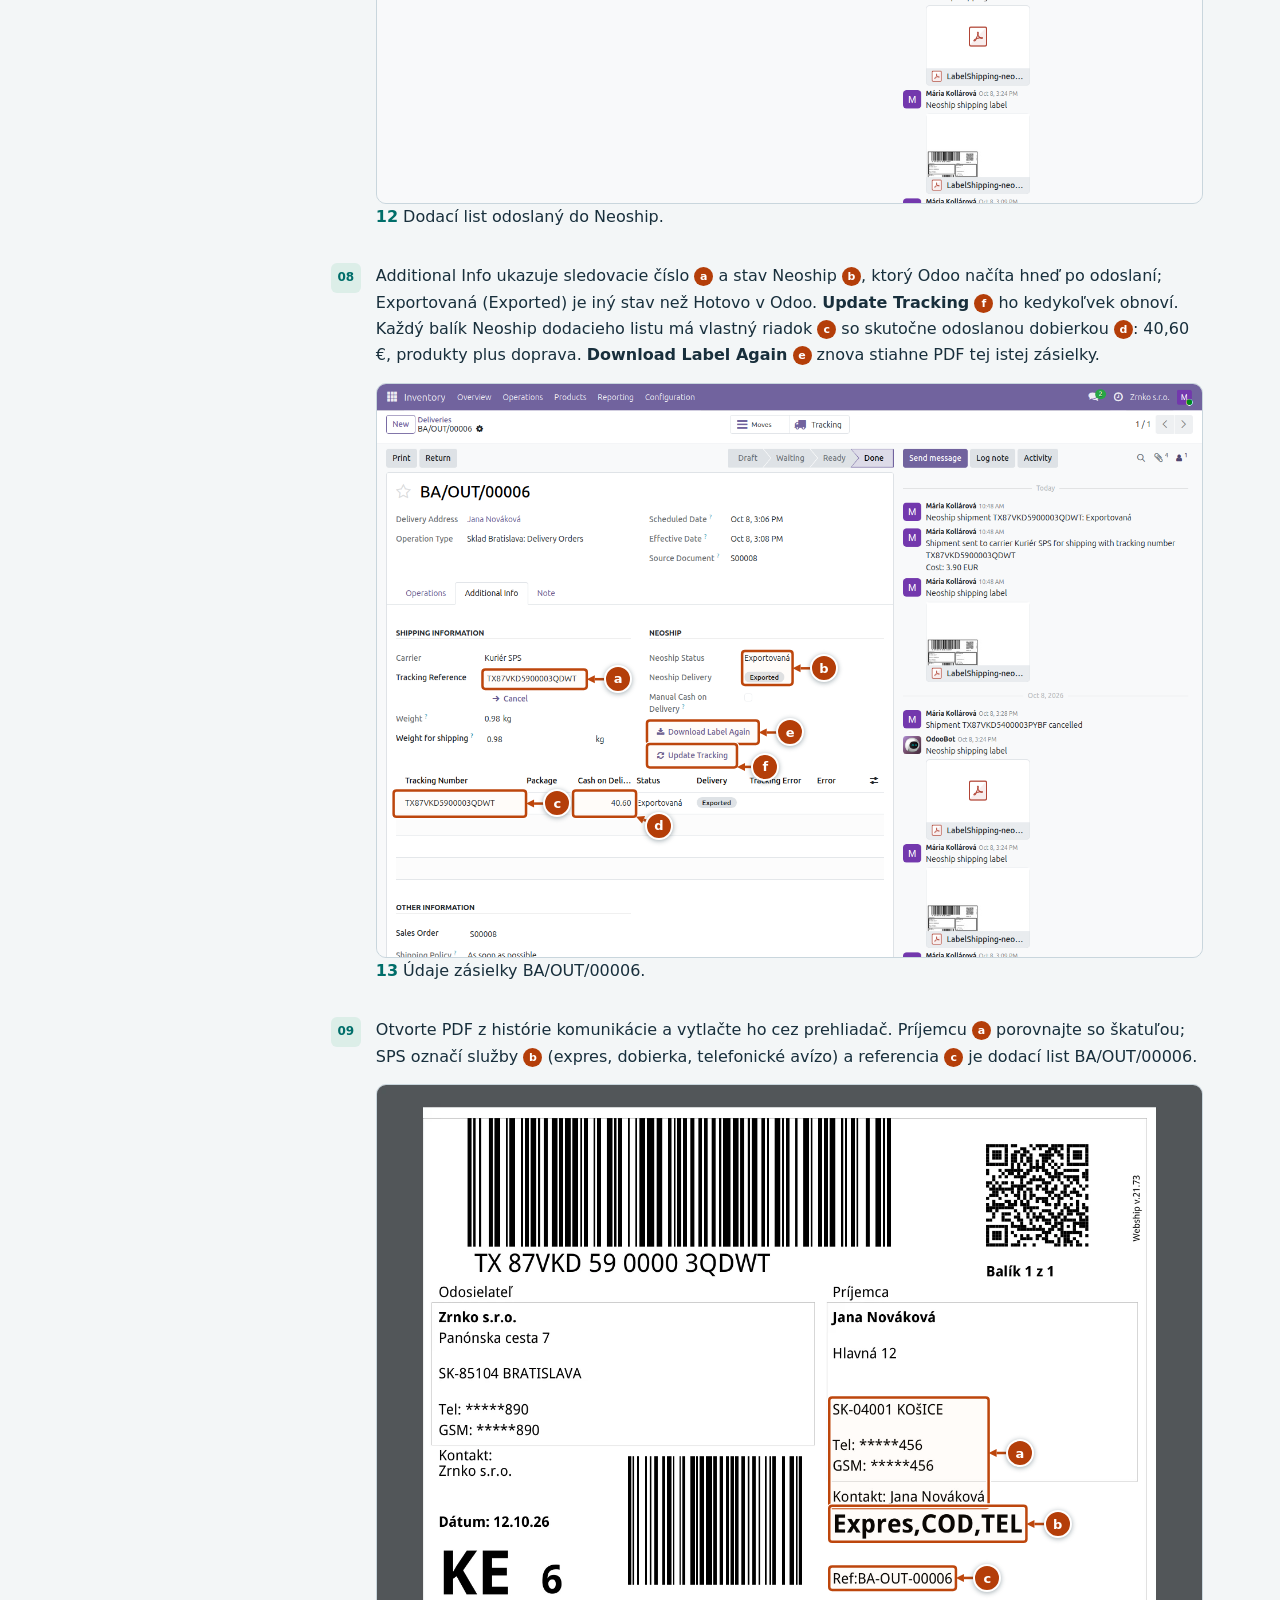
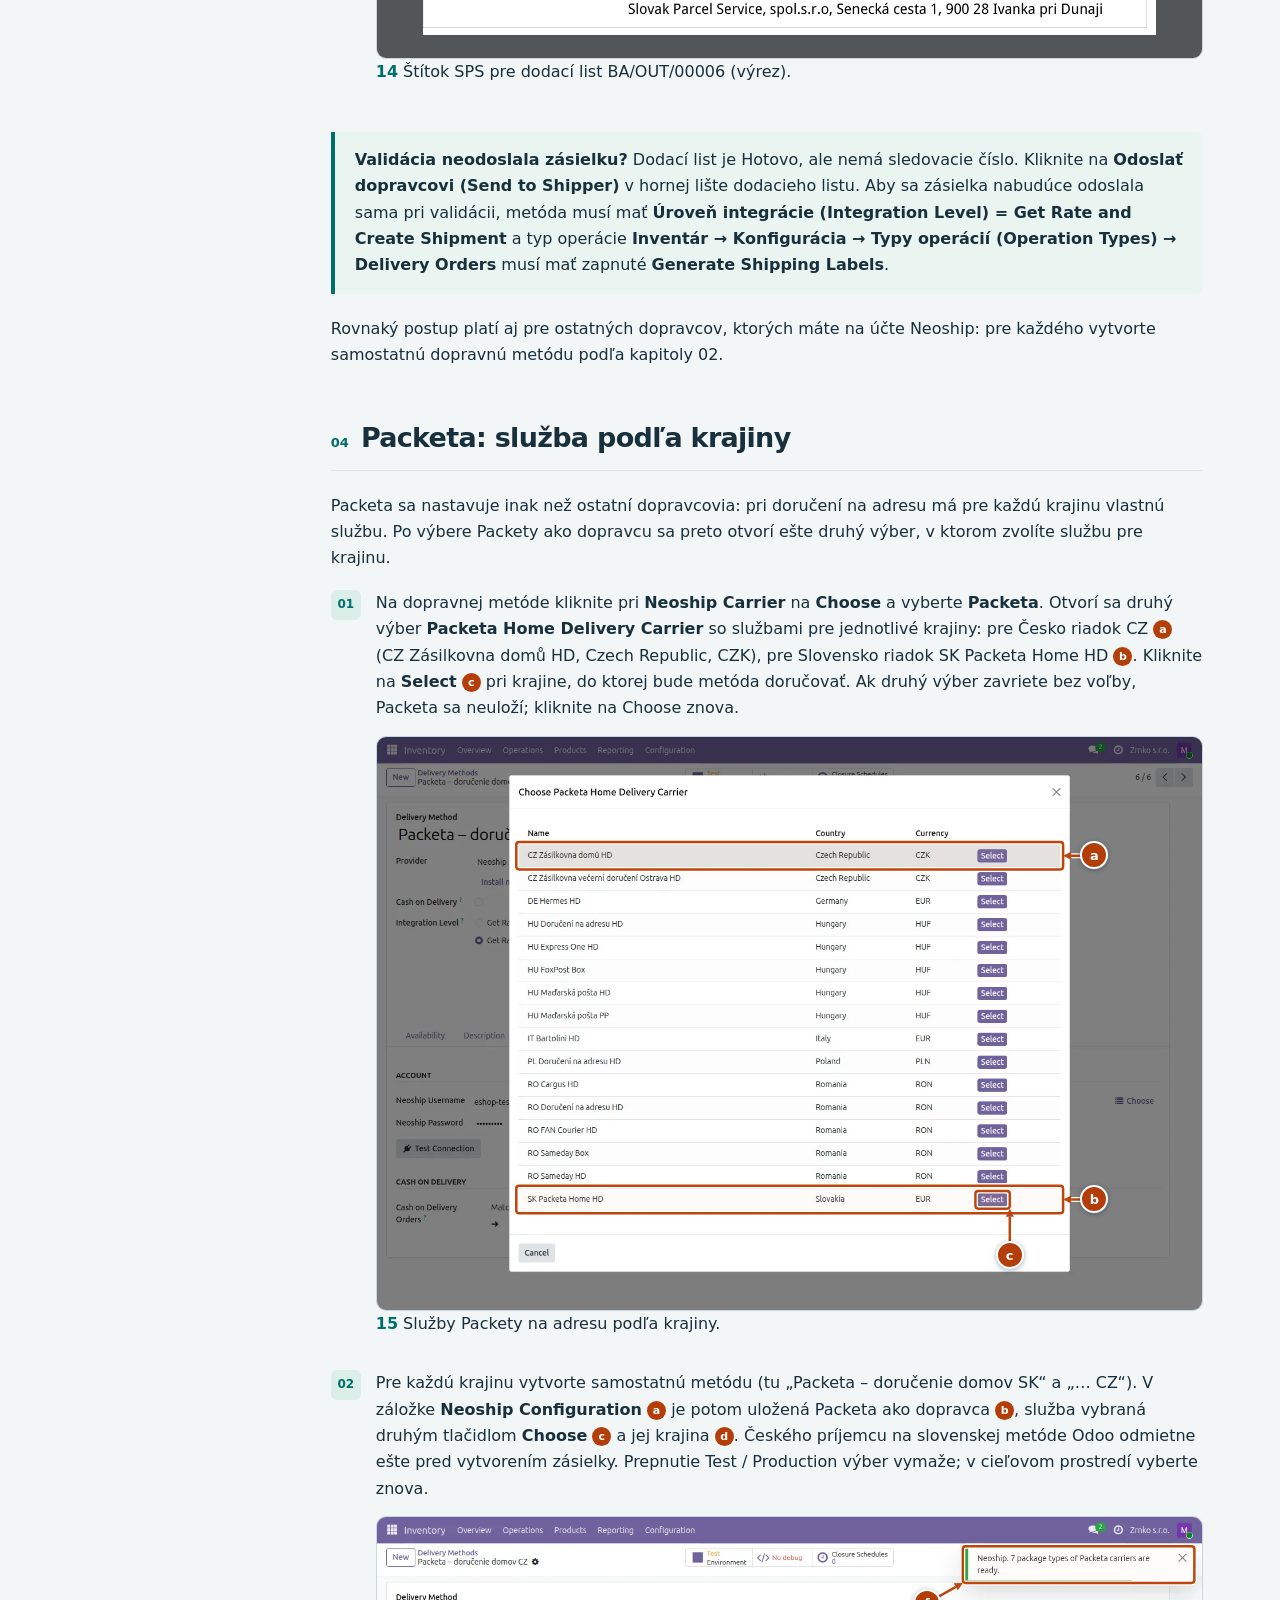
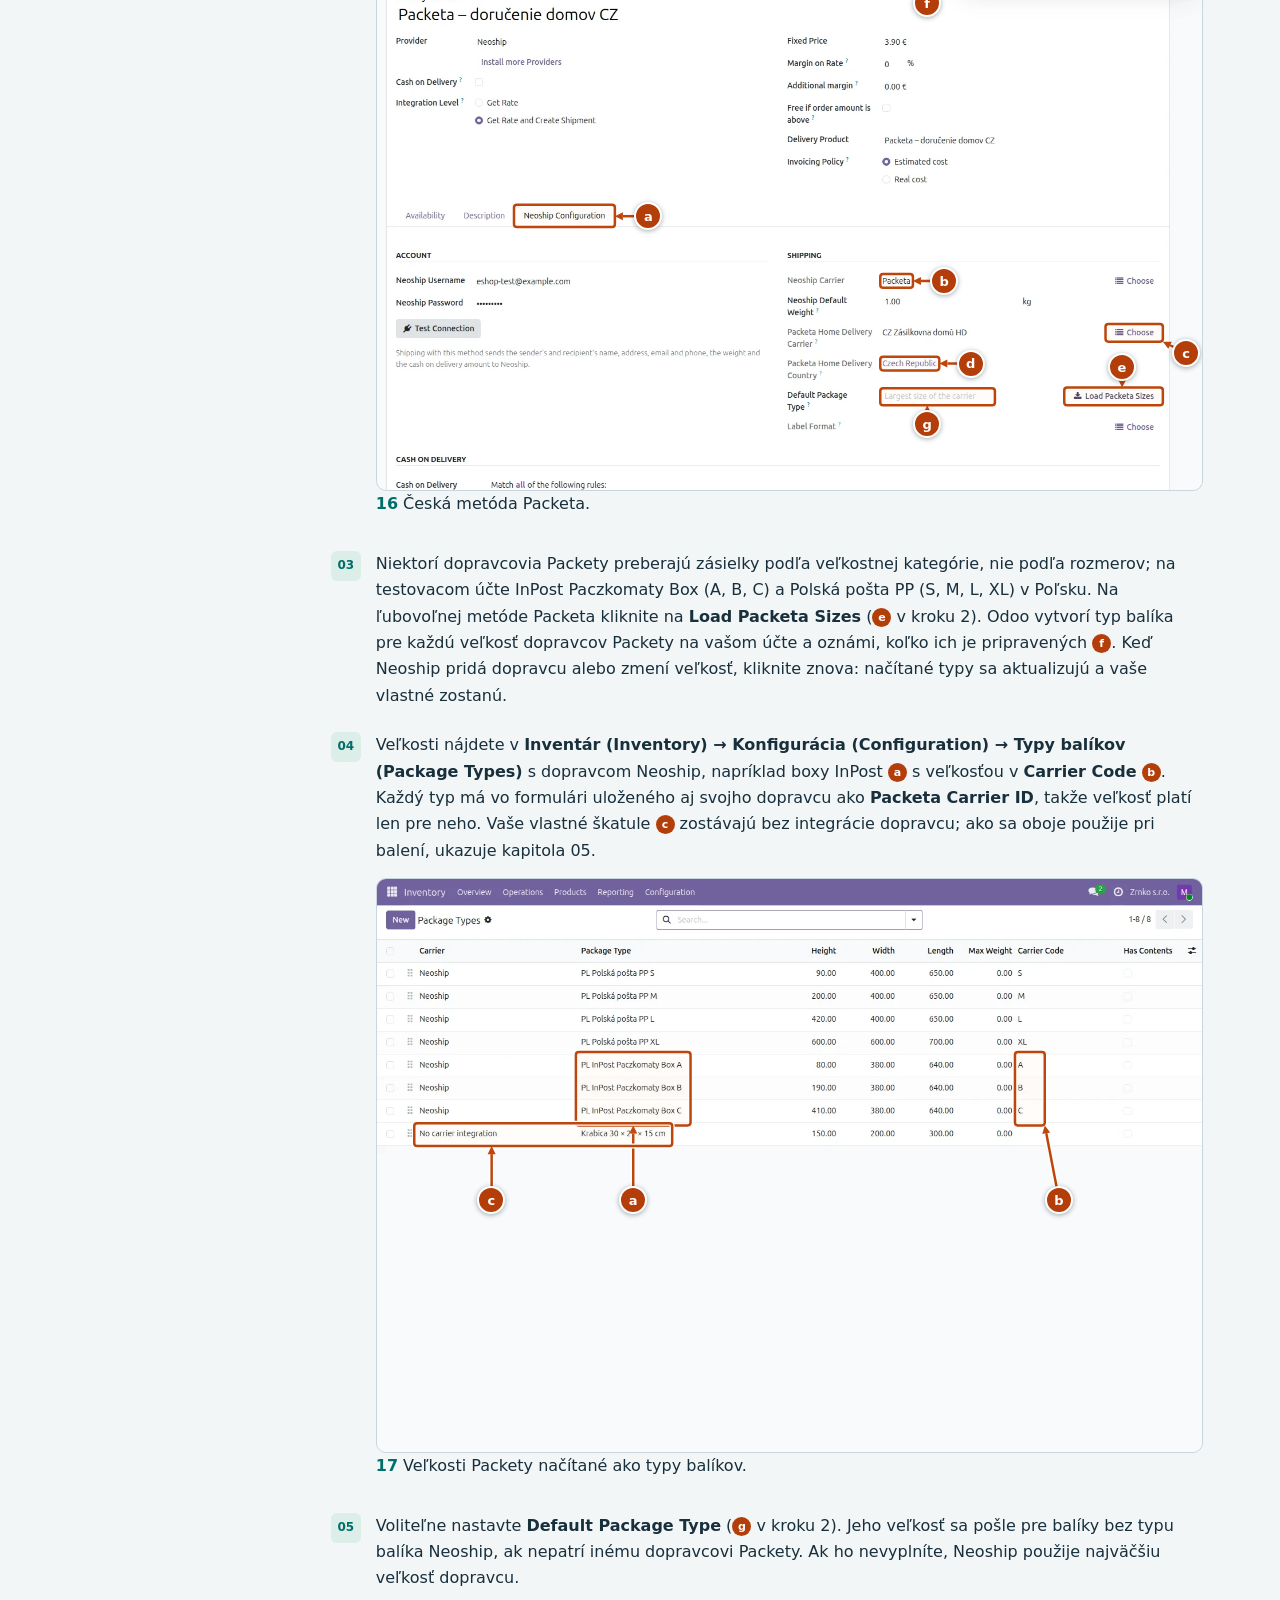
==== commit 6ab4d1e0: "docs: Show Packeta size names without dimensions" ====
--- a/docs/tutorial-sk.html
+++ b/docs/tutorial-sk.html
@@ -256,7 +256,7 @@
     </ol>
   </section>
 
-  <footer>Screenshoty z testovacieho API Neoship · <code>delivery_neoship</code> 19.0.0.1.1, <code>delivery_neoship_mrp</code> 19.0.0.1.0 · 12. októbra 2026</footer>
+  <footer>Screenshoty z testovacieho API Neoship · <code>delivery_neoship</code> 19.0.0.3.0, <code>delivery_neoship_mrp</code> 19.0.0.1.1 · 27. októbra 2026</footer>
 </main>
 <dialog id="lightbox" aria-label="Zväčšený obrázok"><div class="lightbox-head"><p></p><button type="button">Zavrieť</button></div><img alt=""></dialog>
 </body>
